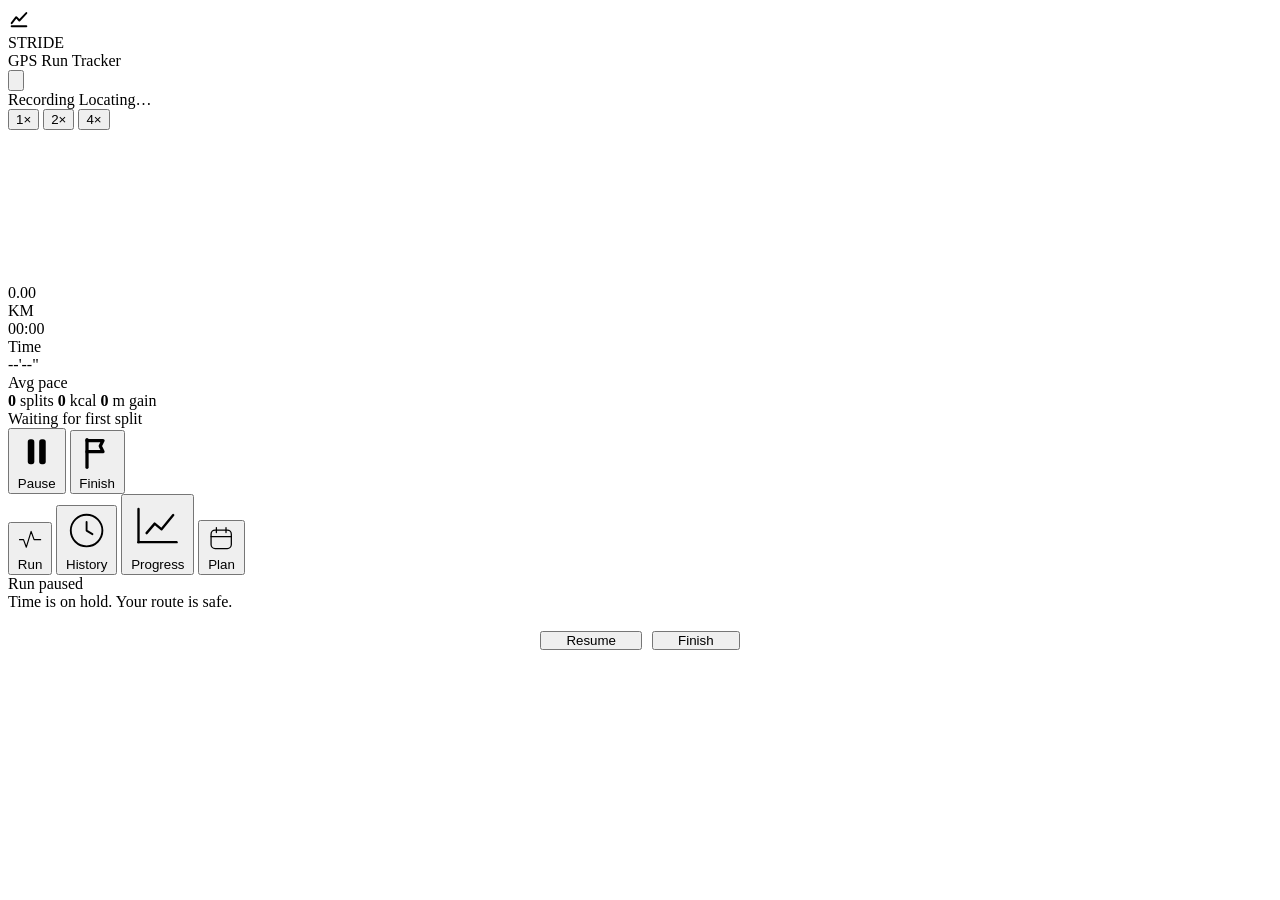
==== index.html @ 246b330b "Create index.html" ====
<!DOCTYPE html>
<html lang="en">
<head>
  <meta charset="UTF-8">
  <meta name="viewport" content="width=device-width, initial-scale=1, maximum-scale=1, viewport-fit=cover">
  <title>STRIDE — GPS Run Tracker</title>
  <meta name="description" content="STRIDE is a GPS run tracker with live route maps, splits, pace analysis, training plans and a built-in coach. Works offline, no account needed.">
  <meta name="theme-color" content="#06090E">
  <meta name="apple-mobile-web-app-capable" content="yes">
  <meta name="apple-mobile-web-app-status-bar-style" content="black-translucent">
  <meta name="apple-mobile-web-app-title" content="STRIDE">
  <link rel="manifest" href="manifest.json">
  <link rel="icon" href="icons/icon-192.png" sizes="192x192">
  <link rel="apple-touch-icon" href="icons/icon-192.png">
  <link rel="stylesheet" href="styles.css">
</head>
<body>

<div id="app">
  <!-- ======= Top bar ======= -->
  <header class="topbar" id="topbar">
    <div class="brand">
      <div class="brand-mark">
        <svg viewBox="0 0 24 24" fill="none" stroke="currentColor" stroke-width="2.1" stroke-linecap="round" stroke-linejoin="round" style="width:22px;height:22px">
          <path d="M4 16.5 9 10l3.4 3.6L20 5.5"/>
          <path d="M4 20h16"/>
        </svg>
      </div>
      <div>
        <div class="brand-name">STRIDE</div>
        <div class="brand-sub">GPS Run Tracker</div>
      </div>
    </div>
    <div class="top-actions">
      <div class="chip-streak zero" id="streakChip"></div>
      <button class="icon-btn" data-act="open-settings" aria-label="Settings">
        <svg viewBox="0 0 24 24" fill="none" stroke="currentColor" stroke-width="1.8" stroke-linecap="round" stroke-linejoin="round">
          <path d="M4 7.5h9"/><path d="M17.5 7.5H20"/><circle cx="15" cy="7.5" r="2.3"/>
          <path d="M4 16.5h3.5"/><path d="M12 16.5h8"/><circle cx="9.5" cy="16.5" r="2.3"/>
        </svg>
      </button>
    </div>
  </header>

  <!-- ======= Screens ======= -->
  <main id="main">
    <section class="screen active" id="screen-run">
      <div id="runIdle"></div>
    </section>

    <section class="screen" id="screen-history">
      <div id="historyBody"></div>
    </section>

    <section class="screen" id="screen-stats">
      <div id="statsBody"></div>
    </section>

    <section class="screen" id="screen-plan">
      <div id="planBody"></div>
    </section>

    <!-- Live running view -->
    <section class="screen" id="screen-live">
      <div class="run-live">
        <div class="live-head">
          <span class="live-dot" id="liveDot"></span>
          <span class="live-label">Recording</span>
          <span class="spacer"></span>
          <span class="badge badge-gps warn" id="liveModeBadge">Locating…</span>
          <div class="speed-switch" id="speedSwitch">
            <button data-mult="1" class="on">1×</button>
            <button data-mult="2">2×</button>
            <button data-mult="4">4×</button>
          </div>
        </div>

        <div class="live-target hidden" id="liveTarget"></div>

        <div class="map-wrap">
          <canvas id="liveMap"></canvas>
        </div>

        <div class="live-panel">
          <div class="live-main">
            <div class="live-dist num" id="liveDist">0.00</div>
            <span class="live-unit" id="liveUnit">KM</span>
          </div>
          <div class="live-substats">
            <div class="live-substat">
              <div class="v num" id="liveTime">00:00</div>
              <div class="l">Time</div>
            </div>
            <div class="live-substat">
              <div class="v num" id="livePace">--'--"</div>
              <div class="l">Avg pace</div>
            </div>
          </div>
          <div class="live-extras">
            <span><b id="liveSplits">0</b> splits</span>
            <span><b id="liveCal">0</b> kcal</span>
            <span><b id="liveGain">0</b> m gain</span>
          </div>
          <div class="last-split" id="lastSplit">Waiting for first split</div>
          <div class="next-cue" id="nextCue"></div>
        </div>

        <div class="live-controls">
          <button class="ctrl ctrl-pause" id="ctrlPause" data-act="toggle-pause">
            <svg viewBox="0 0 24 24" fill="none"><rect x="6.8" y="4.8" width="3.8" height="14.4" rx="1.5" fill="currentColor"/><rect x="13.4" y="4.8" width="3.8" height="14.4" rx="1.5" fill="currentColor"/></svg>
            <span>Pause</span>
          </button>
          <button class="ctrl ctrl-finish" data-act="finish-run">
            <svg viewBox="0 0 24 24" fill="none" stroke="currentColor" stroke-width="2" stroke-linecap="round" stroke-linejoin="round"><path d="M5.5 21V4"/><path d="M5.5 4.6h9.8l-1.7 3.4 1.7 3.4H5.5"/></svg>
            <span>Finish</span>
          </button>
        </div>
      </div>
    </section>
  </main>

  <!-- ======= Tab bar ======= -->
  <nav class="tabbar" id="tabbar">
    <button class="tab active" data-tab="run">
      <svg viewBox="0 0 24 24" fill="none" stroke="currentColor" stroke-linecap="round" stroke-linejoin="round"><path d="M3 12.5h3.4l2.4 6.4 4.1-13.4 2.5 7h5.6"/></svg>
      <span>Run</span>
    </button>
    <button class="tab" data-tab="history">
      <svg viewBox="0 0 24 24" fill="none" stroke="currentColor" stroke-linecap="round" stroke-linejoin="round"><circle cx="12" cy="12" r="8.4"/><path d="M12 7.4V12l3.1 1.9"/></svg>
      <span>History</span>
    </button>
    <button class="tab" data-tab="stats">
      <svg viewBox="0 0 24 24" fill="none" stroke="currentColor" stroke-linecap="round" stroke-linejoin="round"><path d="M4 19V5"/><path d="M4 19h16"/><path d="M7.4 15.2l3.4-4 2.9 2.4 4.9-6"/></svg>
      <span>Progress</span>
    </button>
    <button class="tab" data-tab="plan">
      <svg viewBox="0 0 24 24" fill="none" stroke="currentColor" stroke-linecap="round" stroke-linejoin="round"><rect x="4" y="5.6" width="16" height="14.6" rx="3.2"/><path d="M8.2 3.6v4M15.8 3.6v4M4 10.7h16"/></svg>
      <span>Plan</span>
    </button>
  </nav>
</div>

<!-- ======= Overlay, sheets, modals ======= -->
<div class="overlay" id="overlay"></div>

<div class="sheet" id="sheetDetail" role="dialog" aria-modal="true" aria-label="Run details">
  <div class="sheet-grab"><i></i></div>
  <div class="sheet-body" id="sheetDetailBody"></div>
</div>

<div class="sheet" id="sheetSummary" role="dialog" aria-modal="true" aria-label="Run saved">
  <div class="sheet-grab"><i></i></div>
  <div class="sheet-body" id="sheetSummaryBody"></div>
</div>

<div class="sheet" id="sheetPlan" role="dialog" aria-modal="true" aria-label="Training plan">
  <div class="sheet-grab"><i></i></div>
  <div class="sheet-body" id="sheetPlanBody"></div>
</div>

<div class="sheet" id="sheetSettings" role="dialog" aria-modal="true" aria-label="Settings">
  <div class="sheet-grab"><i></i></div>
  <div class="sheet-body" id="sheetSettingsBody"></div>
</div>

<div class="modal" id="modalDialog" role="dialog" aria-modal="true"></div>
<div class="modal onboard-modal" id="modalOnboard" role="dialog" aria-modal="true" aria-label="Welcome to STRIDE"></div>

<div class="paused-veil hidden" id="pausedVeil">
  <div class="inner">
    <div class="pt">Run paused</div>
    <div class="ps">Time is on hold. Your route is safe.</div>
    <div style="display:flex;gap:10px;margin-top:20px;justify-content:center">
      <button class="btn btn-primary" style="width:auto;padding:0 24px" data-act="resume-run">Resume</button>
      <button class="btn btn-ghost" style="width:auto;padding:0 24px" data-act="finish-run">Finish</button>
    </div>
  </div>
</div>

<div class="toast" id="toast"></div>

<script src="js/01-core.js"></script>
<script src="js/02-tracker.js"></script>
<script src="js/03-ui.js"></script>
<script src="js/04-app.js"></script>
</body>
</html>
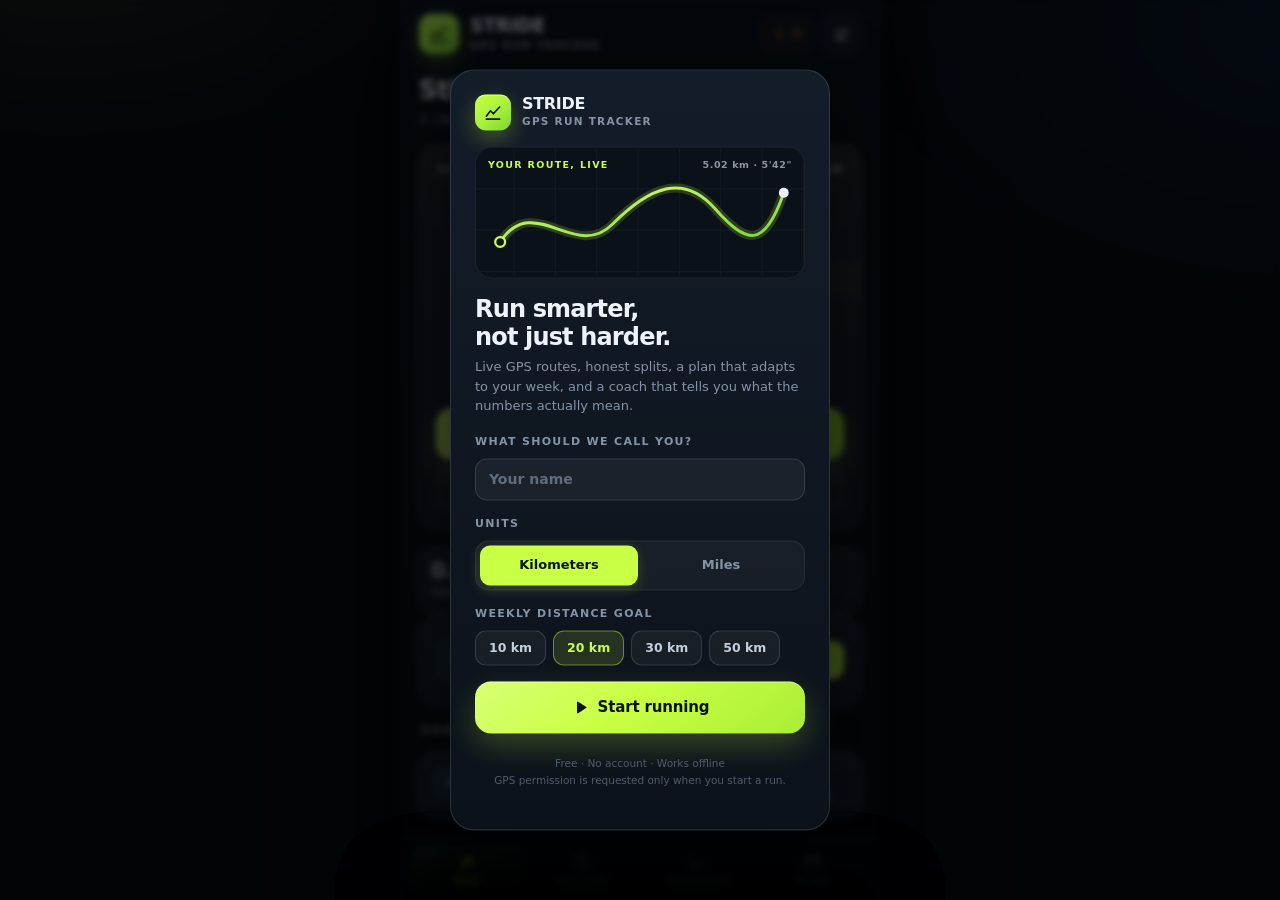
==== commit 00ede66c: "Create index.html" ====
--- a/index.html
+++ b/index.html
@@ -9,10 +9,1150 @@
   <meta name="apple-mobile-web-app-capable" content="yes">
   <meta name="apple-mobile-web-app-status-bar-style" content="black-translucent">
   <meta name="apple-mobile-web-app-title" content="STRIDE">
-  <link rel="manifest" href="manifest.json">
-  <link rel="icon" href="icons/icon-192.png" sizes="192x192">
-  <link rel="apple-touch-icon" href="icons/icon-192.png">
-  <link rel="stylesheet" href="styles.css">
+  <!-- single-file build: no external manifest; install via the hosted version -->
+  <link rel="icon" href="[data-uri]" sizes="192x192">
+  <link rel="apple-touch-icon" href="[data-uri]">
+  <style>
+/* ============================================================
+   STRIDE — GPS Run Tracker
+   Design system: dark "midnight runner" with volt accent
+   ============================================================ */
+
+*, *::before, *::after { box-sizing: border-box; }
+
+:root {
+  --bg: #06090E;
+  --bg-1: #0A0F16;
+  --card: #101823;
+  --card-2: #141E2B;
+  --line: rgba(255, 255, 255, 0.075);
+  --line-strong: rgba(255, 255, 255, 0.13);
+  --txt: #EEF3FA;
+  --txt-2: #C3CFDE;
+  --muted: #8493A6;
+  --volt: #C9FF44;
+  --volt-2: #A6F03B;
+  --volt-soft: rgba(201, 255, 68, 0.13);
+  --orange: #FF8A4C;
+  --blue: #63C8FF;
+  --pink: #FF6B9A;
+  --red: #FF6169;
+  --r-lg: 22px;
+  --r-md: 16px;
+  --r-sm: 12px;
+  --safe-b: env(safe-area-inset-bottom, 0px);
+  --safe-t: env(safe-area-inset-top, 0px);
+  --shadow: 0 18px 44px rgba(0, 0, 0, 0.45);
+  --font: "Inter", -apple-system, BlinkMacSystemFont, "Segoe UI", Roboto, "Helvetica Neue", system-ui, sans-serif;
+}
+
+html, body { height: 100%; }
+
+body {
+  margin: 0;
+  background: #04060A;
+  color: var(--txt);
+  font-family: var(--font);
+  font-size: 15px;
+  line-height: 1.45;
+  -webkit-font-smoothing: antialiased;
+  -moz-osx-font-smoothing: grayscale;
+  overflow: hidden;
+  overscroll-behavior: none;
+}
+
+body::before {
+  content: "";
+  position: fixed;
+  inset: -20%;
+  background:
+    radial-gradient(38% 30% at 18% 8%, rgba(201, 255, 68, 0.10), transparent 65%),
+    radial-gradient(42% 36% at 88% 16%, rgba(74, 144, 255, 0.11), transparent 62%),
+    radial-gradient(50% 40% at 50% 105%, rgba(255, 122, 69, 0.07), transparent 65%);
+  pointer-events: none;
+  z-index: 0;
+}
+
+button, input, select { font-family: inherit; color: inherit; }
+button { cursor: pointer; border: 0; background: none; padding: 0; -webkit-tap-highlight-color: transparent; }
+input, select { outline: none; }
+svg { display: block; }
+
+/* ---------- App shell ---------- */
+
+#app {
+  position: relative;
+  z-index: 1;
+  max-width: 480px;
+  height: 100dvh;
+  margin: 0 auto;
+  display: flex;
+  flex-direction: column;
+  overflow: hidden;
+  background: linear-gradient(180deg, #080D14 0%, #070B11 38%, #05080D 100%);
+}
+
+@media (min-width: 560px) {
+  #app {
+    border-left: 1px solid rgba(255, 255, 255, 0.05);
+    border-right: 1px solid rgba(255, 255, 255, 0.05);
+    box-shadow: 0 0 90px rgba(0, 0, 0, 0.7);
+  }
+}
+
+/* ---------- Top bar ---------- */
+
+.topbar {
+  flex: 0 0 auto;
+  display: flex;
+  align-items: center;
+  justify-content: space-between;
+  gap: 12px;
+  padding: calc(14px + var(--safe-t)) 18px 10px;
+  transition: opacity 0.25s ease, transform 0.25s ease;
+}
+
+.brand { display: flex; align-items: center; gap: 11px; min-width: 0; }
+
+.brand-mark {
+  width: 40px; height: 40px;
+  border-radius: 13px;
+  display: grid; place-items: center;
+  background: linear-gradient(140deg, var(--volt) 0%, var(--volt-2) 55%, #7BD52F 100%);
+  color: #08110A;
+  box-shadow: 0 8px 22px rgba(201, 255, 68, 0.28), inset 0 1px 0 rgba(255, 255, 255, 0.55);
+  flex: 0 0 auto;
+}
+
+.brand-name {
+  font-size: 19px;
+  font-weight: 800;
+  letter-spacing: -0.02em;
+  line-height: 1.1;
+}
+
+.brand-sub {
+  font-size: 10.5px;
+  letter-spacing: 0.12em;
+  text-transform: uppercase;
+  color: var(--muted);
+  font-weight: 600;
+  margin-top: 2px;
+}
+
+.top-actions { display: flex; align-items: center; gap: 8px; }
+
+.chip-streak {
+  display: flex; align-items: center; gap: 5px;
+  height: 34px; padding: 0 11px;
+  border-radius: 11px;
+  background: rgba(255, 138, 76, 0.10);
+  border: 1px solid rgba(255, 138, 76, 0.22);
+  color: var(--orange);
+  font-size: 13px;
+  font-weight: 700;
+  font-variant-numeric: tabular-nums;
+}
+
+.chip-streak svg { width: 15px; height: 15px; }
+.chip-streak.zero { opacity: 0.55; }
+
+.icon-btn {
+  width: 40px; height: 40px;
+  display: grid; place-items: center;
+  border-radius: 13px;
+  color: var(--txt-2);
+  background: rgba(255, 255, 255, 0.045);
+  border: 1px solid var(--line);
+  transition: background 0.18s ease, transform 0.1s ease;
+}
+.icon-btn:active { transform: scale(0.94); background: rgba(255, 255, 255, 0.09); }
+.icon-btn svg { width: 19px; height: 19px; }
+
+/* ---------- Main / screens ---------- */
+
+#main {
+  flex: 1 1 auto;
+  overflow-y: auto;
+  overflow-x: hidden;
+  padding: 4px 16px 28px;
+  scrollbar-width: none;
+  -webkit-overflow-scrolling: touch;
+  overscroll-behavior: contain;
+}
+#main::-webkit-scrollbar { display: none; }
+
+.screen { display: none; padding-bottom: 8px; }
+.screen.active { display: block; animation: screenIn 0.32s cubic-bezier(0.22, 0.61, 0.36, 1); }
+
+@keyframes screenIn {
+  from { opacity: 0; transform: translateY(10px); }
+  to { opacity: 1; transform: none; }
+}
+
+.screen-head { padding: 8px 2px 14px; }
+.screen-title {
+  font-size: 26px;
+  font-weight: 800;
+  letter-spacing: -0.03em;
+  line-height: 1.15;
+  margin: 0;
+}
+.screen-sub { margin: 4px 0 0; color: var(--muted); font-size: 13.5px; }
+
+/* ---------- Tab bar ---------- */
+
+.tabbar {
+  flex: 0 0 auto;
+  display: grid;
+  grid-template-columns: repeat(4, 1fr);
+  gap: 2px;
+  padding: 8px 10px calc(8px + var(--safe-b));
+  background: rgba(8, 12, 18, 0.86);
+  backdrop-filter: blur(18px);
+  -webkit-backdrop-filter: blur(18px);
+  border-top: 1px solid var(--line);
+  transition: transform 0.28s ease, opacity 0.2s ease;
+}
+
+.tab {
+  display: flex;
+  flex-direction: column;
+  align-items: center;
+  gap: 3px;
+  padding: 7px 0 5px;
+  border-radius: 13px;
+  color: #67768A;
+  font-size: 10px;
+  font-weight: 600;
+  letter-spacing: 0.045em;
+  text-transform: uppercase;
+  transition: color 0.18s ease, background 0.18s ease;
+}
+.tab svg { width: 21px; height: 21px; stroke-width: 1.9; }
+.tab.active { color: var(--volt); background: rgba(201, 255, 68, 0.07); }
+.tab:active { transform: scale(0.95); }
+
+/* ---------- Generic UI ---------- */
+
+.card {
+  background: linear-gradient(180deg, rgba(255, 255, 255, 0.045), rgba(255, 255, 255, 0.012)), var(--card);
+  border: 1px solid var(--line);
+  border-radius: var(--r-lg);
+  padding: 18px;
+  position: relative;
+}
+
+.card + .card, .card + .section, .section + .card, .section + .section { margin-top: 14px; }
+
+.section { margin-top: 18px; }
+.section-head {
+  display: flex; align-items: center; justify-content: space-between;
+  gap: 10px; padding: 0 4px 10px;
+}
+.section-title {
+  font-size: 12px;
+  font-weight: 700;
+  letter-spacing: 0.13em;
+  text-transform: uppercase;
+  color: var(--muted);
+  margin: 0;
+}
+
+.micro {
+  font-size: 10.5px;
+  font-weight: 700;
+  letter-spacing: 0.12em;
+  text-transform: uppercase;
+  color: var(--muted);
+}
+.muted { color: var(--muted); }
+.num { font-variant-numeric: tabular-nums; }
+.hidden { display: none !important; }
+
+.big-num {
+  font-size: 46px;
+  font-weight: 800;
+  letter-spacing: -0.035em;
+  line-height: 1;
+}
+
+.btn {
+  display: flex;
+  align-items: center;
+  justify-content: center;
+  gap: 9px;
+  width: 100%;
+  height: 52px;
+  border-radius: 16px;
+  font-size: 15px;
+  font-weight: 700;
+  letter-spacing: -0.01em;
+  transition: transform 0.1s ease, filter 0.18s ease, background 0.18s ease;
+}
+.btn:active { transform: scale(0.975); }
+.btn svg { width: 18px; height: 18px; }
+
+.btn-primary {
+  background: linear-gradient(140deg, #D9FF74 0%, var(--volt) 45%, #A9EF35 100%);
+  color: #0A1205;
+  box-shadow: 0 12px 30px rgba(201, 255, 68, 0.22), inset 0 1px 0 rgba(255, 255, 255, 0.5);
+}
+.btn-primary:active { filter: brightness(0.95); }
+
+.btn-ghost {
+  background: rgba(255, 255, 255, 0.045);
+  border: 1px solid var(--line-strong);
+  color: var(--txt);
+}
+.btn-ghost:active { background: rgba(255, 255, 255, 0.08); }
+
+.btn-danger {
+  background: rgba(255, 97, 105, 0.10);
+  border: 1px solid rgba(255, 97, 105, 0.26);
+  color: #FF8087;
+}
+
+.btn-sm { height: 42px; border-radius: 13px; font-size: 13.5px; }
+
+.link-btn {
+  color: var(--volt);
+  font-weight: 700;
+  font-size: 13px;
+  display: inline-flex; align-items: center; gap: 4px;
+  padding: 4px;
+}
+.link-btn svg { width: 14px; height: 14px; }
+
+/* ---------- Run tab (idle) ---------- */
+
+.hero-card {
+  overflow: hidden;
+  padding: 18px 18px 20px;
+  background:
+    radial-gradient(120% 90% at 50% -20%, rgba(201, 255, 68, 0.14), transparent 62%),
+    linear-gradient(180deg, rgba(255, 255, 255, 0.05), rgba(255, 255, 255, 0.012)),
+    var(--card);
+}
+.hero-card::after {
+  content: "";
+  position: absolute;
+  width: 240px; height: 240px;
+  right: -110px; top: -120px;
+  border-radius: 50%;
+  border: 1px solid rgba(201, 255, 68, 0.10);
+  box-shadow: 0 0 0 34px rgba(201, 255, 68, 0.035), 0 0 0 68px rgba(201, 255, 68, 0.02);
+  pointer-events: none;
+}
+
+.hero-top { display: flex; align-items: center; justify-content: space-between; position: relative; z-index: 1; }
+
+.ring-wrap {
+  position: relative;
+  width: 196px;
+  height: 196px;
+  margin: 18px auto 16px;
+  display: grid;
+  place-items: center;
+}
+.ring-wrap svg { width: 196px; height: 196px; transform: rotate(-90deg); }
+.ring-track { fill: none; stroke: rgba(255, 255, 255, 0.07); stroke-width: 11; }
+.ring-arc {
+  fill: none;
+  stroke: url(#ringGrad);
+  stroke-width: 11;
+  stroke-linecap: round;
+  transition: stroke-dashoffset 0.9s cubic-bezier(0.22, 0.61, 0.36, 1);
+  filter: drop-shadow(0 0 9px rgba(201, 255, 68, 0.45));
+}
+.ring-center {
+  position: absolute;
+  inset: 0;
+  display: flex;
+  flex-direction: column;
+  align-items: center;
+  justify-content: center;
+  gap: 3px;
+  text-align: center;
+}
+.ring-center .unit { font-size: 11px; font-weight: 700; letter-spacing: 0.1em; text-transform: uppercase; color: var(--muted); }
+.ring-center .big-num { font-size: 46px; }
+
+.start-cta { display: flex; flex-direction: column; gap: 9px; position: relative; z-index: 1; }
+
+.quick-grid {
+  display: grid;
+  grid-template-columns: repeat(3, 1fr);
+  gap: 10px;
+  margin-top: 14px;
+}
+.stat-tile {
+  background: linear-gradient(180deg, rgba(255, 255, 255, 0.04), rgba(255, 255, 255, 0.01)), var(--card);
+  border: 1px solid var(--line);
+  border-radius: var(--r-md);
+  padding: 13px 13px 12px;
+  min-width: 0;
+}
+.stat-tile .val {
+  font-size: 21px;
+  font-weight: 800;
+  letter-spacing: -0.03em;
+  line-height: 1.1;
+  white-space: nowrap;
+  overflow: hidden;
+  text-overflow: ellipsis;
+}
+.stat-tile .val small { font-size: 11px; font-weight: 700; color: var(--muted); letter-spacing: 0; margin-left: 2px; }
+.stat-tile .lab { margin-top: 3px; font-size: 9.5px; letter-spacing: 0.11em; text-transform: uppercase; color: var(--muted); font-weight: 600; }
+.stat-tile .val .accent { color: var(--volt); }
+
+.today-card { display: flex; align-items: center; gap: 14px; }
+.today-icon {
+  width: 48px; height: 48px; flex: 0 0 auto;
+  border-radius: 15px;
+  display: grid; place-items: center;
+  background: var(--volt-soft);
+  border: 1px solid rgba(201, 255, 68, 0.22);
+  color: var(--volt);
+}
+.today-icon svg { width: 22px; height: 22px; }
+.today-body { flex: 1 1 auto; min-width: 0; }
+.today-kicker { font-size: 10px; letter-spacing: 0.12em; text-transform: uppercase; color: var(--muted); font-weight: 700; }
+.today-title { font-size: 16px; font-weight: 700; letter-spacing: -0.015em; margin-top: 1px; }
+.today-meta { font-size: 12.5px; color: var(--muted); margin-top: 1px; }
+.today-go {
+  flex: 0 0 auto;
+  height: 38px;
+  padding: 0 15px;
+  border-radius: 12px;
+  background: var(--volt);
+  color: #0A1205;
+  font-weight: 800;
+  font-size: 13px;
+  display: flex; align-items: center; gap: 6px;
+}
+.today-go svg { width: 15px; height: 15px; }
+.today-go:active { transform: scale(0.95); }
+
+.insight-card {
+  display: flex;
+  gap: 12px;
+  align-items: flex-start;
+  padding: 15px 16px;
+}
+.insight-ico {
+  width: 34px; height: 34px; flex: 0 0 auto;
+  border-radius: 11px;
+  display: grid; place-items: center;
+  background: rgba(99, 200, 255, 0.11);
+  color: var(--blue);
+  border: 1px solid rgba(99, 200, 255, 0.2);
+}
+.insight-ico svg { width: 17px; height: 17px; }
+.insight-body { min-width: 0; }
+.insight-title { font-size: 13.5px; font-weight: 700; letter-spacing: -0.01em; }
+.insight-text { font-size: 12.5px; color: var(--muted); margin-top: 1px; }
+
+/* ---------- Live run ---------- */
+
+.is-running .topbar { display: none; }
+.is-running #main { padding: 0; overflow: hidden; }
+.is-running .tabbar { transform: translateY(110%); opacity: 0; pointer-events: none; position: absolute; bottom: 0; left: 0; right: 0; }
+
+#screen-live { height: 100%; }
+#screen-live.active { display: block; }
+.run-live {
+  height: 100dvh;
+  display: flex;
+  flex-direction: column;
+  background: radial-gradient(120% 60% at 50% 0%, rgba(201, 255, 68, 0.07), transparent 60%), #070B11;
+  animation: screenIn 0.3s ease;
+}
+
+.live-head {
+  flex: 0 0 auto;
+  display: flex;
+  align-items: center;
+  gap: 8px;
+  padding: calc(12px + var(--safe-t)) 16px 8px;
+}
+.live-dot {
+  width: 8px; height: 8px; border-radius: 50%;
+  background: var(--volt);
+  box-shadow: 0 0 0 0 rgba(201, 255, 68, 0.55);
+  animation: livePulse 1.8s ease-out infinite;
+}
+@keyframes livePulse {
+  0% { box-shadow: 0 0 0 0 rgba(201, 255, 68, 0.5); }
+  70% { box-shadow: 0 0 0 9px rgba(201, 255, 68, 0); }
+  100% { box-shadow: 0 0 0 0 rgba(201, 255, 68, 0); }
+}
+.live-label { font-size: 11px; font-weight: 800; letter-spacing: 0.16em; text-transform: uppercase; color: var(--volt); }
+.live-head .spacer { flex: 1; }
+
+.badge {
+  font-size: 10px;
+  font-weight: 800;
+  letter-spacing: 0.1em;
+  text-transform: uppercase;
+  padding: 5px 9px;
+  border-radius: 8px;
+  white-space: nowrap;
+}
+.badge-demo { background: rgba(255, 138, 76, 0.14); color: var(--orange); border: 1px solid rgba(255, 138, 76, 0.28); }
+.badge-gps { background: rgba(201, 255, 68, 0.1); color: var(--volt); border: 1px solid rgba(201, 255, 68, 0.22); }
+.badge-gps.warn { background: rgba(255, 138, 76, 0.1); color: var(--orange); border-color: rgba(255, 138, 76, 0.25); }
+
+.map-wrap {
+  position: relative;
+  flex: 1 1 auto;
+  min-height: 170px;
+  margin: 4px 14px 0;
+  border-radius: 20px;
+  overflow: hidden;
+  border: 1px solid var(--line);
+  background: #0A1017;
+}
+.map-wrap canvas { width: 100%; height: 100%; display: block; }
+.map-scale {
+  position: absolute;
+  right: 12px; bottom: 12px;
+  font-size: 10px;
+  font-weight: 700;
+  letter-spacing: 0.06em;
+  color: var(--txt-2);
+  background: rgba(8, 12, 18, 0.72);
+  border: 1px solid var(--line);
+  border-radius: 7px;
+  padding: 4px 7px;
+  backdrop-filter: blur(6px);
+}
+
+.live-panel { flex: 0 0 auto; padding: 14px 18px 0; }
+.live-main {
+  display: flex;
+  align-items: flex-end;
+  justify-content: center;
+  gap: 8px;
+}
+.live-dist {
+  font-size: 74px;
+  font-weight: 800;
+  letter-spacing: -0.05em;
+  line-height: 0.92;
+  background: linear-gradient(180deg, #FFFFFF 30%, #C7D4E4 100%);
+  -webkit-background-clip: text;
+  background-clip: text;
+  color: transparent;
+}
+.live-unit { font-size: 13px; font-weight: 800; letter-spacing: 0.1em; color: var(--muted); padding-bottom: 9px; }
+
+.live-substats {
+  display: grid;
+  grid-template-columns: 1fr 1fr;
+  gap: 10px;
+  margin-top: 12px;
+}
+.live-substat {
+  background: rgba(255, 255, 255, 0.035);
+  border: 1px solid var(--line);
+  border-radius: var(--r-md);
+  padding: 11px 4px 10px;
+  text-align: center;
+}
+.live-substat .v { font-size: 24px; font-weight: 800; letter-spacing: -0.03em; }
+.live-substat .l { font-size: 9.5px; letter-spacing: 0.12em; text-transform: uppercase; color: var(--muted); font-weight: 700; margin-top: 2px; }
+
+.live-extras {
+  display: flex;
+  align-items: center;
+  justify-content: center;
+  gap: 18px;
+  margin-top: 9px;
+  font-size: 12px;
+  color: var(--muted);
+  font-variant-numeric: tabular-nums;
+}
+.live-extras b { color: var(--txt-2); font-weight: 700; }
+
+.speed-switch {
+  display: flex;
+  gap: 2px;
+  padding: 2px;
+  border-radius: 9px;
+  background: rgba(255, 255, 255, 0.05);
+  border: 1px solid var(--line);
+}
+.speed-switch button {
+  font-size: 10px;
+  font-weight: 800;
+  letter-spacing: 0.03em;
+  color: var(--muted);
+  padding: 3px 7px;
+  border-radius: 7px;
+}
+.speed-switch button.on { background: var(--orange); color: #170A03; }
+
+.last-split {
+  text-align: center;
+  font-size: 11px;
+  font-weight: 700;
+  color: var(--volt);
+  margin-top: 10px;
+  letter-spacing: 0.01em;
+}
+
+.next-cue {
+  text-align: center;
+  font-size: 11.5px;
+  color: var(--muted);
+  margin-top: 9px;
+  min-height: 16px;
+}
+
+.live-controls {
+  flex: 0 0 auto;
+  display: grid;
+  grid-template-columns: 1fr 1.35fr;
+  gap: 10px;
+  padding: 12px 18px calc(18px + var(--safe-b));
+}
+.ctrl {
+  height: 62px;
+  border-radius: 19px;
+  display: flex;
+  flex-direction: column;
+  align-items: center;
+  justify-content: center;
+  gap: 2px;
+  font-size: 12px;
+  font-weight: 800;
+  letter-spacing: 0.04em;
+  text-transform: uppercase;
+}
+.ctrl svg { width: 20px; height: 20px; }
+.ctrl:active { transform: scale(0.97); }
+.ctrl-pause { background: rgba(255, 255, 255, 0.06); border: 1px solid var(--line-strong); color: var(--txt); }
+.ctrl-resume { background: var(--volt); color: #0A1205; box-shadow: 0 10px 26px rgba(201, 255, 68, 0.22); }
+.ctrl-finish { background: linear-gradient(140deg, #FF8A5C, #FF5C61); color: #1A0508; box-shadow: 0 10px 26px rgba(255, 97, 105, 0.22); }
+
+.paused-veil {
+  position: fixed;
+  inset: 0;
+  z-index: 40;
+  background: rgba(4, 7, 11, 0.78);
+  backdrop-filter: blur(4px);
+  display: grid;
+  place-items: center;
+  text-align: center;
+  padding: 30px;
+}
+.paused-veil .pt { font-size: 26px; font-weight: 800; letter-spacing: -0.02em; }
+.paused-veil .ps { color: var(--muted); font-size: 13px; margin-top: 4px; }
+
+/* ---------- History ---------- */
+
+.month-label {
+  font-size: 11px;
+  font-weight: 700;
+  letter-spacing: 0.13em;
+  text-transform: uppercase;
+  color: var(--muted);
+  padding: 16px 4px 8px;
+}
+
+.run-item {
+  display: flex;
+  align-items: center;
+  gap: 13px;
+  padding: 12px;
+  border-radius: var(--r-md);
+  background: linear-gradient(180deg, rgba(255, 255, 255, 0.035), rgba(255, 255, 255, 0.008)), var(--card);
+  border: 1px solid var(--line);
+  transition: background 0.16s ease, transform 0.1s ease;
+  width: 100%;
+  text-align: left;
+}
+.run-item + .run-item { margin-top: 9px; }
+.run-item:active { transform: scale(0.99); background: var(--card-2); }
+
+.run-thumb {
+  width: 58px; height: 58px;
+  flex: 0 0 auto;
+  border-radius: 13px;
+  overflow: hidden;
+  background: #0A1119;
+  border: 1px solid var(--line);
+}
+.run-thumb svg { width: 100%; height: 100%; }
+.run-mid { flex: 1 1 auto; min-width: 0; }
+.run-title { font-size: 14.5px; font-weight: 700; letter-spacing: -0.01em; white-space: nowrap; overflow: hidden; text-overflow: ellipsis; }
+.run-meta { font-size: 11.5px; color: var(--muted); margin-top: 2px; white-space: nowrap; overflow: hidden; text-overflow: ellipsis; }
+.run-right { flex: 0 0 auto; text-align: right; }
+.run-right .d { font-size: 17px; font-weight: 800; letter-spacing: -0.02em; }
+.run-right .d small { font-size: 10px; font-weight: 700; color: var(--muted); margin-left: 1px; }
+.run-right .p { font-size: 11px; color: var(--muted); margin-top: 1px; }
+
+.summary-strip {
+  display: grid;
+  grid-template-columns: repeat(3, 1fr);
+  gap: 10px;
+}
+
+/* ---------- Stats ---------- */
+
+.goal-card { display: flex; align-items: center; gap: 16px; }
+.goal-ring-sm { width: 92px; height: 92px; position: relative; flex: 0 0 auto; display: grid; place-items: center; }
+.goal-ring-sm svg { width: 92px; height: 92px; transform: rotate(-90deg); position: absolute; inset: 0; }
+.goal-ring-sm .ring-track { stroke-width: 8; }
+.goal-ring-sm .ring-arc { stroke-width: 8; }
+.goal-ring-sm .pct { font-size: 19px; font-weight: 800; letter-spacing: -0.03em; }
+.goal-info { flex: 1 1 auto; min-width: 0; }
+.goal-info .gt { font-size: 16px; font-weight: 700; letter-spacing: -0.015em; }
+.goal-info .gs { font-size: 12.5px; color: var(--muted); margin-top: 2px; }
+.goal-info .gs b { color: var(--txt-2); }
+
+.chart-card { padding: 16px 14px 10px; }
+.chart-head { display: flex; align-items: baseline; justify-content: space-between; padding: 0 4px 6px; }
+.chart-title { font-size: 13px; font-weight: 700; letter-spacing: -0.01em; }
+.chart-sub { font-size: 11px; color: var(--muted); }
+.chart-box { position: relative; height: 168px; }
+.chart-box canvas { width: 100%; height: 100%; display: block; }
+
+.pb-grid { display: grid; grid-template-columns: 1fr 1fr; gap: 10px; }
+.pb-card {
+  background: linear-gradient(180deg, rgba(255, 255, 255, 0.04), rgba(255, 255, 255, 0.01)), var(--card);
+  border: 1px solid var(--line);
+  border-radius: var(--r-md);
+  padding: 14px;
+}
+.pb-ico { width: 30px; height: 30px; border-radius: 9px; display: grid; place-items: center; margin-bottom: 9px; }
+.pb-ico svg { width: 15px; height: 15px; }
+.pb-val { font-size: 19px; font-weight: 800; letter-spacing: -0.03em; white-space: nowrap; }
+.pb-val small { font-size: 10.5px; font-weight: 700; color: var(--muted); margin-left: 2px; letter-spacing: 0; }
+.pb-lab { font-size: 10px; letter-spacing: 0.1em; text-transform: uppercase; color: var(--muted); font-weight: 600; margin-top: 3px; }
+.pb-date { font-size: 10px; color: #5F6E82; margin-top: 4px; }
+
+.insights-list { display: flex; flex-direction: column; gap: 9px; }
+
+/* ---------- Plan ---------- */
+
+.plan-hero {
+  background:
+    radial-gradient(110% 110% at 0% 0%, rgba(99, 200, 255, 0.13), transparent 55%),
+    linear-gradient(180deg, rgba(255, 255, 255, 0.05), rgba(255, 255, 255, 0.012)),
+    var(--card);
+  overflow: hidden;
+}
+.plan-race { display: flex; align-items: center; gap: 12px; }
+.plan-badge {
+  width: 52px; height: 52px;
+  border-radius: 16px;
+  display: grid; place-items: center;
+  background: rgba(99, 200, 255, 0.12);
+  border: 1px solid rgba(99, 200, 255, 0.24);
+  color: var(--blue);
+  font-size: 13px;
+  font-weight: 800;
+  letter-spacing: -0.02em;
+  flex: 0 0 auto;
+}
+.plan-race-t { font-size: 17px; font-weight: 800; letter-spacing: -0.02em; }
+.plan-race-s { font-size: 12.5px; color: var(--muted); margin-top: 1px; }
+
+.progress-bar {
+  height: 7px;
+  border-radius: 99px;
+  background: rgba(255, 255, 255, 0.07);
+  overflow: hidden;
+  margin-top: 14px;
+}
+.progress-fill {
+  height: 100%;
+  border-radius: 99px;
+  background: linear-gradient(90deg, var(--volt-2), var(--volt));
+  transition: width 0.6s cubic-bezier(0.22, 0.61, 0.36, 1);
+}
+.plan-progress-meta { display: flex; justify-content: space-between; margin-top: 7px; font-size: 11px; color: var(--muted); }
+
+.week-card { padding: 15px 16px; }
+.week-card.current { border-color: rgba(201, 255, 68, 0.28); box-shadow: 0 0 0 1px rgba(201, 255, 68, 0.08), 0 12px 30px rgba(0, 0, 0, 0.3); }
+.week-head { display: flex; align-items: center; justify-content: space-between; gap: 10px; margin-bottom: 10px; }
+.week-name { font-size: 14px; font-weight: 800; letter-spacing: -0.01em; }
+.week-tag { font-size: 10px; font-weight: 800; letter-spacing: 0.09em; text-transform: uppercase; color: var(--blue); background: rgba(99, 200, 255, 0.1); padding: 3px 7px; border-radius: 6px; }
+.week-tag.taper { color: var(--orange); background: rgba(255, 138, 76, 0.1); }
+.week-tag.race { color: var(--volt); background: var(--volt-soft); }
+.week-tag.now { color: #0A1205; background: var(--volt); }
+
+.workout-row {
+  display: flex;
+  align-items: center;
+  gap: 11px;
+  padding: 9px 2px;
+  border-top: 1px solid rgba(255, 255, 255, 0.05);
+}
+.workout-row:first-of-type { border-top: 0; }
+.w-check {
+  width: 26px; height: 26px;
+  flex: 0 0 auto;
+  border-radius: 9px;
+  border: 1.5px solid var(--line-strong);
+  display: grid; place-items: center;
+  color: transparent;
+  transition: all 0.16s ease;
+}
+.w-check svg { width: 14px; height: 14px; }
+.w-check.done { background: var(--volt); border-color: var(--volt); color: #0A1205; }
+.w-check.today { border-color: var(--volt); box-shadow: 0 0 0 3px rgba(201, 255, 68, 0.12); }
+.w-body { flex: 1 1 auto; min-width: 0; }
+.w-title { font-size: 13.5px; font-weight: 700; letter-spacing: -0.01em; }
+.w-title.done { color: var(--muted); text-decoration: line-through; text-decoration-color: rgba(132, 147, 166, 0.5); }
+.w-meta { font-size: 11px; color: var(--muted); margin-top: 1px; }
+.w-day { font-size: 10px; font-weight: 700; letter-spacing: 0.1em; text-transform: uppercase; color: #5F6E82; flex: 0 0 auto; }
+.w-km { font-size: 12px; font-weight: 800; color: var(--txt-2); flex: 0 0 auto; font-variant-numeric: tabular-nums; }
+
+.rest-row { opacity: 0.45; }
+
+/* Plan setup form */
+.field { margin-bottom: 16px; }
+.field-label { font-size: 11px; font-weight: 700; letter-spacing: 0.12em; text-transform: uppercase; color: var(--muted); margin-bottom: 8px; display: block; }
+
+.segmented {
+  display: grid;
+  grid-auto-flow: column;
+  grid-auto-columns: 1fr;
+  gap: 4px;
+  padding: 4px;
+  border-radius: 14px;
+  background: rgba(255, 255, 255, 0.04);
+  border: 1px solid var(--line);
+}
+.segmented button {
+  height: 40px;
+  border-radius: 10px;
+  font-size: 13px;
+  font-weight: 700;
+  color: var(--muted);
+  transition: all 0.16s ease;
+  white-space: nowrap;
+}
+.segmented button.on { background: var(--volt); color: #0A1205; box-shadow: 0 4px 14px rgba(201, 255, 68, 0.2); }
+.segmented button:not(.on):active { background: rgba(255, 255, 255, 0.06); }
+
+/* ---------- Sheet / modals ---------- */
+
+.overlay {
+  position: fixed;
+  inset: 0;
+  z-index: 50;
+  background: rgba(3, 5, 9, 0.66);
+  backdrop-filter: blur(3px);
+  -webkit-backdrop-filter: blur(3px);
+  opacity: 0;
+  pointer-events: none;
+  transition: opacity 0.25s ease;
+}
+.overlay.show { opacity: 1; pointer-events: auto; }
+
+.sheet {
+  position: fixed;
+  z-index: 60;
+  left: 50%;
+  bottom: 0;
+  width: 100%;
+  max-width: 480px;
+  max-height: 90dvh;
+  transform: translate(-50%, 102%);
+  transition: transform 0.34s cubic-bezier(0.22, 0.61, 0.36, 1);
+  background: linear-gradient(180deg, #101823 0%, #0B1119 100%);
+  border: 1px solid var(--line-strong);
+  border-bottom: 0;
+  border-radius: 26px 26px 0 0;
+  box-shadow: 0 -20px 60px rgba(0, 0, 0, 0.6);
+  display: flex;
+  flex-direction: column;
+  overflow: hidden;
+}
+.sheet.open { transform: translate(-50%, 0); }
+
+.sheet-grab { padding: 10px 0 4px; display: grid; place-items: center; flex: 0 0 auto; }
+.sheet-grab i { width: 38px; height: 4px; border-radius: 99px; background: rgba(255, 255, 255, 0.18); display: block; }
+.sheet-body { overflow-y: auto; padding: 6px 18px calc(22px + var(--safe-b)); scrollbar-width: none; }
+.sheet-body::-webkit-scrollbar { display: none; }
+
+.sheet-head { display: flex; align-items: flex-start; justify-content: space-between; gap: 12px; padding: 4px 2px 14px; }
+.sheet-title { font-size: 21px; font-weight: 800; letter-spacing: -0.025em; line-height: 1.2; }
+.sheet-sub { font-size: 12.5px; color: var(--muted); margin-top: 3px; }
+.sheet-close {
+  width: 34px; height: 34px; flex: 0 0 auto;
+  border-radius: 11px;
+  display: grid; place-items: center;
+  background: rgba(255, 255, 255, 0.05);
+  border: 1px solid var(--line);
+  color: var(--muted);
+}
+.sheet-close svg { width: 16px; height: 16px; }
+
+.modal {
+  position: fixed;
+  z-index: 70;
+  left: 50%;
+  top: 50%;
+  transform: translate(-50%, -46%) scale(0.97);
+  width: calc(100% - 40px);
+  max-width: 380px;
+  border-radius: 24px;
+  background: linear-gradient(180deg, #131C29 0%, #0C121A 100%);
+  border: 1px solid var(--line-strong);
+  box-shadow: 0 30px 80px rgba(0, 0, 0, 0.7);
+  padding: 22px;
+  opacity: 0;
+  pointer-events: none;
+  transition: opacity 0.22s ease, transform 0.28s cubic-bezier(0.22, 0.61, 0.36, 1);
+}
+.modal.open { opacity: 1; pointer-events: auto; transform: translate(-50%, -50%) scale(1); }
+.modal-title { font-size: 19px; font-weight: 800; letter-spacing: -0.025em; margin: 0 0 6px; }
+.modal-text { font-size: 13.5px; color: var(--muted); line-height: 1.5; margin: 0 0 18px; }
+.modal-actions { display: flex; gap: 9px; }
+.modal-actions .btn { height: 46px; font-size: 14px; }
+
+/* onboarding */
+.onboard-art {
+  height: 132px;
+  border-radius: 18px;
+  overflow: hidden;
+  margin-bottom: 18px;
+  border: 1px solid var(--line);
+  background: #0A1119;
+  position: relative;
+}
+.onboard-art canvas { width: 100%; height: 100%; display: block; }
+.onboard-art .oa-label {
+  position: absolute; left: 12px; top: 11px;
+  font-size: 9.5px; font-weight: 800; letter-spacing: 0.14em; text-transform: uppercase;
+  color: var(--volt);
+}
+.onboard-art .oa-dist {
+  position: absolute; right: 12px; top: 11px;
+  font-size: 9.5px; font-weight: 700; letter-spacing: 0.06em;
+  color: rgba(195, 207, 222, 0.7);
+  font-variant-numeric: tabular-nums;
+}
+
+/* ---------- Run detail ---------- */
+
+.detail-map {
+  height: 212px;
+  border-radius: var(--r-md);
+  overflow: hidden;
+  border: 1px solid var(--line);
+  background: #0A1119;
+  margin-bottom: 14px;
+}
+.detail-map canvas { width: 100%; height: 100%; display: block; }
+
+.detail-stats {
+  display: grid;
+  grid-template-columns: 1fr 1fr;
+  gap: 9px;
+  margin-bottom: 14px;
+}
+.dstat {
+  background: rgba(255, 255, 255, 0.035);
+  border: 1px solid var(--line);
+  border-radius: var(--r-sm);
+  padding: 11px 13px;
+}
+.dstat .v { font-size: 19px; font-weight: 800; letter-spacing: -0.02em; }
+.dstat .v small { font-size: 10.5px; color: var(--muted); font-weight: 700; margin-left: 2px; }
+.dstat .l { font-size: 9.5px; letter-spacing: 0.11em; text-transform: uppercase; color: var(--muted); font-weight: 700; margin-top: 2px; }
+
+.split-row { display: flex; align-items: center; gap: 10px; padding: 5px 0; }
+.split-row .si { width: 26px; font-size: 11px; font-weight: 800; color: var(--muted); text-align: right; flex: 0 0 auto; }
+.split-row .sbar { flex: 1 1 auto; height: 8px; border-radius: 99px; background: rgba(255, 255, 255, 0.055); overflow: hidden; }
+.split-row .sbar i { display: block; height: 100%; border-radius: 99px; background: linear-gradient(90deg, rgba(201, 255, 68, 0.55), var(--volt)); }
+.split-row .st { width: 54px; text-align: right; font-size: 11.5px; font-weight: 700; color: var(--txt-2); font-variant-numeric: tabular-nums; flex: 0 0 auto; }
+.split-row .sp { width: 58px; text-align: right; font-size: 10.5px; color: var(--muted); font-variant-numeric: tabular-nums; flex: 0 0 auto; }
+.splits-legend { font-size: 10px; color: #5F6E82; text-align: right; padding: 2px 2px 8px; letter-spacing: 0.04em; }
+.split-row.best .st { color: var(--volt); }
+
+/* settings */
+.setting-row {
+  display: flex;
+  align-items: center;
+  gap: 12px;
+  padding: 13px 0;
+  border-bottom: 1px solid rgba(255, 255, 255, 0.055);
+}
+.setting-row:last-child { border-bottom: 0; }
+.setting-info { flex: 1 1 auto; min-width: 0; }
+.setting-name { font-size: 14px; font-weight: 600; }
+.setting-desc { font-size: 11.5px; color: var(--muted); margin-top: 1px; }
+.setting-control { flex: 0 0 auto; display: flex; align-items: center; gap: 6px; }
+
+.text-input {
+  height: 42px;
+  border-radius: 12px;
+  background: rgba(255, 255, 255, 0.05);
+  border: 1px solid var(--line-strong);
+  padding: 0 13px;
+  color: var(--txt);
+  font-size: 14px;
+  font-weight: 600;
+  width: 100%;
+}
+.text-input:focus { border-color: rgba(201, 255, 68, 0.5); background: rgba(255, 255, 255, 0.07); }
+.text-input::placeholder { color: #5E6D80; }
+
+.stepper { display: flex; align-items: center; gap: 3px; background: rgba(255, 255, 255, 0.05); border: 1px solid var(--line); border-radius: 11px; padding: 3px; }
+.stepper button { width: 30px; height: 30px; border-radius: 8px; color: var(--txt-2); font-size: 16px; font-weight: 700; display: grid; place-items: center; }
+.stepper button:active { background: rgba(255, 255, 255, 0.1); }
+.stepper .val { min-width: 46px; text-align: center; font-size: 13px; font-weight: 800; font-variant-numeric: tabular-nums; }
+
+.switch {
+  width: 48px; height: 28px;
+  border-radius: 99px;
+  background: rgba(255, 255, 255, 0.11);
+  border: 1px solid var(--line);
+  position: relative;
+  transition: background 0.18s ease;
+  flex: 0 0 auto;
+}
+.switch i {
+  position: absolute;
+  top: 2px; left: 2px;
+  width: 22px; height: 22px;
+  border-radius: 50%;
+  background: #94A3B6;
+  transition: transform 0.2s cubic-bezier(0.22, 0.61, 0.36, 1), background 0.18s ease;
+}
+.switch.on { background: rgba(201, 255, 68, 0.85); }
+.switch.on i { transform: translateX(20px); background: #0A1205; }
+
+/* ---------- Onboarding ---------- */
+
+.onboard-modal { padding: 24px; }
+.onboard-brand { display: flex; align-items: center; gap: 11px; margin-bottom: 16px; }
+.onboard-title { font-size: 24px; font-weight: 800; letter-spacing: -0.035em; line-height: 1.15; margin: 0 0 6px; }
+.onboard-sub { font-size: 13px; color: var(--muted); margin: 0 0 18px; line-height: 1.5; }
+.chip-row { display: flex; gap: 7px; flex-wrap: wrap; }
+.choice-chip {
+  padding: 9px 13px;
+  border-radius: 11px;
+  background: rgba(255, 255, 255, 0.045);
+  border: 1px solid var(--line-strong);
+  font-size: 12.5px;
+  font-weight: 700;
+  color: var(--txt-2);
+}
+.choice-chip.on { background: var(--volt-soft); border-color: rgba(201, 255, 68, 0.42); color: var(--volt); }
+
+/* ---------- Toast ---------- */
+
+.toast {
+  position: fixed;
+  left: 50%;
+  bottom: calc(118px + var(--safe-b));
+  transform: translate(-50%, 16px);
+  z-index: 90;
+  background: #1B2532;
+  border: 1px solid var(--line-strong);
+  color: var(--txt);
+  font-size: 12.5px;
+  font-weight: 600;
+  padding: 10px 15px;
+  border-radius: 12px;
+  box-shadow: 0 14px 34px rgba(0, 0, 0, 0.5);
+  opacity: 0;
+  pointer-events: none;
+  transition: opacity 0.22s ease, transform 0.28s cubic-bezier(0.22, 0.61, 0.36, 1);
+  max-width: calc(100% - 44px);
+  text-align: center;
+  white-space: nowrap;
+  overflow: hidden;
+  text-overflow: ellipsis;
+}
+.toast.show { opacity: 1; transform: translate(-50%, 0); }
+
+/* ---------- Empty states ---------- */
+
+.empty {
+  text-align: center;
+  padding: 40px 24px;
+}
+.empty-art {
+  width: 84px; height: 84px;
+  margin: 0 auto 16px;
+  border-radius: 26px;
+  display: grid; place-items: center;
+  background: radial-gradient(80% 80% at 50% 20%, rgba(201, 255, 68, 0.16), rgba(201, 255, 68, 0.03));
+  border: 1px solid rgba(201, 255, 68, 0.16);
+  color: var(--volt);
+}
+.empty-art svg { width: 36px; height: 36px; }
+.empty-title { font-size: 17px; font-weight: 800; letter-spacing: -0.02em; margin: 0 0 5px; }
+.empty-text { font-size: 13px; color: var(--muted); margin: 0 auto 18px; max-width: 260px; line-height: 1.5; }
+
+/* ---------- Misc ---------- */
+
+.row-between { display: flex; align-items: center; justify-content: space-between; gap: 10px; }
+.gap-8 { gap: 8px; }
+.mt-10 { margin-top: 10px; }
+.mt-14 { margin-top: 14px; }
+.center { text-align: center; }
+.footer-note {
+  text-align: center;
+  font-size: 10.5px;
+  color: #4E5C6E;
+  padding: 22px 10px 6px;
+  line-height: 1.6;
+}
+.footer-note b { color: #6A7A8F; font-weight: 700; }
+
+@media (max-height: 700px) {
+  .ring-wrap { width: 168px; height: 168px; margin: 10px auto 12px; }
+  .ring-wrap svg { width: 168px; height: 168px; }
+  .ring-center .big-num { font-size: 40px; }
+  .live-dist { font-size: 60px; }
+  .live-controls .ctrl { height: 56px; }
+}
+
+@media (prefers-reduced-motion: reduce) {
+  *, *::before, *::after { animation-duration: 0.01ms !important; transition-duration: 0.01ms !important; }
+}
+
+
+/* ---------- live view additions ---------- */
+.live-target {
+  margin: 8px 16px 0;
+  font-size: 11.5px;
+  font-weight: 700;
+  color: var(--volt);
+  background: rgba(201, 255, 68, 0.09);
+  border: 1px solid rgba(201, 255, 68, 0.2);
+  padding: 7px 11px;
+  border-radius: 10px;
+  text-align: center;
+  letter-spacing: 0.01em;
+}
+
+.rot180 { transform: rotate(180deg); transition: transform 0.2s ease; }
+
+.paused-veil .inner { text-align: center; max-width: 320px; }
+.paused-veil {
+  position: fixed;
+  inset: 0;
+  z-index: 45;
+  background: rgba(4, 7, 11, 0.82);
+  backdrop-filter: blur(5px);
+  -webkit-backdrop-filter: blur(5px);
+  display: flex;
+  align-items: center;
+  justify-content: center;
+  padding: 30px;
+}
+
+</style>
 </head>
 <body>
 
@@ -179,9 +1319,3332 @@
 
 <div class="toast" id="toast"></div>
 
-<script src="js/01-core.js"></script>
-<script src="js/02-tracker.js"></script>
-<script src="js/03-ui.js"></script>
-<script src="js/04-app.js"></script>
+<script>
+/* ===== js/01-core.js ===== */
+/* ============================================================
+   STRIDE — 01 · CORE
+   state, storage, math, formatting, plan engine, insights, audio
+   ============================================================ */
+
+"use strict";
+
+const DAY_MS = 86400000;
+const STORE_KEY = "stride.state.v1";
+
+const DEFAULT_SETTINGS = {
+  name: "",
+  units: "km",          // 'km' | 'mi'
+  voice: true,
+  weightKg: 70,
+  weeklyGoalKm: 20,
+  demoSpeed: 6
+};
+
+let state = {
+  settings: { ...DEFAULT_SETTINGS },
+  runs: [],
+  plan: null,
+  onboarded: false
+};
+
+let ui = {
+  tab: "run",
+  detailRunId: null,
+  summaryRunId: null,
+  pendingTarget: null   // { km, title } when starting a planned workout
+};
+
+/* ---------- tiny DOM helpers ---------- */
+
+const $  = (sel, root = document) => root.querySelector(sel);
+const $$ = (sel, root = document) => Array.from(root.querySelectorAll(sel));
+
+function setHTML(node, html) { node.innerHTML = html; }
+function clamp(n, a, b) { return Math.min(b, Math.max(a, n)); }
+function round1(n) { return Math.round(n * 10) / 10; }
+
+/* ---------- storage (safe in sandboxed iframes) ---------- */
+
+const _memStore = {};
+const store = {
+  get(k) {
+    try {
+      const v = localStorage.getItem(k);
+      return v == null ? (_memStore[k] ?? null) : v;
+    } catch (e) { return _memStore[k] ?? null; }
+  },
+  set(k, v) {
+    _memStore[k] = v;
+    try { localStorage.setItem(k, v); } catch (e) { /* sandboxed / private mode */ }
+  },
+  del(k) {
+    delete _memStore[k];
+    try { localStorage.removeItem(k); } catch (e) {}
+  }
+};
+
+function loadState() {
+  let raw = null;
+  try { raw = store.get(STORE_KEY); } catch (e) {}
+  if (raw) {
+    try {
+      const parsed = JSON.parse(raw);
+      state = {
+        settings: { ...DEFAULT_SETTINGS, ...(parsed.settings || {}) },
+        runs: Array.isArray(parsed.runs) ? parsed.runs : [],
+        plan: parsed.plan || null,
+        onboarded: !!parsed.onboarded
+      };
+    } catch (e) { /* corrupt — keep defaults */ }
+  }
+}
+
+function saveState() {
+  try { store.set(STORE_KEY, JSON.stringify(state)); } catch (e) {}
+}
+
+/* ---------- formatting ---------- */
+
+function unitDef() {
+  return state.settings.units === "mi"
+    ? { m: 1609.344, label: "mi", pace: "/mi" }
+    : { m: 1000, label: "km", pace: "/km" };
+}
+
+function distVal(meters) { return meters / unitDef().m; }
+function fmtDist(meters, digits = 2) { return distVal(meters).toFixed(digits); }
+function fmtDist1(meters) { return distVal(meters).toFixed(1); }
+
+function pacePerUnit(meters, seconds) {
+  if (!meters || !seconds || meters < 1) return null;
+  return seconds / (meters / unitDef().m);
+}
+
+function fmtPace(secPerUnit) {
+  if (!isFinite(secPerUnit) || secPerUnit == null || secPerUnit <= 0) return "--'--\"";
+  let m = Math.floor(secPerUnit / 60);
+  let s = Math.round(secPerUnit % 60);
+  if (s === 60) { m += 1; s = 0; }
+  return `${m}'${String(s).padStart(2, "0")}"`;
+}
+
+function fmtTime(totalSeconds) {
+  const t = Math.max(0, Math.floor(totalSeconds || 0));
+  const h = Math.floor(t / 3600);
+  const m = Math.floor((t % 3600) / 60);
+  const s = t % 60;
+  if (h > 0) return `${h}:${String(m).padStart(2, "0")}:${String(s).padStart(2, "0")}`;
+  return `${String(m).padStart(2, "0")}:${String(s).padStart(2, "0")}`;
+}
+
+function fmtTimeSpeech(totalSeconds) {
+  const t = Math.max(0, Math.round(totalSeconds || 0));
+  const h = Math.floor(t / 3600);
+  const m = Math.floor((t % 3600) / 60);
+  const s = t % 60;
+  let out = "";
+  if (h) out += `${h} hour${h > 1 ? "s" : ""} `;
+  if (m) out += `${m} minute${m > 1 ? "s" : ""} `;
+  if (s || !out) out += `${s} second${s === 1 ? "" : "s"}`;
+  return out.trim();
+}
+
+function paceSpeech(secPerUnit) {
+  if (!isFinite(secPerUnit) || !secPerUnit) return "";
+  const m = Math.floor(secPerUnit / 60);
+  const s = Math.round(secPerUnit % 60);
+  const unitWord = state.settings.units === "mi" ? "mile" : "kilometer";
+  return `${m} minutes ${s} seconds per ${unitWord}`;
+}
+
+const MONTHS = ["Jan", "Feb", "Mar", "Apr", "May", "Jun", "Jul", "Aug", "Sep", "Oct", "Nov", "Dec"];
+const DAYS = ["Sun", "Mon", "Tue", "Wed", "Thu", "Fri", "Sat"];
+const DAYS_FULL = ["Sunday", "Monday", "Tuesday", "Wednesday", "Thursday", "Friday", "Saturday"];
+const MONTHS_FULL = ["January", "February", "March", "April", "May", "June", "July", "August", "September", "October", "November", "December"];
+
+function fmtDate(iso) {
+  const d = new Date(iso);
+  return `${DAYS[d.getDay()]}, ${d.getDate()} ${MONTHS[d.getMonth()]}`;
+}
+function fmtDateFull(iso) {
+  const d = new Date(iso);
+  return `${DAYS_FULL[d.getDay()]}, ${d.getDate()} ${MONTHS_FULL[d.getMonth()]} ${d.getFullYear()}`;
+}
+function fmtClock(iso) {
+  const d = new Date(iso);
+  return `${String(d.getHours()).padStart(2, "0")}:${String(d.getMinutes()).padStart(2, "0")}`;
+}
+function monthKey(iso) {
+  const d = new Date(iso);
+  return `${d.getFullYear()}-${d.getMonth()}`;
+}
+function monthLabel(iso) {
+  const d = new Date(iso);
+  const now = new Date();
+  const sameYear = d.getFullYear() === now.getFullYear();
+  return `${MONTHS_FULL[d.getMonth()]}${sameYear ? "" : " " + d.getFullYear()}`;
+}
+function timeOfDayName(iso) {
+  const h = new Date(iso).getHours();
+  if (h >= 5 && h < 12) return "Morning run";
+  if (h >= 12 && h < 17) return "Afternoon run";
+  if (h >= 17 && h < 21) return "Evening run";
+  return "Night run";
+}
+function isSameDay(a, b) {
+  const d1 = new Date(a), d2 = new Date(b);
+  return d1.getFullYear() === d2.getFullYear() && d1.getMonth() === d2.getMonth() && d1.getDate() === d2.getDate();
+}
+function mondayOf(date) {
+  const d = new Date(date);
+  d.setHours(0, 0, 0, 0);
+  const offset = (d.getDay() + 6) % 7; // Mon=0
+  d.setDate(d.getDate() - offset);
+  return d;
+}
+function dayIndexMon(date) { return (new Date(date).getDay() + 6) % 7; }
+function isoDay(date) {
+  const d = new Date(date);
+  return `${d.getFullYear()}-${String(d.getMonth() + 1).padStart(2, "0")}-${String(d.getDate()).padStart(2, "0")}`;
+}
+function escapeHtml(s) {
+  return String(s == null ? "" : s).replace(/[&<>"']/g, c => ({ "&": "&amp;", "<": "&lt;", ">": "&gt;", '"': "&quot;", "'": "&#39;" }[c]));
+}
+
+/* ---------- geo math ---------- */
+
+function haversine(a, b) {
+  const R = 6371000;
+  const toRad = Math.PI / 180;
+  const dLat = (b.lat - a.lat) * toRad;
+  const dLng = (b.lng - a.lng) * toRad;
+  const s = Math.sin(dLat / 2) ** 2 +
+            Math.cos(a.lat * toRad) * Math.cos(b.lat * toRad) * Math.sin(dLng / 2) ** 2;
+  return 2 * R * Math.asin(Math.min(1, Math.sqrt(s)));
+}
+
+/** distance between two consecutive fixes; 0 when the second fix is a GPS gap/anchor */
+function segDistM(a, b) {
+  if (!a || !b || b.g) return 0;
+  return haversine(a, b);
+}
+
+function pathDistance(points) {
+  let d = 0;
+  for (let i = 1; i < points.length; i++) d += segDistM(points[i - 1], points[i]);
+  return d;
+}
+
+/** run is split into continuous segments wherever the GPS jumped */
+function splitSegments(points) {
+  const segs = [];
+  let cur = [];
+  for (const p of points) {
+    if (p.g && cur.length) { segs.push(cur); cur = []; }
+    cur.push(p);
+  }
+  if (cur.length) segs.push(cur);
+  return segs.filter(s => s.length > 0);
+}
+
+/* ---------- splits / records ---------- */
+
+/** splits at every `unitMeters`, using real timestamps (ms) on points */
+function computeSplits(points, unitMeters = 1000) {
+  const splits = [];
+  if (!points || points.length < 2) return { splits, total: 0 };
+  let cum = 0;
+  let next = unitMeters;
+  let segStartT = points[0].t;
+  let idx = 1;
+
+  for (let i = 1; i < points.length; i++) {
+    const d = segDistM(points[i - 1], points[i]);
+    if (!isFinite(d) || d <= 0) continue;
+    cum += d;
+    while (cum >= next) {
+      const frac = clamp((next - (cum - d)) / d, 0, 1);
+      const crossT = points[i - 1].t + (points[i].t - points[i - 1].t) * frac;
+      splits.push({
+        index: idx,
+        meters: unitMeters,
+        seconds: Math.max(0, (crossT - segStartT) / 1000),
+        partial: false
+      });
+      segStartT = crossT;
+      next += unitMeters;
+      idx++;
+    }
+  }
+  const lastEnd = points[points.length - 1].t;
+  const doneMeters = splits.length * unitMeters;
+  const tail = cum - doneMeters;
+  if (tail > 60 && lastEnd - segStartT > 5) {
+    splits.push({ index: idx, meters: tail, seconds: (lastEnd - segStartT) / 1000, partial: true });
+  }
+  return { splits, total: cum };
+}
+
+/** best rolling segment of `targetMeters` (seconds), or null */
+function bestSegment(points, targetMeters) {
+  if (!points || points.length < 2) return null;
+  const cum = [0];
+  for (let i = 1; i < points.length; i++) {
+    cum[i] = cum[i - 1] + segDistM(points[i - 1], points[i]);
+  }
+  if (cum[cum.length - 1] < targetMeters) return null;
+  let best = Infinity;
+  let i = 0;
+  for (let j = 1; j < points.length; j++) {
+    while (i < j && cum[j] - cum[i] >= targetMeters) {
+      const need = cum[i] + targetMeters;
+      const segLen = cum[j] - cum[j - 1];
+      const frac = segLen > 0 ? clamp((need - cum[j - 1]) / segLen, 0, 1) : 1;
+      const tAt = points[j - 1].t + (points[j].t - points[j - 1].t) * frac;
+      const secs = (tAt - points[i].t) / 1000;
+      if (secs > 0 && secs < best) best = secs;
+      i++;
+    }
+  }
+  return isFinite(best) ? best : null;
+}
+
+function elevationGain(points) {
+  if (!points || points.length < 4) return 0;
+  let gain = 0;
+  let prev = null;
+  for (const p of points) {
+    if (p.g) { prev = null; continue; }
+    if (typeof p.alt !== "number" || !isFinite(p.alt)) continue;
+    if (prev == null) { prev = p.alt; continue; }
+    const delta = p.alt - prev;
+    if (Math.abs(delta) > 0.35) {
+      if (delta > 0) gain += delta;
+      prev = p.alt;
+    }
+  }
+  return gain;
+}
+
+function caloriesFor(meters, seconds) {
+  const km = meters / 1000;
+  const w = clamp(state.settings.weightKg || 70, 35, 180);
+  const hours = Math.max(seconds / 3600, km / 22);
+  const met = 9.8;
+  return Math.round((met * 3.5 * w / 200) * 60 * hours);
+}
+
+function runPace(run) { return pacePerUnit(run.distM, run.durS); }
+
+function personalBests() {
+  const out = { longest: null, fastest1k: null, fastest5k: null, bestWeek: null };
+  for (const r of state.runs) {
+    if (!out.longest || r.distM > out.longest.distM) out.longest = r;
+    const { splits } = computeSplits(r.points, 1000);
+    for (const s of splits) {
+      if (s.partial) continue;
+      if (!out.fastest1k || s.seconds < out.fastest1k.seconds) out.fastest1k = { seconds: s.seconds, runId: r.id, date: r.date };
+    }
+    const b5 = bestSegment(r.points, 5000);
+    if (b5 && (!out.fastest5k || b5 < out.fastest5k.seconds)) out.fastest5k = { seconds: b5, runId: r.id, date: r.date };
+  }
+  const weeks = weeklyBuckets(52);
+  const withRuns = weeks.filter(w => w.km > 0);
+  if (withRuns.length) out.bestWeek = withRuns.reduce((a, b) => (b.km > a.km ? b : a));
+  return out;
+}
+
+/* ---------- weekly stats / streaks ---------- */
+
+/** km covered between two timestamps (ms) */
+function kmInWindow(startMs, endMs) {
+  let km = 0;
+  for (const r of state.runs) {
+    const t = new Date(r.date).getTime();
+    if (t >= startMs && t < endMs) km += r.distM / 1000;
+  }
+  return km;
+}
+
+function weeklyBuckets(n = 8) {
+  const thisMon = mondayOf(new Date());
+  const buckets = [];
+  for (let i = n - 1; i >= 0; i--) {
+    const start = new Date(thisMon.getTime() - i * 7 * DAY_MS);
+    const end = start.getTime() + 7 * DAY_MS;
+    let km = 0, runs = 0;
+    for (const r of state.runs) {
+      const t = new Date(r.date).getTime();
+      if (t >= start.getTime() && t < end) { km += r.distM / 1000; runs += 1; }
+    }
+    buckets.push({ start, km, runs });
+  }
+  return buckets;
+}
+
+function weekStreak() {
+  const buckets = weeklyBuckets(52);
+  let streak = 0;
+  for (let i = buckets.length - 1; i >= 0; i--) {
+    if (buckets[i].runs > 0) streak++;
+    else if (i === buckets.length - 1) continue; // current week may still be empty
+    else break;
+  }
+  return streak;
+}
+
+function consecutiveRunDays() {
+  if (!state.runs.length) return 0;
+  const days = new Set(state.runs.map(r => isoDay(r.date)));
+  let count = 0;
+  const d = new Date();
+  d.setHours(12, 0, 0, 0);
+  if (!days.has(isoDay(d))) d.setDate(d.getDate() - 1);
+  while (days.has(isoDay(d))) {
+    count++;
+    d.setDate(d.getDate() - 1);
+  }
+  return count;
+}
+
+function runsSorted() {
+  return [...state.runs].sort((a, b) => new Date(b.date) - new Date(a.date));
+}
+
+/* ---------- training plan engine ---------- */
+
+const RACES = {
+  "5k":   { key: "5k",   label: "5K",            raceKm: 5,    longStart: 2.5, longPeak: 6 },
+  "10k":  { key: "10k",  label: "10K",           raceKm: 10,   longStart: 4,   longPeak: 9 },
+  "half": { key: "half", label: "Half Marathon", raceKm: 21.1, longStart: 8,   longPeak: 19 }
+};
+
+const LEVELS = {
+  beginner: {
+    label: "Beginner",
+    days: [
+      { d: 1, type: "easy" },
+      { d: 3, type: "walkrun" },
+      { d: 6, type: "long" }
+    ]
+  },
+  intermediate: {
+    label: "Intermediate",
+    days: [
+      { d: 0, type: "easy" },
+      { d: 2, type: "intervals" },
+      { d: 4, type: "tempo" },
+      { d: 6, type: "long" }
+    ]
+  },
+  advanced: {
+    label: "Advanced",
+    days: [
+      { d: 0, type: "easy" },
+      { d: 2, type: "intervals" },
+      { d: 4, type: "tempo" },
+      { d: 5, type: "easy2" },
+      { d: 6, type: "long" }
+    ]
+  }
+};
+
+const WORKOUT_META = {
+  easy:      { title: "Easy run",           icon: "run",     note: "Conversational effort — you can talk the whole way." },
+  easy2:     { title: "Shakeout run",       icon: "run",     note: "Very easy + 4 × 20 s strides to finish." },
+  walkrun:   { title: "Walk–run intervals", icon: "timer",   note: "4 min jog / 1 min walk × 5." },
+  intervals: { title: "Intervals",          icon: "bolt",    note: "6 × 400 m fast, 90 s walk between." },
+  tempo:     { title: "Tempo run",          icon: "trend",   note: "2 km comfortably hard, easy either side." },
+  long:      { title: "Long run",           icon: "route",   note: "Easy pace. Steady breathing throughout." },
+  race:      { title: "Race day",           icon: "medal",   note: "Start controlled, finish strong." }
+};
+
+function workoutKm(type, longKm) {
+  let km;
+  switch (type) {
+    case "easy": km = Math.max(2, longKm * 0.55); break;
+    case "easy2": km = Math.max(2, longKm * 0.45); break;
+    case "walkrun": km = Math.max(2, longKm * 0.5); break;
+    case "intervals": km = Math.max(3, longKm * 0.62); break;
+    case "tempo": km = Math.max(3, longKm * 0.7); break;
+    default: km = longKm;
+  }
+  return Math.round(km * 2) / 2;
+}
+
+function generatePlan(raceKey, levelKey, weeks, startDate = new Date(), opts = {}) {
+  const race = RACES[raceKey];
+  const lvl = LEVELS[levelKey];
+  const startMonday = mondayOf(startDate);
+  const workouts = [];
+
+  // adapt the starting long run to what the runner already does
+  let longStart = race.longStart;
+  let adaptedFrom = null;
+  if (opts.baseLongKm && isFinite(opts.baseLongKm) && opts.baseLongKm > 0.5) {
+    adaptedFrom = opts.baseLongKm;
+    longStart = clamp(opts.baseLongKm * 1.05, 1.5, race.longPeak * 0.9);
+  }
+
+  for (let w = 0; w < weeks; w++) {
+    const p = weeks > 1 ? w / (weeks - 1) : 1;
+    const isRaceWeek = w === weeks - 1;
+    const isTaper = w >= weeks - 2;
+    let longKm = longStart + (race.longPeak - longStart) * Math.min(1, p * 1.08);
+    if (isRaceWeek) longKm *= 0.55;
+    else if (isTaper) longKm *= 0.78;
+    longKm = Math.round(longKm * 2) / 2;
+
+    for (const t of lvl.days) {
+      if (isRaceWeek && t.type === "long") continue;
+      const km = workoutKm(t.type, longKm);
+      workouts.push({
+        week: w,
+        day: t.d,
+        type: t.type,
+        title: WORKOUT_META[t.type].title,
+        km,
+        note: WORKOUT_META[t.type].note
+      });
+    }
+    if (isRaceWeek) {
+      workouts.push({
+        week: w,
+        day: 6,
+        type: "race",
+        title: `Race day — ${race.label}`,
+        km: race.raceKm,
+        note: WORKOUT_META.race.note
+      });
+    }
+  }
+
+  workouts.sort((a, b) => a.week - b.week || a.day - b.day);
+  return {
+    id: "plan_" + Date.now().toString(36),
+    race: raceKey,
+    level: levelKey,
+    weeks,
+    startISO: startMonday.toISOString(),
+    workouts,
+    done: {},
+    adaptedFrom
+  };
+}
+
+function workoutKey(w) { return `${w.week}-${w.day}`; }
+
+function planWeekIndex(plan) {
+  if (!plan) return null;
+  const start = mondayOf(new Date(plan.startISO)).getTime();
+  const now = mondayOf(new Date()).getTime();
+  return Math.floor((now - start) / (7 * DAY_MS));
+}
+
+function planWeekMeta(plan, weekIdx) {
+  const isRaceWeek = weekIdx === plan.weeks - 1;
+  const isTaper = weekIdx >= plan.weeks - 2;
+  if (isRaceWeek) return { label: "Race week", cls: "race" };
+  if (isTaper) return { label: "Taper", cls: "taper" };
+  if (weekIdx < Math.floor(plan.weeks * 0.4)) return { label: "Base", cls: "" };
+  if (weekIdx < Math.floor(plan.weeks * 0.8)) return { label: "Build", cls: "" };
+  return { label: "Peak", cls: "" };
+}
+
+function todayWorkout() {
+  const plan = state.plan;
+  if (!plan) return null;
+  const wi = planWeekIndex(plan);
+  if (wi < 0 || wi >= plan.weeks) return null;
+  const di = dayIndexMon(new Date());
+  const w = plan.workouts.find(x => x.week === wi && x.day === di);
+  return w ? { workout: w, weekIndex: wi } : { workout: null, weekIndex: wi };
+}
+
+function planProgress(plan) {
+  const total = plan.workouts.length;
+  const done = plan.workouts.filter(w => plan.done[workoutKey(w)]).length;
+  return { total, done, pct: total ? Math.round((done / total) * 100) : 0 };
+}
+
+function markWorkoutDoneAuto(run) {
+  const plan = state.plan;
+  if (!plan) return null;
+  const wi = planWeekIndex(plan);
+  if (wi < 0 || wi >= plan.weeks) return null;
+  const di = dayIndexMon(run.date);
+  const w = plan.workouts.find(x => x.week === wi && x.day === di);
+  if (!w || w.type === "race") return null;
+  const key = workoutKey(w);
+  if (plan.done[key]) return null;
+  if (run.distM >= w.km * 1000 * 0.7) {
+    plan.done[key] = true;
+    saveState();
+    return w;
+  }
+  return null;
+}
+
+/* ---------- insights ---------- */
+
+function buildInsights(limit = 4) {
+  const out = [];
+  const buckets = weeklyBuckets(8);
+  const cur = buckets[buckets.length - 1];
+  const prev = buckets[buckets.length - 2];
+  const goalKm = state.settings.weeklyGoalKm;
+
+  if (state.runs.length === 0) {
+    return [{
+      icon: "sparkle",
+      title: "Your first run is the hardest",
+      text: "Start a run or try demo mode to see how tracking works."
+    }, {
+      icon: "target",
+      title: `Weekly goal: ${fmtDist1(goalKm * 1000)} ${unitDef().label}`,
+      text: "You can change this any time in settings."
+    }];
+  }
+
+  if (cur.km > 0 && prev.km > 0.1) {
+    // compare like for like: this week so far vs last week up to the same weekday
+    const dayOfWeek = dayIndexMon(new Date()) + 1;         // 1 = Monday
+    const prevPartial = kmInWindow(prev.start.getTime(), prev.start.getTime() + dayOfWeek * DAY_MS);
+    if (prevPartial > 0.1) {
+      const pct = Math.round(((cur.km - prevPartial) / prevPartial) * 100);
+      const title = Math.abs(pct) < 3
+        ? "On pace with last week"
+        : pct > 0 ? `${pct}% ahead of last week` : `${Math.abs(pct)}% behind last week`;
+      out.push({
+        icon: "trend",
+        title,
+        text: `${fmtDist1(cur.km * 1000)} ${unitDef().label} so far, vs ${fmtDist1(prevPartial * 1000)} ${unitDef().label} by this day last week.`
+      });
+    } else {
+      out.push({
+        icon: "trend",
+        title: "Week in motion",
+        text: `${fmtDist1(cur.km * 1000)} ${unitDef().label} logged across ${cur.runs} run${cur.runs === 1 ? "" : "s"} this week.`
+      });
+    }
+  } else if (cur.km > 0) {
+    out.push({
+      icon: "trend",
+      title: "Week in motion",
+      text: `${fmtDist1(cur.km * 1000)} ${unitDef().label} logged across ${cur.runs} run${cur.runs === 1 ? "" : "s"} this week.`
+    });
+  }
+
+  const sorted = runsSorted().filter(r => r.durS > 60 && r.distM > 400);
+  if (sorted.length >= 4) {
+    const recent = sorted.slice(0, 3);
+    const older = sorted.slice(3, 6);
+    if (older.length >= 2) {
+      const rp = avgPace(recent);
+      const op = avgPace(older);
+      if (rp && op) {
+        const diff = Math.round(op - rp);
+        if (Math.abs(diff) >= 3) {
+          out.push({
+            icon: "bolt",
+            title: diff > 0 ? `${diff}s faster per ${unitDef().label}` : `${Math.abs(diff)}s slower recently`,
+            text: diff > 0
+              ? "Your last 3 runs are quicker than the 3 before. Fitness is building — keep easy runs easy."
+              : "Recent runs are slower — that's fine. Check sleep, recovery and effort level."
+          });
+        }
+      }
+    }
+  }
+
+  const gap = goalKm - cur.km;
+  if (gap > 0.3) {
+    out.push({
+      icon: "target",
+      title: `${fmtDist1(gap * 1000)} ${unitDef().label} to your weekly goal`,
+      text: "One easy run closes the gap. Small and consistent beats one big day."
+    });
+  } else if (cur.km > 0) {
+    out.push({
+      icon: "medal",
+      title: "Weekly goal complete",
+      text: "Everything from here is a bonus. Keep the next run relaxed."
+    });
+  }
+
+  const cons = consecutiveRunDays();
+  if (cons >= 3) {
+    out.push({
+      icon: "heart",
+      title: `${cons} days in a row`,
+      text: "Recovery is where you get stronger. Consider an easy day or rest."
+    });
+  }
+
+  const tw = todayWorkout();
+  if (tw && tw.workout && tw.workout.type !== "race") {
+    out.push({
+      icon: "calendar",
+      title: `Today: ${tw.workout.title}`,
+      text: `${fmtDist1(tw.workout.km * 1000)} ${unitDef().label} planned. Tap Start to run it with target prompts.`
+    });
+  }
+
+  const seen = new Set();
+  return out.filter(i => {
+    if (seen.has(i.title)) return false;
+    seen.add(i.title);
+    return true;
+  }).slice(0, limit);
+}
+
+function avgPace(runs) {
+  let m = 0, s = 0;
+  for (const r of runs) { m += r.distM; s += r.durS; }
+  return m > 0 ? pacePerUnit(m, s) : null;
+}
+
+/* ---------- audio ---------- */
+
+let _audioCtx = null;
+function beep(freq = 880, dur = 0.09, gain = 0.045) {
+  try {
+    if (!_audioCtx) _audioCtx = new (window.AudioContext || window.webkitAudioContext)();
+    const t = _audioCtx.currentTime;
+    const o = _audioCtx.createOscillator();
+    const g = _audioCtx.createGain();
+    o.type = "sine";
+    o.frequency.setValueAtTime(freq, t);
+    g.gain.setValueAtTime(gain, t);
+    g.gain.exponentialRampToValueAtTime(0.0001, t + dur);
+    o.connect(g).connect(_audioCtx.destination);
+    o.start(t);
+    o.stop(t + dur + 0.02);
+  } catch (e) {}
+}
+
+function speak(text) {
+  if (!state.settings.voice) return;
+  try {
+    if (!("speechSynthesis" in window)) return;
+    const synth = window.speechSynthesis;
+    const u = new SpeechSynthesisUtterance(text);
+    u.rate = 1.03;
+    u.pitch = 1.0;
+    u.lang = "en-US";
+    const voices = synth.getVoices() || [];
+    const pick = voices.find(v => /^en[-_]/i.test(v.lang) && /google|samantha|aria|jenny|zira/i.test(v.name)) ||
+                 voices.find(v => /^en[-_]/i.test(v.lang));
+    if (pick) u.voice = pick;
+    synth.cancel();
+    synth.speak(u);
+  } catch (e) {}
+}
+
+/* ---------- toast & dialog ---------- */
+
+let _toastTimer = null;
+function toast(msg, ms = 2400) {
+  const el = $("#toast");
+  if (!el) return;
+  el.textContent = msg;
+  el.classList.add("show");
+  clearTimeout(_toastTimer);
+  _toastTimer = setTimeout(() => el.classList.remove("show"), ms);
+}
+
+function showDialog({ title, text, actions }) {
+  const root = $("#modalDialog");
+  root.innerHTML = `
+    <h3 class="modal-title">${escapeHtml(title)}</h3>
+    <p class="modal-text">${escapeHtml(text)}</p>
+    <div class="modal-actions">
+      ${actions.map((a, i) => `<button class="btn ${a.style || "btn-ghost"}" data-act="${i}">${escapeHtml(a.label)}</button>`).join("")}
+    </div>`;
+  actions.forEach((a, i) => {
+    root.querySelector(`[data-act="${i}"]`).addEventListener("click", () => {
+      closeDialog();
+      if (typeof a.onClick === "function") a.onClick();
+    });
+  });
+  $("#overlay").classList.add("show");
+  root.classList.add("open");
+}
+
+function closeDialog() {
+  const root = $("#modalDialog");
+  root.classList.remove("open");
+  if (!$("#modalOnboard").classList.contains("open") &&
+      !$$(".sheet.open").length) {
+    $("#overlay").classList.remove("show");
+  }
+}
+
+/* ---------- icons ---------- */
+
+const ICONS = {
+  play: '<path d="M8 5.2v13.6a1 1 0 0 0 1.53.85l10.5-6.8a1 1 0 0 0 0-1.7L9.53 4.35A1 1 0 0 0 8 5.2Z" fill="currentColor" stroke="none"/>',
+  pause: '<rect x="6.8" y="4.8" width="3.8" height="14.4" rx="1.5" fill="currentColor" stroke="none"/><rect x="13.4" y="4.8" width="3.8" height="14.4" rx="1.5" fill="currentColor" stroke="none"/>',
+  stop: '<rect x="6.2" y="6.2" width="11.6" height="11.6" rx="2.8" fill="currentColor" stroke="none"/>',
+  flag: '<path d="M5.5 21V4"/><path d="M5.5 4.6h9.8l-1.7 3.4 1.7 3.4H5.5"/>',
+  settings: '<path d="M4 7.5h9"/><path d="M17.5 7.5H20"/><circle cx="15" cy="7.5" r="2.3"/><path d="M4 16.5h3.5"/><path d="M12 16.5h8"/><circle cx="9.5" cy="16.5" r="2.3"/>',
+  run: '<path d="M3 12.5h3.4l2.4 6.4 4.1-13.4 2.5 7h5.6"/>',
+  clock: '<circle cx="12" cy="12" r="8.4"/><path d="M12 7.4V12l3.1 1.9"/>',
+  chart: '<path d="M4 19V5"/><path d="M4 19h16"/><path d="M7.4 15.2l3.4-4 2.9 2.4 4.9-6"/>',
+  calendar: '<rect x="4" y="5.6" width="16" height="14.6" rx="3.2"/><path d="M8.2 3.6v4M15.8 3.6v4M4 10.7h16"/>',
+  flame: '<path d="M12 3.2s5.2 4.3 5.2 9.2a5.2 5.2 0 0 1-10.4 0c0-2 .8-3.4 2-4.6.3 1.5 1 2.2 1.9 2.6C10.3 8.2 11 5.6 12 3.2Z"/>',
+  trend: '<path d="M3.6 16.6 9 11.2l3.4 3.4 7.9-8"/><path d="M15.4 6.6h5v5"/>',
+  target: '<circle cx="12" cy="12" r="8.4"/><circle cx="12" cy="12" r="4.4"/><circle cx="12" cy="12" r="1.1" fill="currentColor" stroke="none"/>',
+  sparkle: '<path d="M12 3.6l1.8 4.7 4.7 1.8-4.7 1.8L12 16.6l-1.8-4.7L5.5 10.1l4.7-1.8L12 3.6Z"/><path d="M18.3 16.2l.7 1.8 1.8.7-1.8.7-.7 1.8-.7-1.8-1.8-.7 1.8-.7.7-1.8Z"/>',
+  chev: '<path d="M9.5 6.2l5.8 5.8-5.8 5.8"/>',
+  chevDown: '<path d="M6.2 9.5 12 15.3l5.8-5.8"/>',
+  x: '<path d="M6.2 6.2l11.6 11.6M17.8 6.2 6.2 17.8"/>',
+  trash: '<path d="M4.2 7h15.6"/><path d="M9.4 7V5.4A1.4 1.4 0 0 1 10.8 4h2.4a1.4 1.4 0 0 1 1.4 1.4V7"/><path d="M6.6 7l.8 12.1a1.9 1.9 0 0 0 1.9 1.8h5.4a1.9 1.9 0 0 0 1.9-1.8L17.4 7"/><path d="M10.2 11v6M13.8 11v6"/>',
+  check: '<path d="M20 6.6 9.6 17 4 11.4"/>',
+  plus: '<path d="M12 5.2v13.6M5.2 12h13.6"/>',
+  route: '<circle cx="6" cy="18" r="2.3"/><circle cx="18" cy="6" r="2.3"/><path d="M8.3 18h6.2a3.5 3.5 0 0 0 0-7H9.5a3.5 3.5 0 0 1 0-7h6.2"/>',
+  bolt: '<path d="M13.2 2.8 5 13.4h6.1L10.8 21.2 19 10.6h-6.1l.3-7.8Z"/>',
+  heart: '<path d="M12 20s-7.6-4.7-7.6-9.8A4.4 4.4 0 0 1 12 7.1a4.4 4.4 0 0 1 7.6 3.1C19.6 15.3 12 20 12 20Z"/>',
+  medal: '<circle cx="12" cy="14.6" r="5.6"/><path d="M8.9 9.6 6.4 3.4h11.2l-2.5 6.2"/><path d="M12 12.2v4.8M9.9 17l2.1-3.2 2.1 3.2"/>',
+  info: '<circle cx="12" cy="12" r="8.4"/><path d="M12 11v5.2"/><circle cx="12" cy="7.9" r="1" fill="currentColor" stroke="none"/>',
+  download: '<path d="M12 4v10"/><path d="M8 11l4 4 4-4"/><path d="M4.6 19.4h14.8"/>',
+  shoe: '<path d="M3.4 15.8v-3.1c1.6 0 2.8-.7 3.6-2.1l1.2-2.1 2.3 1.1c.5.2.7.5.6 1l-.2 1c1.5.2 2.9.8 4.2 1.8l2.6 2c1 .8.9 1.8.9 2.5H4.5a1.1 1.1 0 0 1-1.1-1.1Z"/><path d="M8.1 9.2l2 1"/>',
+  wind: '<path d="M3.6 8.4h9.2a2.6 2.6 0 1 0-2.6-2.6"/><path d="M3.6 12.6h12.6a2.6 2.6 0 1 1-2.6 2.6"/><path d="M3.6 16.6h6.2"/>'
+};
+
+function icon(name, cls = "") {
+  return `<svg viewBox="0 0 24 24" fill="none" stroke="currentColor" stroke-width="1.8" stroke-linecap="round" stroke-linejoin="round" class="${cls}" aria-hidden="true">${ICONS[name] || ""}</svg>`;
+}
+
+/* ---------- settings helpers ---------- */
+
+function goalDisplay() {
+  const g = state.settings.weeklyGoalKm;
+  return state.settings.units === "mi" ? Math.round(g / 1.609344) : Math.round(g);
+}
+function setGoalDisplay(v) {
+  state.settings.weeklyGoalKm = state.settings.units === "mi"
+    ? Math.round(clamp(v, 3, 100) * 1.609344)
+    : Math.round(clamp(v, 5, 160));
+  saveState();
+}
+
+/* ---------- misc ---------- */
+
+function greeting() {
+  const h = new Date().getHours();
+  if (h < 5) return "Still up";
+  if (h < 12) return "Good morning";
+  if (h < 17) return "Good afternoon";
+  if (h < 21) return "Good evening";
+  return "Good night";
+}
+
+function firstName() {
+  const n = (state.settings.name || "").trim();
+  return n ? n.split(/\s+/)[0] : "";
+}
+
+
+/** longest run in the last N days, in km (for adapting plan difficulty) */
+function recentLongestKm(days = 28) {
+  const cutoff = Date.now() - days * DAY_MS;
+  const recent = state.runs.filter(r => new Date(r.date).getTime() >= cutoff);
+  if (!recent.length) return null;
+  return Math.max(...recent.map(r => r.distM)) / 1000;
+}
+
+
+/* ===== js/02-tracker.js ===== */
+/* ============================================================
+   STRIDE — 02 · TRACKER
+   GPS capture, demo simulation, live session, canvas maps
+   ============================================================ */
+
+"use strict";
+
+/* ---------------- map projection helpers ---------------- */
+
+const M_PER_DEG_LAT = 110540;
+const M_PER_DEG_LNG = 111320;
+
+function projectPoints(points, w, h, pad = 18) {
+  if (!points || !points.length) return { pts: [], metersPerPx: 1 };
+  let lat0 = 0, lng0 = 0;
+  for (const p of points) { lat0 += p.lat; lng0 += p.lng; }
+  lat0 /= points.length; lng0 /= points.length;
+
+  const cosLat = Math.cos((lat0 * Math.PI) / 180) || 1;
+  const raw = points.map(p => ({
+    x: (p.lng - lng0) * cosLat * M_PER_DEG_LNG,
+    y: -(p.lat - lat0) * M_PER_DEG_LAT,
+    g: !!p.g
+  }));
+
+  let minX = Infinity, maxX = -Infinity, minY = Infinity, maxY = -Infinity;
+  for (const r of raw) {
+    minX = Math.min(minX, r.x); maxX = Math.max(maxX, r.x);
+    minY = Math.min(minY, r.y); maxY = Math.max(maxY, r.y);
+  }
+  const spanX = Math.max(maxX - minX, 1);
+  const spanY = Math.max(maxY - minY, 1);
+  const availW = Math.max(w - pad * 2, 10);
+  const availH = Math.max(h - pad * 2, 10);
+  const scale = Math.min(availW / spanX, availH / spanY);
+  const cx = (minX + maxX) / 2;
+  const cy = (minY + maxY) / 2;
+
+  const pts = raw.map(r => ({
+    x: w / 2 + (r.x - cx) * scale,
+    y: h / 2 + (r.y - cy) * scale,
+    g: r.g
+  }));
+  return { pts, metersPerPx: 1 / scale };
+}
+
+function ensureCanvasSize(canvas) {
+  const dpr = Math.min(window.devicePixelRatio || 1, 2.5);
+  const w = Math.max(canvas.clientWidth || 300, 10);
+  const h = Math.max(canvas.clientHeight || 160, 10);
+  const tw = Math.round(w * dpr);
+  const th = Math.round(h * dpr);
+  if (canvas.width !== tw || canvas.height !== th) {
+    canvas.width = tw;
+    canvas.height = th;
+  }
+  const ctx = canvas.getContext("2d");
+  ctx.setTransform(dpr, 0, 0, dpr, 0, 0);
+  return { ctx, w, h };
+}
+
+function drawMapBase(ctx, w, h) {
+  const g = ctx.createLinearGradient(0, 0, 0, h);
+  g.addColorStop(0, "#0C131C");
+  g.addColorStop(1, "#080D14");
+  ctx.fillStyle = g;
+  ctx.fillRect(0, 0, w, h);
+
+  ctx.strokeStyle = "rgba(255,255,255,0.035)";
+  ctx.lineWidth = 1;
+  const grid = 34;
+  ctx.beginPath();
+  for (let x = grid; x < w; x += grid) { ctx.moveTo(x, 0); ctx.lineTo(x, h); }
+  for (let y = grid; y < h; y += grid) { ctx.moveTo(0, y); ctx.lineTo(w, y); }
+  ctx.stroke();
+
+  ctx.strokeStyle = "rgba(255,255,255,0.055)";
+  ctx.beginPath();
+  ctx.moveTo(0, h * 0.62);
+  ctx.lineTo(w, h * 0.38);
+  ctx.stroke();
+}
+
+function drawRoute(ctx, pts, opts = {}) {
+  if (!pts.length) return;
+  if (pts.length === 1) {
+    const p = pts[0];
+    ctx.beginPath();
+    ctx.arc(p.x, p.y, 6, 0, Math.PI * 2);
+    ctx.fillStyle = "#C9FF44";
+    ctx.fill();
+    return;
+  }
+
+  const segs = (() => {
+    const out = [];
+    let cur = [];
+    for (const p of pts) {
+      if (p.g && cur.length) { out.push(cur); cur = []; }
+      cur.push(p);
+    }
+    if (cur.length) out.push(cur);
+    return out.filter(sg => sg.length > 0);
+  })();
+
+  const trace = () => {
+    ctx.beginPath();
+    for (const seg of segs) {
+      if (seg.length === 1) {
+        ctx.moveTo(seg[0].x, seg[0].y);
+        ctx.lineTo(seg[0].x + 0.01, seg[0].y);
+        continue;
+      }
+      ctx.moveTo(seg[0].x, seg[0].y);
+      for (let i = 1; i < seg.length; i++) ctx.lineTo(seg[i].x, seg[i].y);
+    }
+  };
+
+  ctx.lineJoin = "round";
+  ctx.lineCap = "round";
+
+  trace();
+  ctx.strokeStyle = "rgba(201,255,68,0.16)";
+  ctx.lineWidth = 11;
+  ctx.stroke();
+
+  trace();
+  ctx.strokeStyle = opts.color || "#C9FF44";
+  ctx.lineWidth = 3.4;
+  ctx.shadowColor = "rgba(201,255,68,0.55)";
+  ctx.shadowBlur = 10;
+  ctx.stroke();
+  ctx.shadowBlur = 0;
+
+  // start marker
+  const s = pts[0];
+  ctx.beginPath();
+  ctx.arc(s.x, s.y, 5.4, 0, Math.PI * 2);
+  ctx.fillStyle = "#0B1206";
+  ctx.fill();
+  ctx.lineWidth = 2.6;
+  ctx.strokeStyle = "#C9FF44";
+  ctx.stroke();
+
+  // current / end marker
+  const e = pts[pts.length - 1];
+  if (opts.live) {
+    const t = (Date.now() % 1600) / 1600;
+    ctx.beginPath();
+    ctx.arc(e.x, e.y, 6 + t * 15, 0, Math.PI * 2);
+    ctx.strokeStyle = `rgba(255,255,255,${0.35 * (1 - t)})`;
+    ctx.lineWidth = 2;
+    ctx.stroke();
+  }
+  ctx.beginPath();
+  ctx.arc(e.x, e.y, 5.2, 0, Math.PI * 2);
+  ctx.fillStyle = opts.live ? "#FFFFFF" : "#EEF3FA";
+  ctx.fill();
+  ctx.lineWidth = 2.6;
+  ctx.strokeStyle = opts.live ? "#0B1206" : "rgba(201,255,68,0.9)";
+  ctx.stroke();
+}
+
+function drawMap(canvas, points, opts = {}) {
+  const { ctx, w, h } = ensureCanvasSize(canvas);
+  drawMapBase(ctx, w, h);
+  if (!points || points.length < 1) {
+    ctx.fillStyle = "rgba(132,147,166,0.5)";
+    ctx.font = "600 11px Inter, system-ui, sans-serif";
+    ctx.textAlign = "center";
+    ctx.fillText(opts.emptyText || "Waiting for GPS…", w / 2, h / 2 + 4);
+    return;
+  }
+  const { pts, metersPerPx } = projectPoints(points, w, h, 26);
+  drawRoute(ctx, pts, opts);
+  if (opts.scaleBar !== false && pts.length > 2) {
+    const nice = [50, 100, 200, 500, 1000, 2000, 5000];
+    let meters = nice[0];
+    for (const n of nice) { if (n / metersPerPx <= 76) meters = n; }
+    const px = meters / metersPerPx;
+    if (px > 16) {
+      const x2 = w - 16, y2 = h - 16;
+      ctx.strokeStyle = "rgba(238,243,250,0.55)";
+      ctx.lineWidth = 1.6;
+      ctx.beginPath();
+      ctx.moveTo(x2 - px, y2); ctx.lineTo(x2, y2);
+      ctx.moveTo(x2 - px, y2 - 3.5); ctx.lineTo(x2 - px, y2 + 3.5);
+      ctx.moveTo(x2, y2 - 3.5); ctx.lineTo(x2, y2 + 3.5);
+      ctx.stroke();
+      ctx.fillStyle = "rgba(238,243,250,0.7)";
+      ctx.font = "700 9.5px Inter, system-ui, sans-serif";
+      ctx.textAlign = "right";
+      ctx.fillText(meters >= 1000 ? `${meters / 1000} km` : `${meters} m`, x2, y2 - 7);
+    }
+  }
+}
+
+/** small inline SVG thumbnail for run list items */
+function routeThumbSVG(points, size = 58) {
+  if (!points || points.length < 2) {
+    return `<svg viewBox="0 0 ${size} ${size}"><rect width="${size}" height="${size}" fill="#0A1119"/><path d="M14 42c8-18 16-6 30-26" fill="none" stroke="rgba(201,255,68,0.35)" stroke-width="2.4" stroke-linecap="round" stroke-dasharray="3 4"/></svg>`;
+  }
+  const { pts } = projectPoints(points, size, size, 11);
+  let d = "";
+  pts.forEach((p, i) => {
+    const move = i === 0 || p.g;
+    d += `${move ? "M" : "L"}${p.x.toFixed(1)} ${p.y.toFixed(1)} `;
+  });
+  const s = pts[0], e = pts[pts.length - 1];
+  return `<svg viewBox="0 0 ${size} ${size}" preserveAspectRatio="xMidYMid meet">
+    <rect width="${size}" height="${size}" fill="#0C141D"/>
+    <path d="${d}" fill="none" stroke="rgba(201,255,68,0.20)" stroke-width="5.5" stroke-linecap="round" stroke-linejoin="round"/>
+    <path d="${d}" fill="none" stroke="#C9FF44" stroke-width="2.1" stroke-linecap="round" stroke-linejoin="round"/>
+    <circle cx="${s.x.toFixed(1)}" cy="${s.y.toFixed(1)}" r="2.5" fill="#0C141D" stroke="#C9FF44" stroke-width="1.5"/>
+    <circle cx="${e.x.toFixed(1)}" cy="${e.y.toFixed(1)}" r="2.3" fill="#EEF3FA"/>
+  </svg>`;
+}
+
+/* ---------------- demo route generator ---------------- */
+
+function makeDemoRoute(totalMeters = 5000, seed = 1, paceSecPerKm = 360) {
+  const startLat = 25.4484 + (Math.random() - 0.5) * 0.006;
+  const startLng = 81.8390 + (Math.random() - 0.5) * 0.006;
+  const r = totalMeters / (2 * Math.PI);
+  const cosLat = Math.cos((startLat * Math.PI) / 180) || 1;
+  const n = 320;
+  const angle0 = Math.random() * Math.PI * 2;
+  const pts = [];
+
+  for (let i = 0; i <= n; i++) {
+    const a = angle0 + (i / n) * Math.PI * 2;
+    const wobble = 1 + 0.16 * Math.sin(3 * a + seed) + 0.06 * Math.sin(7 * a + seed * 2.1);
+    const rad = r * wobble;
+    pts.push({
+      lat: startLat + (rad * Math.sin(a)) / M_PER_DEG_LAT,
+      lng: startLng + (rad * Math.cos(a)) / (M_PER_DEG_LAT * cosLat),
+      alt: 118 + 11 * Math.sin(2 * a + 0.7) + 4 * Math.sin(5 * a + 1.3)
+    });
+  }
+
+  // timestamps from real travelled distance — evenly paced with a natural drift
+  let t = Date.now();
+  let dist = 0;
+  pts[0].t = t;
+  for (let i = 1; i < pts.length; i++) {
+    dist += haversine(pts[i - 1], pts[i]);
+    const drift = 1 + 0.05 * Math.sin(i / 22 + seed);
+    t += (haversine(pts[i - 1], pts[i]) / 1000) * paceSecPerKm * 1000 * drift;
+    pts[i].t = Math.round(t);
+  }
+  return pts;
+}
+
+/* ---------------- helpers for live stats ---------------- */
+
+function pointsUpToTime(trackPts, targetT, t0) {
+  // returns array of points with t <= targetT, plus an interpolated head
+  const out = [];
+  for (let i = 0; i < trackPts.length; i++) {
+    const p = trackPts[i];
+    if (p.t <= targetT) { out.push(p); continue; }
+    if (out.length) {
+      const prev = trackPts[i - 1];
+      const span = Math.max(p.t - prev.t, 1);
+      const f = clamp((targetT - prev.t) / span, 0, 1);
+      out.push({
+        lat: prev.lat + (p.lat - prev.lat) * f,
+        lng: prev.lng + (p.lng - prev.lng) * f,
+        alt: (prev.alt ?? 0) + ((p.alt ?? 0) - (prev.alt ?? 0)) * f,
+        t: targetT,
+        g: !!p.g
+      });
+    }
+    break;
+  }
+  if (!out.length) out.push({ ...trackPts[0], t: t0 });
+  return out;
+}
+
+/* ---------------- session ---------------- */
+
+const ACTIVE_KEY = "stride.active.v1";
+
+class LiveSession {
+  constructor(mode, opts = {}) {
+    this.mode = mode;                 // 'gps' | 'demo'
+    this.target = opts.target || null; // { km, title }
+    this.status = "running";
+    this.points = [];
+    this.watchId = null;
+    this.wallStart = Date.now();
+    this.accMs = 0;
+    this.speedMult = 1;
+    this.track = null;
+    this.trackT0 = null;
+    this.gpsAccuracy = null;
+    this.gpsError = null;
+    this.gpsReady = false;
+    this.lastSplitMeter = 0;
+    this.cues = new Set();
+    this.finished = false;
+    this.startISO = new Date().toISOString();
+    this.timer = null;
+    this.wakeLock = null;
+    this.lastSave = 0;
+  }
+
+  elapsedMs() {
+    const base = this.accMs + (this.status === "running" ? Date.now() - this.wallStart : 0);
+    return base * (this.mode === "demo" ? this.speedMult : 1);
+  }
+
+  async start() {
+    $("#liveModeBadge").className = "badge " + (this.mode === "gps" ? "badge-gps warn" : "badge-demo");
+    $("#liveModeBadge").textContent = this.mode === "gps" ? "Locating…" : "Demo mode";
+    $("#liveDot").style.display = "";
+    $("#ctrlPause").className = "ctrl ctrl-pause";
+    $("#ctrlPause").innerHTML = icon("pause") + "<span>Pause</span>";
+    $("#pausedVeil").classList.add("hidden");
+    $("#nextCue").textContent = "";
+
+    if (this.target) {
+      $("#liveTarget").textContent = `Target · ${fmtDist1(this.target.km * 1000)} ${unitDef().label} · ${this.target.title}`;
+      $("#liveTarget").classList.remove("hidden");
+    } else {
+      $("#liveTarget").classList.add("hidden");
+    }
+
+    if (this.mode === "demo") {
+      const km = this.target ? clamp(this.target.km, 1, 12) : 5;
+      this.track = makeDemoRoute(km * 1000, Math.random() * 10, 360);
+      this.trackT0 = this.track[0].t;
+      this.points = [this.track[0]];
+      $("#liveModeBadge").className = "badge badge-demo";
+      $("#liveModeBadge").textContent = "Demo mode";
+      speak(this.target
+        ? `Demo run started. ${this.target.km} kilometers planned.`
+        : "Demo run started. Enjoy your run.");
+    } else {
+      this.bindWatch();
+      speak(this.target
+        ? `Run started. ${this.target.km} kilometers planned.`
+        : "Run started. Enjoy your run.");
+    }
+
+    requestWakeLock(this);
+    this.timer = setInterval(() => this.tick(), 250);
+    this.tick();
+  }
+
+  bindWatch() {
+    if (!("geolocation" in navigator)) {
+      this.gpsError = "unsupported";
+      this.onGpsProblem();
+      return;
+    }
+    try {
+      this.watchId = navigator.geolocation.watchPosition(
+        pos => this.onPosition(pos),
+        err => this.onGpsError(err),
+        { enableHighAccuracy: true, maximumAge: 2000, timeout: 20000 }
+      );
+    } catch (e) {
+      this.gpsError = "unsupported";
+      this.onGpsProblem();
+    }
+  }
+
+  onPosition(pos) {
+    const { latitude, longitude, accuracy, altitude } = pos.coords;
+    this.gpsAccuracy = accuracy;
+    const accurate = !accuracy || accuracy <= 35;
+    const badge = $("#liveModeBadge");
+
+    if (!this.gpsReady) {
+      if (accurate) {
+        this.gpsReady = true;
+        if (badge) { badge.className = "badge badge-gps"; badge.textContent = "GPS locked"; }
+        beep(880, 0.09);
+        speak("GPS locked. Your run is being recorded.");
+      } else if (badge) {
+        badge.className = "badge badge-gps warn";
+        badge.textContent = accuracy ? `Locating ±${Math.round(accuracy)} m` : "Locating…";
+      }
+    } else if (badge) {
+      badge.className = "badge " + (accurate ? "badge-gps" : "badge-gps warn");
+      badge.textContent = `GPS ±${Math.round(accuracy || 0)} m`;
+    }
+
+    if (!this.gpsReady || this.status !== "running") return;
+    if (accuracy && accuracy > 45) return;
+
+    const p = {
+      lat: latitude,
+      lng: longitude,
+      t: pos.simTime || Date.now(),
+      alt: typeof altitude === "number" ? altitude : null,
+      acc: accuracy
+    };
+    const last = this.points[this.points.length - 1];
+    if (last) {
+      const d = haversine(last, p);
+      const dt = Math.max((p.t - last.t) / 1000, 0.5);
+      if (d < 1.4) return;                        // jitter while standing still
+      if (d / dt > 12) p.g = true;                // impossible speed → don't connect the line
+    }
+    this.points.push(p);
+    this.tick();
+  }
+
+  /** used by the built-in GPS simulator for testing on desktop */
+  injectPoint(lat, lng, accuracy = 8, t = null) {
+    this.simulated = true;
+    this.onPosition({
+      coords: { latitude: lat, longitude: lng, accuracy, altitude: 120 + Math.sin(lat * 900) * 8 },
+      simTime: t
+    });
+  }
+
+  onGpsError(err) {
+    this.gpsError = err && err.code === 1 ? "denied" : "unavailable";
+    this.onGpsProblem();
+  }
+
+  onGpsProblem() {
+    if (this.finished) return;
+    this.pause();
+    const denied = this.gpsError === "denied";
+    showDialog({
+      title: denied ? "Location permission needed" : "GPS is taking too long",
+      text: denied
+        ? "STRIDE needs location access to record your route. Allow location for this site in your browser settings, or explore the app in demo mode."
+        : "We couldn't get a GPS fix. Move to an open area and try again, or explore the app in demo mode with a simulated route.",
+      actions: [
+        { label: "Try again", style: "btn-ghost", onClick: () => restartSession(this.mode, this.target, this) },
+        { label: "Demo mode", style: "btn-primary", onClick: () => restartSession("demo", this.target, this) }
+      ]
+    });
+  }
+
+  pause() {
+    if (this.status !== "running") return;
+    this.accMs += Date.now() - this.wallStart;
+    this.status = "paused";
+    this.updatePauseUI();
+    $("#pausedVeil").classList.remove("hidden");
+    beep(520, 0.08);
+    speak("Paused.");
+  }
+
+  resume() {
+    if (this.status !== "paused") return;
+    this.wallStart = Date.now();
+    this.status = "running";
+    this.updatePauseUI();
+    $("#pausedVeil").classList.add("hidden");
+    beep(760, 0.08);
+    speak("Resumed.");
+  }
+
+  togglePause() { this.status === "running" ? this.pause() : this.resume(); }
+
+  updatePauseUI() {
+    const btn = $("#ctrlPause");
+    if (this.status === "paused") {
+      btn.className = "ctrl ctrl-resume";
+      btn.innerHTML = icon("play") + "<span>Resume</span>";
+    } else {
+      btn.className = "ctrl ctrl-pause";
+      btn.innerHTML = icon("pause") + "<span>Pause</span>";
+    }
+  }
+
+  setSpeed(mult) {
+    this.speedMult = mult;
+    $$("#speedSwitch button").forEach(b => b.classList.toggle("on", Number(b.dataset.mult) === mult));
+  }
+
+  stats() {
+    const elapsed = this.elapsedMs() / 1000;
+    let points = this.points;
+    let distM = pathDistance(points);
+    let duration = elapsed;
+
+    if (this.mode === "demo" && this.track) {
+      const targetT = this.trackT0 + this.elapsedMs();
+      points = pointsUpToTime(this.track, targetT, this.trackT0);
+      this.points = points;
+      distM = pathDistance(points);
+      duration = Math.max(0, (points[points.length - 1].t - this.trackT0) / 1000);
+      if (points.length && points[points.length - 1].t >= this.track[this.track.length - 1].t) {
+        if (this.status === "running") {
+          this.pause();
+          toast("Demo route complete — tap Finish to save your run");
+        }
+      }
+    } else if (this.simulated && points.length > 1) {
+      duration = Math.max(0, (points[points.length - 1].t - points[0].t) / 1000);
+    }
+
+    const pace = distM > 20 ? pacePerUnit(distM, duration) : null;
+    const splits = computeSplits(points, unitDef().m);
+    const whole = splits.splits.filter(s => !s.partial);
+    const lastSplit = whole[whole.length - 1] || null;
+    const gain = elevationGain(points);
+    return { distM, duration, pace, splits: whole, lastSplit, gain, points };
+  }
+
+  tick() {
+    if (this.finished) return;
+    const s = this.stats();
+
+    $("#liveDist").textContent = fmtDist(s.distM, 2);
+    $("#liveTime").textContent = fmtTime(s.duration);
+    $("#livePace").textContent = fmtPace(s.pace);
+    $("#liveSplits").textContent = s.splits.length ? String(s.splits.length) : "—";
+    $("#liveCal").textContent = String(caloriesFor(s.distM, s.duration));
+    $("#liveGain").textContent = String(Math.round(s.gain));
+
+    drawMap($("#liveMap"), s.points, { live: this.status === "running" });
+
+    // ----- target / split progress line -----
+    const label = unitDef().label;
+    if (this.target) {
+      const left = this.target.km * 1000 - s.distM;
+      if (left <= 0) {
+        $("#nextCue").textContent = `Target complete — ${fmtDist1(s.distM)} ${label} done`;
+        if (!this.cues.has("target")) {
+          this.cues.add("target");
+          speak(`Target distance reached. Great running. ${fmtDist1(s.distM)} kilometers.`);
+          beep(980, 0.14);
+        }
+      } else {
+        const nextKm = (s.splits.length + 1) * unitDef().m;
+        const toSplit = nextKm - s.distM;
+        $("#nextCue").textContent = `${fmtDist1(left)} ${label} to target · next split in ${Math.max(0, Math.round(toSplit))} m`;
+      }
+    } else {
+      const nextKm = (s.splits.length + 1) * unitDef().m;
+      const toSplit = nextKm - s.distM;
+      $("#nextCue").textContent = s.distM < 15
+        ? (this.mode === "gps" ? "Waiting for GPS movement…" : "Simulating route…")
+        : `Next ${label} split in ${Math.max(0, Math.round(toSplit))} m`;
+    }
+
+    // ----- split announcements -----
+    if (s.lastSplit && s.lastSplit.index > this.lastSplitMeter) {
+      this.lastSplitMeter = s.lastSplit.index;
+      const paceTxt = fmtPace(pacePerUnit(s.lastSplit.meters, s.lastSplit.seconds));
+      const unitWord = state.settings.units === "mi" ? "mile" : "kilometer";
+      $("#lastSplit").textContent = `Last split · ${paceTxt}${unitDef().pace}`;
+      beep(880, 0.1);
+      speak(`${s.lastSplit.index} ${unitWord}. ${paceSpeech(pacePerUnit(s.lastSplit.meters, s.lastSplit.seconds))}.`);
+    }
+
+    if (Date.now() - this.lastSave > 5000) {
+      this.lastSave = Date.now();
+      this.persist();
+    }
+  }
+
+  persist() {
+    if (this.mode !== "gps") return;
+    try {
+      store.set(ACTIVE_KEY, JSON.stringify({
+        startISO: this.startISO,
+        target: this.target,
+        points: this.points,
+        accMs: this.accMs,
+        status: "paused"
+      }));
+    } catch (e) {}
+  }
+
+  stopWatch() {
+    if (this.watchId != null) {
+      try { navigator.geolocation.clearWatch(this.watchId); } catch (e) {}
+      this.watchId = null;
+    }
+  }
+
+  finish() {
+    this.finished = true;
+    this.stopWatch();
+    clearInterval(this.timer);
+    this.timer = null;
+    store.del(ACTIVE_KEY);
+    releaseWakeLock(this);
+    try { if ("speechSynthesis" in window) window.speechSynthesis.cancel(); } catch (e) {}
+
+    const s = this.stats();
+    const run = {
+      id: "run_" + Date.now().toString(36) + Math.random().toString(36).slice(2, 6),
+      date: this.startISO,
+      distM: Math.round(s.distM * 10) / 10,
+      durS: Math.round(s.duration),
+      points: s.points.map(p => {
+        const out = {
+          lat: +p.lat.toFixed(6),
+          lng: +p.lng.toFixed(6),
+          t: p.t,
+          alt: typeof p.alt === "number" ? +p.alt.toFixed(1) : null
+        };
+        if (p.g) out.g = 1;
+        return out;
+      }),
+      mode: this.mode,
+      target: this.target,
+      calories: caloriesFor(s.distM, s.duration)
+    };
+
+    if (run.distM < 30 || run.durS < 10) {
+      return { discarded: true };
+    }
+
+    state.runs.push(run);
+    const autoDone = markWorkoutDoneAuto(run);
+    saveState();
+    beep(1040, 0.16);
+    setTimeout(() => beep(1320, 0.18), 130);
+    speak(`Run complete. ${fmtDistSpeech(run.distM)} in ${fmtTimeSpeech(run.durS)}. Nice work.`);
+    return { run, autoDone };
+  }
+
+  discard() {
+    this.finished = true;
+    this.stopWatch();
+    clearInterval(this.timer);
+    this.timer = null;
+    store.del(ACTIVE_KEY);
+    releaseWakeLock(this);
+    try { if ("speechSynthesis" in window) window.speechSynthesis.cancel(); } catch (e) {}
+  }
+}
+
+function fmtDistSpeech(meters) {
+  return `${fmtDist1(meters)} kilometers`;
+}
+
+/* ---------------- wake lock ---------------- */
+
+async function requestWakeLock(session) {
+  try {
+    if ("wakeLock" in navigator && document.visibilityState === "visible") {
+      session.wakeLock = await navigator.wakeLock.request("screen");
+    }
+  } catch (e) {}
+}
+function releaseWakeLock(session) {
+  try { if (session.wakeLock) session.wakeLock.release(); } catch (e) {}
+  session.wakeLock = null;
+}
+
+/* ---------------- session controller (bridge to app.js) ---------------- */
+
+let liveSession = null;
+
+function openLiveScreen() {
+  document.body.classList.add("is-running");
+  $$(".screen").forEach(s => s.classList.remove("active"));
+  $("#screen-live").classList.add("active");
+}
+
+function closeLiveScreen() {
+  document.body.classList.remove("is-running");
+  $("#pausedVeil").classList.add("hidden");
+  switchTab("run");
+}
+
+async function beginSession(mode, target) {
+  if (liveSession) { try { liveSession.discard(); } catch (e) {} }
+  liveSession = new LiveSession(mode, { target });
+  ui.pendingTarget = target || null;
+  openLiveScreen();
+  $("#liveUnit").textContent = unitDef().label.toUpperCase();
+  $("#liveDist").textContent = "0.00";
+  $("#liveTime").textContent = "00:00";
+  $("#livePace").textContent = "--'--\"";
+  $("#liveSplits").textContent = "—";
+  $("#liveCal").textContent = "0";
+  $("#liveGain").textContent = "0 m";
+  $("#lastSplit").textContent = "Waiting for first split";
+  $$("#speedSwitch button").forEach(b => b.classList.toggle("on", Number(b.dataset.mult) === 1));
+  drawMap($("#liveMap"), [], { emptyText: mode === "gps" ? "Acquiring GPS…" : "Starting demo…" });
+  await liveSession.start();
+}
+
+function restartSession(mode, target, oldSession) {
+  if (oldSession) { try { oldSession.discard(); } catch (e) {} }
+  beginSession(mode, target || null);
+}
+
+function finishSession() {
+  if (!liveSession) return;
+  const s = liveSession.stats();
+  if (s.distM < 30 || s.duration < 10) {
+    showDialog({
+      title: "This run is very short",
+      text: "Save it anyway? Short runs under 30 m or 10 seconds are usually accidental starts.",
+      actions: [
+        { label: "Discard", style: "btn-danger", onClick: () => { liveSession.discard(); liveSession = null; closeLiveScreen(); } },
+        { label: "Save run", style: "btn-primary", onClick: () => doFinish() }
+      ]
+    });
+    return;
+  }
+  doFinish();
+}
+
+function doFinish() {
+  const result = liveSession.finish();
+  liveSession = null;
+  closeLiveScreen();
+  if (result && result.discarded) {
+    toast("Run discarded");
+    return;
+  }
+  if (result && result.run) {
+    if (result.autoDone) toast(`Training plan updated — ${result.autoDone.title} complete`);
+    renderHistory();
+    renderStats();
+    renderPlan();
+    renderRunTab();
+    openRunSummary(result.run.id);
+  }
+}
+
+/* ---------------- active-run recovery ---------------- */
+
+function checkUnfinishedRun() {
+  let raw = null;
+  try { raw = store.get(ACTIVE_KEY); } catch (e) {}
+  if (!raw) return;
+  let data = null;
+  try { data = JSON.parse(raw); } catch (e) { store.del(ACTIVE_KEY); return; }
+  if (!data || !Array.isArray(data.points) || data.points.length < 2) { store.del(ACTIVE_KEY); return; }
+  const distM = pathDistance(data.points);
+  if (distM < 30) { store.del(ACTIVE_KEY); return; }
+
+  showDialog({
+    title: "Unfinished run found",
+    text: `A run from ${fmtDate(data.startISO)} (${fmtDist1(distM)} ${unitDef().label}) wasn't saved. Finish and save it?`,
+    actions: [
+      { label: "Discard", style: "btn-danger", onClick: () => store.del(ACTIVE_KEY) },
+      {
+        label: "Save run", style: "btn-primary", onClick: () => {
+          const last = data.points[data.points.length - 1];
+          const first = data.points[0];
+          const dur = Math.max(1, (last.t - first.t) / 1000);
+          const run = {
+            id: "run_" + Date.now().toString(36),
+            date: data.startISO,
+            distM: Math.round(distM * 10) / 10,
+            durS: Math.round(dur),
+            points: data.points,
+            mode: "gps",
+            target: data.target || null,
+            calories: caloriesFor(distM, dur)
+          };
+          state.runs.push(run);
+          markWorkoutDoneAuto(run);
+          saveState();
+          store.del(ACTIVE_KEY);
+          renderAll();
+          openRunSummary(run.id);
+          toast("Recovered run saved");
+        }
+      }
+    ]
+  });
+}
+
+
+/* ---------------- built-in test harness (desktop QA) ---------------- */
+
+window.StrideTest = {
+  simulateGps(totalMeters = 2000, paceSecPerKm = 360) {
+    if (!liveSession || liveSession.mode !== "gps") {
+      beginSession("gps", null).then(() => {
+        setTimeout(() => window.StrideTest.simulateGps(totalMeters, paceSecPerKm), 500);
+      });
+      return;
+    }
+    // stop the real GPS watcher so simulated fixes don't mix with real ones
+    liveSession.stopWatch();
+    liveSession.simulated = true;
+    if (liveSession.points.length) liveSession.points = [];
+
+    const origin = { lat: 28.6139, lng: 77.209 };
+    const cosLat = Math.cos((origin.lat * Math.PI) / 180);
+    const r = totalMeters / (2 * Math.PI);
+    const total = 60;
+    const t0 = Date.now();
+    let i = 0;
+    let traveled = 0;
+    let prev = null;
+
+    const iv = setInterval(() => {
+      const a = (i / total) * Math.PI * 2;
+      const rad = r * (1 + 0.13 * Math.sin(3 * a) + 0.05 * Math.sin(7 * a));
+      const lat = origin.lat + (rad * Math.sin(a)) / M_PER_DEG_LAT;
+      const lng = origin.lng + (rad * Math.cos(a)) / (M_PER_DEG_LAT * cosLat);
+      if (prev) traveled += haversine(prev, { lat, lng });
+      const simT = t0 + (traveled / 1000) * paceSecPerKm * 1000;
+      if (liveSession) liveSession.injectPoint(lat, lng, 7, simT);
+      prev = { lat, lng };
+      i++;
+      if (i > total) clearInterval(iv);
+    }, 120);
+  }
+};
+
+
+/* ===== js/03-ui.js ===== */
+/* ============================================================
+   STRIDE — 03 · UI
+   screens, sheets, charts, settings, onboarding
+   ============================================================ */
+
+"use strict";
+
+/* ---------------- ring helper ---------------- */
+
+function ringMarkup(size, radius, stroke, pct, gradId) {
+  const c = 2 * Math.PI * radius;
+  const off = c * (1 - clamp(pct, 0, 1));
+  return `<svg viewBox="0 0 ${size} ${size}">
+    <defs>
+      <linearGradient id="${gradId}" x1="0" y1="0" x2="1" y2="1">
+        <stop offset="0" stop-color="#DCFF80"/>
+        <stop offset="0.55" stop-color="#C9FF44"/>
+        <stop offset="1" stop-color="#8FE22F"/>
+      </linearGradient>
+    </defs>
+    <circle class="ring-track" cx="${size / 2}" cy="${size / 2}" r="${radius}" stroke-width="${stroke}"/>
+    <circle class="ring-arc" cx="${size / 2}" cy="${size / 2}" r="${radius}"
+      stroke-width="${stroke}"
+      style="stroke:url(#${gradId})"
+      stroke-dasharray="${c.toFixed(1)}" stroke-dashoffset="${off.toFixed(1)}"/>
+  </svg>`;
+}
+
+function weekStats() {
+  const b = weeklyBuckets(1)[0];
+  return b;
+}
+
+/* ---------------- header ---------------- */
+
+function updateHeader() {
+  const chip = $("#streakChip");
+  const s = weekStreak();
+  chip.innerHTML = icon("flame") + `<span>${s}</span>`;
+  chip.className = "chip-streak" + (s === 0 ? " zero" : "");
+  chip.title = `${s} week streak`;
+}
+
+/* ---------------- run tab ---------------- */
+
+function renderRunTab() {
+  const name = firstName();
+  const goalKm = state.settings.weeklyGoalKm;
+  const week = weekStats();
+  const weekKm = week.km;
+  const pct = clamp(weekKm / goalKm, 0, 1);
+  const goalDisp = goalDisplay();
+  const weekDisp = state.settings.units === "mi" ? weekKm / 1.609344 : weekKm;
+  const u = unitDef().label;
+  const plan = state.plan;
+  const tw = todayWorkout();
+
+  let todayHtml = "";
+  if (plan && tw && tw.workout) {
+    const w = tw.workout;
+    todayHtml = `
+      <div class="card today-card">
+        <div class="today-icon">${icon(WORKOUT_META[w.type].icon)}</div>
+        <div class="today-body">
+          <div class="today-kicker">Today · Week ${tw.weekIndex + 1} of ${plan.weeks}</div>
+          <div class="today-title">${escapeHtml(w.title)}</div>
+          <div class="today-meta">${fmtDist1(w.km * 1000)} ${u} · ${w.type === "race" ? "Race day!" : "planned session"}</div>
+        </div>
+        <button class="today-go" data-act="start-workout" data-week="${w.week}" data-day="${w.day}">
+          ${icon("play")} Start
+        </button>
+      </div>`;
+  } else if (plan) {
+    const wi = planWeekIndex(plan);
+    const upcoming = plan.workouts.find(x => x.week === Math.max(wi, 0) && !plan.done[workoutKey(x)]);
+    todayHtml = `
+      <div class="card today-card">
+        <div class="today-icon" style="background:rgba(99,200,255,.1);border-color:rgba(99,200,255,.22);color:var(--blue)">${icon("wind")}</div>
+        <div class="today-body">
+          <div class="today-kicker">Rest day</div>
+          <div class="today-title">Recovery is training too</div>
+          <div class="today-meta">${upcoming ? `Next up: ${escapeHtml(upcoming.title)} · ${fmtDist1(upcoming.km * 1000)} ${u}` : "All sessions complete — nice work"}</div>
+        </div>
+      </div>`;
+  } else {
+    todayHtml = `
+      <div class="card today-card">
+        <div class="today-icon" style="background:rgba(99,200,255,.1);border-color:rgba(99,200,255,.22);color:var(--blue)">${icon("target")}</div>
+        <div class="today-body">
+          <div class="today-kicker">Get structured</div>
+          <div class="today-title">Build a training plan</div>
+          <div class="today-meta">5K, 10K or half marathon — 6 to 12 weeks</div>
+        </div>
+        <button class="today-go" data-act="tab" data-tab="plan">${icon("chev")}</button>
+      </div>`;
+  }
+
+  const insights = buildInsights(3);
+  const insightHtml = insights.length ? `
+    <div class="section">
+      <div class="section-head"><h2 class="section-title">Coach insight</h2></div>
+      <div class="insights-list">
+        ${insights.map(i => `
+          <div class="card insight-card">
+            <div class="insight-ico">${icon(i.icon)}</div>
+            <div class="insight-body">
+              <div class="insight-title">${escapeHtml(i.title)}</div>
+              <div class="insight-text">${escapeHtml(i.text)}</div>
+            </div>
+          </div>`).join("")}
+      </div>
+    </div>` : "";
+
+  const recent = runsSorted().slice(0, 2);
+  const recentHtml = recent.length ? `
+    <div class="section">
+      <div class="section-head">
+        <h2 class="section-title">Recent runs</h2>
+        <button class="link-btn" data-act="tab" data-tab="history">See all ${icon("chev")}</button>
+      </div>
+      ${recent.map(runItemMarkup).join("")}
+    </div>` : "";
+
+  $("#runIdle").innerHTML = `
+    <div class="screen-head">
+      <h1 class="screen-title">${greeting()}${name ? `, ${escapeHtml(name)}` : ""}</h1>
+      <p class="screen-sub">${
+        weekKm > 0
+          ? `${fmtDist1(weekKm * 1000)} ${u} covered this week · ${week.runs} run${week.runs === 1 ? "" : "s"}`
+          : "A clear route, a steady pace, and one goal. Let's move."
+      }</p>
+    </div>
+
+    <div class="card hero-card">
+      <div class="hero-top">
+        <span class="micro">Weekly goal</span>
+        <span class="micro" style="color:var(--txt-2)">${weekDisp.toFixed(1)} / ${goalDisp} ${u}</span>
+      </div>
+      <div class="ring-wrap">
+        ${ringMarkup(196, 86, 11, pct, "ringGradMain")}
+        <div class="ring-center">
+          ${goalDisp - weekDisp > 0.05
+            ? `<span class="unit">${u} left</span>
+               <div class="big-num">${(goalDisp - weekDisp).toFixed(goalDisp - weekDisp < 10 ? 1 : 0)}</div>
+               <span class="unit" style="color:var(--txt-2)">${Math.round(pct * 100)}% complete</span>`
+            : `<span class="unit">Goal</span>
+               <div class="big-num" style="color:var(--volt)">✓</div>
+               <span class="unit" style="color:var(--txt-2)">${weekDisp.toFixed(1)} ${u} this week</span>`}
+        </div>
+      </div>
+      <div class="start-cta">
+        <button class="btn btn-primary" data-act="start-run">${icon("play")} Start run</button>
+        <button class="btn btn-ghost btn-sm" data-act="start-demo">${icon("bolt")} Try demo mode — no GPS needed</button>
+      </div>
+    </div>
+
+    <div class="quick-grid">
+      <div class="stat-tile">
+        <div class="val num">${weekDisp.toFixed(1)}<small>${u}</small></div>
+        <div class="lab">This week</div>
+      </div>
+      <div class="stat-tile">
+        <div class="val num"><span class="accent">${weekStreak()}</span><small>wks</small></div>
+        <div class="lab">Streak</div>
+      </div>
+      <div class="stat-tile">
+        <div class="val num">${week.runs}<small>${week.runs === 1 ? "run" : "runs"}</small></div>
+        <div class="lab">Sessions</div>
+      </div>
+    </div>
+
+    ${todayHtml}
+
+    ${insightHtml}
+
+    ${recentHtml}
+
+    <p class="footer-note">
+      <b>STRIDE</b> keeps your data on this device.<br>
+      GPS accuracy depends on your phone and surroundings.
+    </p>
+  `;
+}
+
+function runItemMarkup(r) {
+  const pace = runPace(r);
+  const label = unitDef().label;
+  return `
+    <button class="run-item" data-act="open-detail" data-id="${r.id}">
+      <div class="run-thumb">${routeThumbSVG(r.points, 58)}</div>
+      <div class="run-mid">
+        <div class="run-title">${timeOfDayName(r.date)}${r.target ? ` · ${escapeHtml(r.target.title)}` : ""}</div>
+        <div class="run-meta">${fmtDate(r.date)} · ${fmtClock(r.date)} · ${fmtTime(r.durS)}</div>
+      </div>
+      <div class="run-right">
+        <div class="d num">${fmtDist1(r.distM)}<small>${label}</small></div>
+        <div class="p num">${fmtPace(pace)}${unitDef().pace}</div>
+      </div>
+    </button>`;
+}
+
+/* ---------------- history ---------------- */
+
+function renderHistory() {
+  const runs = runsSorted();
+  const totalM = runs.reduce((a, r) => a + r.distM, 0);
+  const totalS = runs.reduce((a, r) => a + r.durS, 0);
+
+  if (!runs.length) {
+    $("#historyBody").innerHTML = `
+      <div class="screen-head">
+        <h1 class="screen-title">History</h1>
+        <p class="screen-sub">Every run you record lives here — on your device only.</p>
+      </div>
+      <div class="card">
+        <div class="empty">
+          <div class="empty-art">${icon("route")}</div>
+          <h3 class="empty-title">No runs yet</h3>
+          <p class="empty-text">Record your first run with GPS, or take demo mode for a spin and see exactly how STRIDE analyses a run.</p>
+          <button class="btn btn-primary" data-act="start-run">${icon("play")} Start your first run</button>
+          <button class="btn btn-ghost btn-sm mt-10" data-act="start-demo">${icon("bolt")} Try demo mode</button>
+        </div>
+      </div>
+      <p class="footer-note">Tip: you can load a sample week of data from Settings to explore the charts.</p>
+    `;
+    return;
+  }
+
+  let html = `
+    <div class="screen-head">
+      <h1 class="screen-title">History</h1>
+      <p class="screen-sub">${runs.length} run${runs.length === 1 ? "" : "s"} · ${fmtDist1(totalM)} ${unitDef().label} total</p>
+    </div>
+    <div class="summary-strip" style="margin-bottom:6px">
+      <div class="stat-tile">
+        <div class="val num">${runs.length}</div>
+        <div class="lab">Runs</div>
+      </div>
+      <div class="stat-tile">
+        <div class="val num">${fmtDist1(totalM)}<small>${unitDef().label}</small></div>
+        <div class="lab">Distance</div>
+      </div>
+      <div class="stat-tile">
+        <div class="val num">${fmtTime(totalS)}</div>
+        <div class="lab">Time</div>
+      </div>
+    </div>
+  `;
+
+  let lastKey = null;
+  for (const r of runs) {
+    const k = monthKey(r.date);
+    if (k !== lastKey) {
+      lastKey = k;
+      const d = new Date(r.date);
+      const mDist = runs.filter(x => monthKey(x.date) === k).reduce((a, x) => a + x.distM, 0);
+      html += `<div class="month-label">${monthLabel(r.date)} · ${fmtDist1(mDist)} ${unitDef().label}</div>`;
+    }
+    html += runItemMarkup(r);
+  }
+
+  html += `<p class="footer-note">Tap any run for splits, pace analysis and the route map.</p>`;
+  $("#historyBody").innerHTML = html;
+}
+
+/* ---------------- charts ---------------- */
+
+function drawBarChart(canvas, values, labels, opts = {}) {
+  const { ctx, w, h } = ensureCanvasSize(canvas);
+  ctx.clearRect(0, 0, w, h);
+  const padT = 24, padB = 22, padL = 8, padR = 8;
+  const chartH = Math.max(h - padT - padB, 10);
+  const n = values.length;
+  const maxV = Math.max(...values, opts.minMax || 1) || 1;
+  const slot = (w - padL - padR) / Math.max(n, 1);
+  const barW = Math.min(30, slot * 0.52);
+
+  // baseline
+  ctx.strokeStyle = "rgba(255,255,255,0.09)";
+  ctx.lineWidth = 1;
+  ctx.beginPath();
+  ctx.moveTo(padL, h - padB + 0.5);
+  ctx.lineTo(w - padR, h - padB + 0.5);
+  ctx.stroke();
+
+  // guide line at max
+  ctx.setLineDash([3, 4]);
+  ctx.strokeStyle = "rgba(255,255,255,0.07)";
+  ctx.beginPath();
+  ctx.moveTo(padL, padT);
+  ctx.lineTo(w - padR, padT);
+  ctx.stroke();
+  ctx.setLineDash([]);
+
+  values.forEach((v, i) => {
+    const bh = Math.max((v / maxV) * chartH, v > 0 ? 3 : 1.5);
+    const x = padL + slot * i + (slot - barW) / 2;
+    const y = h - padB - bh;
+    const isLast = i === n - 1;
+    const isPeak = v === maxV && v > 0;
+
+    const g = ctx.createLinearGradient(0, y, 0, h - padB);
+    if (isLast) {
+      g.addColorStop(0, "#D9FF74");
+      g.addColorStop(1, "rgba(201,255,68,0.35)");
+    } else if (isPeak) {
+      g.addColorStop(0, "rgba(201,255,68,0.75)");
+      g.addColorStop(1, "rgba(201,255,68,0.14)");
+    } else {
+      g.addColorStop(0, "rgba(255,255,255,0.34)");
+      g.addColorStop(1, "rgba(255,255,255,0.07)");
+    }
+    ctx.fillStyle = g;
+    const r = Math.min(barW / 2, 6);
+    ctx.beginPath();
+    if (ctx.roundRect) {
+      ctx.roundRect(x, y, barW, bh, [r, r, 3, 3]);
+    } else {
+      ctx.rect(x, y, barW, bh);
+    }
+    ctx.fill();
+
+    if (v > 0) {
+      ctx.fillStyle = isLast ? "#E9FFB0" : "rgba(195,207,222,0.75)";
+      ctx.font = "800 9.5px Inter, system-ui, sans-serif";
+      ctx.textAlign = "center";
+      ctx.fillText(v.toFixed(1), x + barW / 2, y - 6);
+    }
+
+    ctx.fillStyle = isLast ? "#C9FF44" : "rgba(132,147,166,0.85)";
+    ctx.font = `${isLast ? "800" : "600"} 9px Inter, system-ui, sans-serif`;
+    ctx.textAlign = "center";
+    ctx.fillText(labels[i], x + barW / 2, h - 7);
+  });
+}
+
+function drawPaceLine(canvas, series, opts = {}) {
+  const { ctx, w, h } = ensureCanvasSize(canvas);
+  ctx.clearRect(0, 0, w, h);
+  if (series.length < 2) {
+    ctx.fillStyle = "rgba(132,147,166,0.55)";
+    ctx.font = "600 11.5px Inter, system-ui, sans-serif";
+    ctx.textAlign = "center";
+    ctx.fillText("Log two runs to see your pace trend", w / 2, h / 2);
+    return;
+  }
+
+  const padT = 18, padB = 20, padL = 44, padR = 12;
+  const values = series.map(s => s.value);
+  let minV = Math.min(...values);
+  let maxV = Math.max(...values);
+  const span = Math.max(maxV - minV, 20);
+  minV -= span * 0.25;
+  maxV += span * 0.25;
+
+  const xAt = i => padL + (i / (series.length - 1)) * (w - padL - padR);
+  const yAt = v => padT + ((v - minV) / (maxV - minV)) * (h - padT - padB);
+
+  // grid
+  ctx.font = "600 9px Inter, system-ui, sans-serif";
+  ctx.textAlign = "right";
+  for (let i = 0; i <= 2; i++) {
+    const v = minV + ((maxV - minV) / 2) * i;
+    const y = yAt(v);
+    ctx.strokeStyle = "rgba(255,255,255,0.06)";
+    ctx.lineWidth = 1;
+    ctx.setLineDash([3, 4]);
+    ctx.beginPath();
+    ctx.moveTo(padL, y);
+    ctx.lineTo(w - padR, y);
+    ctx.stroke();
+    ctx.setLineDash([]);
+    ctx.fillStyle = "rgba(132,147,166,0.75)";
+    ctx.fillText(fmtPace(v), padL - 7, y + 3);
+  }
+
+  const pts = series.map((s, i) => ({ x: xAt(i), y: yAt(s.value) }));
+
+  // area
+  const grad = ctx.createLinearGradient(0, padT, 0, h - padB);
+  grad.addColorStop(0, "rgba(201,255,68,0.22)");
+  grad.addColorStop(1, "rgba(201,255,68,0)");
+  ctx.beginPath();
+  ctx.moveTo(pts[0].x, h - padB);
+  pts.forEach(p => ctx.lineTo(p.x, p.y));
+  ctx.lineTo(pts[pts.length - 1].x, h - padB);
+  ctx.closePath();
+  ctx.fillStyle = grad;
+  ctx.fill();
+
+  // line
+  ctx.beginPath();
+  pts.forEach((p, i) => (i ? ctx.lineTo(p.x, p.y) : ctx.moveTo(p.x, p.y)));
+  ctx.strokeStyle = "#C9FF44";
+  ctx.lineWidth = 2.4;
+  ctx.lineJoin = "round";
+  ctx.lineCap = "round";
+  ctx.shadowColor = "rgba(201,255,68,0.5)";
+  ctx.shadowBlur = 9;
+  ctx.stroke();
+  ctx.shadowBlur = 0;
+
+  pts.forEach((p, i) => {
+    const last = i === pts.length - 1;
+    ctx.beginPath();
+    ctx.arc(p.x, p.y, last ? 4.4 : 2.8, 0, Math.PI * 2);
+    ctx.fillStyle = last ? "#FFFFFF" : "#0C131C";
+    ctx.fill();
+    ctx.strokeStyle = "#C9FF44";
+    ctx.lineWidth = last ? 2.4 : 1.8;
+    ctx.stroke();
+  });
+
+  ctx.textAlign = "left";
+  ctx.fillStyle = "rgba(132,147,166,0.75)";
+  ctx.font = "600 9px Inter, system-ui, sans-serif";
+  ctx.fillText(series[0].label, padL, h - 5);
+  ctx.textAlign = "right";
+  ctx.fillText(series[series.length - 1].label, w - padR, h - 5);
+  ctx.textAlign = "left";
+  ctx.fillStyle = "rgba(201,255,68,0.9)";
+  ctx.font = "800 9px Inter, system-ui, sans-serif";
+  ctx.fillText("faster ↑", padL, 11);
+}
+
+/* ---------------- stats ---------------- */
+
+function renderStats() {
+  const runs = runsSorted();
+  const goalKm = state.settings.weeklyGoalKm;
+  const week = weekStats();
+  const pct = clamp(week.km / goalKm, 0, 1);
+  const u = unitDef().label;
+  const goalDisp = goalDisplay();
+  const weekDisp = state.settings.units === "mi" ? week.km / 1.609344 : week.km;
+
+  const buckets = weeklyBuckets(8);
+  const values = buckets.map(b => state.settings.units === "mi" ? b.km / 1.609344 : b.km);
+  const labels = buckets.map(b => `${b.start.getDate()} ${MONTHS[b.start.getMonth()]}`);
+
+  const paceSeries = runs
+    .filter(r => r.distM > 400 && r.durS > 60)
+    .slice(0, 10)
+    .reverse()
+    .map(r => ({ value: runPace(r), label: `${new Date(r.date).getDate()} ${MONTHS[new Date(r.date).getMonth()]}` }));
+
+  const pbs = personalBests();
+
+  const pb = (iconName, color, value, unit, label, dateStr) => `
+    <div class="pb-card">
+      <div class="pb-ico" style="background:${color}1f;color:${color};border:1px solid ${color}33">${icon(iconName)}</div>
+      <div class="pb-val num">${value}${unit ? `<small>${unit}</small>` : ""}</div>
+      <div class="pb-lab">${label}</div>
+      ${dateStr ? `<div class="pb-date">${dateStr}</div>` : ""}
+    </div>`;
+
+  const insights = buildInsights(4);
+
+  $("#statsBody").innerHTML = `
+    <div class="screen-head">
+      <h1 class="screen-title">Progress</h1>
+      <p class="screen-sub">${runs.length ? `Analysed across ${runs.length} run${runs.length === 1 ? "" : "s"}` : "Your trends will appear here as you run"}</p>
+    </div>
+
+    <div class="card goal-card">
+      <div class="goal-ring-sm">
+        ${ringMarkup(92, 38, 8, pct, "ringGradGoal")}
+        <div class="pct">${Math.round(pct * 100)}%</div>
+      </div>
+      <div class="goal-info">
+        <div class="gt">Weekly goal</div>
+        <div class="gs">${weekDisp.toFixed(1)} of ${goalDisp} ${u} · <b>${Math.max(0, goalDisp - weekDisp).toFixed(1)} ${u} to go</b></div>
+        <div class="gs" style="margin-top:6px">${weekStreak() > 0 ? `${weekStreak()}-week streak — keep it alive` : "Start this week to open a new streak"}</div>
+      </div>
+    </div>
+
+    <div class="section">
+      <div class="section-head">
+        <h2 class="section-title">Weekly distance</h2>
+        <span class="chart-sub">last 8 weeks</span>
+      </div>
+      <div class="card chart-card">
+        <div class="chart-head">
+          <span class="chart-title">Volume · ${u}</span>
+          <span class="chart-sub num">avg ${(values.reduce((a, b) => a + b, 0) / Math.max(values.length, 1)).toFixed(1)} ${u}/wk</span>
+        </div>
+        <div class="chart-box"><canvas id="chartVolume"></canvas></div>
+      </div>
+    </div>
+
+    <div class="section">
+      <div class="section-head">
+        <h2 class="section-title">Pace trend</h2>
+        <span class="chart-sub">recent runs</span>
+      </div>
+      <div class="card chart-card">
+        <div class="chart-head">
+          <span class="chart-title">Avg pace${unitDef().pace}</span>
+          <span class="chart-sub">${paceSeries.length > 1 ? `${paceSeries.length} runs` : "needs 2+ runs"}</span>
+        </div>
+        <div class="chart-box"><canvas id="chartPace"></canvas></div>
+      </div>
+    </div>
+
+    <div class="section">
+      <div class="section-head"><h2 class="section-title">Personal bests</h2></div>
+      <div class="pb-grid">
+        ${pb("route", "#C9FF44", pbs.longest ? fmtDist1(pbs.longest.distM) : "—", pbs.longest ? u : "", "Longest run", pbs.longest ? fmtDate(pbs.longest.date) : "")}
+        ${pb("bolt", "#63C8FF", pbs.fastest1k ? fmtPace(pbs.fastest1k.seconds) : "—", "", `Fastest 1 ${state.settings.units === "mi" ? "mile" : "km"}`, pbs.fastest1k ? fmtDate(pbs.fastest1k.date) : "")}
+        ${pb("medal", "#FF8A4C", pbs.fastest5k ? fmtPace(pbs.fastest5k.seconds) : "—", "", "Fastest 5K", pbs.fastest5k ? fmtDate(pbs.fastest5k.date) : "")}
+        ${pb("calendar", "#FF6B9A", pbs.bestWeek ? (state.settings.units === "mi" ? fmtDist1(pbs.bestWeek.km * 1000) : pbs.bestWeek.km.toFixed(1)) : "—", pbs.bestWeek ? u : "", "Best week", pbs.bestWeek ? monthLabel(pbs.bestWeek.start) : "")}
+      </div>
+    </div>
+
+    <div class="section">
+      <div class="section-head"><h2 class="section-title">Coach insights</h2></div>
+      <div class="insights-list">
+        ${insights.map(i => `
+          <div class="card insight-card">
+            <div class="insight-ico">${icon(i.icon)}</div>
+            <div class="insight-body">
+              <div class="insight-title">${escapeHtml(i.title)}</div>
+              <div class="insight-text">${escapeHtml(i.text)}</div>
+            </div>
+          </div>`).join("")}
+      </div>
+    </div>
+
+    <p class="footer-note">Distance and pace are computed with a GPS noise filter.<br>Metrics are estimates — not medical advice.</p>
+  `;
+
+  requestAnimationFrame(() => {
+    const c1 = $("#chartVolume");
+    const c2 = $("#chartPace");
+    if (c1) drawBarChart(c1, values, labels);
+    if (c2) drawPaceLine(c2, paceSeries);
+  });
+}
+
+/* ---------------- plan ---------------- */
+
+function planRaceDate(plan) {
+  const start = mondayOf(new Date(plan.startISO));
+  return new Date(start.getTime() + (plan.weeks - 1) * 7 * DAY_MS + 6 * DAY_MS);
+}
+
+function weekDateRange(plan, weekIdx) {
+  const start = new Date(mondayOf(new Date(plan.startISO)).getTime() + weekIdx * 7 * DAY_MS);
+  const end = new Date(start.getTime() + 6 * DAY_MS);
+  return `${start.getDate()} ${MONTHS[start.getMonth()]} – ${end.getDate()} ${MONTHS[end.getMonth()]}`;
+}
+
+function renderPlan() {
+  const plan = state.plan;
+  const u = unitDef().label;
+
+  if (!plan) {
+    $("#planBody").innerHTML = `
+      <div class="screen-head">
+        <h1 class="screen-title">Training</h1>
+        <p class="screen-sub">A plan turns "I should run" into "I run today".</p>
+      </div>
+      <div class="card">
+        <div class="empty" style="padding:26px 12px 18px">
+          <div class="empty-art">${icon("target")}</div>
+          <h3 class="empty-title">Train for a real goal</h3>
+          <p class="empty-text">Pick a race and a level. STRIDE builds a week-by-week plan with easy runs, intervals, tempo and long runs — and ticks them off for you.</p>
+        </div>
+        <div class="insights-list">
+          <div class="insight-card" style="padding:11px 0;border:0;background:none">
+            <div class="insight-ico" style="background:rgba(201,255,68,.1);color:var(--volt);border-color:rgba(201,255,68,.2)">${icon("check")}</div>
+            <div class="insight-body">
+              <div class="insight-title">Beginner to advanced</div>
+              <div class="insight-text">3 to 5 sessions a week, built around your level.</div>
+            </div>
+          </div>
+          <div class="insight-card" style="padding:11px 0;border:0;background:none">
+            <div class="insight-ico" style="background:rgba(99,200,255,.1);color:var(--blue);border-color:rgba(99,200,255,.2)">${icon("calendar")}</div>
+            <div class="insight-body">
+              <div class="insight-title">Race-day ready</div>
+              <div class="insight-text">Progressive long runs plus a taper in the final weeks.</div>
+            </div>
+          </div>
+          <div class="insight-card" style="padding:11px 0;border:0;background:none">
+            <div class="insight-ico" style="background:rgba(255,138,76,.1);color:var(--orange);border-color:rgba(255,138,76,.2)">${icon("flame")}</div>
+            <div class="insight-body">
+              <div class="insight-title">Auto tracking</div>
+              <div class="insight-text">Finish a run and the matching session ticks itself off.</div>
+            </div>
+          </div>
+        </div>
+        <button class="btn btn-primary mt-14" data-act="open-plan-sheet">${icon("plus")} Create training plan</button>
+      </div>
+      <p class="footer-note">Plans are guidance, not medical advice.<br>Rest when your body asks for it.</p>
+    `;
+    return;
+  }
+
+  const race = RACES[plan.race];
+  const lvl = LEVELS[plan.level];
+  const prog = planProgress(plan);
+  const wi = planWeekIndex(plan);
+  const raceDate = planRaceDate(plan);
+  const daysToRace = Math.ceil((raceDate.getTime() - Date.now()) / DAY_MS);
+  const sessionsPerWeek = new Set(plan.workouts.map(w => w.day)).size;
+  const todayIdx = dayIndexMon(new Date());
+
+  const workoutRow = (w, isToday) => {
+    if (!w) {
+      return `<div class="workout-row rest-row">
+        <div class="w-check"></div>
+        <div class="w-body"><div class="w-title">Rest / mobility</div><div class="w-meta">Recovery day — walk, stretch, hydrate</div></div>
+      </div>`;
+    }
+    const key = workoutKey(w);
+    const done = !!plan.done[key];
+    const meta = WORKOUT_META[w.type];
+    return `<div class="workout-row" data-act="toggle-workout" data-week="${w.week}" data-day="${w.day}">
+      <div class="w-check ${done ? "done" : ""} ${isToday && !done ? "today" : ""}">${icon("check")}</div>
+      <div class="w-body">
+        <div class="w-title ${done ? "done" : ""}">${escapeHtml(w.title)}${isToday ? " · today" : ""}</div>
+        <div class="w-meta">${escapeHtml(w.note)}</div>
+      </div>
+      <div class="w-km num">${fmtDist1(w.km * 1000)} ${u}</div>
+    </div>`;
+  };
+
+  let thisWeekRows = "";
+  if (wi >= 0 && wi < plan.weeks) {
+    const wm = planWeekMeta(plan, wi);
+    thisWeekRows = `
+      <div class="section">
+        <div class="section-head">
+          <h2 class="section-title">This week</h2>
+          <span class="week-tag ${wm.cls === "race" ? "race" : wm.cls === "taper" ? "taper" : "now"}">${wi === plan.weeks - 1 ? "Race week" : wm.label}</span>
+        </div>
+        <div class="card week-card current" style="padding:10px 16px">
+          ${[0, 1, 2, 3, 4, 5, 6].map(d => {
+            const w = plan.workouts.find(x => x.week === wi && x.day === d);
+            return workoutRow(w, d === todayIdx);
+          }).join("")}
+        </div>
+      </div>`;
+  }
+
+  const weeksHtml = Array.from({ length: plan.weeks }, (_, wIdx) => {
+    const wm = planWeekMeta(plan, wIdx);
+    const list = plan.workouts.filter(x => x.week === wIdx);
+    const doneCount = list.filter(x => plan.done[workoutKey(x)]).length;
+    const isCurrent = wIdx === wi;
+    const isPast = wIdx < wi;
+    return `<div class="card week-card ${isCurrent ? "current" : ""}" style="padding:13px 15px">
+      <div class="row-between" style="cursor:pointer" data-act="toggle-week" data-week="${wIdx}">
+        <div>
+          <div class="week-name">Week ${wIdx + 1}${isCurrent ? " · now" : ""}${isPast ? "" : ""}</div>
+          <div class="chart-sub">${weekDateRange(plan, wIdx)} · ${doneCount}/${list.length} done</div>
+        </div>
+        <div class="row-between" style="gap:8px">
+          <span class="week-tag ${wm.cls}">${wm.label}</span>
+          ${icon("chevDown", ui.planOpenWeek === wIdx ? "rot180" : "")}
+        </div>
+      </div>
+      ${ui.planOpenWeek === wIdx ? `<div style="margin-top:8px">${[0,1,2,3,4,5,6].map(d => workoutRow(list.find(x => x.day === d), false)).join("")}</div>` : ""}
+    </div>`;
+  }).join("");
+
+  $("#planBody").innerHTML = `
+    <div class="screen-head">
+      <h1 class="screen-title">Training</h1>
+      <p class="screen-sub">${escapeHtml(race.label)} plan · ${lvl.label} · ${plan.weeks} weeks</p>
+    </div>
+
+    <div class="card plan-hero">
+      <div class="plan-race">
+        <div class="plan-badge">${race.label === "Half Marathon" ? "21.1" : race.label}</div>
+        <div style="flex:1;min-width:0">
+          <div class="plan-race-t">${escapeHtml(race.label)}${race.label === "Half Marathon" ? "" : " race"} · ${plan.weeks} weeks</div>
+          <div class="plan-race-s">${sessionsPerWeek} runs/week · Race on ${fmtDate(raceDate.toISOString())}</div>
+        </div>
+      </div>
+      <div class="progress-bar"><div class="progress-fill" style="width:${prog.pct}%"></div></div>
+      <div class="plan-progress-meta">
+        <span>${prog.done} of ${prog.total} sessions complete</span>
+        <span style="color:var(--volt);font-weight:700">${daysToRace > 0 ? `${daysToRace} days to go` : daysToRace === 0 ? "Race day!" : "Plan finished"}</span>
+      </div>
+    </div>
+
+    ${thisWeekRows}
+
+    <div class="section">
+      <div class="section-head"><h2 class="section-title">All weeks</h2></div>
+      ${weeksHtml}
+    </div>
+
+    <div class="row-between mt-14" style="gap:9px">
+      <button class="btn btn-ghost btn-sm" data-act="open-plan-sheet" style="flex:1">${icon("settings")} Adjust</button>
+      <button class="btn btn-danger btn-sm" data-act="delete-plan" style="flex:1">${icon("trash")} End plan</button>
+    </div>
+    <p class="footer-note">Tap a session to tick it off manually.<br>Runs also auto-complete matching sessions.</p>
+  `;
+}
+
+/* ---------------- run detail sheet ---------------- */
+
+function openRunDetail(runId) {
+  const run = state.runs.find(r => r.id === runId);
+  if (!run) return;
+  ui.detailRunId = runId;
+  const u = unitDef().label;
+  const pace = runPace(run);
+  const { splits } = computeSplits(run.points, unitDef().m);
+  const whole = splits.filter(s => !s.partial);
+  const gain = elevationGain(run.points);
+  const maxPace = whole.length ? Math.max(...whole.map(s => s.seconds)) : 0;
+  const bestPace = whole.length ? Math.min(...whole.map(s => s.seconds)) : 0;
+
+  const paces = splits.map(s => pacePerUnit(s.meters, s.seconds));
+  const minP = Math.min(...paces);
+  const maxP = Math.max(...paces);
+  const splitsHtml = splits.length ? splits.map(s => {
+    const pace = pacePerUnit(s.meters, s.seconds);
+    const w = maxP > minP ? 100 - ((pace - minP) / (maxP - minP)) * 48 : 100;
+    const isBest = !s.partial && s.seconds === bestPace && whole.length > 1;
+    return `<div class="split-row ${isBest ? "best" : ""}">
+      <span class="si">${s.index}</span>
+      <span class="sbar"><i style="width:${w}%"></i></span>
+      <span class="st">${fmtPace(pacePerUnit(s.meters, s.seconds))}</span>
+      <span class="sp">${s.partial ? `+${Math.round(s.meters)} m` : `${fmtDist1(s.meters)} ${u}`}</span>
+    </div>`;
+  }).join("") : `<div class="chart-sub">No splits — route too short.</div>`;
+
+  $("#sheetDetailBody").innerHTML = `
+    <div class="sheet-head">
+      <div>
+        <div class="sheet-title">${timeOfDayName(run.date)}</div>
+        <div class="sheet-sub">${fmtDateFull(run.date)} · ${fmtClock(run.date)}${run.mode === "demo" ? " · demo route" : ""}</div>
+      </div>
+      <button class="sheet-close" data-act="close-sheet">${icon("x")}</button>
+    </div>
+
+    <div class="detail-map"><canvas id="detailMap"></canvas></div>
+
+    <div class="detail-stats">
+      <div class="dstat"><div class="v num">${fmtDist(run.distM)}<small>${u}</small></div><div class="l">Distance</div></div>
+      <div class="dstat"><div class="v num">${fmtTime(run.durS)}</div><div class="l">Moving time</div></div>
+      <div class="dstat"><div class="v num">${fmtPace(pace)}<small>${unitDef().pace}</small></div><div class="l">Avg pace</div></div>
+      <div class="dstat"><div class="v num">${run.calories || caloriesFor(run.distM, run.durS)}<small>kcal</small></div><div class="l">Est. calories</div></div>
+    </div>
+
+    <div class="section" style="margin-top:2px">
+      <div class="section-head"><h2 class="section-title">Splits</h2><span class="chart-sub">per ${u}</span></div>
+      <div class="card" style="padding:10px 14px">
+        ${splitsHtml}
+      </div>
+    </div>
+
+    <div class="detail-stats" style="margin-top:14px">
+      <div class="dstat"><div class="v num">${Math.round(gain)}<small>m</small></div><div class="l">Elevation gain</div></div>
+      <div class="dstat"><div class="v num">${whole.length ? fmtPace(Math.min(...whole.map(s => pacePerUnit(s.meters, s.seconds)))) : "—"}${whole.length ? `<small>${unitDef().pace}</small>` : ""}</div><div class="l">Best split</div></div>
+    </div>
+
+    <button class="btn btn-danger mt-14" data-act="delete-run" data-id="${run.id}">${icon("trash")} Delete this run</button>
+    <p class="footer-note">GPS jitter is filtered before distance is calculated.</p>
+  `;
+  openSheet("#sheetDetail");
+  requestAnimationFrame(() => {
+    const c = $("#detailMap");
+    if (c) drawMap(c, run.points, { scaleBar: true });
+  });
+}
+
+/* ---------------- summary sheet ---------------- */
+
+function openRunSummary(runId) {
+  const run = state.runs.find(r => r.id === runId);
+  if (!run) return;
+  ui.summaryRunId = runId;
+  const u = unitDef().label;
+  const pace = runPace(run);
+  const { splits } = computeSplits(run.points, unitDef().m);
+  const whole = splits.filter(s => !s.partial);
+  const fastest = whole.length ? whole.reduce((a, b) => (b.seconds < a.seconds ? b : a)) : null;
+
+  const others = runsSorted().filter(r => r.id !== run.id).slice(0, 3);
+  const avgOther = others.length ? avgPace(others) : null;
+  let compareTxt = "";
+  if (avgOther && pace) {
+    const diff = Math.round(avgOther - pace);
+    if (Math.abs(diff) <= 2) compareTxt = `Right on your recent average pace of ${fmtPace(avgOther)}${unitDef().pace}.`;
+    else if (diff > 0) compareTxt = `${diff}s per ${u} faster than your recent average — strong session.`;
+    else compareTxt = `${Math.abs(diff)}s per ${u} slower than recent — that's fine, easy days build fitness.`;
+  } else {
+    compareTxt = "First run logged — the start of the story.";
+  }
+
+  $("#sheetSummaryBody").innerHTML = `
+    <div class="center" style="padding:6px 0 4px">
+      <div class="empty-art" style="width:64px;height:64px;border-radius:20px;margin-bottom:12px">
+        <svg viewBox="0 0 24 24" fill="none" stroke="currentColor" stroke-width="2.2" stroke-linecap="round" stroke-linejoin="round" style="width:28px;height:28px"><path d="M20 6.6 9.6 17 4 11.4"/></svg>
+      </div>
+      <div class="sheet-title">Run saved</div>
+      <div class="sheet-sub">${fmtDateFull(run.date)} · ${fmtClock(run.date)}${run.mode === "demo" ? " · demo" : ""}</div>
+    </div>
+
+    <div class="center" style="margin:14px 0 4px">
+      <div class="big-num"><span class="num">${fmtDist(run.distM)}</span> <span style="font-size:16px;color:var(--muted);letter-spacing:0">${u}</span></div>
+      <div class="chart-sub" style="margin-top:6px">${fmtTime(run.durS)} · ${fmtPace(pace)}${unitDef().pace} · ${run.calories || caloriesFor(run.distM, run.durS)} kcal</div>
+    </div>
+
+    <div class="detail-map" style="height:150px;margin-top:14px"><canvas id="summaryMap"></canvas></div>
+
+    <div class="card insight-card" style="margin-top:14px">
+      <div class="insight-ico">${icon("trend")}</div>
+      <div class="insight-body">
+        <div class="insight-title">${fastest ? `Fastest ${u}: ${fmtPace(pacePerUnit(fastest.meters, fastest.seconds))}${unitDef().pace}` : "Run analysis"}</div>
+        <div class="insight-text">${escapeHtml(compareTxt)}</div>
+      </div>
+    </div>
+
+    <button class="btn btn-primary mt-14" data-act="close-sheet">Done</button>
+    <button class="btn btn-ghost btn-sm mt-10" data-act="view-detail" data-id="${run.id}">View full breakdown</button>
+  `;
+  openSheet("#sheetSummary");
+  requestAnimationFrame(() => {
+    const c = $("#summaryMap");
+    if (c) drawMap(c, run.points, { scaleBar: false });
+  });
+}
+
+/* ---------------- plan creation sheet ---------------- */
+
+let planDraft = { race: "10k", level: "beginner", weeks: 8 };
+
+function openPlanSheet() {
+  if (state.plan) {
+    const p = state.plan;
+    planDraft = { race: p.race, level: p.level, weeks: p.weeks };
+  } else {
+    planDraft = { race: "10k", level: "beginner", weeks: 8 };
+  }
+  renderPlanSheet();
+  openSheet("#sheetPlan");
+}
+
+function renderPlanSheet() {
+  const d = planDraft;
+  const lvl = LEVELS[d.level];
+  const race = RACES[d.race];
+  const sessions = lvl.days.length;
+  const baseLong = recentLongestKm();
+  const preview = generatePlan(d.race, d.level, d.weeks, new Date(), { baseLongKm: baseLong });
+  const longest = Math.max(...preview.workouts.map(w => w.km));
+  const raceDate = planRaceDate(preview);
+
+  const seg = (name, options) => `
+    <div class="segmented" data-seg="${name}">
+      ${options.map(o => `<button data-val="${o.val}" class="${String(d[name]) === String(o.val) ? "on" : ""}">${o.label}</button>`).join("")}
+    </div>`;
+
+  $("#sheetPlanBody").innerHTML = `
+    <div class="sheet-head">
+      <div>
+        <div class="sheet-title">${state.plan ? "Adjust your plan" : "Build your plan"}</div>
+        <div class="sheet-sub">Race + level + duration — we do the weekly maths.</div>
+      </div>
+      <button class="sheet-close" data-act="close-sheet">${icon("x")}</button>
+    </div>
+
+    <div class="field">
+      <span class="field-label">Race goal</span>
+      ${seg("race", [
+        { val: "5k", label: "5K" },
+        { val: "10k", label: "10K" },
+        { val: "half", label: "Half · 21.1K" }
+      ])}
+    </div>
+
+    <div class="field">
+      <span class="field-label">Experience level</span>
+      ${seg("level", [
+        { val: "beginner", label: "Beginner" },
+        { val: "intermediate", label: "Intermediate" },
+        { val: "advanced", label: "Advanced" }
+      ])}
+    </div>
+
+    <div class="field">
+      <span class="field-label">Plan length</span>
+      ${seg("weeks", [
+        { val: 6, label: "6 weeks" },
+        { val: 8, label: "8 weeks" },
+        { val: 12, label: "12 weeks" }
+      ])}
+    </div>
+
+    <div class="card" style="background:rgba(201,255,68,.05);border-color:rgba(201,255,68,.18)">
+      <div class="micro" style="color:var(--volt)">Your plan at a glance</div>
+      <div style="display:grid;grid-template-columns:1fr 1fr;gap:10px;margin-top:10px">
+        <div><div style="font-size:19px;font-weight:800">${sessions}<span style="font-size:11px;color:var(--muted)"> /week</span></div><div class="chart-sub">Sessions</div></div>
+        <div><div style="font-size:19px;font-weight:800">${fmtDist1(longest * 1000)} <span style="font-size:11px;color:var(--muted)">${unitDef().label}</span></div><div class="chart-sub">Longest run</div></div>
+        <div><div style="font-size:19px;font-weight:800">${d.weeks}</div><div class="chart-sub">Weeks</div></div>
+        <div><div style="font-size:19px;font-weight:800">${fmtDist1(race.raceKm * 1000)} <span style="font-size:11px;color:var(--muted)">${unitDef().label}</span></div><div class="chart-sub">Race day</div></div>
+      </div>
+      <div class="chart-sub" style="margin-top:12px">Race day lands on <b style="color:var(--txt-2)">${fmtDate(raceDate.toISOString())}</b>. Plan finishes with a taper week.</div>
+      ${baseLong ? `<div class="chart-sub" style="margin-top:8px;color:var(--volt)">Adapted to your recent longest run (${fmtDist1(baseLong * 1000)} ${unitDef().label}).</div>` : ""}
+    </div>
+
+    <button class="btn btn-primary mt-14" data-act="create-plan">${icon("flag")} ${state.plan ? "Replace plan" : "Create plan"}</button>
+    <p class="footer-note">You can tick sessions manually or let runs complete them.</p>
+  `;
+}
+
+/* ---------------- settings sheet ---------------- */
+
+function renderSettings() {
+  const st = state.settings;
+  $("#sheetSettingsBody").innerHTML = `
+    <div class="sheet-head">
+      <div>
+        <div class="sheet-title">Settings</div>
+        <div class="sheet-sub">Everything stays on this device.</div>
+      </div>
+      <button class="sheet-close" data-act="close-sheet">${icon("x")}</button>
+    </div>
+
+    <div class="field">
+      <span class="field-label">Your name</span>
+      <input class="text-input" id="setName" placeholder="e.g. Aarav" value="${escapeHtml(st.name)}" maxlength="24" autocomplete="off">
+    </div>
+
+    <div class="field">
+      <span class="field-label">Units</span>
+      <div class="segmented" data-seg="units">
+        <button data-val="km" class="${st.units === "km" ? "on" : ""}">Kilometers</button>
+        <button data-val="mi" class="${st.units === "mi" ? "on" : ""}">Miles</button>
+      </div>
+    </div>
+
+    <div class="card" style="padding:4px 15px">
+      <div class="setting-row">
+        <div class="setting-info">
+          <div class="setting-name">Weekly goal</div>
+          <div class="setting-desc">Drives your progress ring and insights</div>
+        </div>
+        <div class="setting-control">
+          <div class="stepper" data-step="goal">
+            <button data-dir="-1">−</button>
+            <span class="val" id="goalVal">${goalDisplay()} ${unitDef().label}</span>
+            <button data-dir="1">+</button>
+          </div>
+        </div>
+      </div>
+
+      <div class="setting-row">
+        <div class="setting-info">
+          <div class="setting-name">Weight</div>
+          <div class="setting-desc">Used for calorie estimates</div>
+        </div>
+        <div class="setting-control">
+          <div class="stepper" data-step="weight">
+            <button data-dir="-1">−</button>
+            <span class="val" id="weightVal">${st.weightKg} kg</span>
+            <button data-dir="1">+</button>
+          </div>
+        </div>
+      </div>
+
+      <div class="setting-row">
+        <div class="setting-info">
+          <div class="setting-name">Voice coach</div>
+          <div class="setting-desc">Split announcements and live prompts</div>
+        </div>
+        <div class="setting-control">
+          <button class="switch ${st.voice ? "on" : ""}" data-act="toggle-voice" aria-label="Toggle voice coach"><i></i></button>
+        </div>
+      </div>
+    </div>
+
+    <div class="section">
+      <div class="section-head"><h2 class="section-title">App</h2></div>
+      <div class="card" style="padding:6px 15px">
+        <div class="setting-row">
+          <div class="setting-info">
+            <div class="setting-name">Install STRIDE</div>
+            <div class="setting-desc">Home-screen app · full-screen · offline</div>
+          </div>
+          <button class="btn btn-ghost btn-sm" style="width:auto;padding:0 14px" data-act="install-app">${icon("download")}</button>
+        </div>
+      </div>
+    </div>
+
+    <div class="section">
+      <div class="section-head"><h2 class="section-title">Data</h2></div>
+      <div class="card" style="padding:6px 15px">
+        <div class="setting-row">
+          <div class="setting-info">
+            <div class="setting-name">Export runs</div>
+            <div class="setting-desc">Download all your data as JSON</div>
+          </div>
+          <button class="btn btn-ghost btn-sm" style="width:auto;padding:0 14px" data-act="export-data">${icon("download")}</button>
+        </div>
+        <div class="setting-row">
+          <div class="setting-info">
+            <div class="setting-name">Load sample data</div>
+            <div class="setting-desc">See charts and plans with example runs</div>
+          </div>
+          <button class="btn btn-ghost btn-sm" style="width:auto;padding:0 14px" data-act="sample-data">Add</button>
+        </div>
+        <div class="setting-row">
+          <div class="setting-info">
+            <div class="setting-name" style="color:#FF8087">Reset everything</div>
+            <div class="setting-desc">Deletes all runs and settings from this device</div>
+          </div>
+          <button class="btn btn-danger btn-sm" style="width:auto;padding:0 14px" data-act="reset-data">Reset</button>
+        </div>
+      </div>
+    </div>
+
+    <p class="footer-note">
+      STRIDE · GPS Run Tracker · v1.0<br>
+      Works offline. No account. No tracking.<br>
+      Distance and calorie figures are estimates, not medical advice.
+    </p>
+  `;
+}
+
+/* ---------------- onboarding ---------------- */
+
+let ob = { units: "km", goalIdx: 1, name: "" };
+
+function openOnboarding() {
+  ob = { units: state.settings.units, goalIdx: 1, name: state.settings.name || "" };
+  renderOnboarding();
+  $("#overlay").classList.add("show");
+  $("#modalOnboard").classList.add("open");
+}
+
+function obGoalKm() {
+  const sets = { km: [10, 20, 30, 50], mi: [6, 12, 20, 30] };
+  const v = sets[ob.units][ob.goalIdx];
+  return ob.units === "mi" ? Math.round(v * 1.609344) : v;
+}
+
+function renderOnboarding() {
+  const sets = { km: [10, 20, 30, 50], mi: [6, 12, 20, 30] };
+  $("#modalOnboard").innerHTML = `
+    <div class="onboard-brand">
+      <div class="brand-mark" style="width:36px;height:36px;border-radius:11px">
+        <svg viewBox="0 0 24 24" fill="none" stroke="currentColor" stroke-width="2" stroke-linecap="round" stroke-linejoin="round" style="width:20px;height:20px">
+          <path d="M4 16.5 9 10l3.4 3.6L20 5.5"/><path d="M4 20h16"/>
+        </svg>
+      </div>
+      <div>
+        <div class="brand-name" style="font-size:16px">STRIDE</div>
+        <div class="brand-sub">GPS Run Tracker</div>
+      </div>
+    </div>
+
+    <div class="onboard-art">
+      <span class="oa-label">Your route, live</span>
+      <span class="oa-dist">5.02 km · 5'42"</span>
+      <svg viewBox="0 0 340 132" preserveAspectRatio="xMidYMid slice" style="width:100%;height:100%">
+        <defs>
+          <linearGradient id="obGrad" x1="0" y1="0" x2="1" y2="1">
+            <stop offset="0" stop-color="#DCFF80"/><stop offset="1" stop-color="#7BD52F"/>
+          </linearGradient>
+        </defs>
+        <rect width="340" height="132" fill="#0A1119"/>
+        <g stroke="rgba(255,255,255,0.045)" stroke-width="1">
+          ${Array.from({ length: 9 }, (_, i) => `<line x1="${i * 42}" y1="0" x2="${i * 42}" y2="132"/>`).join("")}
+          ${Array.from({ length: 4 }, (_, i) => `<line x1="0" y1="${i * 42}" x2="340" y2="${i * 42}"/>`).join("")}
+        </g>
+        <path d="M28 96 C 62 44, 104 116, 142 78 S 214 26, 246 62 S 296 104, 316 46" fill="none" stroke="rgba(201,255,68,0.18)" stroke-width="9" stroke-linecap="round"/>
+        <path d="M28 96 C 62 44, 104 116, 142 78 S 214 26, 246 62 S 296 104, 316 46" fill="none" stroke="url(#obGrad)" stroke-width="3" stroke-linecap="round"/>
+        <circle cx="28" cy="96" r="5" fill="#0A1119" stroke="#C9FF44" stroke-width="2.4"/>
+        <circle cx="316" cy="46" r="5" fill="#EEF3FA"/>
+      </svg>
+    </div>
+
+    <h2 class="onboard-title">Run smarter,<br>not just harder.</h2>
+    <p class="onboard-sub">Live GPS routes, honest splits, a plan that adapts to your week, and a coach that tells you what the numbers actually mean.</p>
+
+    <div class="field">
+      <span class="field-label">What should we call you?</span>
+      <input class="text-input" id="obName" placeholder="Your name" value="${escapeHtml(ob.name)}" maxlength="24" autocomplete="off">
+    </div>
+
+    <div class="field">
+      <span class="field-label">Units</span>
+      <div class="segmented" data-seg="obUnits">
+        <button data-val="km" class="${ob.units === "km" ? "on" : ""}">Kilometers</button>
+        <button data-val="mi" class="${ob.units === "mi" ? "on" : ""}">Miles</button>
+      </div>
+    </div>
+
+    <div class="field">
+      <span class="field-label">Weekly distance goal</span>
+      <div class="chip-row">
+        ${sets[ob.units].map((v, i) => `<button class="choice-chip ${i === ob.goalIdx ? "on" : ""}" data-obgoal="${i}">${v} ${ob.units}</button>`).join("")}
+      </div>
+    </div>
+
+    <button class="btn btn-primary" data-act="finish-onboarding">${icon("play")} Start running</button>
+    <p class="footer-note" style="padding-top:12px">Free · No account · Works offline<br>GPS permission is requested only when you start a run.</p>
+  `;
+}
+
+/* ---------------- sample data ---------------- */
+
+function makeRunAt(dateISO, km, paceSecPerKm, seed) {
+  const route = makeDemoRoute(km * 1000, seed, paceSecPerKm);
+  const shift = new Date(dateISO).getTime() - route[0].t;
+  const pts = route.map(p => ({
+    lat: +p.lat.toFixed(6),
+    lng: +p.lng.toFixed(6),
+    t: p.t + shift,
+    alt: typeof p.alt === "number" ? +p.alt.toFixed(1) : null
+  }));
+  const durS = Math.round((pts[pts.length - 1].t - pts[0].t) / 1000);
+  return {
+    id: "run_" + Math.floor(Math.random() * 1e9).toString(36),
+    date: new Date(pts[0].t).toISOString(),
+    distM: Math.round(pathDistance(pts) * 10) / 10,
+    durS,
+    points: pts,
+    mode: "demo",
+    sample: true,
+    target: null,
+    calories: caloriesFor(km * 1000, durS)
+  };
+}
+
+function loadSampleData() {
+  const today = new Date();
+  const thisMonday = mondayOf(today);
+  const todayIdx = dayIndexMon(today);           // 0 = Monday
+  const runs = [];
+
+  // 8 weeks of history. Current week is filled only up to today, so the
+  // progress ring and the week-over-week insight always have real data.
+  const weekDays = [0, 2, 4, 5];                 // Mon, Wed, Fri, Sat
+  const baseKm = [4, 5, 6.5, 3.5];
+  let seed = 1;
+
+  for (let w = 7; w >= 0; w--) {
+    const weekStart = new Date(thisMonday.getTime() - w * 7 * DAY_MS);
+    const progressIdx = 7 - w;                   // 1..8 — later weeks run a bit more
+    const growth = 0.72 + 0.06 * progressIdx;
+    const pace = 432 - progressIdx * 7;          // 7 s/km faster each week
+
+    weekDays.forEach((d, i) => {
+      if (w === 0 && d > todayIdx) return;       // don't log runs in the future
+      const km = Math.round(baseKm[i] * growth * 2) / 2;
+      const date = new Date(weekStart.getTime() + d * DAY_MS);
+      date.setHours(i % 2 === 0 ? 6 : 18, 10 + ((seed * 7) % 40), 0, 0);
+      runs.push(makeRunAt(date.toISOString(), km, pace + (i % 2 ? 6 : -4), seed++));
+    });
+  }
+
+  // if today is Monday, make sure the current week isn't empty
+  if (!runs.some(r => new Date(r.date) >= thisMonday)) {
+    const d = new Date();
+    d.setHours(6, 30, 0, 0);
+    runs.push(makeRunAt(d.toISOString(), 5, 378, 99));
+  }
+
+  state.runs = [...state.runs.filter(r => !r.sample), ...runs];
+  state.runs.sort((a, b) => new Date(a.date) - new Date(b.date));
+
+  // start a plan a few weeks ago so week 3–4 is "current"
+  if (!state.plan) {
+    const start = new Date(today.getTime() - 3 * 7 * DAY_MS);
+    const p = generatePlan("10k", "intermediate", 8, start, { baseLongKm: recentLongestKm() });
+    const curWeek = planWeekIndex(p);
+    for (const wk of p.workouts) {
+      if (wk.week < curWeek && wk.type !== "race" && Math.random() > 0.18) {
+        p.done[workoutKey(wk)] = true;
+      }
+    }
+    state.plan = p;
+  }
+
+  saveState();
+  renderAll();
+  toast("Sample data loaded");
+}
+
+/* ---------------- export / reset ---------------- */
+
+function exportData() {
+  try {
+    const blob = new Blob([JSON.stringify(state, null, 2)], { type: "application/json" });
+    const url = URL.createObjectURL(blob);
+    const a = document.createElement("a");
+    a.href = url;
+    a.download = `stride-data-${isoDay(new Date())}.json`;
+    document.body.appendChild(a);
+    a.click();
+    a.remove();
+    setTimeout(() => URL.revokeObjectURL(url), 3000);
+    toast("Export started");
+  } catch (e) {
+    toast("Export not available in this preview");
+  }
+}
+
+function resetAll() {
+  showDialog({
+    title: "Reset everything?",
+    text: "This permanently deletes all runs, your training plan and settings from this device. This cannot be undone.",
+    actions: [
+      { label: "Cancel", style: "btn-ghost" },
+      {
+        label: "Reset", style: "btn-danger",
+        onClick: () => {
+          store.del(STORE_KEY);
+          store.del(ACTIVE_KEY);
+          state = { settings: { ...DEFAULT_SETTINGS }, runs: [], plan: null, onboarded: false };
+          saveState();
+          closeSheets();
+          renderAll();
+          openOnboarding();
+          toast("Everything reset");
+        }
+      }
+    ]
+  });
+}
+
+
+/* ===== js/04-app.js ===== */
+/* ============================================================
+   STRIDE — 04 · APP
+   tab routing, sheets, events, bootstrap
+   ============================================================ */
+
+"use strict";
+
+/* ---------------- install prompt ---------------- */
+
+let deferredInstall = null;
+
+window.addEventListener("beforeinstallprompt", e => {
+  e.preventDefault();
+  deferredInstall = e;
+  const row = $("#installRow");
+  if (row) row.classList.remove("hidden");
+});
+
+async function installApp() {
+  if (deferredInstall) {
+    deferredInstall.prompt();
+    try {
+      const res = await deferredInstall.userChoice;
+      if (res && res.outcome === "accepted") toast("Installing STRIDE…");
+    } catch (e) {}
+    deferredInstall = null;
+    return;
+  }
+  const isIOS = /iphone|ipad|ipod/i.test(navigator.userAgent);
+  showDialog({
+    title: "Add STRIDE to your home screen",
+    text: isIOS
+      ? "Tap the Share button in Safari, then choose “Add to Home Screen”. STRIDE then opens full-screen and works offline."
+      : "Open your browser menu (⋮) and choose “Install app” or “Add to Home screen”. STRIDE then opens full-screen and works offline.",
+    actions: [{ label: "Got it", style: "btn-primary" }]
+  });
+}
+
+/* ---------------- tabs ---------------- */
+
+function switchTab(name) {
+  ui.tab = name;
+  $$("#tabbar .tab").forEach(b => b.classList.toggle("active", b.dataset.tab === name));
+  $$(".screen").forEach(s => s.classList.toggle("active", s.id === "screen-" + name));
+  const renderers = { run: renderRunTab, history: renderHistory, stats: renderStats, plan: renderPlan };
+  if (renderers[name]) renderers[name]();
+  updateHeader();
+  const main = $("#main");
+  if (main) main.scrollTop = 0;
+}
+
+function renderAll() {
+  updateHeader();
+  renderRunTab();
+  renderHistory();
+  renderStats();
+  renderPlan();
+  if (ui.tab) switchTab(ui.tab);
+}
+
+/* ---------------- sheets ---------------- */
+
+function openSheet(sel) {
+  $$(".sheet").forEach(s => s.classList.remove("open"));
+  const el = $(sel);
+  if (!el) return;
+  $("#overlay").classList.add("show");
+  requestAnimationFrame(() => el.classList.add("open"));
+}
+
+function closeSheets() {
+  $$(".sheet").forEach(s => s.classList.remove("open"));
+  if (!$("#modalOnboard").classList.contains("open") &&
+      !$("#modalDialog").classList.contains("open")) {
+    $("#overlay").classList.remove("show");
+  }
+}
+
+/* ---------------- plan actions ---------------- */
+
+function findWorkout(week, day) {
+  if (!state.plan) return null;
+  return state.plan.workouts.find(w => w.week === Number(week) && w.day === Number(day)) || null;
+}
+
+function toggleWorkout(week, day) {
+  const w = findWorkout(week, day);
+  if (!w) return;
+  const key = workoutKey(w);
+  const plan = state.plan;
+  plan.done[key] = !plan.done[key];
+  saveState();
+  renderPlan();
+  renderRunTab();
+  toast(plan.done[key] ? `Ticked off: ${w.title}` : `Unmarked: ${w.title}`);
+}
+
+function createPlanFromDraft() {
+  const build = () => {
+    state.plan = generatePlan(planDraft.race, planDraft.level, planDraft.weeks, new Date(), { baseLongKm: recentLongestKm() });
+    saveState();
+    closeSheets();
+    renderPlan();
+    renderRunTab();
+    updateHeader();
+    toast("Plan ready — week 1 starts Monday");
+  };
+  if (state.plan) {
+    showDialog({
+      title: "Replace your current plan?",
+      text: "Your progress on the existing plan will be cleared. Your recorded runs stay untouched.",
+      actions: [
+        { label: "Cancel", style: "btn-ghost" },
+        { label: "Replace plan", style: "btn-primary", onClick: build }
+      ]
+    });
+  } else {
+    build();
+  }
+}
+
+function deletePlan() {
+  showDialog({
+    title: "End this training plan?",
+    text: "The plan and its ticked sessions will be removed. Your runs are not affected.",
+    actions: [
+      { label: "Keep plan", style: "btn-ghost" },
+      {
+        label: "End plan", style: "btn-danger",
+        onClick: () => {
+          state.plan = null;
+          saveState();
+          renderPlan();
+          renderRunTab();
+          toast("Training plan ended");
+        }
+      }
+    ]
+  });
+}
+
+function deleteRun(id) {
+  const run = state.runs.find(r => r.id === id);
+  if (!run) return;
+  showDialog({
+    title: "Delete this run?",
+    text: `${fmtDist1(run.distM)} ${unitDef().label} on ${fmtDate(run.date)} will be permanently removed.`,
+    actions: [
+      { label: "Cancel", style: "btn-ghost" },
+      {
+        label: "Delete", style: "btn-danger",
+        onClick: () => {
+          state.runs = state.runs.filter(r => r.id !== id);
+          saveState();
+          closeSheets();
+          renderAll();
+          toast("Run deleted");
+        }
+      }
+    ]
+  });
+}
+
+/* ---------------- global click handling ---------------- */
+
+function handleAction(act, el) {
+  const id = el.dataset.id;
+  switch (act) {
+    case "tab":
+      switchTab(el.dataset.tab);
+      break;
+    case "start-run":
+      beginSession("gps", null);
+      break;
+    case "start-demo":
+      beginSession("demo", null);
+      break;
+    case "start-workout": {
+      const w = findWorkout(el.dataset.week, el.dataset.day);
+      if (!w) return;
+      beginSession("gps", { km: w.km, title: w.title });
+      break;
+    }
+    case "toggle-workout":
+      toggleWorkout(el.dataset.week, el.dataset.day);
+      break;
+    case "toggle-week":
+      ui.planOpenWeek = ui.planOpenWeek === Number(el.dataset.week) ? null : Number(el.dataset.week);
+      renderPlan();
+      break;
+    case "open-plan-sheet":
+      openPlanSheet();
+      break;
+    case "create-plan":
+      createPlanFromDraft();
+      break;
+    case "delete-plan":
+      deletePlan();
+      break;
+    case "open-detail":
+      openRunDetail(id);
+      break;
+    case "view-detail":
+      closeSheets();
+      setTimeout(() => openRunDetail(id), 260);
+      break;
+    case "delete-run":
+      deleteRun(id);
+      break;
+    case "close-sheet":
+      closeSheets();
+      break;
+    case "open-settings":
+      renderSettings();
+      openSheet("#sheetSettings");
+      break;
+    case "toggle-voice": {
+      state.settings.voice = !state.settings.voice;
+      saveState();
+      renderSettings();
+      toast(state.settings.voice ? "Voice coach on" : "Voice coach off");
+      break;
+    }
+    case "export-data":
+      exportData();
+      break;
+    case "sample-data":
+      loadSampleData();
+      break;
+    case "reset-data":
+      resetAll();
+      break;
+    case "install-app":
+      installApp();
+      break;
+    case "finish-onboarding":
+      finishOnboarding();
+      break;
+    case "toggle-pause":
+      if (liveSession) liveSession.togglePause();
+      break;
+    case "resume-run":
+      if (liveSession) liveSession.resume();
+      break;
+    case "finish-run":
+      finishSession();
+      break;
+    default:
+      break;
+  }
+}
+
+document.addEventListener("click", e => {
+  // tab bar
+  const tabBtn = e.target.closest("[data-tab]");
+  if (tabBtn && tabBtn.closest("#tabbar")) {
+    switchTab(tabBtn.dataset.tab);
+    return;
+  }
+  // speed switcher (live)
+  const speedBtn = e.target.closest("#speedSwitch button");
+  if (speedBtn && liveSession) {
+    liveSession.setSpeed(Number(speedBtn.dataset.mult));
+    return;
+  }
+  // onboarding goal chips
+  const goalChip = e.target.closest("[data-obgoal]");
+  if (goalChip) {
+    const nameInput = $("#obName");
+    if (nameInput) ob.name = nameInput.value;
+    ob.goalIdx = Number(goalChip.dataset.obgoal);
+    renderOnboarding();
+    return;
+  }
+  // stepper controls
+  const stepBtn = e.target.closest(".stepper[data-step] button");
+  if (stepBtn) {
+    const step = stepBtn.closest(".stepper").dataset.step;
+    const dir = Number(stepBtn.dataset.dir);
+    if (step === "goal") {
+      const unitStep = state.settings.units === "mi" ? 1 : 2;
+      setGoalDisplay(goalDisplay() + dir * unitStep);
+      renderSettings();
+      renderRunTab();
+      renderStats();
+    } else if (step === "weight") {
+      state.settings.weightKg = clamp(state.settings.weightKg + dir, 35, 180);
+      saveState();
+      renderSettings();
+    }
+    return;
+  }
+  // segmented pickers
+  const segBtn = e.target.closest(".segmented[data-seg] button");
+  if (segBtn) {
+    const seg = segBtn.closest(".segmented");
+    const name = seg.dataset.seg;
+    const val = segBtn.dataset.val;
+    if (name === "units") {
+      state.settings.units = val;
+      saveState();
+      renderSettings();
+      renderAll();
+    } else if (name === "obUnits") {
+      const nameInput = $("#obName");
+      if (nameInput) ob.name = nameInput.value;
+      ob.units = val;
+      ob.goalIdx = Math.min(ob.goalIdx, 2);
+      renderOnboarding();
+    } else if (name === "race" || name === "level" || name === "weeks") {
+      planDraft[name] = name === "weeks" ? Number(val) : val;
+      renderPlanSheet();
+    }
+    return;
+  }
+  // generic actions
+  const actEl = e.target.closest("[data-act]");
+  if (actEl) {
+    try {
+      handleAction(actEl.dataset.act, actEl);
+    } catch (err) {
+      console.error("Action failed:", actEl.dataset.act, err);
+      toast("Something went wrong — please try again");
+    }
+  }
+});
+
+/* ---------------- text inputs ---------------- */
+
+document.addEventListener("input", e => {
+  if (e.target.id === "setName") {
+    state.settings.name = e.target.value;
+    saveState();
+  }
+  if (e.target.id === "obName") {
+    ob.name = e.target.value;
+  }
+});
+
+document.addEventListener("change", e => {
+  if (e.target.id === "setName") {
+    renderRunTab();
+  }
+});
+
+/* ---------------- overlay / escape ---------------- */
+
+$("#overlay").addEventListener("click", () => {
+  if ($("#modalOnboard").classList.contains("open")) return;
+  closeSheets();
+  closeDialog();
+});
+
+document.addEventListener("keydown", e => {
+  if (e.key !== "Escape") return;
+  if ($("#modalOnboard").classList.contains("open")) return;
+  closeSheets();
+  closeDialog();
+});
+
+/* ---------------- onboarding completion ---------------- */
+
+function finishOnboarding() {
+  const nameInput = $("#obName");
+  if (nameInput) ob.name = nameInput.value.trim();
+  state.settings.name = ob.name;
+  state.settings.units = ob.units;
+  state.settings.weeklyGoalKm = obGoalKm();
+  state.onboarded = true;
+  saveState();
+  $("#modalOnboard").classList.remove("open");
+  $("#overlay").classList.remove("show");
+  renderAll();
+  toast(`Welcome${ob.name ? ", " + ob.name : ""} — ready when you are`);
+}
+
+/* ---------------- live-run housekeeping ---------------- */
+
+window.addEventListener("resize", () => {
+  clearTimeout(window.__strideResize);
+  window.__strideResize = setTimeout(() => {
+    if (liveSession && document.body.classList.contains("is-running")) {
+      liveSession.tick();
+    }
+    if (ui.tab === "stats") renderStats();
+    const dm = $("#detailMap");
+    if (dm && $("#sheetDetail").classList.contains("open")) {
+      const run = state.runs.find(r => r.id === ui.detailRunId);
+      if (run) drawMap(dm, run.points, { scaleBar: true });
+    }
+    const sm = $("#summaryMap");
+    if (sm && $("#sheetSummary").classList.contains("open")) {
+      const run = state.runs.find(r => r.id === ui.summaryRunId);
+      if (run) drawMap(sm, run.points, { scaleBar: false });
+    }
+  }, 260);
+});
+
+window.addEventListener("pagehide", () => {
+  if (liveSession && !liveSession.finished) liveSession.persist();
+});
+
+window.addEventListener("beforeunload", e => {
+  if (liveSession && !liveSession.finished && liveSession.status === "running") {
+    e.preventDefault();
+    e.returnValue = "";
+  }
+});
+
+document.addEventListener("visibilitychange", () => {
+  if (document.visibilityState === "hidden" && liveSession && !liveSession.finished) {
+    liveSession.persist();
+  }
+});
+
+/* ---------------- bootstrap ---------------- */
+
+function init() {
+  loadState();
+  ui.planOpenWeek = null;
+  renderAll();
+  switchTab("run");
+
+  // service worker (offline support) — fails silently in sandboxed previews
+  try {
+    if ("serviceWorker" in navigator && (location.protocol === "https:" || location.hostname === "localhost")) {
+      /* service worker unavailable in single-file build */
+    }
+  } catch (e) {}
+
+  // prime speech voices
+  try {
+    if ("speechSynthesis" in window) window.speechSynthesis.getVoices();
+  } catch (e) {}
+
+  if (!state.onboarded) {
+    setTimeout(openOnboarding, 260);
+  } else {
+    setTimeout(checkUnfinishedRun, 500);
+  }
+}
+
+init();
+
+</script>
 </body>
 </html>
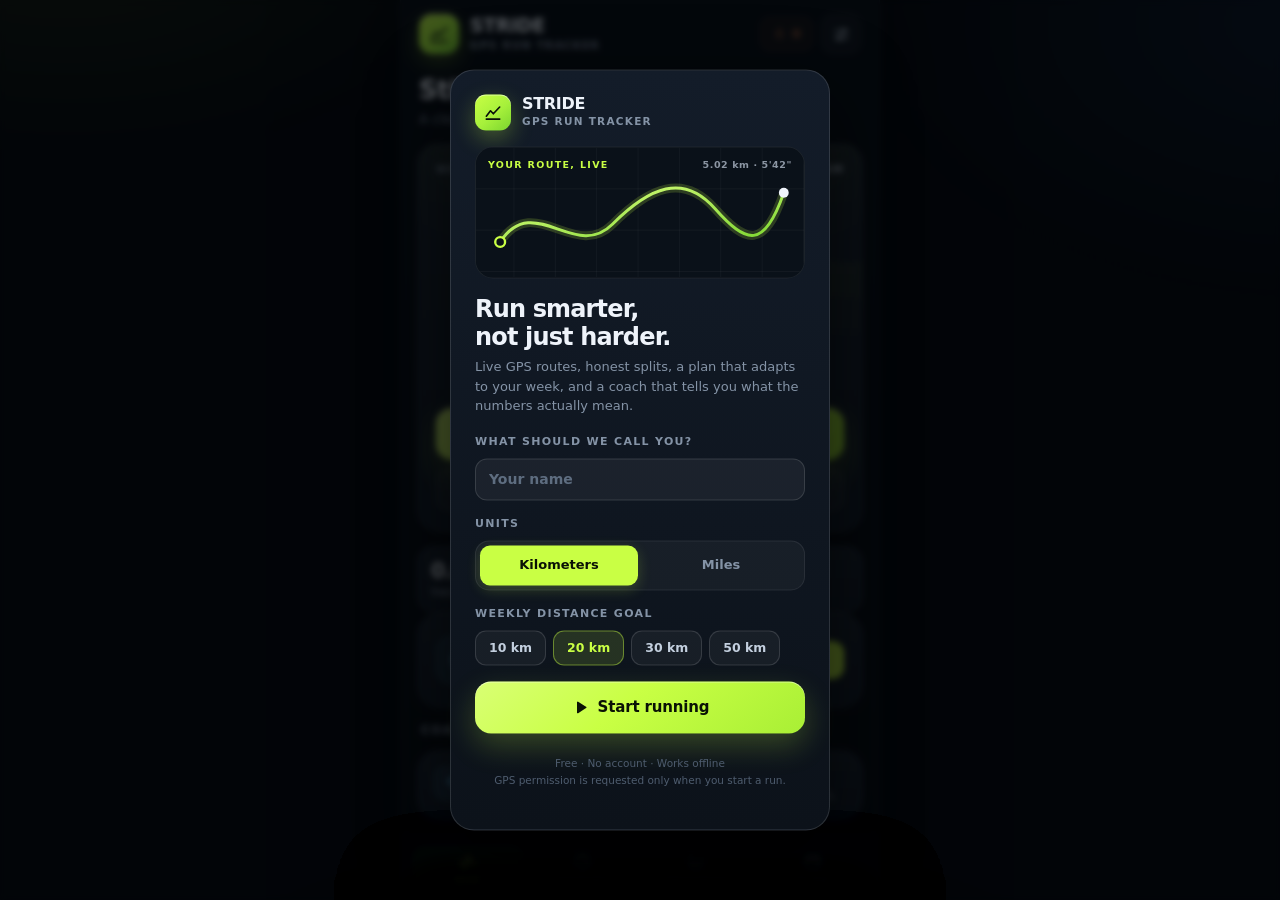
==== commit beb2107e: "Update index.html" ====
--- a/index.html
+++ b/index.html
@@ -1150,6 +1150,388 @@
   align-items: center;
   justify-content: center;
   padding: 30px;
+}
+
+/* ============================================================
+   v1.1 additions — sunlight theme, tags, safety, storage, a11y
+   ============================================================ */
+
+.sr-only {
+  position: absolute; width: 1px; height: 1px;
+  padding: 0; margin: -1px; overflow: hidden;
+  clip: rect(0, 0, 0, 0); white-space: nowrap; border: 0;
+}
+
+:focus-visible {
+  outline: 2px solid var(--volt);
+  outline-offset: 2px;
+  border-radius: 8px;
+}
+
+/* ---------- tags on run rows ---------- */
+.tag {
+  display: inline-block;
+  font-size: 8.5px;
+  font-weight: 800;
+  letter-spacing: 0.09em;
+  text-transform: uppercase;
+  padding: 2px 6px;
+  border-radius: 5px;
+  margin-left: 6px;
+  vertical-align: 1px;
+}
+.tag-demo { background: rgba(255, 138, 76, 0.16); color: var(--orange); }
+.tag-sample { background: rgba(99, 200, 255, 0.16); color: var(--blue); }
+.tag-manual { background: rgba(255, 255, 255, 0.1); color: var(--txt-2); }
+
+/* ---------- inline note banner ---------- */
+.note-banner {
+  margin-top: 12px;
+  padding: 12px 14px;
+  border-radius: 14px;
+  font-size: 12.5px;
+  line-height: 1.5;
+  color: var(--txt-2);
+  background: rgba(99, 200, 255, 0.08);
+  border: 1px solid rgba(99, 200, 255, 0.22);
+}
+.note-banner.warn {
+  background: rgba(255, 138, 76, 0.09);
+  border-color: rgba(255, 138, 76, 0.25);
+}
+.note-banner b { color: var(--txt); }
+
+/* ---------- safety sheet ---------- */
+.safety-grid {
+  display: grid;
+  grid-template-columns: 1fr 1fr;
+  gap: 10px;
+}
+.safety-btn {
+  display: flex;
+  flex-direction: column;
+  align-items: flex-start;
+  gap: 3px;
+  padding: 14px;
+  border-radius: 16px;
+  background: linear-gradient(180deg, rgba(255,255,255,.045), rgba(255,255,255,.012)), var(--card);
+  border: 1px solid var(--line);
+  text-align: left;
+}
+.safety-btn:active { transform: scale(0.98); }
+.safety-btn.danger { border-color: rgba(255, 97, 105, 0.25); }
+.sb-ico {
+  width: 32px; height: 32px; border-radius: 10px;
+  display: grid; place-items: center; margin-bottom: 5px;
+}
+.sb-ico svg { width: 16px; height: 16px; }
+.sb-t { font-size: 13px; font-weight: 700; letter-spacing: -0.01em; }
+.sb-s { font-size: 10.5px; color: var(--muted); }
+
+/* ---------- storage meter ---------- */
+.storage-meter { padding-top: 4px; }
+
+/* ---------- manual run placeholder ---------- */
+.detail-map.no-route {
+  display: grid;
+  place-items: center;
+  height: 140px;
+}
+.detail-map.no-route > div {
+  display: flex; flex-direction: column; align-items: center; gap: 8px;
+  color: var(--muted); font-size: 12px; font-weight: 600;
+}
+.detail-map.no-route svg { width: 26px; height: 26px; opacity: 0.6; }
+
+/* ---------- live screen: safety button + background note ---------- */
+.live-share {
+  height: 30px;
+  padding: 0 11px;
+  border-radius: 9px;
+  font-size: 10.5px;
+  font-weight: 800;
+  letter-spacing: 0.08em;
+  text-transform: uppercase;
+  color: var(--txt-2);
+  background: rgba(255, 255, 255, 0.07);
+  border: 1px solid var(--line);
+}
+.live-share:active { transform: scale(0.95); }
+
+.bg-note {
+  margin: 8px 14px 0;
+  padding: 9px 12px;
+  border-radius: 11px;
+  font-size: 11px;
+  line-height: 1.45;
+  color: #FFC9A3;
+  background: rgba(255, 138, 76, 0.12);
+  border: 1px solid rgba(255, 138, 76, 0.28);
+  display: flex;
+  align-items: center;
+  gap: 8px;
+}
+.bg-note b { color: #FFD9BE; }
+.bg-note button {
+  margin-left: auto;
+  color: #FFC9A3;
+  font-size: 15px;
+  line-height: 1;
+  padding: 2px 4px;
+  flex: 0 0 auto;
+}
+
+.live-dot.paused {
+  background: var(--orange);
+  animation: none;
+  box-shadow: 0 0 0 4px rgba(255, 138, 76, 0.18);
+}
+
+/* ============================================================
+   SUNLIGHT (LIGHT) THEME
+   The live run screen deliberately stays dark — high contrast is
+   better for the map and it saves battery on OLED. Everything
+   else flips so the phone is readable in direct sun.
+   ============================================================ */
+
+[data-theme="light"] {
+  --bg: #F4F6FA;
+  --bg-1: #EDF1F7;
+  --card: #FFFFFF;
+  --card-2: #F7F9FC;
+  --line: rgba(15, 23, 42, 0.09);
+  --line-strong: rgba(15, 23, 42, 0.16);
+  --txt: #0B1220;
+  --txt-2: #334155;
+  --muted: #64748B;
+  --volt: #4D7C0F;
+  --volt-2: #3F6212;
+  --volt-soft: rgba(77, 124, 15, 0.10);
+  --orange: #C2410C;
+  --blue: #0369A1;
+  --pink: #BE185D;
+  --red: #B91C1C;
+  --shadow: 0 12px 30px rgba(15, 23, 42, 0.10);
+}
+
+[data-theme="light"] body { background: #E7EDF5; color: var(--txt); }
+[data-theme="light"] body::before { opacity: 0.5; }
+
+[data-theme="light"] #app {
+  background: linear-gradient(180deg, #FAFBFD 0%, #F4F6FA 40%, #EEF2F8 100%);
+  box-shadow: 0 0 60px rgba(15, 23, 42, 0.08);
+}
+
+[data-theme="light"] .brand-mark {
+  background: linear-gradient(140deg, #84CC16 0%, #65A30D 55%, #4D7C0F 100%);
+  color: #FFFFFF;
+  box-shadow: 0 6px 16px rgba(77, 124, 15, 0.25), inset 0 1px 0 rgba(255, 255, 255, 0.4);
+}
+
+[data-theme="light"] .chip-streak {
+  background: rgba(194, 65, 12, 0.08);
+  border-color: rgba(194, 65, 12, 0.18);
+}
+
+[data-theme="light"] .card,
+[data-theme="light"] .stat-tile,
+[data-theme="light"] .run-item,
+[data-theme="light"] .week-card,
+[data-theme="light"] .pb-card,
+[data-theme="light"] .live-substat,
+[data-theme="light"] .safety-btn {
+  background: #FFFFFF;
+  border-color: rgba(15, 23, 42, 0.09);
+  box-shadow: 0 1px 2px rgba(15, 23, 42, 0.04);
+}
+
+[data-theme="light"] .icon-btn,
+[data-theme="light"] .segmented,
+[data-theme="light"] .stepper,
+[data-theme="light"] .speed-switch,
+[data-theme="light"] .text-input,
+[data-theme="light"] .choice-chip {
+  background: rgba(15, 23, 42, 0.04);
+  border-color: rgba(15, 23, 42, 0.10);
+  color: var(--txt);
+}
+
+[data-theme="light"] .text-input::placeholder { color: #94A3B8; }
+
+[data-theme="light"] .tabbar {
+  background: rgba(255, 255, 255, 0.92);
+  border-top-color: rgba(15, 23, 42, 0.08);
+}
+[data-theme="light"] .tab { color: #64748B; }
+[data-theme="light"] .tab.active { color: #3F6212; background: rgba(77, 124, 15, 0.09); }
+
+[data-theme="light"] .sheet {
+  background: linear-gradient(180deg, #FFFFFF 0%, #F7F9FC 100%);
+  border-color: rgba(15, 23, 42, 0.10);
+  box-shadow: 0 -16px 50px rgba(15, 23, 42, 0.18);
+}
+[data-theme="light"] .modal {
+  background: linear-gradient(180deg, #FFFFFF 0%, #F7F9FC 100%);
+  border-color: rgba(15, 23, 42, 0.10);
+  box-shadow: 0 24px 60px rgba(15, 23, 42, 0.20);
+}
+[data-theme="light"] .sheet-grab i { background: rgba(15, 23, 42, 0.20); }
+[data-theme="light"] .sheet-close { background: rgba(15, 23, 42, 0.05); color: var(--muted); }
+
+[data-theme="light"] .toast {
+  background: #0B1220;
+  color: #F8FAFC;
+  border-color: rgba(255, 255, 255, 0.12);
+}
+
+[data-theme="light"] .btn-ghost {
+  background: #FFFFFF;
+  border-color: rgba(15, 23, 42, 0.14);
+  color: var(--txt);
+}
+[data-theme="light"] .btn-primary {
+  background: linear-gradient(140deg, #A3E635 0%, #84CC16 45%, #65A30D 100%);
+  color: #1A2E05;
+  box-shadow: 0 10px 24px rgba(101, 163, 13, 0.25), inset 0 1px 0 rgba(255, 255, 255, 0.45);
+}
+
+[data-theme="light"] .hero-card {
+  background:
+    radial-gradient(120% 90% at 50% -20%, rgba(132, 204, 22, 0.18), transparent 62%),
+    #FFFFFF;
+}
+[data-theme="light"] .hero-card::after { border-color: rgba(101, 163, 13, 0.14); }
+
+[data-theme="light"] .big-num { color: #0B1220; }
+[data-theme="light"] .ring-center .big-num { color: #0B1220; }
+
+[data-theme="light"] .today-go { background: #65A30D; color: #FFFFFF; }
+[data-theme="light"] .switch { background: rgba(15, 23, 42, 0.14); }
+[data-theme="light"] .switch i { background: #94A3B8; }
+[data-theme="light"] .switch.on { background: #65A30D; }
+[data-theme="light"] .switch.on i { background: #FFFFFF; }
+
+[data-theme="light"] .progress-bar { background: rgba(15, 23, 42, 0.08); }
+[data-theme="light"] .split-row .sbar { background: rgba(15, 23, 42, 0.07); }
+[data-theme="light"] .w-check { border-color: rgba(15, 23, 42, 0.18); }
+[data-theme="light"] .tag-manual { background: rgba(15, 23, 42, 0.08); color: var(--txt-2); }
+
+[data-theme="light"] .footer-note { color: #94A3B8; }
+[data-theme="light"] .month-label { color: #64748B; }
+
+/* the run screen keeps its dark palette in both themes */
+[data-theme="light"] .run-live {
+  --txt: #EEF3FA;
+  --txt-2: #C3CFDE;
+  --muted: #8493A6;
+  --line: rgba(255, 255, 255, 0.10);
+  --line-strong: rgba(255, 255, 255, 0.18);
+  --volt: #C9FF44;
+  --volt-soft: rgba(201, 255, 68, 0.13);
+  --card: #101823;
+  --orange: #FF8A4C;
+  color: #EEF3FA;
+}
+[data-theme="light"] .paused-veil { color: #EEF3FA; }
+
+/* light-theme ring track contrast */
+[data-theme="light"] .ring-track { stroke: rgba(15, 23, 42, 0.09); }
+[data-theme="light"] .ring-arc { filter: drop-shadow(0 0 8px rgba(101, 163, 13, 0.35)); }
+[data-theme="light"] .goal-ring-sm .pct { color: #1A2E05; }
+
+/* ---------- live map overlays ---------- */
+.return-chip {
+  position: absolute;
+  left: 12px;
+  top: 12px;
+  display: flex;
+  align-items: center;
+  gap: 7px;
+  padding: 7px 11px;
+  border-radius: 11px;
+  background: rgba(8, 12, 18, 0.78);
+  border: 1px solid rgba(255, 255, 255, 0.12);
+  backdrop-filter: blur(8px);
+  -webkit-backdrop-filter: blur(8px);
+  font-size: 11.5px;
+  font-weight: 700;
+  color: #EEF3FA;
+  letter-spacing: 0.01em;
+}
+.rc-arrow {
+  display: inline-block;
+  font-size: 12px;
+  color: var(--volt);
+  transition: transform 0.35s ease;
+  transform-origin: 50% 55%;
+}
+.map-credit {
+  position: absolute;
+  left: 12px;
+  bottom: 10px;
+  font-size: 8.5px;
+  font-weight: 600;
+  letter-spacing: 0.04em;
+  color: rgba(238, 243, 250, 0.45);
+  pointer-events: none;
+}
+
+/* keep the live header inside the screen on small phones */
+.live-head { gap: 7px; flex-wrap: nowrap; }
+.live-label { font-size: 10px; letter-spacing: 0.13em; }
+.live-share { padding: 0 9px; font-size: 9.5px; letter-spacing: 0.07em; }
+.speed-switch button { padding: 3px 6px; }
+@media (max-width: 380px) {
+  .live-label { display: none; }
+  .live-share { padding: 0 8px; }
+}
+
+/* ---------- structured workout step card ---------- */
+.step-box {
+  margin: 10px 16px 0;
+  padding: 12px 14px;
+  border-radius: 14px;
+  background: rgba(255, 255, 255, 0.045);
+  border: 1px solid var(--line);
+}
+.step-head {
+  display: flex;
+  align-items: center;
+  justify-content: space-between;
+  margin-bottom: 5px;
+}
+.step-kind {
+  font-size: 9px;
+  font-weight: 800;
+  letter-spacing: 0.13em;
+  padding: 3px 7px;
+  border-radius: 6px;
+}
+.step-kind.fast { background: rgba(255, 138, 76, 0.16); color: #FF9A63; }
+.step-kind.recover { background: rgba(99, 200, 255, 0.14); color: #7DD3FC; }
+.step-kind.easy { background: rgba(201, 255, 68, 0.13); color: #C9FF44; }
+.step-count { font-size: 10px; font-weight: 700; letter-spacing: 0.08em; color: var(--muted); }
+.step-label { font-size: 14px; font-weight: 700; letter-spacing: -0.01em; color: #EEF3FA; }
+.step-remain { font-size: 10.5px; color: var(--muted); margin-top: 6px; }
+.step-box .progress-fill.fast { background: linear-gradient(90deg, #FFB37A, #FF8A4C); }
+.step-box .progress-fill.recover { background: linear-gradient(90deg, #9BDCFF, #63C8FF); }
+.step-done {
+  display: flex;
+  align-items: center;
+  gap: 8px;
+  font-size: 12.5px;
+  font-weight: 700;
+  color: #C9FF44;
+}
+.step-done svg { width: 16px; height: 16px; }
+
+/* live screen fits a step card on small phones */
+@media (max-height: 780px) {
+  .bg-note { font-size: 10px; padding: 7px 10px; }
+  .step-box { padding: 9px 12px; margin-top: 8px; }
+  .step-label { font-size: 13px; }
+  .live-panel { padding-top: 10px; }
+  .live-substats { margin-top: 8px; }
 }
 
 </style>
@@ -1205,8 +1587,9 @@
       <div class="run-live">
         <div class="live-head">
           <span class="live-dot" id="liveDot"></span>
-          <span class="live-label">Recording</span>
+          <span class="live-label" id="liveStatusText">Recording</span>
           <span class="spacer"></span>
+          <button class="live-share" data-act="open-safety" aria-label="Safety">Safety</button>
           <span class="badge badge-gps warn" id="liveModeBadge">Locating…</span>
           <div class="speed-switch" id="speedSwitch">
             <button data-mult="1" class="on">1×</button>
@@ -1215,15 +1598,27 @@
           </div>
         </div>
 
+        <div class="bg-note hidden" id="bgNote">
+          <span><b>Keep this screen on.</b> Browsers pause GPS when the screen locks — your route would stop.</span>
+          <button data-act="bg-note-close" aria-label="Dismiss">×</button>
+        </div>
+
         <div class="live-target hidden" id="liveTarget"></div>
 
         <div class="map-wrap">
           <canvas id="liveMap"></canvas>
+          <div class="return-chip hidden" id="returnChip">
+            <span class="rc-arrow" aria-hidden="true">▲</span>
+            <span class="rc-text">0.0 km to start</span>
+          </div>
+          <div class="map-credit">© OpenStreetMap</div>
         </div>
+
+        <div class="step-box hidden" id="stepBox"></div>
 
         <div class="live-panel">
           <div class="live-main">
-            <div class="live-dist num" id="liveDist">0.00</div>
+            <div class="live-dist num" id="liveDist" aria-live="off">0.00</div>
             <span class="live-unit" id="liveUnit">KM</span>
           </div>
           <div class="live-substats">
@@ -1243,6 +1638,7 @@
           </div>
           <div class="last-split" id="lastSplit">Waiting for first split</div>
           <div class="next-cue" id="nextCue"></div>
+          <div id="liveA11y" class="sr-only" aria-live="polite"></div>
         </div>
 
         <div class="live-controls">
@@ -1303,6 +1699,21 @@
   <div class="sheet-body" id="sheetSettingsBody"></div>
 </div>
 
+<div class="sheet" id="sheetManual" role="dialog" aria-modal="true" aria-label="Add run manually">
+  <div class="sheet-grab"><i></i></div>
+  <div class="sheet-body" id="sheetManualBody"></div>
+</div>
+
+<div class="sheet" id="sheetShare" role="dialog" aria-modal="true" aria-label="Share run">
+  <div class="sheet-grab"><i></i></div>
+  <div class="sheet-body" id="sheetShareBody"></div>
+</div>
+
+<div class="sheet" id="sheetSafety" role="dialog" aria-modal="true" aria-label="Safety">
+  <div class="sheet-grab"><i></i></div>
+  <div class="sheet-body" id="sheetSafetyBody"></div>
+</div>
+
 <div class="modal" id="modalDialog" role="dialog" aria-modal="true"></div>
 <div class="modal onboard-modal" id="modalOnboard" role="dialog" aria-modal="true" aria-label="Welcome to STRIDE"></div>
 
@@ -1317,7 +1728,7 @@
   </div>
 </div>
 
-<div class="toast" id="toast"></div>
+<div class="toast" id="toast" role="status" aria-live="polite"></div>
 
 <script>
 /* ===== js/01-core.js ===== */
@@ -1337,7 +1748,16 @@
   voice: true,
   weightKg: 70,
   weeklyGoalKm: 20,
-  demoSpeed: 6
+  demoSpeed: 6,
+  autoPause: true,      // pause automatically when standing still
+  theme: "dark",        // 'dark' | 'light' (sunlight mode)
+  showDemoRuns: false,  // demo runs are hidden from history by default
+  reminders: false,
+  reminderTime: "07:00",
+  safetyName: "",
+  safetyPhone: "",
+  autoSafetyShare: false,
+  mapTiles: true        // real street tiles when online
 };
 
 let state = {
@@ -1375,7 +1795,14 @@
   },
   set(k, v) {
     _memStore[k] = v;
-    try { localStorage.setItem(k, v); } catch (e) { /* sandboxed / private mode */ }
+    try {
+      localStorage.setItem(k, v);
+      return { ok: true };
+    } catch (e) {
+      // quota exceeded is the one error worth surfacing — data would be LOST
+      const quota = e && (e.name === "QuotaExceededError" || e.name === "NS_ERROR_DOM_QUOTA_REACHED" || e.code === 22);
+      return { ok: false, quota: !!quota, error: e };
+    }
   },
   del(k) {
     delete _memStore[k];
@@ -1388,7 +1815,7 @@
   try { raw = store.get(STORE_KEY); } catch (e) {}
   if (raw) {
     try {
-      const parsed = JSON.parse(raw);
+      const parsed = hydrateState(JSON.parse(raw));
       state = {
         settings: { ...DEFAULT_SETTINGS, ...(parsed.settings || {}) },
         runs: Array.isArray(parsed.runs) ? parsed.runs : [],
@@ -1399,8 +1826,92 @@
   }
 }
 
+/* ---------- compact run storage ----------
+   Points are stored as [latMicroDeg, lngMicroDeg, decisecondsFromStart, altDecimetres, gap?]
+   which is roughly half the size of the readable object form — it buys several
+   more long runs before the ~5 MB localStorage ceiling. Decoded transparently on load. */
+
+function encodePoints(points, t0) {
+  const out = [];
+  for (const p of points) {
+    const row = [
+      Math.round(p.lat * 1e6),
+      Math.round(p.lng * 1e6),
+      Math.round((p.t - t0) / 100),
+      typeof p.alt === "number" && isFinite(p.alt) ? Math.round(p.alt * 10) : null
+    ];
+    if (p.g) row[4] = 1;
+    out.push(row);
+  }
+  return out;
+}
+
+function decodePoints(rows, t0) {
+  if (!Array.isArray(rows)) return [];
+  return rows.map(r => {
+    const p = { lat: r[0] / 1e6, lng: r[1] / 1e6, t: t0 + r[2] * 100 };
+    if (r[3] != null) p.alt = r[3] / 10;
+    if (r[4]) p.g = 1;
+    return p;
+  });
+}
+
+function serializeState() {
+  return JSON.stringify({
+    ...state,
+    runs: state.runs.map(r => {
+      if (!r.points || !r.points.length) return { ...r, points: [] };
+      const t0 = r.points[0].t;
+      return { ...r, t0, points: encodePoints(r.points, t0) };
+    })
+  });
+}
+
+function hydrateState(parsed) {
+  const runs = (parsed.runs || []).map(r => {
+    if (Array.isArray(r.points) && r.points.length && Array.isArray(r.points[0])) {
+      return { ...r, points: decodePoints(r.points, r.t0 || Date.now()) };
+    }
+    return r;
+  });
+  return { ...parsed, runs };
+}
+
+let _storageErrorShown = false;
+
 function saveState() {
-  try { store.set(STORE_KEY, JSON.stringify(state)); } catch (e) {}
+  const payload = serializeState();
+  const res = store.set(STORE_KEY, payload);
+  if (!res || !res.ok) {
+    if (!_storageErrorShown) {
+      _storageErrorShown = true;
+      setTimeout(showStorageError, 60);
+    }
+    return false;
+  }
+  return true;
+}
+
+function storageUsage() {
+  let bytes = 0;
+  try {
+    const raw = store.get(STORE_KEY) || "";
+    bytes = new Blob([raw]).size;
+  } catch (e) {}
+  const limit = 5 * 1024 * 1024;
+  return { bytes, limit, pct: Math.min(1, bytes / limit) };
+}
+
+function showStorageError() {
+  const { bytes } = storageUsage();
+  showDialog({
+    title: "Storage is full — run not saved",
+    text: `Your browser storage is full (~${(bytes / 1048576).toFixed(1)} MB). Export your data (GPX or JSON) and delete some old runs to free space. Nothing new will be saved until then.`,
+    actions: [
+      { label: "Later", style: "btn-ghost" },
+      { label: "Export data", style: "btn-primary", onClick: () => { exportData(); } }
+    ]
+  });
 }
 
 /* ---------- formatting ---------- */
@@ -1609,18 +2120,35 @@
   return isFinite(best) ? best : null;
 }
 
+/* GPS altitude noise is ±10–20 m on phones. Raw summing invents tens of metres of
+   "climb" on a flat road. We smooth over a small window and only count a change
+   once it exceeds a real threshold — and the UI labels the result as approximate. */
+const ELEV_WINDOW = 7;
+const ELEV_THRESHOLD_M = 2.5;
+
+function smoothAltSample(buf, alt) {
+  buf.push(alt);
+  if (buf.length > ELEV_WINDOW) buf.shift();
+  let sum = 0;
+  for (const v of buf) sum += v;
+  return sum / buf.length;
+}
+
 function elevationGain(points) {
-  if (!points || points.length < 4) return 0;
+  if (!points || points.length < 6) return 0;
   let gain = 0;
-  let prev = null;
+  let baseline = null;
+  const buf = [];
   for (const p of points) {
-    if (p.g) { prev = null; continue; }
+    if (p.g) { buf.length = 0; baseline = null; continue; }
     if (typeof p.alt !== "number" || !isFinite(p.alt)) continue;
-    if (prev == null) { prev = p.alt; continue; }
-    const delta = p.alt - prev;
-    if (Math.abs(delta) > 0.35) {
+    const s = smoothAltSample(buf, p.alt);
+    if (buf.length < 3) continue;
+    if (baseline == null) { baseline = s; continue; }
+    const delta = s - baseline;
+    if (Math.abs(delta) >= ELEV_THRESHOLD_M) {
       if (delta > 0) gain += delta;
-      prev = p.alt;
+      baseline = s;
     }
   }
   return gain;
@@ -1636,9 +2164,41 @@
 
 function runPace(run) { return pacePerUnit(run.distM, run.durS); }
 
+/* ---------- real vs demo data ----------
+   Runs started from "demo mode" are simulations: they must never touch goals,
+   streaks, personal bests or training plans. Sample data is an explicit
+   "show me the charts" switch, so it does count — but it is clearly labelled. */
+
+function realRuns() {
+  return state.runs.filter(r => !r.demo);
+}
+
+function visibleRuns() {
+  const showDemo = !!state.settings.showDemoRuns;
+  return state.runs.filter(r => showDemo || !r.demo);
+}
+
+/* ---------- one source of truth for the weekly goal ---------- */
+
+function effectiveWeeklyGoal() {
+  const plan = state.plan;
+  if (plan) {
+    const wi = planWeekIndex(plan);
+    if (wi >= 0 && wi < plan.weeks) {
+      const total = plan.workouts.filter(w => w.week === wi).reduce((a, w) => a + w.km, 0);
+      if (total > 0) return { km: total, source: "plan", weekIndex: wi };
+    }
+  }
+  return { km: state.settings.weeklyGoalKm, source: "manual", weekIndex: null };
+}
+
 function personalBests() {
   const out = { longest: null, fastest1k: null, fastest5k: null, bestWeek: null };
-  for (const r of state.runs) {
+  for (const r of realRuns()) {
+    if (!r.points || r.points.length < 2) {
+      if (!out.longest || r.distM > out.longest.distM) out.longest = r;
+      continue;
+    }
     if (!out.longest || r.distM > out.longest.distM) out.longest = r;
     const { splits } = computeSplits(r.points, 1000);
     for (const s of splits) {
@@ -1659,7 +2219,7 @@
 /** km covered between two timestamps (ms) */
 function kmInWindow(startMs, endMs) {
   let km = 0;
-  for (const r of state.runs) {
+  for (const r of realRuns()) {
     const t = new Date(r.date).getTime();
     if (t >= startMs && t < endMs) km += r.distM / 1000;
   }
@@ -1673,7 +2233,7 @@
     const start = new Date(thisMon.getTime() - i * 7 * DAY_MS);
     const end = start.getTime() + 7 * DAY_MS;
     let km = 0, runs = 0;
-    for (const r of state.runs) {
+    for (const r of realRuns()) {
       const t = new Date(r.date).getTime();
       if (t >= start.getTime() && t < end) { km += r.distM / 1000; runs += 1; }
     }
@@ -1694,8 +2254,9 @@
 }
 
 function consecutiveRunDays() {
-  if (!state.runs.length) return 0;
-  const days = new Set(state.runs.map(r => isoDay(r.date)));
+  const runs = realRuns();
+  if (!runs.length) return 0;
+  const days = new Set(runs.map(r => isoDay(r.date)));
   let count = 0;
   const d = new Date();
   d.setHours(12, 0, 0, 0);
@@ -1834,6 +2395,40 @@
 
 function workoutKey(w) { return `${w.week}-${w.day}`; }
 
+/* ---------- structured workouts ----------
+   A plan row saying "6 × 400 m fast, 90 s walk" is only a checklist unless the
+   run itself guides you through it. These steps drive live cues. */
+
+function buildWorkoutSteps(type, totalKm) {
+  const steps = [];
+  const easy = (km, label) => steps.push({ kind: "easy", km, label });
+  const fast = (km, label) => steps.push({ kind: "fast", km, label });
+  const recover = (km, label) => steps.push({ kind: "recover", km, label });
+
+  if (type === "intervals") {
+    easy(1, "Warm up");
+    for (let i = 1; i <= 6; i++) {
+      fast(0.4, `Rep ${i} / 6 — fast`);
+      if (i < 6) recover(0.12, `Recover — walk 90 s`);
+    }
+    easy(1, "Cool down");
+  } else if (type === "tempo") {
+    easy(1, "Warm up");
+    fast(Math.max(1.5, totalKm * 0.45), "Tempo — comfortably hard");
+    easy(1, "Cool down");
+  } else if (type === "walkrun") {
+    for (let i = 1; i <= 5; i++) {
+      easy(0.55, `Jog ${i} / 5 — 4 min`);
+      if (i < 5) recover(0.09, `Walk 1 min`);
+    }
+  }
+  return steps.length ? steps : null;
+}
+
+function workoutStepsTotalKm(steps) {
+  return steps ? steps.reduce((a, s) => a + s.km, 0) : 0;
+}
+
 function planWeekIndex(plan) {
   if (!plan) return null;
   const start = mondayOf(new Date(plan.startISO)).getTime();
@@ -1861,6 +2456,29 @@
   return w ? { workout: w, weekIndex: wi } : { workout: null, weekIndex: wi };
 }
 
+/** sessions in weeks that are already over but were never completed */
+function missedSessions(plan) {
+  if (!plan) return [];
+  const wi = planWeekIndex(plan);
+  if (wi <= 0) return [];
+  const out = [];
+  for (const w of plan.workouts) {
+    if (w.week >= wi) continue;
+    if (w.type === "race") continue;
+    if (!plan.done[workoutKey(w)]) out.push(w);
+  }
+  return out;
+}
+
+/** push the whole plan forward so a bad week doesn't end the plan */
+function shiftPlanWeeks(plan, weeks) {
+  if (!plan) return null;
+  const start = mondayOf(new Date(plan.startISO));
+  plan.startISO = new Date(start.getTime() + weeks * 7 * DAY_MS).toISOString();
+  saveState();
+  return plan;
+}
+
 function planProgress(plan) {
   const total = plan.workouts.length;
   const done = plan.workouts.filter(w => plan.done[workoutKey(w)]).length;
@@ -1868,6 +2486,7 @@
 }
 
 function markWorkoutDoneAuto(run) {
+  if (run.demo) return null;          // simulated runs must not tick a plan
   const plan = state.plan;
   if (!plan) return null;
   const wi = planWeekIndex(plan);
@@ -1892,9 +2511,9 @@
   const buckets = weeklyBuckets(8);
   const cur = buckets[buckets.length - 1];
   const prev = buckets[buckets.length - 2];
-  const goalKm = state.settings.weeklyGoalKm;
-
-  if (state.runs.length === 0) {
+  const goalKm = effectiveWeeklyGoal().km;
+
+  if (realRuns().length === 0) {
     return [{
       icon: "sparkle",
       title: "Your first run is the hardest",
@@ -2023,22 +2642,41 @@
   } catch (e) {}
 }
 
-function speak(text) {
-  if (!state.settings.voice) return;
+/* Speech used to call cancel() on every cue, which cut the user's music and
+   clipped cues into each other. Now cues are queued and we never cancel audio
+   that isn't ours. */
+let _speechQueue = [];
+let _speechBusy = false;
+
+function _drainSpeech() {
+  if (_speechBusy || !_speechQueue.length) return;
+  const synth = window.speechSynthesis;
+  const text = _speechQueue.shift();
   try {
-    if (!("speechSynthesis" in window)) return;
-    const synth = window.speechSynthesis;
     const u = new SpeechSynthesisUtterance(text);
-    u.rate = 1.03;
+    u.rate = 1.02;
     u.pitch = 1.0;
     u.lang = "en-US";
+    u.volume = 1;
     const voices = synth.getVoices() || [];
     const pick = voices.find(v => /^en[-_]/i.test(v.lang) && /google|samantha|aria|jenny|zira/i.test(v.name)) ||
                  voices.find(v => /^en[-_]/i.test(v.lang));
     if (pick) u.voice = pick;
-    synth.cancel();
+    _speechBusy = true;
+    u.onend = () => { _speechBusy = false; _drainSpeech(); };
+    u.onerror = () => { _speechBusy = false; _drainSpeech(); };
     synth.speak(u);
-  } catch (e) {}
+  } catch (e) {
+    _speechBusy = false;
+  }
+}
+
+function speak(text) {
+  if (!state.settings.voice) return;
+  if (!("speechSynthesis" in window)) return;
+  if (_speechQueue.length > 2) _speechQueue = _speechQueue.slice(-1); // never lag behind
+  _speechQueue.push(text);
+  _drainSpeech();
 }
 
 /* ---------- toast & dialog ---------- */
@@ -2123,9 +2761,10 @@
   return state.settings.units === "mi" ? Math.round(g / 1.609344) : Math.round(g);
 }
 function setGoalDisplay(v) {
-  state.settings.weeklyGoalKm = state.settings.units === "mi"
-    ? Math.round(clamp(v, 3, 100) * 1.609344)
-    : Math.round(clamp(v, 5, 160));
+  const clamped = state.settings.units === "mi" ? clamp(v, 3, 100) : clamp(v, 5, 160);
+  // store the canonical value without rounding, so switching units back and
+  // forth does not slowly drift the goal
+  state.settings.weeklyGoalKm = state.settings.units === "mi" ? clamped * 1.609344 : clamped;
   saveState();
 }
 
@@ -2149,7 +2788,7 @@
 /** longest run in the last N days, in km (for adapting plan difficulty) */
 function recentLongestKm(days = 28) {
   const cutoff = Date.now() - days * DAY_MS;
-  const recent = state.runs.filter(r => new Date(r.date).getTime() >= cutoff);
+  const recent = realRuns().filter(r => new Date(r.date).getTime() >= cutoff);
   if (!recent.length) return null;
   return Math.max(...recent.map(r => r.distM)) / 1000;
 }
@@ -2215,6 +2854,122 @@
   const ctx = canvas.getContext("2d");
   ctx.setTransform(dpr, 0, 0, dpr, 0, 0);
   return { ctx, w, h };
+}
+
+/* ---------------- optional street tiles (online) ----------------
+   The route, distance and scale all work offline on the plain grid. When the
+   browser has network we lay real OpenStreetMap tiles underneath so the runner
+   can actually see streets and get their bearings. Tiles are cached in memory
+   and never block the draw. */
+
+const TILE_SIZE = 256;
+const TILE_URL = (z, x, y) => `https://tile.openstreetmap.org/${z}/${x}/${y}.png`;
+const _tileCache = new Map();     // "z/x/y" -> { img, ok }
+let _tilesEnabled = true;
+let _tileRepaint = null;          // debounce hook set by drawMap
+
+function lonToTileX(lon, z) { return ((lon + 180) / 360) * Math.pow(2, z); }
+function latToTileY(lat, z) {
+  const rad = (lat * Math.PI) / 180;
+  return ((1 - Math.log(Math.tan(rad) + 1 / Math.cos(rad)) / Math.PI) / 2) * Math.pow(2, z);
+}
+
+/** pick an integer zoom where the whole route fits comfortably */
+function zoomForPoints(points, w, h) {
+  let minLat = 90, maxLat = -90, minLng = 180, maxLng = -180;
+  for (const p of points) {
+    minLat = Math.min(minLat, p.lat); maxLat = Math.max(maxLat, p.lat);
+    minLng = Math.min(minLng, p.lng); maxLng = Math.max(maxLng, p.lng);
+  }
+  const lat0 = (minLat + maxLat) / 2;
+  const mPerPxLng = (haversine({ lat: lat0, lng: minLng }, { lat: lat0, lng: maxLng }) || 60) / Math.max(w - 60, 20);
+  const mPerPxLat = (haversine({ lat: minLat, lng: minLng }, { lat: maxLat, lng: minLng }) || 60) / Math.max(h - 60, 20);
+  const need = Math.max(mPerPxLng, mPerPxLat);       // metres per pixel required
+  const cosLat = Math.cos((lat0 * Math.PI) / 180) || 1;
+  const z = Math.log2((156543.03392 * cosLat) / Math.max(need, 0.01));
+  return clamp(Math.round(z) + 1, 3, 18);
+}
+
+function drawTileLayer(ctx, w, h, points, onLoad) {
+  if (!_tilesEnabled || !points || points.length < 1 || navigator.onLine === false) return false;
+
+  let cLat = 0, cLng = 0;
+  for (const p of points) { cLat += p.lat; cLng += p.lng; }
+  cLat /= points.length; cLng /= points.length;
+
+  const z = zoomForPoints(points, w, h);
+  const scale = Math.pow(2, z);
+  const worldPx = TILE_SIZE * scale;
+  const cx = lonToTileX(cLng, z) * TILE_SIZE;
+  const cy = latToTileY(cLat, z) * TILE_SIZE;
+
+  // top-left of the viewport in world pixels
+  const originX = cx - w / 2;
+  const originY = cy - h / 2;
+
+  const x0 = Math.floor(originX / TILE_SIZE);
+  const y0 = Math.floor(originY / TILE_SIZE);
+  const x1 = Math.floor((originX + w) / TILE_SIZE);
+  const y1 = Math.floor((originY + h) / TILE_SIZE);
+
+  const dark = document.documentElement.dataset.theme !== "light";
+  let pending = 0;
+  let drewAny = false;
+
+  ctx.save();
+  for (let tx = x0; tx <= x1; tx++) {
+    for (let ty = y0; ty <= y1; ty++) {
+      if (ty < 0 || ty >= scale) continue;
+      const wrapped = ((tx % scale) + scale) % scale;
+      const key = `${z}/${wrapped}/${ty}`;
+      let entry = _tileCache.get(key);
+
+      if (!entry) {
+        entry = { img: new Image(), ok: false, loading: true };
+        entry.img.crossOrigin = "anonymous";
+        entry.img.onload = () => {
+          entry.ok = true; entry.loading = false;
+          if (typeof _tileRepaint === "function") _tileRepaint();
+        };
+        entry.img.onerror = () => { entry.loading = false; };
+        entry.img.src = TILE_URL(z, wrapped, ty);
+        _tileCache.set(key, entry);
+        pending++;
+      }
+
+      const dx = Math.round(tx * TILE_SIZE - originX);
+      const dy = Math.round(ty * TILE_SIZE - originY);
+
+      if (entry.ok) {
+        try {
+          if (dark && "filter" in ctx) {
+            ctx.filter = "invert(0.92) hue-rotate(180deg) saturate(0.55) brightness(0.72) contrast(1.05)";
+          }
+          ctx.drawImage(entry.img, dx, dy, TILE_SIZE, TILE_SIZE);
+          if (dark && "filter" in ctx) ctx.filter = "none";
+          drewAny = true;
+        } catch (e) { /* tainted canvas — ignore */ }
+      }
+    }
+  }
+  ctx.restore();
+
+  // subtle dark wash so the volt route always reads clearly
+  if (drewAny) {
+    const wash = ctx.createLinearGradient(0, 0, 0, h);
+    if (dark) {
+      wash.addColorStop(0, "rgba(6,10,15,0.42)");
+      wash.addColorStop(1, "rgba(6,10,15,0.62)");
+    } else {
+      wash.addColorStop(0, "rgba(255,255,255,0.10)");
+      wash.addColorStop(1, "rgba(255,255,255,0.22)");
+    }
+    ctx.fillStyle = wash;
+    ctx.fillRect(0, 0, w, h);
+  }
+
+  if (pending && typeof onLoad === "function") setTimeout(onLoad, 900);
+  return drewAny;
 }
 
 function drawMapBase(ctx, w, h) {
@@ -2321,7 +3076,10 @@
 
 function drawMap(canvas, points, opts = {}) {
   const { ctx, w, h } = ensureCanvasSize(canvas);
-  drawMapBase(ctx, w, h);
+  _tileRepaint = () => drawMap(canvas, canvas.__lastPoints || points, opts);
+  const hadTiles = drawTileLayer(ctx, w, h, points);
+  if (!hadTiles) drawMapBase(ctx, w, h);
+  if (canvas) canvas.__lastPoints = points;
   if (!points || points.length < 1) {
     ctx.fillStyle = "rgba(132,147,166,0.5)";
     ctx.font = "600 11px Inter, system-ui, sans-serif";
@@ -2441,64 +3199,107 @@
 
 class LiveSession {
   constructor(mode, opts = {}) {
-    this.mode = mode;                 // 'gps' | 'demo'
-    this.target = opts.target || null; // { km, title }
-    this.status = "running";
+    this.mode = mode;                    // 'gps' | 'demo'
+    this.target = opts.target || null;   // { km, title }
     this.points = [];
     this.watchId = null;
-    this.wallStart = Date.now();
-    this.accMs = 0;
     this.speedMult = 1;
     this.track = null;
     this.trackT0 = null;
     this.gpsAccuracy = null;
     this.gpsError = null;
     this.gpsReady = false;
-    this.lastSplitMeter = 0;
-    this.cues = new Set();
+    this.simulated = false;
     this.finished = false;
     this.startISO = new Date().toISOString();
     this.timer = null;
     this.wakeLock = null;
     this.lastSave = 0;
-  }
-
-  elapsedMs() {
-    const base = this.accMs + (this.status === "running" ? Date.now() - this.wallStart : 0);
-    return base * (this.mode === "demo" ? this.speedMult : 1);
+
+    // pause state — 'manual' ignores movement, 'auto' resumes on movement
+    this.paused = false;
+    this.pauseReason = null;
+    this.lastMoveT = null;       // wall-clock ms of last real movement
+    this.lastFixT = null;
+
+    // running accumulators (kept incrementally: O(1) per fix, not O(n))
+    this.distM = 0;
+    this.gainM = 0;
+    this.splits = [];
+    this.splitStartDist = 0;
+    this.splitStartT = null;
+    this.elevBuf = [];
+    this.elevBaseline = null;
+
+    // demo clock only
+    this.wallAccMs = 0;
+    this.wallStartAt = Date.now();
+
+    this.cues = new Set();
+    this.lastSplitIndex = 0;
+    this.bgWarned = false;
+
+    // structured workout guidance
+    this.steps = opts.steps || null;
+    this.stepIndex = 0;
+    this.stepStartDist = 0;
+  }
+
+  /* ---- time ----
+     Moving time: from the first accepted fix to the last one. Because no points
+     are recorded while paused, this automatically excludes pause stops — and
+     the clock does not run while we are still hunting for a GPS lock. */
+  demoElapsedMs() {
+    const base = this.wallAccMs + (this.paused ? 0 : Date.now() - this.wallStartAt);
+    return base * this.speedMult;
+  }
+
+  movingMs() {
+    if (!this.points.length) return 0;
+    const first = this.points[0].t;
+    const last = this.points[this.points.length - 1].t;
+    const live = (!this.paused && !this.simulated) ? Math.max(0, Date.now() - last) : 0;
+    return Math.max(0, last - first) + live;
   }
 
   async start() {
-    $("#liveModeBadge").className = "badge " + (this.mode === "gps" ? "badge-gps warn" : "badge-demo");
-    $("#liveModeBadge").textContent = this.mode === "gps" ? "Locating…" : "Demo mode";
+    const badge = $("#liveModeBadge");
+    badge.className = "badge " + (this.mode === "gps" ? "badge-gps warn" : "badge-demo");
+    badge.textContent = this.mode === "gps" ? "Locating…" : "Demo mode";
     $("#liveDot").style.display = "";
-    $("#ctrlPause").className = "ctrl ctrl-pause";
-    $("#ctrlPause").innerHTML = icon("pause") + "<span>Pause</span>";
+    if ($("#liveStatusText")) $("#liveStatusText").textContent = this.mode === "gps" ? "Waiting for GPS" : "Recording";
+    this.updatePauseUI();
     $("#pausedVeil").classList.add("hidden");
     $("#nextCue").textContent = "";
 
     if (this.target) {
-      $("#liveTarget").textContent = `Target · ${fmtDist1(this.target.km * 1000)} ${unitDef().label} · ${this.target.title}`;
+      $("#liveTarget").textContent = this.steps
+        ? `${this.target.title} · ${this.steps.length} steps`
+        : `Target · ${fmtDist1(this.target.km * 1000)} ${unitDef().label} · ${this.target.title}`;
       $("#liveTarget").classList.remove("hidden");
     } else {
       $("#liveTarget").classList.add("hidden");
     }
+
+    const speedBox = $("#speedSwitch");
+    if (speedBox) speedBox.classList.toggle("hidden", this.mode !== "demo");
 
     if (this.mode === "demo") {
       const km = this.target ? clamp(this.target.km, 1, 12) : 5;
       this.track = makeDemoRoute(km * 1000, Math.random() * 10, 360);
       this.trackT0 = this.track[0].t;
       this.points = [this.track[0]];
-      $("#liveModeBadge").className = "badge badge-demo";
-      $("#liveModeBadge").textContent = "Demo mode";
+      badge.className = "badge badge-demo";
+      badge.textContent = "Demo mode";
       speak(this.target
         ? `Demo run started. ${this.target.km} kilometers planned.`
         : "Demo run started. Enjoy your run.");
+      this.lastMoveT = Date.now();
     } else {
       this.bindWatch();
-      speak(this.target
-        ? `Run started. ${this.target.km} kilometers planned.`
-        : "Run started. Enjoy your run.");
+      // be honest about the platform limit instead of silently losing the route
+      const note = $("#bgNote");
+      if (note) note.classList.toggle("hidden", !!store.get("stride.bgack"));
     }
 
     requestWakeLock(this);
@@ -2534,8 +3335,11 @@
       if (accurate) {
         this.gpsReady = true;
         if (badge) { badge.className = "badge badge-gps"; badge.textContent = "GPS locked"; }
+        if ($("#liveStatusText")) $("#liveStatusText").textContent = "Recording";
         beep(880, 0.09);
-        speak("GPS locked. Your run is being recorded.");
+        speak(this.target
+          ? `GPS locked. ${this.target.km} kilometers planned.`
+          : "GPS locked. Your run has started.");
       } else if (badge) {
         badge.className = "badge badge-gps warn";
         badge.textContent = accuracy ? `Locating ±${Math.round(accuracy)} m` : "Locating…";
@@ -2545,7 +3349,7 @@
       badge.textContent = `GPS ±${Math.round(accuracy || 0)} m`;
     }
 
-    if (!this.gpsReady || this.status !== "running") return;
+    if (!this.gpsReady) return;
     if (accuracy && accuracy > 45) return;
 
     const p = {
@@ -2555,15 +3359,89 @@
       alt: typeof altitude === "number" ? altitude : null,
       acc: accuracy
     };
+
     const last = this.points[this.points.length - 1];
+
+    // auto-paused: only wake up when the runner actually moves again
+    if (this.paused) {
+      if (this.pauseReason === "manual") return;
+      if (!last) { this.resume(true); }
+      else if (haversine(last, p) >= 10) {
+        this.resume(true);
+      } else {
+        return;
+      }
+    }
+
     if (last) {
       const d = haversine(last, p);
       const dt = Math.max((p.t - last.t) / 1000, 0.5);
-      if (d < 1.4) return;                        // jitter while standing still
-      if (d / dt > 12) p.g = true;                // impossible speed → don't connect the line
+      if (d < 1.4) return;                          // jitter while standing still
+      if (d / dt > 12) {
+        // impossible speed: keep the fix as an anchor but do not connect or count it
+        p.g = true;
+      } else if (!p.g) {
+        this.lastMoveT = Date.now();
+        this.lastFixT = Date.now();
+      }
+    } else {
+      this.lastMoveT = Date.now();
+      this.lastFixT = Date.now();
+      this.splitStartT = p.t;
     }
+
+    this.addPoint(p);
+    this.tick();
+  }
+
+  /** incremental accumulation — avoids re-walking 10k points four times a second */
+  addPoint(p) {
+    const last = this.points[this.points.length - 1];
+    const unitM = unitDef().m;
+
+    if (last) {
+      const d = p.g ? 0 : haversine(last, p);
+      const dtMs = Math.max(p.t - last.t, 1);
+
+      if (d > 0) {
+        // splits: find every unit boundary crossed inside this segment
+        while (this.splitStartDist + unitM <= this.distM + d) {
+          const need = this.splitStartDist + unitM - this.distM;
+          const frac = clamp(need / d, 0, 1);
+          const crossT = last.t + dtMs * frac;
+          this.splits.push({
+            index: this.splits.length + 1,
+            meters: unitM,
+            seconds: Math.max(0, (crossT - (this.splitStartT || last.t)) / 1000),
+            partial: false
+          });
+          this.splitStartT = crossT;
+          this.splitStartDist += unitM;
+        }
+        this.distM += d;
+
+        // elevation, smoothed so GPS noise does not invent climbs
+        if (typeof p.alt === "number" && isFinite(p.alt)) {
+          const smoothed = smoothAltSample(this.elevBuf, p.alt);
+          if (this.elevBuf.length >= 3) {
+            if (this.elevBaseline == null) this.elevBaseline = smoothed;
+            else {
+              const delta = smoothed - this.elevBaseline;
+              if (Math.abs(delta) >= ELEV_THRESHOLD_M) {
+                if (delta > 0) this.gainM += delta;
+                this.elevBaseline = smoothed;
+              }
+            }
+          }
+        }
+      } else if (p.g) {
+        this.elevBuf.length = 0;
+        this.elevBaseline = null;
+        this.splitStartT = p.t;
+      }
+    }
+
     this.points.push(p);
-    this.tick();
   }
 
   /** used by the built-in GPS simulator for testing on desktop */
@@ -2596,37 +3474,53 @@
     });
   }
 
-  pause() {
-    if (this.status !== "running") return;
-    this.accMs += Date.now() - this.wallStart;
-    this.status = "paused";
+  pause(auto = false) {
+    if (this.paused) return;
+    this.paused = true;
+    this.pauseReason = auto ? "auto" : "manual";
+    if (this.mode === "demo") this.wallAccMs += Date.now() - this.wallStartAt;
     this.updatePauseUI();
-    $("#pausedVeil").classList.remove("hidden");
-    beep(520, 0.08);
-    speak("Paused.");
-  }
-
-  resume() {
-    if (this.status !== "paused") return;
-    this.wallStart = Date.now();
-    this.status = "running";
+    if (!auto) $("#pausedVeil").classList.remove("hidden");
+    beep(auto ? 560 : 520, 0.08);
+    if (!auto) speak("Paused.");
+    else toast("Auto-paused — you stopped moving");
+  }
+
+  resume(auto = false) {
+    if (!this.paused) return;
+    this.paused = false;
+    this.pauseReason = null;
+    if (this.mode === "demo") this.wallStartAt = Date.now();
+    this.lastMoveT = Date.now();
+    this.lastFixT = Date.now();
     this.updatePauseUI();
     $("#pausedVeil").classList.add("hidden");
     beep(760, 0.08);
-    speak("Resumed.");
-  }
-
-  togglePause() { this.status === "running" ? this.pause() : this.resume(); }
+    if (!auto) speak("Resumed.");
+    else toast("Moving again — resumed");
+  }
+
+  togglePause() {
+    if (this.paused) this.resume(false);
+    else this.pause(false);
+  }
 
   updatePauseUI() {
     const btn = $("#ctrlPause");
-    if (this.status === "paused") {
+    if (!btn) return;
+    if (this.paused) {
       btn.className = "ctrl ctrl-resume";
       btn.innerHTML = icon("play") + "<span>Resume</span>";
     } else {
       btn.className = "ctrl ctrl-pause";
       btn.innerHTML = icon("pause") + "<span>Pause</span>";
     }
+    const dot = $("#liveDot");
+    if (dot) dot.classList.toggle("paused", this.paused);
+    const st = $("#liveStatusText");
+    if (st) st.textContent = this.paused
+      ? (this.pauseReason === "auto" ? "Auto-paused" : "Paused")
+      : (this.gpsReady || this.mode === "demo" ? "Recording" : "Waiting for GPS");
   }
 
   setSpeed(mult) {
@@ -2635,38 +3529,50 @@
   }
 
   stats() {
-    const elapsed = this.elapsedMs() / 1000;
-    let points = this.points;
-    let distM = pathDistance(points);
-    let duration = elapsed;
-
     if (this.mode === "demo" && this.track) {
-      const targetT = this.trackT0 + this.elapsedMs();
-      points = pointsUpToTime(this.track, targetT, this.trackT0);
+      const targetT = this.trackT0 + this.demoElapsedMs();
+      const points = pointsUpToTime(this.track, targetT, this.trackT0);
       this.points = points;
-      distM = pathDistance(points);
-      duration = Math.max(0, (points[points.length - 1].t - this.trackT0) / 1000);
-      if (points.length && points[points.length - 1].t >= this.track[this.track.length - 1].t) {
-        if (this.status === "running") {
-          this.pause();
-          toast("Demo route complete — tap Finish to save your run");
-        }
+      const distM = pathDistance(points);
+      const duration = Math.max(0, (points[points.length - 1].t - this.trackT0) / 1000);
+      const splitRes = computeSplits(points, unitDef().m);
+      const whole = splitRes.splits.filter(s => !s.partial);
+      const pace = distM > 20 ? pacePerUnit(distM, duration) : null;
+      if (points[points.length - 1].t >= this.track[this.track.length - 1].t && !this.paused) {
+        this.pause();
+        toast("Demo route complete — tap Finish to save your run");
       }
-    } else if (this.simulated && points.length > 1) {
-      duration = Math.max(0, (points[points.length - 1].t - points[0].t) / 1000);
+      return {
+        distM, duration, pace, splits: whole,
+        lastSplit: whole[whole.length - 1] || null,
+        gain: elevationGain(points), points
+      };
     }
 
-    const pace = distM > 20 ? pacePerUnit(distM, duration) : null;
-    const splits = computeSplits(points, unitDef().m);
-    const whole = splits.splits.filter(s => !s.partial);
-    const lastSplit = whole[whole.length - 1] || null;
-    const gain = elevationGain(points);
-    return { distM, duration, pace, splits: whole, lastSplit, gain, points };
+    const duration = this.movingMs() / 1000;
+    const pace = this.distM > 20 ? pacePerUnit(this.distM, duration) : null;
+    return {
+      distM: this.distM,
+      duration,
+      pace,
+      splits: this.splits,
+      lastSplit: this.splits[this.splits.length - 1] || null,
+      gain: this.gainM,
+      points: this.points
+    };
   }
 
   tick() {
     if (this.finished) return;
+
+    // auto-pause when the runner has not moved for a while
+    if (state.settings.autoPause && !this.paused && this.mode !== "demo" &&
+        this.distM > 60 && this.lastMoveT && Date.now() - this.lastMoveT > 12000) {
+      this.pause(true);
+    }
+
     const s = this.stats();
+    const label = unitDef().label;
 
     $("#liveDist").textContent = fmtDist(s.distM, 2);
     $("#liveTime").textContent = fmtTime(s.duration);
@@ -2675,40 +3581,46 @@
     $("#liveCal").textContent = String(caloriesFor(s.distM, s.duration));
     $("#liveGain").textContent = String(Math.round(s.gain));
 
-    drawMap($("#liveMap"), s.points, { live: this.status === "running" });
-
-    // ----- target / split progress line -----
-    const label = unitDef().label;
+    // screen-reader friendly summary
+    const live = $("#liveA11y");
+    if (live) {
+      live.textContent = `${fmtDist(s.distM, 2)} ${label}, ${fmtTime(s.duration)}, pace ${fmtPace(s.pace)} per ${label}`;
+    }
+
+    drawMap($("#liveMap"), s.points, { live: !this.paused });
+    this.updateReturnToStart(s.points);
+
     if (this.target) {
       const left = this.target.km * 1000 - s.distM;
       if (left <= 0) {
         $("#nextCue").textContent = `Target complete — ${fmtDist1(s.distM)} ${label} done`;
         if (!this.cues.has("target")) {
           this.cues.add("target");
-          speak(`Target distance reached. Great running. ${fmtDist1(s.distM)} kilometers.`);
+          speak(`Target distance reached. ${fmtDist1(s.distM)} kilometers. Great running.`);
           beep(980, 0.14);
         }
       } else {
         const nextKm = (s.splits.length + 1) * unitDef().m;
-        const toSplit = nextKm - s.distM;
-        $("#nextCue").textContent = `${fmtDist1(left)} ${label} to target · next split in ${Math.max(0, Math.round(toSplit))} m`;
+        $("#nextCue").textContent = `${fmtDist1(left)} ${label} to target · next split in ${Math.max(0, Math.round(nextKm - s.distM))} m`;
       }
     } else {
       const nextKm = (s.splits.length + 1) * unitDef().m;
       const toSplit = nextKm - s.distM;
-      $("#nextCue").textContent = s.distM < 15
-        ? (this.mode === "gps" ? "Waiting for GPS movement…" : "Simulating route…")
-        : `Next ${label} split in ${Math.max(0, Math.round(toSplit))} m`;
+      $("#nextCue").textContent = !this.gpsReady && this.mode === "gps"
+        ? "Waiting for GPS — timer starts when you do"
+        : s.distM < 15
+          ? "Start moving to begin tracking"
+          : `Next ${label} split in ${Math.max(0, Math.round(toSplit))} m`;
     }
 
-    // ----- split announcements -----
-    if (s.lastSplit && s.lastSplit.index > this.lastSplitMeter) {
-      this.lastSplitMeter = s.lastSplit.index;
+    this.updateWorkoutStep(s);
+
+    if (s.lastSplit && s.lastSplit.index > this.lastSplitIndex) {
+      this.lastSplitIndex = s.lastSplit.index;
       const paceTxt = fmtPace(pacePerUnit(s.lastSplit.meters, s.lastSplit.seconds));
-      const unitWord = state.settings.units === "mi" ? "mile" : "kilometer";
       $("#lastSplit").textContent = `Last split · ${paceTxt}${unitDef().pace}`;
       beep(880, 0.1);
-      speak(`${s.lastSplit.index} ${unitWord}. ${paceSpeech(pacePerUnit(s.lastSplit.meters, s.lastSplit.seconds))}.`);
+      speak(`${s.lastSplit.index} ${unitDef().label === "mi" ? "mile" : "kilometer"}. ${paceSpeech(pacePerUnit(s.lastSplit.meters, s.lastSplit.seconds))}.`);
     }
 
     if (Date.now() - this.lastSave > 5000) {
@@ -2717,17 +3629,89 @@
     }
   }
 
+  updateWorkoutStep(s) {
+    const box = $("#stepBox");
+    if (!box) return;
+    if (!this.steps || !this.steps.length) { box.classList.add("hidden"); return; }
+
+    box.classList.remove("hidden");
+    let step = this.steps[this.stepIndex];
+    const stepKm = step ? step.km : 0;
+    let into = (s.distM - this.stepStartDist) / 1000;
+
+    while (step && into >= stepKm) {
+      this.stepStartDist += stepKm * 1000;
+      this.stepIndex++;
+      into = (s.distM - this.stepStartDist) / 1000;
+      step = this.steps[this.stepIndex];
+      if (step) {
+        const msg = step.kind === "fast"
+          ? `${step.label}. Go!`
+          : step.kind === "recover"
+            ? `${step.label}.`
+            : `${step.label}. Easy pace.`;
+        beep(step.kind === "fast" ? 1180 : 660, 0.13);
+        setTimeout(() => beep(step.kind === "fast" ? 1180 : 660, 0.1), 190);
+        speak(msg);
+      }
+    }
+
+    if (!step) {
+      box.innerHTML = `<div class="step-done">${icon("check")} Workout complete — cool down and finish</div>`;
+      if (!this.cues.has("steps")) {
+        this.cues.add("steps");
+        speak("All reps done. Great session.");
+      }
+      return;
+    }
+
+    const remaining = Math.max(0, stepKm - into);
+    const pct = stepKm ? clamp(into / stepKm, 0, 1) : 0;
+    const kindClass = step.kind === "fast" ? "fast" : step.kind === "recover" ? "recover" : "easy";
+    box.innerHTML = `
+      <div class="step-head">
+        <span class="step-kind ${kindClass}">${step.kind === "fast" ? "FAST" : step.kind === "recover" ? "RECOVER" : "EASY"}</span>
+        <span class="step-count">Step ${this.stepIndex + 1} / ${this.steps.length}</span>
+      </div>
+      <div class="step-label">${escapeHtml(step.label)}</div>
+      <div class="progress-bar" style="margin-top:8px"><div class="progress-fill ${kindClass}" style="width:${pct * 100}%"></div></div>
+      <div class="step-remain">${fmtDist1(remaining * 1000)} ${unitDef().label} to go in this step</div>
+    `;
+  }
+
+  /** distance + bearing back to where the run started */
+  updateReturnToStart(points) {
+    const el = $("#returnChip");
+    if (!el) return;
+    if (!points || points.length < 3) { el.classList.add("hidden"); return; }
+    const start = points[0];
+    const here = points[points.length - 1];
+    const d = haversine(start, here);
+    if (d < 80) { el.classList.add("hidden"); return; }
+
+    const toRad = Math.PI / 180;
+    const y = Math.sin((start.lng - here.lng) * toRad) * Math.cos(start.lat * toRad);
+    const x = Math.cos(here.lat * toRad) * Math.sin(start.lat * toRad) -
+              Math.sin(here.lat * toRad) * Math.cos(start.lat * toRad) * Math.cos((start.lng - here.lng) * toRad);
+    const bearing = (Math.atan2(y, x) / toRad + 360) % 360;
+
+    el.classList.remove("hidden");
+    el.querySelector(".rc-arrow").style.transform = `rotate(${bearing}deg)`;
+    el.querySelector(".rc-text").textContent = `${fmtDist1(d)} ${unitDef().label} to start`;
+  }
+
   persist() {
     if (this.mode !== "gps") return;
-    try {
-      store.set(ACTIVE_KEY, JSON.stringify({
-        startISO: this.startISO,
-        target: this.target,
-        points: this.points,
-        accMs: this.accMs,
-        status: "paused"
-      }));
-    } catch (e) {}
+    store.set(ACTIVE_KEY, JSON.stringify({
+      startISO: this.startISO,
+      target: this.target,
+      points: this.points.map(p => ({
+        lat: +p.lat.toFixed(6), lng: +p.lng.toFixed(6), t: p.t,
+        alt: typeof p.alt === "number" ? +p.alt.toFixed(1) : null, g: p.g ? 1 : undefined
+      })),
+      movingMs: this.movingMs(),
+      paused: true
+    }));
   }
 
   stopWatch() {
@@ -2763,21 +3747,20 @@
         return out;
       }),
       mode: this.mode,
+      demo: this.mode === "demo",   // simulated runs never enter real stats
       target: this.target,
       calories: caloriesFor(s.distM, s.duration)
     };
 
-    if (run.distM < 30 || run.durS < 10) {
-      return { discarded: true };
-    }
+    if (run.distM < 30 || run.durS < 10) return { discarded: true };
 
     state.runs.push(run);
     const autoDone = markWorkoutDoneAuto(run);
-    saveState();
+    const saved = saveState();
     beep(1040, 0.16);
     setTimeout(() => beep(1320, 0.18), 130);
     speak(`Run complete. ${fmtDistSpeech(run.distM)} in ${fmtTimeSpeech(run.durS)}. Nice work.`);
-    return { run, autoDone };
+    return { run, autoDone, saved };
   }
 
   discard() {
@@ -2827,7 +3810,7 @@
 
 async function beginSession(mode, target) {
   if (liveSession) { try { liveSession.discard(); } catch (e) {} }
-  liveSession = new LiveSession(mode, { target });
+  liveSession = new LiveSession(mode, { target, steps: (target && target.steps) || null });
   ui.pendingTarget = target || null;
   openLiveScreen();
   $("#liveUnit").textContent = unitDef().label.toUpperCase();
@@ -2851,6 +3834,8 @@
 function finishSession() {
   if (!liveSession) return;
   const s = liveSession.stats();
+  const label = unitDef().label;
+
   if (s.distM < 30 || s.duration < 10) {
     showDialog({
       title: "This run is very short",
@@ -2862,7 +3847,17 @@
     });
     return;
   }
-  doFinish();
+
+  // never end a run by accident — a stray tap used to destroy the session
+  showDialog({
+    title: "Finish this run?",
+    text: `${fmtDist(s.distM, 2)} ${label} · ${fmtTime(s.duration)} · ${fmtPace(s.pace)}${unitDef().pace}. You can keep running if this was a mis-tap.`,
+    actions: [
+      { label: "Keep running", style: "btn-ghost", onClick: () => { if (liveSession) liveSession.resume(false); } },
+      { label: "Finish & save", style: "btn-primary", onClick: () => doFinish() }
+    ]
+  });
+  if (liveSession) liveSession.pause();
 }
 
 function doFinish() {
@@ -2872,6 +3867,9 @@
   if (result && result.discarded) {
     toast("Run discarded");
     return;
+  }
+  if (result && result.saved === false) {
+    toast("Run kept in memory — storage is full");
   }
   if (result && result.run) {
     if (result.autoDone) toast(`Training plan updated — ${result.autoDone.title} complete`);
@@ -2902,9 +3900,10 @@
       { label: "Discard", style: "btn-danger", onClick: () => store.del(ACTIVE_KEY) },
       {
         label: "Save run", style: "btn-primary", onClick: () => {
+          const first = data.points[0];
           const last = data.points[data.points.length - 1];
-          const first = data.points[0];
-          const dur = Math.max(1, (last.t - first.t) / 1000);
+          // prefer the moving time we stored; falls back to point span
+          const dur = Math.max(1, (data.movingMs ? data.movingMs / 1000 : (last.t - first.t) / 1000));
           const run = {
             id: "run_" + Date.now().toString(36),
             date: data.startISO,
@@ -2912,6 +3911,8 @@
             durS: Math.round(dur),
             points: data.points,
             mode: "gps",
+            demo: false,
+            recovered: true,
             target: data.target || null,
             calories: caloriesFor(distM, dur)
           };
@@ -2982,12 +3983,16 @@
 function ringMarkup(size, radius, stroke, pct, gradId) {
   const c = 2 * Math.PI * radius;
   const off = c * (1 - clamp(pct, 0, 1));
+  const light = document.documentElement.dataset.theme === "light";
+  const stops = light
+    ? ["#84CC16", "#65A30D", "#4D7C0F"]
+    : ["#DCFF80", "#C9FF44", "#8FE22F"];
   return `<svg viewBox="0 0 ${size} ${size}">
     <defs>
       <linearGradient id="${gradId}" x1="0" y1="0" x2="1" y2="1">
-        <stop offset="0" stop-color="#DCFF80"/>
-        <stop offset="0.55" stop-color="#C9FF44"/>
-        <stop offset="1" stop-color="#8FE22F"/>
+        <stop offset="0" stop-color="${stops[0]}"/>
+        <stop offset="0.55" stop-color="${stops[1]}"/>
+        <stop offset="1" stop-color="${stops[2]}"/>
       </linearGradient>
     </defs>
     <circle class="ring-track" cx="${size / 2}" cy="${size / 2}" r="${radius}" stroke-width="${stroke}"/>
@@ -3017,7 +4022,8 @@
 
 function renderRunTab() {
   const name = firstName();
-  const goalKm = state.settings.weeklyGoalKm;
+  const goal = effectiveWeeklyGoal();
+  const goalKm = goal.km;
   const week = weekStats();
   const weekKm = week.km;
   const pct = clamp(weekKm / goalKm, 0, 1);
@@ -3083,7 +4089,7 @@
       </div>
     </div>` : "";
 
-  const recent = runsSorted().slice(0, 2);
+  const recent = runsSorted().filter(r => !r.demo).slice(0, 2);
   const recentHtml = recent.length ? `
     <div class="section">
       <div class="section-head">
@@ -3105,7 +4111,7 @@
 
     <div class="card hero-card">
       <div class="hero-top">
-        <span class="micro">Weekly goal</span>
+        <span class="micro">Weekly goal${goal.source === "plan" ? " · from plan" : ""}</span>
         <span class="micro" style="color:var(--txt-2)">${weekDisp.toFixed(1)} / ${goalDisp} ${u}</span>
       </div>
       <div class="ring-wrap">
@@ -3157,11 +4163,15 @@
 function runItemMarkup(r) {
   const pace = runPace(r);
   const label = unitDef().label;
+  const tag = r.demo ? `<span class="tag tag-demo">Demo</span>`
+            : r.sample ? `<span class="tag tag-sample">Sample</span>`
+            : r.manual ? `<span class="tag tag-manual">Manual</span>`
+            : "";
   return `
     <button class="run-item" data-act="open-detail" data-id="${r.id}">
       <div class="run-thumb">${routeThumbSVG(r.points, 58)}</div>
       <div class="run-mid">
-        <div class="run-title">${timeOfDayName(r.date)}${r.target ? ` · ${escapeHtml(r.target.title)}` : ""}</div>
+        <div class="run-title">${timeOfDayName(r.date)}${r.target ? ` · ${escapeHtml(r.target.title)}` : ""}${tag}</div>
         <div class="run-meta">${fmtDate(r.date)} · ${fmtClock(r.date)} · ${fmtTime(r.durS)}</div>
       </div>
       <div class="run-right">
@@ -3174,9 +4184,10 @@
 /* ---------------- history ---------------- */
 
 function renderHistory() {
-  const runs = runsSorted();
-  const totalM = runs.reduce((a, r) => a + r.distM, 0);
-  const totalS = runs.reduce((a, r) => a + r.durS, 0);
+  const runs = runsSorted().filter(r => state.settings.showDemoRuns || !r.demo);
+  const real = realRuns();
+  const totalM = real.reduce((a, r) => a + r.distM, 0);
+  const totalS = real.reduce((a, r) => a + r.durS, 0);
 
   if (!runs.length) {
     $("#historyBody").innerHTML = `
@@ -3188,8 +4199,9 @@
         <div class="empty">
           <div class="empty-art">${icon("route")}</div>
           <h3 class="empty-title">No runs yet</h3>
-          <p class="empty-text">Record your first run with GPS, or take demo mode for a spin and see exactly how STRIDE analyses a run.</p>
+          <p class="empty-text">Record your first run with GPS, add a treadmill session by hand, or explore demo mode.</p>
           <button class="btn btn-primary" data-act="start-run">${icon("play")} Start your first run</button>
+          <button class="btn btn-ghost btn-sm mt-10" data-act="open-manual">${icon("plus")} Add run manually</button>
           <button class="btn btn-ghost btn-sm mt-10" data-act="start-demo">${icon("bolt")} Try demo mode</button>
         </div>
       </div>
@@ -3201,11 +4213,17 @@
   let html = `
     <div class="screen-head">
       <h1 class="screen-title">History</h1>
-      <p class="screen-sub">${runs.length} run${runs.length === 1 ? "" : "s"} · ${fmtDist1(totalM)} ${unitDef().label} total</p>
+      <p class="screen-sub">${real.length} run${real.length === 1 ? "" : "s"} · ${fmtDist1(totalM)} ${unitDef().label} total${runs.length !== real.length ? ` · ${runs.length - real.length} demo` : ""}</p>
+    </div>
+    <div class="row-between" style="gap:8px;margin-bottom:10px">
+      <button class="btn btn-ghost btn-sm" style="width:auto;padding:0 14px" data-act="open-manual">${icon("plus")} Add manually</button>
+      <button class="btn btn-ghost btn-sm" style="width:auto;padding:0 14px" data-act="toggle-demo-view">
+        ${state.settings.showDemoRuns ? "Hide demos" : "Show demos"}
+      </button>
     </div>
     <div class="summary-strip" style="margin-bottom:6px">
       <div class="stat-tile">
-        <div class="val num">${runs.length}</div>
+        <div class="val num">${real.length}</div>
         <div class="lab">Runs</div>
       </div>
       <div class="stat-tile">
@@ -3217,6 +4235,7 @@
         <div class="lab">Time</div>
       </div>
     </div>
+    ${runs.some(r => r.sample) ? `<div class="note-banner">Sample data is loaded — it appears in charts so you can explore. <button class="link-btn" data-act="purge-sample">Remove</button></div>` : ""}
   `;
 
   let lastKey = null;
@@ -3239,6 +4258,7 @@
 
 function drawBarChart(canvas, values, labels, opts = {}) {
   const { ctx, w, h } = ensureCanvasSize(canvas);
+  const pal = chartPalette();
   ctx.clearRect(0, 0, w, h);
   const padT = 24, padB = 22, padL = 8, padR = 8;
   const chartH = Math.max(h - padT - padB, 10);
@@ -3248,7 +4268,7 @@
   const barW = Math.min(30, slot * 0.52);
 
   // baseline
-  ctx.strokeStyle = "rgba(255,255,255,0.09)";
+  ctx.strokeStyle = pal.grid;
   ctx.lineWidth = 1;
   ctx.beginPath();
   ctx.moveTo(padL, h - padB + 0.5);
@@ -3257,7 +4277,7 @@
 
   // guide line at max
   ctx.setLineDash([3, 4]);
-  ctx.strokeStyle = "rgba(255,255,255,0.07)";
+  ctx.strokeStyle = pal.gridSoft;
   ctx.beginPath();
   ctx.moveTo(padL, padT);
   ctx.lineTo(w - padR, padT);
@@ -3272,16 +4292,9 @@
     const isPeak = v === maxV && v > 0;
 
     const g = ctx.createLinearGradient(0, y, 0, h - padB);
-    if (isLast) {
-      g.addColorStop(0, "#D9FF74");
-      g.addColorStop(1, "rgba(201,255,68,0.35)");
-    } else if (isPeak) {
-      g.addColorStop(0, "rgba(201,255,68,0.75)");
-      g.addColorStop(1, "rgba(201,255,68,0.14)");
-    } else {
-      g.addColorStop(0, "rgba(255,255,255,0.34)");
-      g.addColorStop(1, "rgba(255,255,255,0.07)");
-    }
+    const stops = isLast ? pal.barLast : isPeak ? pal.barPeak : pal.barOther;
+    g.addColorStop(0, stops[0]);
+    g.addColorStop(1, stops[1]);
     ctx.fillStyle = g;
     const r = Math.min(barW / 2, 6);
     ctx.beginPath();
@@ -3293,13 +4306,13 @@
     ctx.fill();
 
     if (v > 0) {
-      ctx.fillStyle = isLast ? "#E9FFB0" : "rgba(195,207,222,0.75)";
+      ctx.fillStyle = isLast ? pal.labelLast : pal.value;
       ctx.font = "800 9.5px Inter, system-ui, sans-serif";
       ctx.textAlign = "center";
       ctx.fillText(v.toFixed(1), x + barW / 2, y - 6);
     }
 
-    ctx.fillStyle = isLast ? "#C9FF44" : "rgba(132,147,166,0.85)";
+    ctx.fillStyle = isLast ? pal.labelLast : pal.label;
     ctx.font = `${isLast ? "800" : "600"} 9px Inter, system-ui, sans-serif`;
     ctx.textAlign = "center";
     ctx.fillText(labels[i], x + barW / 2, h - 7);
@@ -3308,9 +4321,10 @@
 
 function drawPaceLine(canvas, series, opts = {}) {
   const { ctx, w, h } = ensureCanvasSize(canvas);
+  const pal = chartPalette();
   ctx.clearRect(0, 0, w, h);
   if (series.length < 2) {
-    ctx.fillStyle = "rgba(132,147,166,0.55)";
+    ctx.fillStyle = pal.placeholder;
     ctx.font = "600 11.5px Inter, system-ui, sans-serif";
     ctx.textAlign = "center";
     ctx.fillText("Log two runs to see your pace trend", w / 2, h / 2);
@@ -3334,7 +4348,7 @@
   for (let i = 0; i <= 2; i++) {
     const v = minV + ((maxV - minV) / 2) * i;
     const y = yAt(v);
-    ctx.strokeStyle = "rgba(255,255,255,0.06)";
+    ctx.strokeStyle = pal.gridSoft;
     ctx.lineWidth = 1;
     ctx.setLineDash([3, 4]);
     ctx.beginPath();
@@ -3342,7 +4356,7 @@
     ctx.lineTo(w - padR, y);
     ctx.stroke();
     ctx.setLineDash([]);
-    ctx.fillStyle = "rgba(132,147,166,0.75)";
+    ctx.fillStyle = pal.label;
     ctx.fillText(fmtPace(v), padL - 7, y + 3);
   }
 
@@ -3350,7 +4364,7 @@
 
   // area
   const grad = ctx.createLinearGradient(0, padT, 0, h - padB);
-  grad.addColorStop(0, "rgba(201,255,68,0.22)");
+  grad.addColorStop(0, pal.lineSoft);
   grad.addColorStop(1, "rgba(201,255,68,0)");
   ctx.beginPath();
   ctx.moveTo(pts[0].x, h - padB);
@@ -3363,11 +4377,11 @@
   // line
   ctx.beginPath();
   pts.forEach((p, i) => (i ? ctx.lineTo(p.x, p.y) : ctx.moveTo(p.x, p.y)));
-  ctx.strokeStyle = "#C9FF44";
+  ctx.strokeStyle = pal.line;
   ctx.lineWidth = 2.4;
   ctx.lineJoin = "round";
   ctx.lineCap = "round";
-  ctx.shadowColor = "rgba(201,255,68,0.5)";
+  ctx.shadowColor = pal.lineSoft;
   ctx.shadowBlur = 9;
   ctx.stroke();
   ctx.shadowBlur = 0;
@@ -3376,21 +4390,21 @@
     const last = i === pts.length - 1;
     ctx.beginPath();
     ctx.arc(p.x, p.y, last ? 4.4 : 2.8, 0, Math.PI * 2);
-    ctx.fillStyle = last ? "#FFFFFF" : "#0C131C";
+    ctx.fillStyle = last ? pal.dotFill : pal.dotFill;
     ctx.fill();
-    ctx.strokeStyle = "#C9FF44";
+    ctx.strokeStyle = pal.dotStroke;
     ctx.lineWidth = last ? 2.4 : 1.8;
     ctx.stroke();
   });
 
   ctx.textAlign = "left";
-  ctx.fillStyle = "rgba(132,147,166,0.75)";
+  ctx.fillStyle = pal.label;
   ctx.font = "600 9px Inter, system-ui, sans-serif";
   ctx.fillText(series[0].label, padL, h - 5);
   ctx.textAlign = "right";
   ctx.fillText(series[series.length - 1].label, w - padR, h - 5);
   ctx.textAlign = "left";
-  ctx.fillStyle = "rgba(201,255,68,0.9)";
+  ctx.fillStyle = pal.voltText;
   ctx.font = "800 9px Inter, system-ui, sans-serif";
   ctx.fillText("faster ↑", padL, 11);
 }
@@ -3398,8 +4412,9 @@
 /* ---------------- stats ---------------- */
 
 function renderStats() {
-  const runs = runsSorted();
-  const goalKm = state.settings.weeklyGoalKm;
+  const runs = runsSorted().filter(r => !r.demo);
+  const goalInfo = effectiveWeeklyGoal();
+  const goalKm = goalInfo.km;
   const week = weekStats();
   const pct = clamp(week.km / goalKm, 0, 1);
   const u = unitDef().label;
@@ -3440,7 +4455,7 @@
         <div class="pct">${Math.round(pct * 100)}%</div>
       </div>
       <div class="goal-info">
-        <div class="gt">Weekly goal</div>
+        <div class="gt">Weekly goal${goalInfo.source === "plan" ? " · from your plan" : ""}</div>
         <div class="gs">${weekDisp.toFixed(1)} of ${goalDisp} ${u} · <b>${Math.max(0, goalDisp - weekDisp).toFixed(1)} ${u} to go</b></div>
         <div class="gs" style="margin-top:6px">${weekStreak() > 0 ? `${weekStreak()}-week streak — keep it alive` : "Start this week to open a new streak"}</div>
       </div>
@@ -3571,6 +4586,7 @@
   const race = RACES[plan.race];
   const lvl = LEVELS[plan.level];
   const prog = planProgress(plan);
+  const missed = missedSessions(plan);
   const wi = planWeekIndex(plan);
   const raceDate = planRaceDate(plan);
   const daysToRace = Math.ceil((raceDate.getTime() - Date.now()) / DAY_MS);
@@ -3657,6 +4673,12 @@
       </div>
     </div>
 
+    ${missed.length ? `
+      <div class="note-banner warn mt-14">
+        <b>${missed.length} session${missed.length === 1 ? "" : "s"} slipped</b> — life happens. Shift the plan forward instead of starting over.
+        <button class="btn btn-ghost btn-sm mt-10" data-act="shift-plan">${icon("calendar")} Shift plan 1 week</button>
+      </div>` : ""}
+
     ${thisWeekRows}
 
     <div class="section">
@@ -3710,7 +4732,9 @@
       <button class="sheet-close" data-act="close-sheet">${icon("x")}</button>
     </div>
 
-    <div class="detail-map"><canvas id="detailMap"></canvas></div>
+    ${run.points && run.points.length > 1
+      ? `<div class="detail-map"><canvas id="detailMap"></canvas></div>`
+      : `<div class="detail-map no-route"><div>${icon("route")}<span>Manual entry — no route recorded</span></div></div>`}
 
     <div class="detail-stats">
       <div class="dstat"><div class="v num">${fmtDist(run.distM)}<small>${u}</small></div><div class="l">Distance</div></div>
@@ -3727,17 +4751,18 @@
     </div>
 
     <div class="detail-stats" style="margin-top:14px">
-      <div class="dstat"><div class="v num">${Math.round(gain)}<small>m</small></div><div class="l">Elevation gain</div></div>
+      <div class="dstat"><div class="v num">${Math.round(gain)}<small>m</small></div><div class="l">Elevation · approx</div></div>
       <div class="dstat"><div class="v num">${whole.length ? fmtPace(Math.min(...whole.map(s => pacePerUnit(s.meters, s.seconds)))) : "—"}${whole.length ? `<small>${unitDef().pace}</small>` : ""}</div><div class="l">Best split</div></div>
     </div>
 
-    <button class="btn btn-danger mt-14" data-act="delete-run" data-id="${run.id}">${icon("trash")} Delete this run</button>
+    <button class="btn btn-primary mt-14" data-act="open-share" data-id="${run.id}">${icon("download")} Share card & GPX</button>
+    <button class="btn btn-danger btn-sm mt-10" data-act="delete-run" data-id="${run.id}">${icon("trash")} Delete this run</button>
     <p class="footer-note">GPS jitter is filtered before distance is calculated.</p>
   `;
   openSheet("#sheetDetail");
   requestAnimationFrame(() => {
     const c = $("#detailMap");
-    if (c) drawMap(c, run.points, { scaleBar: true });
+    if (c && run.points && run.points.length) drawMap(c, run.points, { scaleBar: true });
   });
 }
 
@@ -3779,23 +4804,26 @@
       <div class="chart-sub" style="margin-top:6px">${fmtTime(run.durS)} · ${fmtPace(pace)}${unitDef().pace} · ${run.calories || caloriesFor(run.distM, run.durS)} kcal</div>
     </div>
 
-    <div class="detail-map" style="height:150px;margin-top:14px"><canvas id="summaryMap"></canvas></div>
+    ${run.points && run.points.length > 1
+      ? `<div class="detail-map" style="height:150px;margin-top:14px"><canvas id="summaryMap"></canvas></div>`
+      : ""}
 
     <div class="card insight-card" style="margin-top:14px">
       <div class="insight-ico">${icon("trend")}</div>
       <div class="insight-body">
-        <div class="insight-title">${fastest ? `Fastest ${u}: ${fmtPace(pacePerUnit(fastest.meters, fastest.seconds))}${unitDef().pace}` : "Run analysis"}</div>
+        <div class="insight-title">${fastest ? `Fastest ${u}: ${fmtPace(pacePerUnit(fastest.meters, fastest.seconds))}${unitDef().pace}` : (run.manual ? "Logged by hand" : "Run analysis")}</div>
         <div class="insight-text">${escapeHtml(compareTxt)}</div>
       </div>
     </div>
 
-    <button class="btn btn-primary mt-14" data-act="close-sheet">Done</button>
+    <button class="btn btn-primary mt-14" data-act="open-share" data-id="${run.id}">${icon("download")} Share this run</button>
     <button class="btn btn-ghost btn-sm mt-10" data-act="view-detail" data-id="${run.id}">View full breakdown</button>
+    <button class="btn btn-ghost btn-sm mt-10" data-act="close-sheet">Done</button>
   `;
   openSheet("#sheetSummary");
   requestAnimationFrame(() => {
     const c = $("#summaryMap");
-    if (c) drawMap(c, run.points, { scaleBar: false });
+    if (c && run.points && run.points.length) drawMap(c, run.points, { scaleBar: false });
   });
 }
 
@@ -3946,8 +4974,75 @@
           <button class="switch ${st.voice ? "on" : ""}" data-act="toggle-voice" aria-label="Toggle voice coach"><i></i></button>
         </div>
       </div>
+
+      <div class="setting-row">
+        <div class="setting-info">
+          <div class="setting-name">Auto-pause</div>
+          <div class="setting-desc">Stops the clock when you stop moving</div>
+        </div>
+        <div class="setting-control">
+          <button class="switch ${st.autoPause ? "on" : ""}" data-act="toggle-autopause" aria-label="Toggle auto pause"><i></i></button>
+        </div>
+      </div>
+
+      <div class="setting-row">
+        <div class="setting-info">
+          <div class="setting-name">Street map</div>
+          <div class="setting-desc">${st.mapTiles === false ? "Off — offline grid only" : "On — OpenStreetMap tiles when online"}</div>
+        </div>
+        <div class="setting-control">
+          <button class="switch ${st.mapTiles !== false ? "on" : ""}" data-act="toggle-map" aria-label="Toggle street map"><i></i></button>
+        </div>
+      </div>
+
+      <div class="setting-row">
+        <div class="setting-info">
+          <div class="setting-name">Sunlight mode</div>
+          <div class="setting-desc">High-contrast light theme for daytime runs</div>
+        </div>
+        <div class="setting-control">
+          <button class="switch ${st.theme === "light" ? "on" : ""}" data-act="toggle-theme" aria-label="Toggle sunlight mode"><i></i></button>
+        </div>
+      </div>
     </div>
 
+    <div class="section">
+      <div class="section-head"><h2 class="section-title">Reminders</h2></div>
+      <div class="card" style="padding:6px 15px">
+        <div class="setting-row">
+          <div class="setting-info">
+            <div class="setting-name">Daily run reminder</div>
+            <div class="setting-desc">${st.reminders ? "On — we'll nudge you if you haven't run" : "A nudge if you haven't run by this time"}</div>
+          </div>
+          <div class="setting-control">
+            <button class="switch ${st.reminders ? "on" : ""}" data-act="toggle-reminders" aria-label="Toggle reminders"><i></i></button>
+          </div>
+        </div>
+        <div class="setting-row">
+          <div class="setting-info">
+            <div class="setting-name">Reminder time</div>
+            <div class="setting-desc">Uses this device's local time</div>
+          </div>
+          <div class="setting-control">
+            <input class="text-input" id="reminderTime" type="time" value="${escapeHtml(st.reminderTime)}" style="width:118px;height:38px">
+          </div>
+        </div>
+      </div>
+      <p class="chart-sub" style="padding:8px 4px 0;line-height:1.5">Reminders fire while STRIDE is open or installed to your home screen. Browsers cannot wake a closed tab.</p>
+    </div>
+
+    <div class="section">
+      <div class="section-head"><h2 class="section-title">Safety</h2></div>
+      <div class="card" style="padding:6px 15px">
+        <div class="setting-row">
+          <div class="setting-info">
+            <div class="setting-name">${st.safetyName ? escapeHtml(st.safetyName) : "Safety contact"}</div>
+            <div class="setting-desc">${st.safetyPhone ? escapeHtml(st.safetyPhone) : "Share your location in one tap"}</div>
+          </div>
+          <button class="btn btn-ghost btn-sm" style="width:auto;padding:0 14px" data-act="open-safety">${icon("heart")} Open</button>
+        </div>
+      </div>
+    </div>
     <div class="section">
       <div class="section-head"><h2 class="section-title">App</h2></div>
       <div class="card" style="padding:6px 15px">
@@ -3966,17 +5061,38 @@
       <div class="card" style="padding:6px 15px">
         <div class="setting-row">
           <div class="setting-info">
-            <div class="setting-name">Export runs</div>
-            <div class="setting-desc">Download all your data as JSON</div>
+            <div class="setting-name">Export GPX</div>
+            <div class="setting-desc">Import your routes into Strava, Garmin, Apple Health</div>
+          </div>
+          <button class="btn btn-ghost btn-sm" style="width:auto;padding:0 14px" data-act="export-gpx">${icon("download")}</button>
+        </div>
+        <div class="setting-row">
+          <div class="setting-info">
+            <div class="setting-name">Export JSON</div>
+            <div class="setting-desc">Full backup of runs, plan and settings</div>
           </div>
           <button class="btn btn-ghost btn-sm" style="width:auto;padding:0 14px" data-act="export-data">${icon("download")}</button>
         </div>
         <div class="setting-row">
           <div class="setting-info">
-            <div class="setting-name">Load sample data</div>
-            <div class="setting-desc">See charts and plans with example runs</div>
+            <div class="setting-name">Demo runs in history</div>
+            <div class="setting-desc">Show simulated runs (never counted in stats)</div>
           </div>
-          <button class="btn btn-ghost btn-sm" style="width:auto;padding:0 14px" data-act="sample-data">Add</button>
+          <button class="switch ${st.showDemoRuns ? "on" : ""}" data-act="toggle-demo-view" aria-label="Show demo runs"><i></i></button>
+        </div>
+        <div class="setting-row">
+          <div class="setting-info">
+            <div class="setting-name">${state.runs.some(r => r.sample) ? "Remove sample data" : "Load sample data"}</div>
+            <div class="setting-desc">${state.runs.some(r => r.sample) ? "Sample runs are currently loaded" : "See charts and plans with example runs"}</div>
+          </div>
+          <button class="btn btn-ghost btn-sm" style="width:auto;padding:0 14px" data-act="${state.runs.some(r => r.sample) ? "purge-sample" : "sample-data"}">${state.runs.some(r => r.sample) ? "Remove" : "Add"}</button>
+        </div>
+        <div class="setting-row">
+          <div class="setting-info">
+            <div class="setting-name">Remove demo runs</div>
+            <div class="setting-desc">${state.runs.filter(r => r.demo).length} simulated run${state.runs.filter(r => r.demo).length === 1 ? "" : "s"} in history</div>
+          </div>
+          <button class="btn btn-ghost btn-sm" style="width:auto;padding:0 14px" data-act="purge-demo">Clean</button>
         </div>
         <div class="setting-row">
           <div class="setting-info">
@@ -3986,10 +5102,11 @@
           <button class="btn btn-danger btn-sm" style="width:auto;padding:0 14px" data-act="reset-data">Reset</button>
         </div>
       </div>
+      <div style="padding:14px 0 12px">${storageMeterHtml()}</div>
     </div>
 
     <p class="footer-note">
-      STRIDE · GPS Run Tracker · v1.0<br>
+      STRIDE · GPS Run Tracker · v1.1<br>
       Works offline. No account. No tracking.<br>
       Distance and calorie figures are estimates, not medical advice.
     </p>
@@ -4200,7 +5317,759 @@
 }
 
 
-/* ===== js/04-app.js ===== */
+/* ===== js/04-extras.js ===== */
+/* ============================================================
+   STRIDE — 04 · EXTRAS
+   Things a real runner needs that the tracker alone can't give:
+   manual/treadmill entry, GPX export, share cards, safety sharing,
+   reminders, sunlight (light) theme and storage health.
+   ============================================================ */
+
+"use strict";
+
+/* ---------------- theme ---------------- */
+
+function applyTheme() {
+  const theme = state.settings.theme === "light" ? "light" : "dark";
+  document.documentElement.dataset.theme = theme;
+  const meta = document.querySelector('meta[name="theme-color"]');
+  if (meta) meta.setAttribute("content", theme === "light" ? "#F4F6FA" : "#06090E");
+}
+
+function toggleTheme() {
+  state.settings.theme = state.settings.theme === "light" ? "dark" : "light";
+  saveState();
+  applyTheme();
+  renderAll();
+  if ($("#sheetSettings").classList.contains("open")) renderSettings();
+  toast(state.settings.theme === "light" ? "Sunlight mode on" : "Night mode on");
+}
+
+/* ---------------- duration parsing ---------------- */
+
+/** accepts "32:15", "1:02:15", "32" (minutes) → seconds */
+function parseDurationInput(raw) {
+  const t = String(raw || "").trim();
+  if (!t) return null;
+  const parts = t.split(":").map(p => p.trim());
+  if (parts.some(p => p === "" || isNaN(Number(p)))) return null;
+  const nums = parts.map(Number);
+  if (nums.some(n => n < 0)) return null;
+  if (nums.length === 1) return Math.round(nums[0] * 60);
+  if (nums.length === 2) return Math.round(nums[0] * 60 + nums[1]);
+  if (nums.length === 3) return Math.round(nums[0] * 3600 + nums[1] * 60 + nums[2]);
+  return null;
+}
+
+/* ---------------- GPX export ---------------- */
+
+function buildGpx(run) {
+  const iso = new Date(run.date).toISOString();
+  const name = `${timeOfDayName(run.date)} · ${fmtDist1(run.distM)} ${unitDef().label}`;
+  const pts = (run.points || []).map(p => {
+    const ele = typeof p.alt === "number" ? `<ele>${p.alt.toFixed(1)}</ele>` : "";
+    return `      <trkpt lat="${p.lat.toFixed(6)}" lon="${p.lng.toFixed(6)}">${ele}<time>${new Date(p.t).toISOString()}</time></trkpt>`;
+  }).join("\n");
+
+  return `<?xml version="1.0" encoding="UTF-8"?>
+<gpx version="1.1" creator="STRIDE" xmlns="http://www.topografix.com/GPX/1/1">
+  <metadata><name>${escapeHtml(name)}</name><time>${iso}</time></metadata>
+  <trk>
+    <name>${escapeHtml(name)}</name>
+    <type>running</type>
+    <trkseg>
+${pts}
+    </trkseg>
+  </trk>
+</gpx>`;
+}
+
+function downloadFile(filename, content, mime) {
+  try {
+    const blob = new Blob([content], { type: mime });
+    const url = URL.createObjectURL(blob);
+    const a = document.createElement("a");
+    a.href = url;
+    a.download = filename;
+    document.body.appendChild(a);
+    a.click();
+    a.remove();
+    setTimeout(() => URL.revokeObjectURL(url), 4000);
+    return true;
+  } catch (e) {
+    toast("Download not available in this preview");
+    return false;
+  }
+}
+
+function exportGpx(runId) {
+  const runs = runId ? state.runs.filter(r => r.id === runId) : realRuns().filter(r => r.points && r.points.length > 1);
+  if (!runs.length) { toast("No GPS runs to export"); return; }
+  if (runs.length === 1) {
+    const f = `stride-${isoDay(runs[0].date)}.gpx`;
+    if (downloadFile(f, buildGpx(runs[0]), "application/gpx+xml")) toast("GPX exported — import it into Strava");
+    return;
+  }
+  const all = `<?xml version="1.0" encoding="UTF-8"?>
+<gpx version="1.1" creator="STRIDE" xmlns="http://www.topografix.com/GPX/1/1">
+${runs.map(r => {
+    const pts = r.points.map(p => `      <trkpt lat="${p.lat.toFixed(6)}" lon="${p.lng.toFixed(6)}"><time>${new Date(p.t).toISOString()}</time></trkpt>`).join("\n");
+    return `  <trk><name>${escapeHtml(fmtDateFull(r.date))}</name><trkseg>\n${pts}\n  </trkseg></trk>`;
+  }).join("\n")}
+</gpx>`;
+  if (downloadFile(`stride-all-${isoDay(new Date())}.gpx`, all, "application/gpx+xml")) toast(`${runs.length} runs exported as GPX`);
+}
+
+/* ---------------- manual / treadmill entry ---------------- */
+
+function openManualEntry() {
+  const now = new Date();
+  const dateVal = `${isoDay(now)}T${String(now.getHours()).padStart(2, "0")}:${String(now.getMinutes()).padStart(2, "0")}`;
+  $("#sheetManualBody").innerHTML = `
+    <div class="sheet-head">
+      <div>
+        <div class="sheet-title">Add a run manually</div>
+        <div class="sheet-sub">Treadmill, indoor track, or a run where GPS failed.</div>
+      </div>
+      <button class="sheet-close" data-act="close-sheet">${icon("x")}</button>
+    </div>
+
+    <div class="field">
+      <span class="field-label">Distance (${unitDef().label})</span>
+      <input class="text-input" id="manDist" type="number" inputmode="decimal" step="0.01" min="0" placeholder="5.0">
+    </div>
+
+    <div class="field">
+      <span class="field-label">Duration · mm:ss or h:mm:ss</span>
+      <input class="text-input" id="manDur" type="text" inputmode="numeric" placeholder="32:15">
+    </div>
+
+    <div class="field">
+      <span class="field-label">When</span>
+      <input class="text-input" id="manWhen" type="datetime-local" value="${dateVal}">
+    </div>
+
+    <div class="field">
+      <span class="field-label">Note (optional)</span>
+      <input class="text-input" id="manNote" type="text" maxlength="40" placeholder="Treadmill · 1% incline">
+    </div>
+
+    <div class="card" style="background:rgba(201,255,68,.05);border-color:rgba(201,255,68,.18);padding:13px 15px">
+      <div class="chart-sub" style="font-size:12px">Manual runs count towards your weekly goal, streaks and training plan — but there is no route or split data for them.</div>
+    </div>
+
+    <button class="btn btn-primary mt-14" data-act="save-manual">${icon("check")} Save run</button>
+  `;
+  openSheet("#sheetManual");
+  setTimeout(() => { const el = $("#manDist"); if (el) el.focus(); }, 350);
+}
+
+function saveManualRun() {
+  const distEl = $("#manDist"), durEl = $("#manDur"), whenEl = $("#manWhen"), noteEl = $("#manNote");
+  const distVal = parseFloat(distEl.value);
+  const durS = parseDurationInput(durEl.value);
+
+  if (!isFinite(distVal) || distVal <= 0) {
+    toast("Enter a distance"); distEl.focus(); return;
+  }
+  if (!durS || durS < 30) {
+    toast("Enter a duration like 32:15"); durEl.focus(); return;
+  }
+
+  const distM = distVal * unitDef().m;
+  if (distM / durS > 12) {
+    toast("That pace looks impossible — check distance/time"); return;
+  }
+
+  const when = whenEl.value ? new Date(whenEl.value) : new Date();
+  const run = {
+    id: "run_" + Date.now().toString(36) + Math.random().toString(36).slice(2, 5),
+    date: (isNaN(when.getTime()) ? new Date() : when).toISOString(),
+    distM: Math.round(distM * 10) / 10,
+    durS: Math.round(durS),
+    points: [],
+    mode: "manual",
+    demo: false,
+    manual: true,
+    note: (noteEl.value || "").trim(),
+    calories: caloriesFor(distM, durS)
+  };
+
+  state.runs.push(run);
+  const autoDone = markWorkoutDoneAuto(run);
+  saveState();
+  closeSheets();
+  renderAll();
+  if (autoDone) toast(`Saved · ${autoDone.title} ticked off`);
+  else toast("Manual run saved");
+  openRunSummary(run.id);
+}
+
+/* ---------------- share card ---------------- */
+
+function drawShareCard(canvas, run) {
+  const W = 1080, H = 1350;
+  canvas.width = W;
+  canvas.height = H;
+  const ctx = canvas.getContext("2d");
+  const u = unitDef().label;
+  const pace = runPace(run);
+
+  // background
+  const g = ctx.createLinearGradient(0, 0, W, H);
+  g.addColorStop(0, "#0A0F16");
+  g.addColorStop(0.55, "#070B11");
+  g.addColorStop(1, "#05080D");
+  ctx.fillStyle = g;
+  ctx.fillRect(0, 0, W, H);
+
+  const glow = ctx.createRadialGradient(W * 0.18, H * 0.1, 0, W * 0.18, H * 0.1, W * 0.85);
+  glow.addColorStop(0, "rgba(201,255,68,0.16)");
+  glow.addColorStop(1, "rgba(201,255,68,0)");
+  ctx.fillStyle = glow;
+  ctx.fillRect(0, 0, W, H);
+
+  // header
+  ctx.fillStyle = "#C9FF44";
+  ctx.font = "800 44px Inter, system-ui, sans-serif";
+  ctx.fillText("STRIDE", 72, 108);
+  ctx.fillStyle = "rgba(238,243,250,0.55)";
+  ctx.font = "700 24px Inter, system-ui, sans-serif";
+  ctx.fillText("GPS RUN TRACKER", 72, 144);
+
+  // route panel
+  const px = 72, py = 190, pw = W - 144, ph = 520;
+  ctx.fillStyle = "rgba(255,255,255,0.035)";
+  roundRect(ctx, px, py, pw, ph, 36);
+  ctx.fill();
+  ctx.strokeStyle = "rgba(255,255,255,0.08)";
+  ctx.lineWidth = 2;
+  roundRect(ctx, px, py, pw, ph, 36);
+  ctx.stroke();
+
+  if (run.points && run.points.length > 1) {
+    const { pts } = projectPoints(run.points, pw, ph, 56);
+    ctx.save();
+    ctx.translate(px, py);
+    ctx.lineJoin = "round";
+    ctx.lineCap = "round";
+    for (const pass of [0, 1]) {
+      ctx.beginPath();
+      let started = false;
+      for (const p of pts) {
+        if (!started || p.g) { ctx.moveTo(p.x, p.y); started = true; }
+        else ctx.lineTo(p.x, p.y);
+      }
+      if (pass === 0) {
+        ctx.strokeStyle = "rgba(201,255,68,0.18)";
+        ctx.lineWidth = 22;
+      } else {
+        ctx.strokeStyle = "#C9FF44";
+        ctx.lineWidth = 7;
+        ctx.shadowColor = "rgba(201,255,68,0.6)";
+        ctx.shadowBlur = 26;
+      }
+      ctx.stroke();
+      ctx.shadowBlur = 0;
+    }
+    const s = pts[0], e = pts[pts.length - 1];
+    ctx.beginPath(); ctx.arc(s.x, s.y, 11, 0, Math.PI * 2);
+    ctx.fillStyle = "#0A0F16"; ctx.fill();
+    ctx.lineWidth = 5; ctx.strokeStyle = "#C9FF44"; ctx.stroke();
+    ctx.beginPath(); ctx.arc(e.x, e.y, 11, 0, Math.PI * 2);
+    ctx.fillStyle = "#EEF3FA"; ctx.fill();
+    ctx.restore();
+  } else {
+    ctx.fillStyle = "rgba(132,147,166,0.65)";
+    ctx.font = "600 30px Inter, system-ui, sans-serif";
+    ctx.textAlign = "center";
+    ctx.fillText("Manual entry — no route recorded", W / 2, py + ph / 2);
+    ctx.textAlign = "left";
+  }
+
+  // big distance + unit, centred as one group
+  const distTxt = fmtDist(run.distM, 2);
+  ctx.textAlign = "left";
+  ctx.font = "800 168px Inter, system-ui, sans-serif";
+  const distW = ctx.measureText(distTxt).width;
+  ctx.font = "800 52px Inter, system-ui, sans-serif";
+  const unitW = ctx.measureText(u.toUpperCase()).width;
+  const groupW = distW + 22 + unitW;
+  const startX = (W - groupW) / 2;
+  ctx.fillStyle = "#FFFFFF";
+  ctx.font = "800 168px Inter, system-ui, sans-serif";
+  ctx.fillText(distTxt, startX, 900);
+  ctx.fillStyle = "rgba(132,147,166,0.9)";
+  ctx.font = "800 52px Inter, system-ui, sans-serif";
+  ctx.fillText(u.toUpperCase(), startX + distW + 22, 900);
+
+  // stat row
+  const stats = [
+    ["TIME", fmtTime(run.durS)],
+    ["PACE", `${fmtPace(pace)}`],
+    ["CAL", `${run.calories || caloriesFor(run.distM, run.durS)}`]
+  ];
+  const colW = (W - 144) / 3;
+  stats.forEach(([lab, val], i) => {
+    const cx = 72 + colW * i + colW / 2;
+    ctx.fillStyle = "#EEF3FA";
+    ctx.font = "800 46px Inter, system-ui, sans-serif";
+    ctx.textAlign = "center";
+    ctx.fillText(val, cx, 1010);
+    ctx.fillStyle = "rgba(132,147,166,0.8)";
+    ctx.font = "700 24px Inter, system-ui, sans-serif";
+    ctx.fillText(lab, cx, 1050);
+  });
+
+  // footer
+  ctx.textAlign = "center";
+  ctx.fillStyle = "rgba(238,243,250,0.6)";
+  ctx.font = "600 28px Inter, system-ui, sans-serif";
+  ctx.fillText(fmtDateFull(run.date), W / 2, 1160);
+  if (state.settings.name) {
+    ctx.fillStyle = "#C9FF44";
+    ctx.font = "800 30px Inter, system-ui, sans-serif";
+    ctx.fillText(state.settings.name, W / 2, 1214);
+  }
+  ctx.fillStyle = "rgba(132,147,166,0.55)";
+  ctx.font = "600 22px Inter, system-ui, sans-serif";
+  ctx.fillText("made with STRIDE", W / 2, 1280);
+  ctx.textAlign = "left";
+}
+
+function roundRect(ctx, x, y, w, h, r) {
+  if (ctx.roundRect) { ctx.beginPath(); ctx.roundRect(x, y, w, h, r); return; }
+  ctx.beginPath();
+  ctx.moveTo(x + r, y);
+  ctx.arcTo(x + w, y, x + w, y + h, r);
+  ctx.arcTo(x + w, y + h, x, y + h, r);
+  ctx.arcTo(x, y + h, x, y, r);
+  ctx.arcTo(x, y, x + w, y, r);
+  ctx.closePath();
+}
+
+function openShareSheet(runId) {
+  const run = state.runs.find(r => r.id === runId);
+  if (!run) return;
+  $("#sheetShareBody").innerHTML = `
+    <div class="sheet-head">
+      <div>
+        <div class="sheet-title">Share this run</div>
+        <div class="sheet-sub">A ready-made card for WhatsApp or Instagram.</div>
+      </div>
+      <button class="sheet-close" data-act="close-sheet">${icon("x")}</button>
+    </div>
+    <div style="border-radius:18px;overflow:hidden;border:1px solid var(--line)">
+      <canvas id="shareCanvas" style="width:100%;display:block"></canvas>
+    </div>
+    <button class="btn btn-primary mt-14" data-act="share-image" data-id="${run.id}">${icon("download")} Share / save image</button>
+    <button class="btn btn-ghost btn-sm mt-10" data-act="share-gpx" data-id="${run.id}">${icon("route")} Export this run as GPX</button>
+    <p class="footer-note">GPX works with Strava, Garmin, Apple Health and most running apps.</p>
+  `;
+  openSheet("#sheetShare");
+  requestAnimationFrame(() => {
+    const c = $("#shareCanvas");
+    if (c) drawShareCard(c, run);
+  });
+}
+
+async function shareRunImage(runId) {
+  const run = state.runs.find(r => r.id === runId);
+  if (!run) return;
+  const canvas = document.createElement("canvas");
+  drawShareCard(canvas, run);
+
+  const blob = await new Promise(res => {
+    try { canvas.toBlob(res, "image/png", 0.95); } catch (e) { res(null); }
+  });
+
+  if (!blob) { toast("Could not create the image"); return; }
+
+  const file = new File([blob], `stride-${isoDay(run.date)}.png`, { type: "image/png" });
+
+  try {
+    if (navigator.canShare && navigator.canShare({ files: [file] })) {
+      await navigator.share({
+        files: [file],
+        title: "My run on STRIDE",
+        text: `${fmtDist(run.distM, 2)} ${unitDef().label} · ${fmtPace(runPace(run))}${unitDef().pace}`
+      });
+      return;
+    }
+  } catch (e) { /* user cancelled or unsupported → fall through to download */ }
+
+  const url = URL.createObjectURL(blob);
+  const a = document.createElement("a");
+  a.href = url;
+  a.download = file.name;
+  document.body.appendChild(a);
+  a.click();
+  a.remove();
+  setTimeout(() => URL.revokeObjectURL(url), 4000);
+  toast("Image saved — share it anywhere");
+}
+
+/* ---------------- safety (no backend needed) ---------------- */
+
+function normalisePhone(raw) {
+  const digits = String(raw || "").replace(/[^\d]/g, "");
+  if (!digits) return "";
+  if (digits.length === 10) return "91" + digits;      // India default
+  return digits;
+}
+
+function safetyContactReady() {
+  return (state.settings.safetyName || "").trim() && normalisePhone(state.settings.safetyPhone).length >= 10;
+}
+
+function currentPositionForShare() {
+  return new Promise(resolve => {
+    if (!("geolocation" in navigator)) return resolve(null);
+    let done = false;
+    const finish = v => { if (!done) { done = true; resolve(v); } };
+    navigator.geolocation.getCurrentPosition(
+      pos => finish({ lat: pos.coords.latitude, lng: pos.coords.longitude }),
+      () => finish(null),
+      { enableHighAccuracy: true, timeout: 8000, maximumAge: 15000 }
+    );
+    setTimeout(() => finish(null), 8500);
+  });
+}
+
+function buildSafetyText(kind, pos) {
+  const name = state.settings.name ? state.settings.name : "I";
+  const where = pos
+    ? `https://maps.google.com/?q=${pos.lat.toFixed(5)},${pos.lng.toFixed(5)}`
+    : "location unavailable right now";
+  if (kind === "start") {
+    return `${name} starting a run now. Live location: ${where} — I'll message when I'm back. (sent via STRIDE)`;
+  }
+  if (kind === "home") {
+    return `${name} is back from the run, safe and sound. (sent via STRIDE)`;
+  }
+  if (kind === "sos") {
+    return `SOS — ${name} needs help on a run. Last known location: ${where} (sent via STRIDE)`;
+  }
+  return `${name} — location: ${where} (sent via STRIDE)`;
+}
+
+async function sendSafetyMessage(kind) {
+  if (!safetyContactReady()) {
+    toast("Add a safety contact in Settings first");
+    openSafetySheet();
+    return;
+  }
+  const pos = await currentPositionForShare();
+  const text = buildSafetyText(kind, pos);
+  const phone = normalisePhone(state.settings.safetyPhone);
+  const wa = `https://wa.me/${phone}?text=${encodeURIComponent(text)}`;
+
+  // prefer the native share sheet (lets the user pick WhatsApp / SMS / etc.)
+  if (navigator.share) {
+    try {
+      await navigator.share({ text, title: "STRIDE safety" });
+      toast("Safety message shared");
+      return;
+    } catch (e) { /* cancelled → open WhatsApp in a new tab */ }
+  }
+  window.open(wa, "_blank", "noopener");
+}
+
+function openSafetySheet() {
+  const ready = safetyContactReady();
+  const name = state.settings.safetyName || "";
+  const phone = state.settings.safetyPhone || "";
+  $("#sheetSafetyBody").innerHTML = `
+    <div class="sheet-head">
+      <div>
+        <div class="sheet-title">Safety</div>
+        <div class="sheet-sub">Let someone know where you are — no account needed.</div>
+      </div>
+      <button class="sheet-close" data-act="close-sheet">${icon("x")}</button>
+    </div>
+
+    ${ready ? `
+      <div class="card" style="padding:14px 16px">
+        <div class="row-between">
+          <div>
+            <div class="setting-name">${escapeHtml(name)}</div>
+            <div class="setting-desc">${escapeHtml(phone)}</div>
+          </div>
+          <span class="badge badge-gps" style="position:static">Ready</span>
+        </div>
+      </div>
+
+      <div class="safety-grid mt-14">
+        <button class="safety-btn" data-act="safety-send" data-kind="start">
+          <span class="sb-ico" style="color:var(--volt);background:var(--volt-soft)">${icon("route")}</span>
+          <span class="sb-t">I'm starting a run</span>
+          <span class="sb-s">Sends your location</span>
+        </button>
+        <button class="safety-btn" data-act="safety-send" data-kind="home">
+          <span class="sb-ico" style="color:var(--blue);background:rgba(99,200,255,.12)">${icon("check")}</span>
+          <span class="sb-t">I'm home safe</span>
+          <span class="sb-s">Reassure your contact</span>
+        </button>
+        <button class="safety-btn" data-act="safety-send" data-kind="pin">
+          <span class="sb-ico" style="color:var(--orange);background:rgba(255,138,76,.12)">${icon("target")}</span>
+          <span class="sb-t">Share my location</span>
+          <span class="sb-s">One-time pin</span>
+        </button>
+        <button class="safety-btn danger" data-act="safety-send" data-kind="sos">
+          <span class="sb-ico" style="color:#FF8087;background:rgba(255,97,105,.14)">${icon("bolt")}</span>
+          <span class="sb-t">SOS</span>
+          <span class="sb-s">Urgent help message</span>
+        </button>
+      </div>
+
+      <button class="btn btn-ghost btn-sm mt-14" data-act="safety-call">${icon("heart")} Call ${escapeHtml(name.split(" ")[0])}</button>
+    ` : `
+      <div class="card">
+        <div class="empty" style="padding:22px 10px">
+          <div class="empty-art">${icon("heart")}</div>
+          <h3 class="empty-title">Add a safety contact</h3>
+          <p class="empty-text">Someone who should know when you head out and when you're back. Nothing leaves your device unless you tap share.</p>
+        </div>
+      </div>
+    `}
+
+    <div class="field mt-14">
+      <span class="field-label">Contact name</span>
+      <input class="text-input" id="safetyName" placeholder="e.g. Mummy" value="${escapeHtml(name)}" maxlength="24">
+    </div>
+    <div class="field">
+      <span class="field-label">WhatsApp / phone number</span>
+      <input class="text-input" id="safetyPhone" inputmode="tel" placeholder="+91 98765 43210" value="${escapeHtml(phone)}" maxlength="20">
+    </div>
+    <button class="btn btn-ghost btn-sm" data-act="safety-save">${icon("check")} Save contact</button>
+    <p class="footer-note">Runs entirely in your browser — messages open WhatsApp with a Google Maps pin.</p>
+  `;
+  openSheet("#sheetSafety");
+}
+
+function saveSafetyContact() {
+  const n = $("#safetyName"), ph = $("#safetyPhone");
+  state.settings.safetyName = (n.value || "").trim();
+  state.settings.safetyPhone = (ph.value || "").trim();
+  saveState();
+  openSafetySheet();
+  toast(state.settings.safetyName ? "Safety contact saved" : "Contact cleared");
+}
+
+function callSafetyContact() {
+  const phone = normalisePhone(state.settings.safetyPhone);
+  if (!phone) { toast("No number saved"); return; }
+  window.location.href = `tel:+${phone}`;
+}
+
+/* ---------------- reminders ---------------- */
+
+async function toggleReminders() {
+  const want = !state.settings.reminders;
+  if (want) {
+    if (!("Notification" in window)) {
+      toast("This browser has no notification support");
+      return;
+    }
+    let perm = Notification.permission;
+    if (perm === "default") {
+      try { perm = await Notification.requestPermission(); } catch (e) { perm = "denied"; }
+    }
+    if (perm !== "granted") {
+      state.settings.reminders = false;
+      saveState();
+      renderSettings();
+      showDialog({
+        title: "Notifications are blocked",
+        text: "Allow notifications for this site in your browser settings to get run reminders. On iPhone, add STRIDE to your Home Screen first — Safari only allows notifications for installed web apps.",
+        actions: [{ label: "Got it", style: "btn-primary" }]
+      });
+      return;
+    }
+    state.settings.reminders = true;
+    saveState();
+    renderSettings();
+    toast("Daily reminder set for " + state.settings.reminderTime);
+    showTestReminder();
+    return;
+  }
+  state.settings.reminders = false;
+  saveState();
+  renderSettings();
+  toast("Reminders off");
+}
+
+function reminderBody() {
+  const tw = todayWorkout();
+  if (tw && tw.workout && tw.workout.type !== "race") {
+    return `${tw.workout.title} · ${fmtDist1(tw.workout.km * 1000)} ${unitDef().label} is on the plan today.`;
+  }
+  const gap = effectiveWeeklyGoal().km - weeklyBuckets(1)[0].km;
+  if (gap > 0.3) return `${fmtDist1(gap * 1000)} ${unitDef().label} left to hit this week's goal.`;
+  return "A short easy run still counts. Lace up and go.";
+}
+
+async function showNotification(title, body) {
+  try {
+    if ("serviceWorker" in navigator) {
+      const reg = await navigator.serviceWorker.getRegistration();
+      if (reg && reg.showNotification) {
+        await reg.showNotification(title, {
+          body,
+          icon: "icons/icon-192.png",
+          badge: "icons/icon-192.png",
+          tag: "stride-reminder",
+          data: { url: "./" }
+        });
+        return true;
+      }
+    }
+    new Notification(title, { body, icon: "icons/icon-192.png" });
+    return true;
+  } catch (e) {
+    return false;
+  }
+}
+
+function showTestReminder() {
+  showNotification("STRIDE reminder is on", reminderBody());
+}
+
+/** called on open / on visibility change — no server needed for a daily nudge */
+function maybeRunReminder() {
+  const s = state.settings;
+  if (!s.reminders) return;
+  if (!("Notification" in window) || Notification.permission !== "granted") return;
+
+  const now = new Date();
+  const [hh, mm] = String(s.reminderTime || "07:00").split(":").map(Number);
+  const due = new Date();
+  due.setHours(hh || 7, mm || 0, 0, 0);
+  if (now < due) return;
+
+  const key = "stride.reminded." + isoDay(now);
+  if (store.get(key)) return;
+
+  const ranToday = realRuns().some(r => isSameDay(r.date, now));
+  if (ranToday) { store.set(key, "ran"); return; }
+
+  store.set(key, "sent");
+  const missed = missedSessions(state.plan);
+  const body = missed.length
+    ? `${missed.length} session${missed.length === 1 ? "" : "s"} slipped this plan — shift it forward and keep going.`
+    : reminderBody();
+  showNotification("Time for your run", body);
+}
+
+/* ---------------- demo data controls ---------------- */
+
+function purgeDemoRuns() {
+  const n = state.runs.filter(r => r.demo).length;
+  if (!n) { toast("No demo runs to remove"); return; }
+  showDialog({
+    title: `Remove ${n} demo run${n === 1 ? "" : "s"}?`,
+    text: "Demo runs are simulations. They are already excluded from your goals, streaks and personal bests — removing them just cleans up history.",
+    actions: [
+      { label: "Cancel", style: "btn-ghost" },
+      {
+        label: "Remove", style: "btn-danger", onClick: () => {
+          state.runs = state.runs.filter(r => !r.demo);
+          saveState();
+          renderAll();
+          toast("Demo runs removed");
+        }
+      }
+    ]
+  });
+}
+
+function purgeSampleRuns() {
+  const n = state.runs.filter(r => r.sample).length;
+  if (!n) { toast("No sample data loaded"); return; }
+  state.runs = state.runs.filter(r => !r.sample);
+  saveState();
+  renderAll();
+  toast("Sample data removed");
+}
+
+/* ---------------- storage health ---------------- */
+
+function storageMeterHtml() {
+  const { bytes, limit, pct } = storageUsage();
+  const mb = (bytes / 1048576).toFixed(2);
+  const limitMb = (limit / 1048576).toFixed(0);
+  const level = pct > 0.85 ? "high" : pct > 0.6 ? "mid" : "low";
+  const colour = level === "high" ? "#FF8087" : level === "mid" ? "#FF8A4C" : "var(--volt)";
+  return `
+    <div class="storage-meter">
+      <div class="row-between" style="margin-bottom:7px">
+        <span class="chart-sub">Storage used</span>
+        <span class="chart-sub num" style="color:${colour};font-weight:700">${mb} / ${limitMb} MB</span>
+      </div>
+      <div class="progress-bar" style="margin:0"><div class="progress-fill" style="width:${Math.max(2, pct * 100)}%;background:${colour}"></div></div>
+      ${pct > 0.75 ? `<div class="chart-sub" style="margin-top:8px;color:#FF8A4C">Storage is filling up — export a GPX backup and remove old runs so nothing gets lost.</div>` : ""}
+    </div>`;
+}
+
+
+/* ---------------- theme-aware chart colours ---------------- */
+
+function chartPalette() {
+  const light = document.documentElement.dataset.theme === "light";
+  if (light) {
+    return {
+      grid: "rgba(15,23,42,0.10)",
+      gridSoft: "rgba(15,23,42,0.07)",
+      value: "rgba(51,65,85,0.95)",
+      label: "rgba(100,116,139,0.95)",
+      labelLast: "#3F6212",
+      barOther: ["rgba(15,23,42,0.26)", "rgba(15,23,42,0.05)"],
+      barPeak: ["rgba(101,163,13,0.55)", "rgba(101,163,13,0.08)"],
+      barLast: ["#84CC16", "rgba(132,204,22,0.25)"],
+      line: "#4D7C0F",
+      lineSoft: "rgba(77,124,15,0.18)",
+      dotFill: "#FFFFFF",
+      dotStroke: "#4D7C0F",
+      placeholder: "rgba(100,116,139,0.85)",
+      voltText: "#3F6212"
+    };
+  }
+  return {
+    grid: "rgba(255,255,255,0.09)",
+    gridSoft: "rgba(255,255,255,0.07)",
+    value: "rgba(195,207,222,0.82)",
+    label: "rgba(132,147,166,0.85)",
+    labelLast: "#C9FF44",
+    barOther: ["rgba(255,255,255,0.34)", "rgba(255,255,255,0.07)"],
+    barPeak: ["rgba(201,255,68,0.75)", "rgba(201,255,68,0.14)"],
+    barLast: ["#D9FF74", "rgba(201,255,68,0.35)"],
+    line: "#C9FF44",
+    lineSoft: "rgba(201,255,68,0.22)",
+    dotFill: "#0C131C",
+    dotStroke: "#C9FF44",
+    placeholder: "rgba(132,147,166,0.55)",
+    voltText: "rgba(201,255,68,0.9)"
+  };
+}
+
+
+/* ---------------- map tiles toggle ---------------- */
+
+function toggleMapTiles() {
+  _tilesEnabled = !_tilesEnabled;
+  state.settings.mapTiles = _tilesEnabled;
+  saveState();
+  renderSettings();
+  toast(_tilesEnabled ? "Street map on — needs internet" : "Street map off — offline grid only");
+  if (ui.tab === "run") renderRunTab();
+}
+
+function applyMapTileSetting() {
+  _tilesEnabled = state.settings.mapTiles !== false;
+}
+
+
+/* ===== js/05-app.js ===== */
 /* ============================================================
    STRIDE — 04 · APP
    tab routing, sheets, events, bootstrap
@@ -4322,6 +6191,27 @@
   }
 }
 
+function shiftPlan() {
+  const plan = state.plan;
+  if (!plan) return;
+  const missed = missedSessions(plan);
+  showDialog({
+    title: "Shift the plan forward?",
+    text: `${missed.length} missed session${missed.length === 1 ? "" : "s"} will move with the plan — your race date moves out by one week and today becomes the start of the next week. Nothing is deleted.`,
+    actions: [
+      { label: "Cancel", style: "btn-ghost" },
+      {
+        label: "Shift 1 week", style: "btn-primary",
+        onClick: () => {
+          shiftPlanWeeks(plan, 1);
+          renderAll();
+          toast("Plan shifted — pick up from this week");
+        }
+      }
+    ]
+  });
+}
+
 function deletePlan() {
   showDialog({
     title: "End this training plan?",
@@ -4381,7 +6271,8 @@
     case "start-workout": {
       const w = findWorkout(el.dataset.week, el.dataset.day);
       if (!w) return;
-      beginSession("gps", { km: w.km, title: w.title });
+      const steps = buildWorkoutSteps(w.type, w.km);
+      beginSession("gps", { km: w.km, title: w.title, type: w.type, steps });
       break;
     }
     case "toggle-workout":
@@ -4436,6 +6327,72 @@
     case "install-app":
       installApp();
       break;
+    case "bg-note-close": {
+      const note = $("#bgNote");
+      if (note) note.classList.add("hidden");
+      store.set("stride.bgack", "1");
+      break;
+    }
+    case "open-manual":
+      openManualEntry();
+      break;
+    case "save-manual":
+      saveManualRun();
+      break;
+    case "open-share":
+      openShareSheet(id);
+      break;
+    case "share-image":
+      shareRunImage(id);
+      break;
+    case "share-gpx":
+      exportGpx(id);
+      break;
+    case "export-gpx":
+      exportGpx();
+      break;
+    case "open-safety":
+      openSafetySheet();
+      break;
+    case "safety-save":
+      saveSafetyContact();
+      break;
+    case "safety-call":
+      callSafetyContact();
+      break;
+    case "safety-send":
+      sendSafetyMessage(el.dataset.kind || "pin");
+      break;
+    case "toggle-theme":
+      toggleTheme();
+      break;
+    case "toggle-map":
+      toggleMapTiles();
+      break;
+    case "toggle-autopause":
+      state.settings.autoPause = !state.settings.autoPause;
+      saveState();
+      renderSettings();
+      toast(state.settings.autoPause ? "Auto-pause on" : "Auto-pause off");
+      break;
+    case "toggle-reminders":
+      toggleReminders();
+      break;
+    case "toggle-demo-view":
+      state.settings.showDemoRuns = !state.settings.showDemoRuns;
+      saveState();
+      renderAll();
+      if ($("#sheetSettings").classList.contains("open")) renderSettings();
+      break;
+    case "purge-demo":
+      purgeDemoRuns();
+      break;
+    case "purge-sample":
+      purgeSampleRuns();
+      break;
+    case "shift-plan":
+      shiftPlan();
+      break;
     case "finish-onboarding":
       finishOnboarding();
       break;
@@ -4535,6 +6492,10 @@
     state.settings.name = e.target.value;
     saveState();
   }
+  if (e.target.id === "reminderTime") {
+    state.settings.reminderTime = e.target.value || "07:00";
+    saveState();
+  }
   if (e.target.id === "obName") {
     ob.name = e.target.value;
   }
@@ -4611,8 +6572,19 @@
 });
 
 document.addEventListener("visibilitychange", () => {
-  if (document.visibilityState === "hidden" && liveSession && !liveSession.finished) {
+  if (!liveSession || liveSession.finished) return;
+
+  if (document.visibilityState === "hidden") {
     liveSession.persist();
+    // browsers stop delivering GPS once the tab is hidden / screen locked.
+    // Say it plainly once instead of silently losing the route.
+    if (!liveSession.bgWarned && liveSession.mode === "gps") {
+      liveSession.bgWarned = true;
+      store.set("stride.bgwarned", "1");
+    }
+  } else {
+    liveSession.persist();
+    maybeRunReminder();
   }
 });
 
@@ -4620,6 +6592,8 @@
 
 function init() {
   loadState();
+  applyTheme();
+  applyMapTileSetting();
   ui.planOpenWeek = null;
   renderAll();
   switchTab("run");
@@ -4640,6 +6614,7 @@
     setTimeout(openOnboarding, 260);
   } else {
     setTimeout(checkUnfinishedRun, 500);
+    setTimeout(maybeRunReminder, 1500);
   }
 }
 
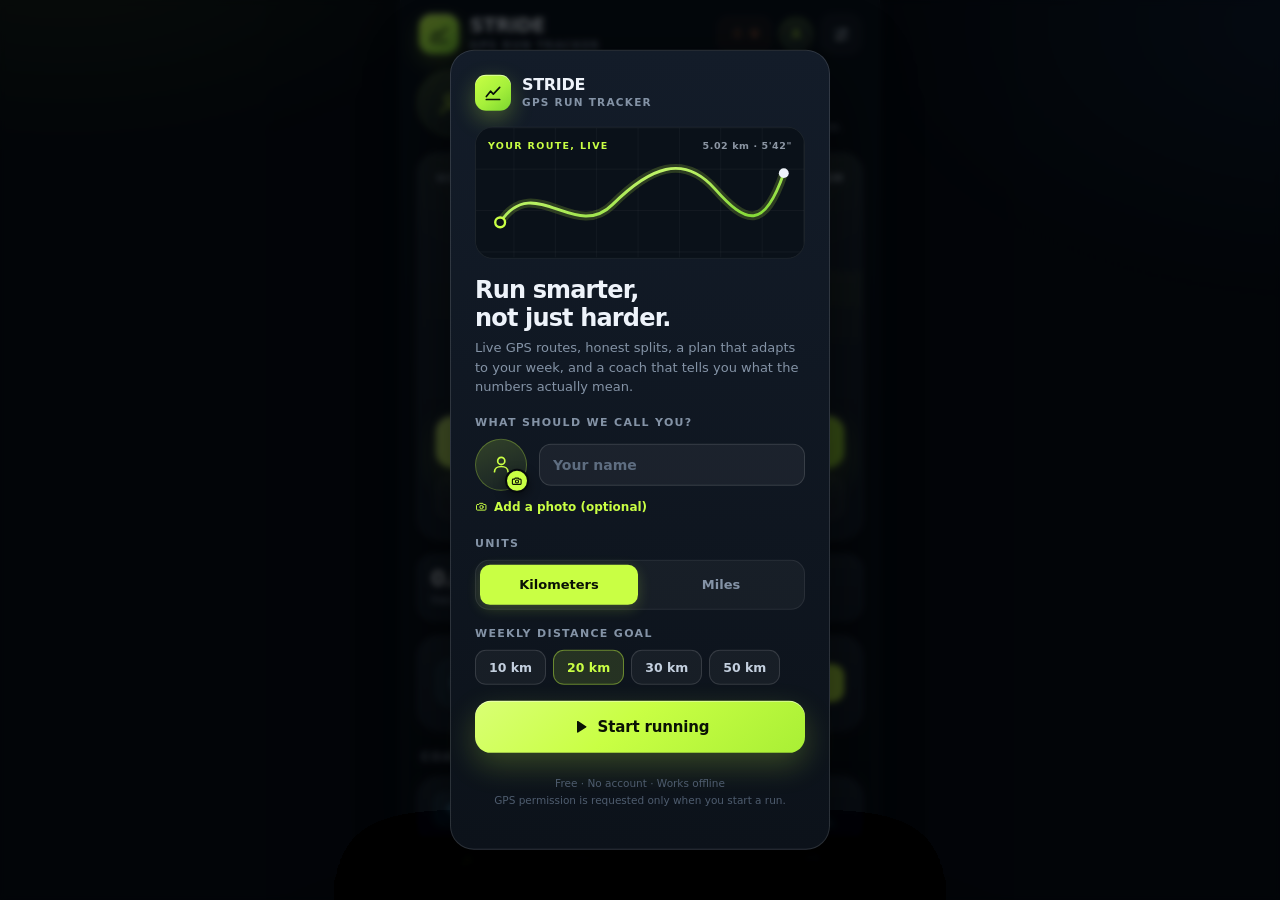
==== commit c58a8d70: "Update fmt.Println message from 'Hello' to 'Goodbye'" ====
--- a/index.html
+++ b/index.html
@@ -1534,6 +1534,333 @@
   .live-substats { margin-top: 8px; }
 }
 
+/* ---------- armed (not yet recording) state ---------- */
+.armed-card {
+  display: flex;
+  align-items: center;
+  gap: 10px;
+  margin: 10px 16px 0;
+  padding: 11px 13px;
+  border-radius: 14px;
+  background: rgba(201, 255, 68, 0.07);
+  border: 1px solid rgba(201, 255, 68, 0.22);
+}
+.armed-dot {
+  width: 8px; height: 8px; border-radius: 50%;
+  background: var(--volt);
+  flex: 0 0 auto;
+  animation: armedPulse 1.6s ease-in-out infinite;
+}
+@keyframes armedPulse {
+  0%, 100% { opacity: 0.35; transform: scale(0.85); }
+  50% { opacity: 1; transform: scale(1.15); }
+}
+.armed-body { flex: 1 1 auto; min-width: 0; }
+.armed-title { font-size: 12.5px; font-weight: 800; letter-spacing: -0.01em; color: #EEF3FA; }
+.armed-sub { font-size: 10.5px; color: var(--muted); margin-top: 1px; line-height: 1.35; }
+.armed-btn {
+  flex: 0 0 auto;
+  height: 30px;
+  padding: 0 11px;
+  border-radius: 9px;
+  font-size: 10.5px;
+  font-weight: 800;
+  letter-spacing: 0.05em;
+  text-transform: uppercase;
+  background: var(--volt);
+  color: #0A1205;
+}
+.armed-btn:active { transform: scale(0.95); }
+
+.live-substat.dim { opacity: 0.42; }
+.ctrl.hidden { display: none; }
+.live-dot.recording { background: var(--volt); }
+
+/* ============================================================
+   SOCIAL LAYER — confetti, celebration, badges, milestones
+   ============================================================ */
+
+.confetti-layer {
+  position: fixed;
+  inset: 0;
+  z-index: 95;
+  pointer-events: none;
+  display: none;
+}
+.confetti-layer:not([width="0"]) { display: block; }
+
+.milestone-toast {
+  position: fixed;
+  left: 50%;
+  top: calc(18% + var(--safe-t));
+  transform: translate(-50%, -14px) scale(0.94);
+  z-index: 92;
+  padding: 11px 20px;
+  border-radius: 14px;
+  background: linear-gradient(140deg, rgba(201,255,68,0.96), rgba(150,220,40,0.96));
+  color: #0A1205;
+  font-size: 14px;
+  font-weight: 800;
+  letter-spacing: 0.02em;
+  box-shadow: 0 16px 40px rgba(201,255,68,0.35);
+  opacity: 0;
+  pointer-events: none;
+  transition: opacity 0.25s ease, transform 0.3s cubic-bezier(0.22, 0.61, 0.36, 1);
+  white-space: nowrap;
+}
+.milestone-toast.show { opacity: 1; transform: translate(-50%, 0) scale(1); }
+
+.celebration {
+  position: fixed;
+  inset: 0;
+  z-index: 96;
+  display: grid;
+  place-items: center;
+  padding: 28px;
+  background: rgba(4, 7, 11, 0.78);
+  backdrop-filter: blur(6px);
+  -webkit-backdrop-filter: blur(6px);
+}
+.celeb-inner {
+  width: 100%;
+  max-width: 330px;
+  text-align: center;
+  padding: 26px 22px 20px;
+  border-radius: 26px;
+  background: linear-gradient(180deg, #131C29 0%, #0B1119 100%);
+  border: 1px solid rgba(201, 255, 68, 0.28);
+  box-shadow: 0 30px 80px rgba(0, 0, 0, 0.65), 0 0 0 1px rgba(255,255,255,0.03) inset;
+  animation: celebPop 0.42s cubic-bezier(0.22, 1.2, 0.36, 1);
+}
+@keyframes celebPop {
+  from { opacity: 0; transform: scale(0.9) translateY(14px); }
+  to { opacity: 1; transform: none; }
+}
+.celeb-ring {
+  width: 74px; height: 74px;
+  margin: 0 auto 14px;
+  border-radius: 50%;
+  display: grid; place-items: center;
+  background: radial-gradient(circle at 50% 30%, rgba(201,255,68,0.32), rgba(201,255,68,0.06));
+  border: 2px solid rgba(201, 255, 68, 0.5);
+  color: var(--volt);
+  box-shadow: 0 0 40px rgba(201, 255, 68, 0.28);
+}
+.celeb-ring svg { width: 34px; height: 34px; }
+.celeb-title { font-size: 21px; font-weight: 800; letter-spacing: -0.025em; color: #EEF3FA; }
+.celeb-sub { font-size: 13px; color: #8493A6; margin-top: 6px; line-height: 1.45; }
+
+/* ---------- badges ---------- */
+.badge-grid {
+  display: grid;
+  grid-template-columns: repeat(2, 1fr);
+  gap: 9px;
+}
+.badge-item {
+  padding: 12px;
+  border-radius: 14px;
+  background: rgba(255, 255, 255, 0.03);
+  border: 1px solid var(--line);
+  opacity: 0.55;
+}
+.badge-item.on { opacity: 1; background: linear-gradient(180deg, rgba(201,255,68,0.10), rgba(201,255,68,0.02)); border-color: rgba(201,255,68,0.28); }
+.badge-ico {
+  width: 30px; height: 30px;
+  border-radius: 9px;
+  display: grid; place-items: center;
+  background: rgba(255,255,255,0.05);
+  color: #66768A;
+  margin-bottom: 7px;
+}
+.badge-ico svg { width: 15px; height: 15px; }
+.badge-item.on .badge-ico { background: rgba(201,255,68,0.16); color: var(--volt); }
+.badge-item.tier-silver.on .badge-ico { background: rgba(99,200,255,0.16); color: var(--blue); }
+.badge-item.tier-gold.on .badge-ico { background: rgba(255,180,60,0.18); color: #FFB43C; }
+.badge-name { font-size: 12px; font-weight: 800; letter-spacing: -0.01em; color: var(--txt); }
+.badge-desc { font-size: 10.5px; color: var(--muted); margin-top: 2px; line-height: 1.35; }
+
+[data-theme="light"] .badge-item { background: #FFFFFF; }
+[data-theme="light"] .badge-item.on { background: linear-gradient(180deg, rgba(101,163,13,0.10), rgba(101,163,13,0.02)); border-color: rgba(101,163,13,0.3); }
+[data-theme="light"] .celeb-inner { background: #FFFFFF; border-color: rgba(101,163,13,0.3); }
+[data-theme="light"] .celeb-title { color: #0B1220; }
+[data-theme="light"] .celeb-sub { color: #64748B; }
+
+/* while waiting for the runner to move, a lone Finish button should not stretch */
+.live-controls:has(#ctrlPause.hidden) {
+  grid-template-columns: minmax(0, 240px);
+  justify-content: center;
+}
+
+/* ============================================================
+   PROFILE — name + photo at the very front
+   ============================================================ */
+
+/* the plan/today card used to sit flush against the stat tiles */
+.quick-grid + .card,
+.quick-grid + .section,
+.quick-grid + .today-card { margin-top: 14px; }
+.today-card + .section { margin-top: 18px; }
+
+.profile-hero {
+  display: flex;
+  align-items: center;
+  gap: 14px;
+  padding: 2px 0 16px;
+}
+.profile-id { flex: 1 1 auto; min-width: 0; }
+.profile-kicker {
+  font-size: 10.5px;
+  letter-spacing: 0.14em;
+  text-transform: uppercase;
+  color: var(--muted);
+  font-weight: 700;
+}
+.profile-name {
+  display: flex;
+  align-items: center;
+  gap: 7px;
+  max-width: 100%;
+  margin: 1px 0 0;
+  padding: 0;
+  background: none;
+  border: 0;
+  text-align: left;
+  color: var(--txt);
+  font: inherit;
+}
+.profile-name-txt {
+  font-size: 25px;
+  font-weight: 800;
+  letter-spacing: -0.03em;
+  line-height: 1.15;
+  overflow: hidden;
+  text-overflow: ellipsis;
+  white-space: nowrap;
+}
+.profile-pencil {
+  display: grid;
+  place-items: center;
+  width: 22px; height: 22px;
+  flex: 0 0 auto;
+  border-radius: 7px;
+  background: rgba(255, 255, 255, 0.06);
+  color: var(--muted);
+}
+.profile-pencil svg { width: 12px; height: 12px; }
+.profile-sub {
+  margin: 3px 0 0;
+  font-size: 12.5px;
+  color: var(--muted);
+  line-height: 1.4;
+}
+
+/* ---------- avatar ---------- */
+.avatar {
+  position: relative;
+  flex: 0 0 auto;
+  display: grid;
+  place-items: center;
+  border-radius: 50%;
+  overflow: visible;              /* the camera badge hangs off the edge */
+  background: linear-gradient(160deg, rgba(201, 255, 68, 0.18), rgba(201, 255, 68, 0.04)), var(--card);
+  border: 1px solid rgba(201, 255, 68, 0.28);
+  color: var(--volt);
+  padding: 0;
+  cursor: pointer;
+  -webkit-tap-highlight-color: transparent;
+}
+.avatar img {
+  width: 100%; height: 100%;
+  object-fit: cover;
+  border-radius: 50%;
+  display: block;
+}
+.avatar.has-photo,
+.avatar:has(img) { border-color: rgba(255, 255, 255, 0.16); }
+.avatar-ini {
+  font-weight: 800;
+  letter-spacing: -0.02em;
+  line-height: 1;
+  color: var(--volt);
+}
+.avatar-glyph svg { width: 45%; height: 45%; }
+.avatar-glyph { display: grid; place-items: center; width: 100%; height: 100%; }
+
+.avatar-sm { width: 34px; height: 34px; font-size: 12px; border-radius: 50%; }
+.avatar-md { width: 52px; height: 52px; font-size: 17px; }
+.avatar-lg { width: 66px; height: 66px; font-size: 22px; }
+.avatar-xl { width: 96px; height: 96px; font-size: 30px; }
+
+.avatar-cam {
+  position: absolute;
+  right: -3px; bottom: -3px;
+  width: 24px; height: 24px;
+  border-radius: 50%;
+  display: grid; place-items: center;
+  background: var(--volt);
+  color: #0A1205;
+  border: 2.5px solid var(--bg, #06090E);
+  box-shadow: 0 4px 12px rgba(0, 0, 0, 0.45);
+}
+.avatar-cam svg { width: 12px; height: 12px; stroke-width: 2.2; }
+.avatar-sm .avatar-cam { width: 0; height: 0; display: none; }   /* header stays clean */
+
+/* ---------- profile sheet ---------- */
+.profile-edit-top {
+  display: flex;
+  align-items: center;
+  gap: 16px;
+  padding: 4px 0 18px;
+}
+.profile-edit-actions {
+  display: flex;
+  flex-direction: column;
+  align-items: flex-start;
+  gap: 8px;
+  min-width: 0;
+}
+.profile-edit-actions .btn { width: auto; }
+.hint-sm { font-size: 11.5px; color: var(--muted); line-height: 1.4; }
+.profile-stats {
+  display: grid;
+  grid-template-columns: 1fr 1fr;
+  gap: 10px;
+  margin: 4px 0 18px;
+}
+.profile-stats > div {
+  background: rgba(255, 255, 255, 0.03);
+  border: 1px solid var(--line);
+  border-radius: var(--r-md);
+  padding: 11px 13px;
+}
+.profile-stats b { display: block; font-size: 19px; font-weight: 800; letter-spacing: -0.02em; }
+.profile-stats span { font-size: 10px; letter-spacing: 0.1em; text-transform: uppercase; color: var(--muted); font-weight: 700; }
+
+/* ---------- onboarding identity row ---------- */
+.ob-identity { display: flex; align-items: center; gap: 12px; }
+.ob-identity .text-input { flex: 1 1 auto; min-width: 0; }
+.ob-photo-link {
+  display: inline-flex;
+  align-items: center;
+  gap: 6px;
+  margin-top: 9px;
+  padding: 0;
+  background: none;
+  border: 0;
+  color: var(--volt);
+  font-size: 12px;
+  font-weight: 700;
+  cursor: pointer;
+}
+.ob-photo-link svg { width: 13px; height: 13px; }
+
+/* light theme */
+[data-theme="light"] .avatar { background: #FFFFFF; border-color: rgba(101, 163, 13, 0.35); }
+[data-theme="light"] .avatar-ini { color: #4D7C0F; }
+[data-theme="light"] .avatar-cam { border-color: #F4F7FB; }
+[data-theme="light"] .profile-pencil { background: rgba(15, 23, 42, 0.06); }
+[data-theme="light"] .profile-stats > div { background: #FFFFFF; }
+
 </style>
 </head>
 <body>
@@ -1555,6 +1882,7 @@
     </div>
     <div class="top-actions">
       <div class="chip-streak zero" id="streakChip"></div>
+      <button class="avatar avatar-sm" id="topAvatar" data-act="open-profile" aria-label="Your profile"></button>
       <button class="icon-btn" data-act="open-settings" aria-label="Settings">
         <svg viewBox="0 0 24 24" fill="none" stroke="currentColor" stroke-width="1.8" stroke-linecap="round" stroke-linejoin="round">
           <path d="M4 7.5h9"/><path d="M17.5 7.5H20"/><circle cx="15" cy="7.5" r="2.3"/>
@@ -1604,6 +1932,15 @@
         </div>
 
         <div class="live-target hidden" id="liveTarget"></div>
+
+        <div class="armed-card hidden" id="armedCard">
+          <div class="armed-dot"></div>
+          <div class="armed-body">
+            <div class="armed-title">Ready when you are</div>
+            <div class="armed-sub">Recording starts the moment you move.</div>
+          </div>
+          <button class="armed-btn hidden" data-act="force-start">Start anyway</button>
+        </div>
 
         <div class="map-wrap">
           <canvas id="liveMap"></canvas>
@@ -1646,7 +1983,7 @@
             <svg viewBox="0 0 24 24" fill="none"><rect x="6.8" y="4.8" width="3.8" height="14.4" rx="1.5" fill="currentColor"/><rect x="13.4" y="4.8" width="3.8" height="14.4" rx="1.5" fill="currentColor"/></svg>
             <span>Pause</span>
           </button>
-          <button class="ctrl ctrl-finish" data-act="finish-run">
+          <button class="ctrl ctrl-finish" id="ctrlFinish" data-act="finish-run">
             <svg viewBox="0 0 24 24" fill="none" stroke="currentColor" stroke-width="2" stroke-linecap="round" stroke-linejoin="round"><path d="M5.5 21V4"/><path d="M5.5 4.6h9.8l-1.7 3.4 1.7 3.4H5.5"/></svg>
             <span>Finish</span>
           </button>
@@ -1714,6 +2051,28 @@
   <div class="sheet-body" id="sheetSafetyBody"></div>
 </div>
 
+<div class="sheet" id="sheetBadges" role="dialog" aria-modal="true" aria-label="Badges">
+  <div class="sheet-grab"><i></i></div>
+  <div class="sheet-body" id="sheetBadgesBody"></div>
+</div>
+
+<div class="sheet" id="sheetRecap" role="dialog" aria-modal="true" aria-label="Weekly recap">
+  <div class="sheet-grab"><i></i></div>
+  <div class="sheet-body" id="sheetRecapBody"></div>
+</div>
+
+<div class="sheet" id="sheetShared" role="dialog" aria-modal="true" aria-label="Shared run">
+  <div class="sheet-grab"><i></i></div>
+  <div class="sheet-body" id="sheetSharedBody"></div>
+</div>
+
+<div class="sheet" id="sheetProfile" role="dialog" aria-modal="true" aria-label="Your profile">
+  <div class="sheet-grab"><i></i></div>
+  <div class="sheet-body" id="sheetProfileBody"></div>
+</div>
+
+<input type="file" id="photoInput" accept="image/*" hidden>
+
 <div class="modal" id="modalDialog" role="dialog" aria-modal="true"></div>
 <div class="modal onboard-modal" id="modalOnboard" role="dialog" aria-modal="true" aria-label="Welcome to STRIDE"></div>
 
@@ -1729,6 +2088,9 @@
 </div>
 
 <div class="toast" id="toast" role="status" aria-live="polite"></div>
+<div class="milestone-toast" id="milestoneToast"></div>
+<canvas id="confetti" class="confetti-layer" aria-hidden="true"></canvas>
+<div class="celebration hidden" id="celebration" role="dialog" aria-modal="true"></div>
 
 <script>
 /* ===== js/01-core.js ===== */
@@ -1744,6 +2106,7 @@
 
 const DEFAULT_SETTINGS = {
   name: "",
+  photo: null,          // data URL of the runner's photo (downscaled, ~20 KB)
   units: "km",          // 'km' | 'mi'
   voice: true,
   weightKg: 70,
@@ -2747,6 +3110,8 @@
   info: '<circle cx="12" cy="12" r="8.4"/><path d="M12 11v5.2"/><circle cx="12" cy="7.9" r="1" fill="currentColor" stroke="none"/>',
   download: '<path d="M12 4v10"/><path d="M8 11l4 4 4-4"/><path d="M4.6 19.4h14.8"/>',
   shoe: '<path d="M3.4 15.8v-3.1c1.6 0 2.8-.7 3.6-2.1l1.2-2.1 2.3 1.1c.5.2.7.5.6 1l-.2 1c1.5.2 2.9.8 4.2 1.8l2.6 2c1 .8.9 1.8.9 2.5H4.5a1.1 1.1 0 0 1-1.1-1.1Z"/><path d="M8.1 9.2l2 1"/>',
+  camera: '<path d="M4.4 8.6h2.7l1.3-2.1h6.2l1.3 2.1h2.7a1.6 1.6 0 0 1 1.6 1.6v7.2a1.6 1.6 0 0 1-1.6 1.6H4.4a1.6 1.6 0 0 1-1.6-1.6v-7.2a1.6 1.6 0 0 1 1.6-1.6Z"/><circle cx="12" cy="13.3" r="3.1"/>',
+  user: '<circle cx="12" cy="8.6" r="3.8"/><path d="M4.8 20.2c0-3.5 3.2-5.6 7.2-5.6s7.2 2.1 7.2 5.6"/>',
   wind: '<path d="M3.6 8.4h9.2a2.6 2.6 0 1 0-2.6-2.6"/><path d="M3.6 12.6h12.6a2.6 2.6 0 1 1-2.6 2.6"/><path d="M3.6 16.6h6.2"/>'
 };
 
@@ -3209,6 +3574,17 @@
     this.gpsAccuracy = null;
     this.gpsError = null;
     this.gpsReady = false;
+    this.armed = mode === "gps";
+    this.head = null;
+    this.anchor = null;
+    this.forced = false;               // user asked to start regardless of GPS
+    this.fixCount = 0;
+    this.armBuf = [];            // first fixes, averaged to beat GPS wander
+    this.movedFixes = 0;         // consecutive fixes that confirm real movement
+    this.armAnchor = null;       // fixed starting point while waiting for movement
+    this.armSigma = null;        // smoothed GPS noise estimate while arming
+    this.accPoint = null;        // last accepted (filtered) point
+    this._kf = null;             // constant-velocity Kalman filter state
     this.simulated = false;
     this.finished = false;
     this.startISO = new Date().toISOString();
@@ -3284,6 +3660,7 @@
     const speedBox = $("#speedSwitch");
     if (speedBox) speedBox.classList.toggle("hidden", this.mode !== "demo");
 
+    $("#armedCard")?.classList.add("hidden");
     if (this.mode === "demo") {
       const km = this.target ? clamp(this.target.km, 1, 12) : 5;
       this.track = makeDemoRoute(km * 1000, Math.random() * 10, 360);
@@ -3325,73 +3702,290 @@
     }
   }
 
+  /* ---------- GPS acquisition ----------
+     Real phones (especially indoors, or on the first fix after a cold start)
+     report ±60–150 m for a while. The old code simply refused to start, so the
+     app sat at "Locating…" forever. Now:
+
+       1. the very first fix is drawn on the map so you can see where you are,
+       2. recording starts as soon as the fix is good — or as soon as you have
+          actually moved, even on a mediocre fix,
+       3. a "Start anyway" button appears after 10 s so nothing blocks a run,
+       4. the GPS jitter threshold scales with the reported accuracy. */
+
+  startGate(acc) {
+    if (!acc) return "good";
+    if (acc <= 30) return "good";
+    if (acc <= 90) return "ok";
+    return "bad";
+  }
+
+  /** metres you must genuinely travel before an auto-start is believable */
+  startDistance(acc) {
+    const gate = this.startGate(acc);
+    if (gate === "good") return 12;
+    if (gate === "ok") return clamp((acc || 45) * 0.75, 22, 65);
+    return Infinity;              // ±100 m noise can never prove that you moved
+  }
+
+  /** accuracy-weighted average of a few fixes — kills GPS wander */
+  meanFix(list) {
+    if (!list || !list.length) return null;
+    let wsum = 0, lat = 0, lng = 0;
+    for (const f of list) {
+      const a = Math.max(f.acc || 15, 3);
+      const w = 1 / (a * a);
+      wsum += w; lat += f.lat * w; lng += f.lng * w;
+    }
+    return wsum ? { lat: lat / wsum, lng: lng / wsum } : null;
+  }
+
   onPosition(pos) {
     const { latitude, longitude, accuracy, altitude } = pos.coords;
-    this.gpsAccuracy = accuracy;
-    const accurate = !accuracy || accuracy <= 35;
+    const acc = typeof accuracy === "number" ? accuracy : null;
+    this.gpsAccuracy = acc;
+    this.fixCount = (this.fixCount || 0) + 1;
+
     const badge = $("#liveModeBadge");
-
+    const now = Date.now();
+    this.lastFixAt = now;
+
+    // ---------- not started yet ----------
     if (!this.gpsReady) {
-      if (accurate) {
-        this.gpsReady = true;
-        if (badge) { badge.className = "badge badge-gps"; badge.textContent = "GPS locked"; }
-        if ($("#liveStatusText")) $("#liveStatusText").textContent = "Recording";
-        beep(880, 0.09);
-        speak(this.target
-          ? `GPS locked. ${this.target.km} kilometers planned.`
-          : "GPS locked. Your run has started.");
-      } else if (badge) {
+      if (!this.firstFixAt) this.firstFixAt = now;
+      const fix = { lat: latitude, lng: longitude, t: pos.simTime || now, alt: altitude, acc };
+      this.head = fix;
+
+      // show the runner on the map immediately — orientation beats a blank grid
+      drawMap($("#liveMap"), [fix], { live: true, fix: this.head });
+
+      this.armBuf.push(fix);
+      if (this.armBuf.length > 12) this.armBuf.shift();
+
+      // anchor = average of the first fixes (fixed once, so it cannot drift with us),
+      // recent = average of the last fixes. Averaging stops a jittery ±60 m fix
+      // from looking like a 40 m sprint.
+      if (!this.armAnchor && this.armBuf.length >= 5) this.armAnchor = this.meanFix(this.armBuf.slice(0, 5));
+      const anchor = this.armAnchor || this.meanFix(this.armBuf);
+      const recent = this.meanFix(this.armBuf.slice(-Math.min(4, this.armBuf.length)));
+      this.anchor = anchor;
+
+      // how much do fixes at this accuracy actually wander? measure it, don't trust the number
+      let sigma = 0;
+      if (this.armBuf.length > 1) {
+        let sum = 0;
+        for (let i = 1; i < this.armBuf.length; i++) sum += haversine(this.armBuf[i - 1], this.armBuf[i]);
+        sigma = (sum / (this.armBuf.length - 1)) / Math.SQRT2;      // step noise → 1σ position noise
+      }
+      // smooth the noise estimate — a single noisy second should not flip the decision
+      this.armSigma = this.armSigma ? this.armSigma * 0.75 + sigma * 0.25 : sigma;
+      sigma = this.armSigma;
+      const n1 = Math.min(5, this.armBuf.length), n2 = Math.min(4, this.armBuf.length);
+      const se = sigma * Math.sqrt(1 / n1 + 1 / n2);
+
+      const moved = anchor && recent ? haversine(anchor, recent) : 0;
+
+      // Auto-start only on evidence we can defend: a genuinely good fix AND
+      // a measured noise level to match. Otherwise the runner taps "Start anyway"
+      // — we never invent a run out of GPS wander.
+      // auto-start when the fix is decent and its noise matches what the phone claims
+      const noisy = (acc && acc > 30) || sigma > Math.max(12, (acc || 20) * 1.6);
+      const need = clamp(3 * se, 15, 60);
+      const settled = this.armBuf.length >= 8;         // ~8 s of fixes before deciding
+      const weak = noisy || this.startGate(acc) === "bad";
+
+      if (settled && !noisy && moved >= need) this.movedFixes = (this.movedFixes || 0) + 1;
+      else this.movedFixes = 0;
+
+      const ready = settled && !noisy && moved >= need && this.movedFixes >= 2;
+
+      this.armDebug = { sigma: Math.round(sigma), se: Math.round(se), moved: Math.round(moved), need: Math.round(need), weak, settled, n: this.armBuf.length };
+      if ((ready || this.forced) && this.status !== "paused") {
+        const at = recent && !this.forced ? recent : fix;
+        this.beginRecording({ lat: at.lat, lng: at.lng, t: fix.t, alt: altitude, acc });
+        return;
+      }
+
+      if (badge) {
         badge.className = "badge badge-gps warn";
-        badge.textContent = accuracy ? `Locating ±${Math.round(accuracy)} m` : "Locating…";
+        badge.textContent = acc ? `GPS ±${Math.round(acc)} m` : "Locating…";
       }
-    } else if (badge) {
-      badge.className = "badge " + (accurate ? "badge-gps" : "badge-gps warn");
-      badge.textContent = `GPS ±${Math.round(accuracy || 0)} m`;
+      this.updateArmedUI(now - this.firstFixAt, acc, moved, need, weak);
+      return;
     }
 
-    if (!this.gpsReady) return;
-    if (accuracy && accuracy > 45) return;
-
+    // ---------- already recording ----------
+    if (badge) {
+      const good = !acc || acc <= 35;
+      badge.className = "badge " + (good ? "badge-gps" : "badge-gps warn");
+      badge.textContent = `GPS ±${Math.round(acc || 0)} m`;
+    }
+
+    // very poor fixes are used for the map only, never for distance
+    if (acc && acc > 60) {
+      this.head = { lat: latitude, lng: longitude, t: pos.simTime || now, alt: altitude, acc };
+      return;
+    }
+
+    // smooth the raw fix so a stationary phone does not "run" 500 m
+    const fused = this.fuseFix({ lat: latitude, lng: longitude, t: pos.simTime || now, acc });
     const p = {
-      lat: latitude,
-      lng: longitude,
-      t: pos.simTime || Date.now(),
+      lat: fused.lat,
+      lng: fused.lng,
+      t: pos.simTime || now,
       alt: typeof altitude === "number" ? altitude : null,
-      acc: accuracy
+      acc
     };
-
-    const last = this.points[this.points.length - 1];
-
-    // auto-paused: only wake up when the runner actually moves again
+    this.head = p;
+
+    const lastAcc = this.accPoint || this.points[this.points.length - 1];
+
+    // auto-paused: wake up once the runner actually moves again
     if (this.paused) {
       if (this.pauseReason === "manual") return;
-      if (!last) { this.resume(true); }
-      else if (haversine(last, p) >= 10) {
-        this.resume(true);
-      } else {
+      if (!lastAcc) this.resume(true);
+      else if (haversine(lastAcc, p) >= Math.max(12, (acc || 10) * 0.7)) this.resume(true);
+      else return;
+    }
+
+    if (lastAcc) {
+      const d = haversine(lastAcc, p);
+      const dt = Math.max((p.t - lastAcc.t) / 1000, 0.5);
+      const minStep = clamp((acc || 10) * 0.9, 6, 30);   // a step, not a wander
+
+      if (d < minStep) return;                       // wander, not a step
+      if (d / dt > 9) {                              // impossible speed → break the line
+        p.g = true;
+        this.addPoint(p);
+        this.accPoint = p;
         return;
       }
-    }
-
-    if (last) {
-      const d = haversine(last, p);
-      const dt = Math.max((p.t - last.t) / 1000, 0.5);
-      if (d < 1.4) return;                          // jitter while standing still
-      if (d / dt > 12) {
-        // impossible speed: keep the fix as an anchor but do not connect or count it
-        p.g = true;
-      } else if (!p.g) {
-        this.lastMoveT = Date.now();
-        this.lastFixT = Date.now();
-      }
+      p.moved = d;
+      this.accPoint = p;
+      // only count this as movement if the filter says we are actually moving —
+      // otherwise GPS wander keeps auto-pause from ever firing
+      if (this.filterSpeed() >= 0.55) this.lastMoveT = now;
+      this.lastFixT = now;
     } else {
-      this.lastMoveT = Date.now();
-      this.lastFixT = Date.now();
+      this.accPoint = p;
+      this.lastMoveT = now;
+      this.lastFixT = now;
       this.splitStartT = p.t;
+      if (this.points.length === 0) this.points = [p];
     }
 
     this.addPoint(p);
     this.tick();
+  }
+
+  /** constant-velocity Kalman filter — smooths GPS wander without lagging real movement */
+  fuseFix(raw) {
+    const acc = Math.max(raw.acc || 10, 5);
+    if (!this._kf) {
+      this._kf = {
+        lat0: raw.lat, lng0: raw.lng, t: raw.t,
+        x: { p: 0, v: 0, P00: 100, P01: 0, P11: 4 },
+        y: { p: 0, v: 0, P00: 100, P01: 0, P11: 4 }
+      };
+    }
+    const K = this._kf;
+    const mPerLng = 111320 * Math.cos(K.lat0 * Math.PI / 180);
+    const dt = clamp((raw.t - K.t) / 1000, 0.2, 10);
+    K.t = raw.t;
+    const sig = acc * 0.8;
+    this.kfStep(K.x, (raw.lng - K.lng0) * mPerLng, dt, sig);
+    this.kfStep(K.y, (raw.lat - K.lat0) * 111320, dt, sig);
+    return { lat: K.lat0 + K.y.p / 111320, lng: K.lng0 + K.x.p / mPerLng };
+  }
+
+  /** current smoothed speed in m/s (0 when the filter is cold) */
+  filterSpeed() {
+    if (!this._kf) return 0;
+    return Math.hypot(this._kf.x.v, this._kf.y.v);
+  }
+
+  kfStep(s, z, dt, sig) {
+    const R = Math.max(sig * sig, 16), q = 0.03;
+    s.p += s.v * dt;
+    s.P00 += 2 * dt * s.P01 + dt * dt * s.P11 + q * dt;
+    s.P01 += dt * s.P11;
+    s.P11 += q * dt;
+    const S = s.P00 + R, K0 = s.P00 / S, K1 = s.P01 / S, y = z - s.p;
+    s.p += K0 * y; s.v += K1 * y;
+    const n00 = s.P00 - K0 * s.P00, n01 = s.P01 - K0 * s.P01, n11 = s.P11 - K1 * s.P01;
+    s.P00 = n00; s.P01 = n01; s.P11 = n11;
+  }
+
+  /** flip from "armed" to actually recording */
+  beginRecording(head) {
+    this.gpsReady = true;
+    this.armed = false;
+    const p = {
+      lat: head.lat, lng: head.lng, t: head.t,
+      alt: typeof head.alt === "number" ? head.alt : null,
+      acc: head.acc
+    };
+    this.points = [p];
+    this.distM = 0;
+    this.accPoint = p;
+    this._kf = null;
+    this.armBuf = [];
+    this.movedFixes = 0;
+    this.armAnchor = null;
+    this.armSigma = null;
+    this.splitStartT = p.t;
+    this.lastMoveT = Date.now();
+    this.lastFixT = Date.now();
+
+    const badge = $("#liveModeBadge");
+    if (badge) { badge.className = "badge badge-gps"; badge.textContent = "GPS locked"; }
+    $("#armedCard")?.classList.add("hidden");
+    $("#liveDot")?.classList.add("recording");
+    const st = $("#liveStatusText");
+    if (st) st.textContent = "Recording";
+
+    beep(920, 0.1);
+    setTimeout(() => beep(1240, 0.12), 120);
+    speak(this.target
+      ? `Recording started. ${this.target.km} kilometers planned.`
+      : "Recording started. Have a good run.");
+    this.tick();
+  }
+
+  /** visible "waiting / ready" card so a stationary phone never looks like a run */
+  updateArmedUI(waited, acc, moved, need, weak) {
+    const card = $("#armedCard");
+    if (!card) return;
+    card.classList.remove("hidden");
+
+    const title = card.querySelector(".armed-title");
+    const sub = card.querySelector(".armed-sub");
+    const btn = card.querySelector("[data-act='force-start']");
+    if (!title || !sub) return;
+
+    const n = Math.round(moved || 0);
+    const goal = Math.round(need || 0);
+
+    if (weak) {
+      title.textContent = "Your call — start anyway";
+      sub.textContent = "GPS is at ±" + Math.round(acc || 0) + " m, so we won't guess. Tap start and the timer runs; your line and distance firm up as the fix improves.";
+    } else if (n >= Math.max(10, goal * 0.75)) {
+      title.textContent = "Keep going — almost live";
+      sub.textContent = n + " m of " + goal + " m. Recording begins by itself once you pass that.";
+    } else {
+      title.textContent = "Ready when you are";
+      sub.textContent = "Start walking — the timer begins on its own after a few steps. It never runs while you stand still.";
+    }
+
+    if (btn) btn.classList.remove("hidden");   // never leave the runner with no way to start
+  }
+
+  /** user tapped "Start anyway" */
+  forceStart() {
+    this.forced = true;
+    const head = this.head;
+    if (head) this.beginRecording({ ...head, t: head.t || Date.now() });
+    else toast("No fix yet — we start the second one arrives");
   }
 
   /** incremental accumulation — avoids re-walking 10k points four times a second */
@@ -3566,13 +4160,35 @@
     if (this.finished) return;
 
     // auto-pause when the runner has not moved for a while
-    if (state.settings.autoPause && !this.paused && this.mode !== "demo" &&
-        this.distM > 60 && this.lastMoveT && Date.now() - this.lastMoveT > 12000) {
+    if (state.settings.autoPause && !this.paused && !this.armed && this.mode !== "demo" &&
+        this.lastMoveT && Date.now() - this.lastMoveT > 12000 &&
+        (this.distM > 60 || this.filterSpeed() < 0.55)) {
       this.pause(true);
     }
 
     const s = this.stats();
     const label = unitDef().label;
+
+    // armed (no recording yet): keep the panel calm and honest
+    const armedNow = this.mode === "gps" && !this.gpsReady;
+    $("#liveTime").parentElement.classList.toggle("dim", armedNow);
+    $("#livePace").parentElement.classList.toggle("dim", armedNow);
+    if (armedNow) {
+      $("#liveStatusText").textContent = "Not started";
+      $("#ctrlPause").classList.add("hidden");
+      $("#ctrlFinish").classList.remove("hidden");
+      // keep the runner on the map instead of the "Waiting for GPS…" placeholder
+      if (this.head) drawMap($("#liveMap"), [this.head], { live: true, fix: this.head });
+      $("#bgNote")?.classList.add("hidden");
+      $("#lastSplit")?.classList.add("hidden");
+    } else {
+      if (this.mode === "gps") {
+        const note = $("#bgNote");
+        if (note) note.classList.toggle("hidden", !!store.get("stride.bgack"));
+      }
+      $("#lastSplit")?.classList.remove("hidden");
+      $("#ctrlPause").classList.remove("hidden");
+    }
 
     $("#liveDist").textContent = fmtDist(s.distM, 2);
     $("#liveTime").textContent = fmtTime(s.duration);
@@ -3587,7 +4203,9 @@
       live.textContent = `${fmtDist(s.distM, 2)} ${label}, ${fmtTime(s.duration)}, pace ${fmtPace(s.pace)} per ${label}`;
     }
 
-    drawMap($("#liveMap"), s.points, { live: !this.paused });
+    // while armed, show the live position instead of an empty "waiting" map
+    if (armedNow && this.head) drawMap($("#liveMap"), [this.head], { live: true, fix: this.head });
+    else drawMap($("#liveMap"), s.points, { live: !this.paused });
     this.updateReturnToStart(s.points);
 
     if (this.target) {
@@ -3606,14 +4224,18 @@
     } else {
       const nextKm = (s.splits.length + 1) * unitDef().m;
       const toSplit = nextKm - s.distM;
-      $("#nextCue").textContent = !this.gpsReady && this.mode === "gps"
-        ? "Waiting for GPS — timer starts when you do"
+      const armedNow2 = !this.gpsReady && this.mode === "gps";
+      $("#nextCue").textContent = armedNow2
+        ? (this.gpsAccuracy && this.gpsAccuracy > 30
+            ? "Tap start when you're ready — or wait for a better fix"
+            : "Start walking — recording begins by itself")
         : s.distM < 15
-          ? "Start moving to begin tracking"
+          ? "Tracking — distance starts with your first steps"
           : `Next ${label} split in ${Math.max(0, Math.round(toSplit))} m`;
     }
 
     this.updateWorkoutStep(s);
+    if (!this.paused && s.distM > 100) checkLiveMilestone(this, s);
 
     if (s.lastSplit && s.lastSplit.index > this.lastSplitIndex) {
       this.lastSplitIndex = s.lastSplit.index;
@@ -3836,6 +4458,19 @@
   const s = liveSession.stats();
   const label = unitDef().label;
 
+  if (!liveSession.gpsReady && liveSession.mode === "gps") {
+    showDialog({
+      title: "Cancel this run?",
+      text: "Recording hasn't started yet — no GPS movement was detected, so there is nothing to save.",
+      actions: [
+        { label: "Keep waiting", style: "btn-ghost" },
+        { label: "Yes, cancel", style: "btn-danger", onClick: () => {
+            liveSession.discard(); liveSession = null; closeLiveScreen();
+        } }
+      ]
+    });
+    return;
+  }
   if (s.distM < 30 || s.duration < 10) {
     showDialog({
       title: "This run is very short",
@@ -3878,6 +4513,10 @@
     renderPlan();
     renderRunTab();
     openRunSummary(result.run.id);
+    // the payoff moment: badge or personal best, a beat after the summary lands
+    if (typeof celebrateRun === "function") {
+      setTimeout(() => { try { celebrateRun(result.run, result.autoDone); } catch (e) {} }, 900);
+    }
   }
 }
 
@@ -4099,14 +4738,27 @@
       ${recent.map(runItemMarkup).join("")}
     </div>` : "";
 
+  const fullName = (state.settings.name || "").trim();
+  const hasPhoto = !!state.settings.photo;
+  const weekLine = weekKm > 0
+    ? `${fmtDist1(weekKm * 1000)} ${u} covered this week · ${week.runs} run${week.runs === 1 ? "" : "s"}`
+    : "A clear route, a steady pace, and one goal. Let's move.";
+
   $("#runIdle").innerHTML = `
-    <div class="screen-head">
-      <h1 class="screen-title">${greeting()}${name ? `, ${escapeHtml(name)}` : ""}</h1>
-      <p class="screen-sub">${
-        weekKm > 0
-          ? `${fmtDist1(weekKm * 1000)} ${u} covered this week · ${week.runs} run${week.runs === 1 ? "" : "s"}`
-          : "A clear route, a steady pace, and one goal. Let's move."
-      }</p>
+    <div class="profile-hero">
+      <button class="avatar avatar-lg" data-avatar="camera" data-act="open-profile"
+              aria-label="${hasPhoto ? "Change your photo" : "Upload a photo"}">
+        ${avatarFaceHTML()}
+        <span class="avatar-cam">${icon("camera")}</span>
+      </button>
+      <div class="profile-id">
+        <div class="profile-kicker">${greeting()}</div>
+        <button class="profile-name" data-act="open-profile">
+          <span class="profile-name-txt"${fullName ? "" : ' style="color:var(--muted)"'}>${fullName ? escapeHtml(fullName) : "Add your name"}</span>
+          <span class="profile-pencil">${icon("settings")}</span>
+        </button>
+        <p class="profile-sub">${weekLine}</p>
+      </div>
     </div>
 
     <div class="card hero-card">
@@ -4487,6 +5139,30 @@
         </div>
         <div class="chart-box"><canvas id="chartPace"></canvas></div>
       </div>
+    </div>
+
+    <div class="section">
+      <div class="section-head">
+        <h2 class="section-title">This week</h2>
+        <button class="link-btn" data-act="open-recap">Recap card ${icon("chev")}</button>
+      </div>
+      <div class="card" style="padding:15px 16px">
+        <div class="row-between">
+          <div>
+            <div style="font-size:26px;font-weight:800;letter-spacing:-0.03em" class="num">${weekDisp.toFixed(1)} <span style="font-size:12px;color:var(--muted)">${u}</span></div>
+            <div class="chart-sub">${week.runs} run${week.runs === 1 ? "" : "s"} · ${weekStreak()}-week streak</div>
+          </div>
+          <button class="btn btn-ghost btn-sm" style="width:auto;padding:0 14px" data-act="open-recap">${icon("download")} Share</button>
+        </div>
+      </div>
+    </div>
+
+    <div class="section">
+      <div class="section-head">
+        <h2 class="section-title">Badges</h2>
+        <button class="link-btn" data-act="open-badges">All ${icon("chev")}</button>
+      </div>
+      ${badgeListMarkup(true)}
     </div>
 
     <div class="section">
@@ -5115,10 +5791,10 @@
 
 /* ---------------- onboarding ---------------- */
 
-let ob = { units: "km", goalIdx: 1, name: "" };
+let ob = { units: "km", goalIdx: 1, name: "", photo: null };
 
 function openOnboarding() {
-  ob = { units: state.settings.units, goalIdx: 1, name: state.settings.name || "" };
+  ob = { units: state.settings.units, goalIdx: 1, name: state.settings.name || "", photo: state.settings.photo || null };
   renderOnboarding();
   $("#overlay").classList.add("show");
   $("#modalOnboard").classList.add("open");
@@ -5171,7 +5847,17 @@
 
     <div class="field">
       <span class="field-label">What should we call you?</span>
-      <input class="text-input" id="obName" placeholder="Your name" value="${escapeHtml(ob.name)}" maxlength="24" autocomplete="off">
+      <div class="ob-identity">
+        <button class="avatar avatar-md" data-avatar="camera" data-act="profile-photo"
+                aria-label="Add a photo">
+          ${avatarFaceHTML(ob.photo, ob.name)}
+          <span class="avatar-cam">${icon("camera")}</span>
+        </button>
+        <input class="text-input" id="obName" placeholder="Your name" value="${escapeHtml(ob.name)}" maxlength="24" autocomplete="off">
+      </div>
+      <button class="ob-photo-link" data-act="profile-photo">
+        ${icon("camera")} ${ob.photo ? "Change photo" : "Add a photo (optional)"}
+      </button>
     </div>
 
     <div class="field">
@@ -5626,15 +6312,71 @@
   ctx.fillStyle = "rgba(238,243,250,0.6)";
   ctx.font = "600 28px Inter, system-ui, sans-serif";
   ctx.fillText(fmtDateFull(run.date), W / 2, 1160);
-  if (state.settings.name) {
+  if (state.settings.name || state.settings.photo) {
+    const nm = state.settings.name || "Runner";
+    ctx.font = "800 30px Inter, system-ui, sans-serif";
+    const nameW = ctx.measureText(nm).width;
+    const avR = 26, gap = 12;
+    const totalW = avR * 2 + gap + nameW;
+    const startX = W / 2 - totalW / 2;
+    ctx.save();
+    drawAvatarCircle(ctx, startX + avR, 1204, avR, { ringWidth: 3 });
     ctx.fillStyle = "#C9FF44";
     ctx.font = "800 30px Inter, system-ui, sans-serif";
-    ctx.fillText(state.settings.name, W / 2, 1214);
+    ctx.textAlign = "left";
+    ctx.fillText(nm, startX + avR * 2 + gap, 1214);
+    ctx.restore();
+    ctx.textAlign = "center";
   }
   ctx.fillStyle = "rgba(132,147,166,0.55)";
   ctx.font = "600 22px Inter, system-ui, sans-serif";
   ctx.fillText("made with STRIDE", W / 2, 1280);
   ctx.textAlign = "left";
+}
+
+/** draw the profile photo / initials into a canvas circle — share cards use this */
+let _photoCache = { src: null, img: null };
+function photoImage() {
+  const src = state.settings.photo;
+  if (!src) return null;
+  if (_photoCache.src === src && _photoCache.img && _photoCache.img.complete) return _photoCache.img;
+  const img = new Image();
+  img.src = src;
+  _photoCache = { src, img };
+  return img.complete ? img : null;
+}
+
+function drawAvatarCircle(ctx, cx, cy, r, opts = {}) {
+  ctx.save();
+  ctx.beginPath();
+  ctx.arc(cx, cy, r, 0, Math.PI * 2);
+  ctx.closePath();
+  ctx.clip();
+  const img = photoImage();
+  if (img && img.naturalWidth) {
+    const side = Math.min(img.naturalWidth, img.naturalHeight);
+    const sx = (img.naturalWidth - side) / 2;
+    const sy = (img.naturalHeight - side) / 2;
+    ctx.drawImage(img, sx, sy, side, side, cx - r, cy - r, r * 2, r * 2);
+  } else {
+    ctx.fillStyle = opts.fallbackBg || "rgba(201,255,68,0.14)";
+    ctx.fillRect(cx - r, cy - r, r * 2, r * 2);
+    const ini = initialsOf(state.settings.name);
+    if (ini) {
+      ctx.fillStyle = opts.fallbackColor || "#C9FF44";
+      ctx.font = `800 ${Math.round(r * 0.86)}px Inter, system-ui, sans-serif`;
+      ctx.textAlign = "center";
+      ctx.textBaseline = "middle";
+      ctx.fillText(ini, cx, cy + r * 0.04);
+      ctx.textBaseline = "alphabetic";
+    }
+  }
+  ctx.restore();
+  ctx.beginPath();
+  ctx.arc(cx, cy, r, 0, Math.PI * 2);
+  ctx.lineWidth = opts.ringWidth || 4;
+  ctx.strokeStyle = opts.ring || "rgba(201,255,68,0.42)";
+  ctx.stroke();
 }
 
 function roundRect(ctx, x, y, w, h, r) {
@@ -6069,7 +6811,923 @@
 }
 
 
-/* ===== js/05-app.js ===== */
+/* ---------------- profile: name + photo ----------------
+   The runner's identity sits at the very top of the home screen and on every
+   share card. Photos are cropped square, downscaled to 384 px and stored as a
+   JPEG data URL (~20–30 KB) inside the same local state as everything else —
+   nothing ever leaves the device. */
+
+function initialsOf(name) {
+  const parts = String(name || "").trim().split(/\s+/).filter(Boolean);
+  if (!parts.length) return "";
+  return (parts[0][0] + (parts[1] ? parts[1][0] : "")).toUpperCase();
+}
+
+/** the inside of an avatar: photo, initials, or a neutral person glyph */
+function avatarFaceHTML(photo, name) {
+  const p = photo === undefined ? state.settings.photo : photo;
+  const n = name === undefined ? state.settings.name : name;
+  if (p) return `<img src="${p}" alt="">`;
+  const ini = initialsOf(n);
+  return ini
+    ? `<span class="avatar-ini">${escapeHtml(ini)}</span>`
+    : `<span class="avatar-glyph">${icon("user")}</span>`;
+}
+
+function refreshAvatarNodes() {
+  document.querySelectorAll("[data-avatar]").forEach(el => {
+    el.innerHTML = avatarFaceHTML() +
+      (el.dataset.avatar === "camera"
+        ? `<span class="avatar-cam">${icon("camera")}</span>`
+        : "");
+  });
+  const top = $("#topAvatar");
+  if (top) {
+    top.innerHTML = avatarFaceHTML();
+    top.classList.toggle("has-photo", !!state.settings.photo);
+    top.setAttribute("aria-label",
+      state.settings.name ? `${state.settings.name} — open profile` : "Open your profile");
+  }
+}
+
+function pickPhoto() {
+  const input = $("#photoInput");
+  if (!input) return;
+  input.value = "";           // so picking the same file twice still fires
+  input.click();
+}
+
+/** square-crop + downscale a picked file into a small JPEG data URL */
+function resizePhoto(file, maxPx = 384, quality = 0.86) {
+  return new Promise((resolve, reject) => {
+    const url = URL.createObjectURL(file);
+    const img = new Image();
+    img.onload = () => {
+      try {
+        const side = Math.min(img.naturalWidth || img.width, img.naturalHeight || img.height);
+        if (!side) throw new Error("empty");
+        const sx = ((img.naturalWidth || img.width) - side) / 2;
+        const sy = ((img.naturalHeight || img.height) - side) / 2;
+        const out = Math.max(64, Math.min(maxPx, side));
+        const c = document.createElement("canvas");
+        c.width = c.height = out;
+        const ctx = c.getContext("2d");
+        ctx.imageSmoothingEnabled = true;
+        ctx.imageSmoothingQuality = "high";
+        ctx.drawImage(img, sx, sy, side, side, 0, 0, out, out);
+        URL.revokeObjectURL(url);
+        resolve(c.toDataURL("image/jpeg", quality));
+      } catch (err) {
+        URL.revokeObjectURL(url);
+        reject(err);
+      }
+    };
+    img.onerror = () => { URL.revokeObjectURL(url); reject(new Error("decode")); };
+    img.src = url;
+  });
+}
+
+async function handlePhotoFile(file) {
+  if (!file) return;
+  if (file.type && !/^image\//.test(file.type)) {
+    toast("That file is not an image");
+    return;
+  }
+  try {
+    const data = await resizePhoto(file);
+    if (data.length > 400 * 1024) {          // keep localStorage healthy
+      const smaller = await resizePhoto(file, 256, 0.78);
+      if (smaller.length >= data.length) { toast("Photo too large — try a smaller one"); return; }
+      state.settings.photo = smaller;
+    } else {
+      state.settings.photo = data;
+    }
+    // onboarding has its own draft copy
+    if ($("#modalOnboard") && $("#modalOnboard").classList.contains("open")) {
+      ob.photo = state.settings.photo;
+      renderOnboarding();
+    } else {
+      saveState();
+      refreshAvatarNodes();
+      if ($("#sheetProfile") && !$("#sheetProfile").classList.contains("hidden")) renderProfileSheet();
+      renderRunTab();
+    }
+    toast("Photo updated");
+  } catch (e) {
+    toast("Could not read that photo — a JPG or PNG works best");
+  }
+}
+
+function removePhoto() {
+  state.settings.photo = null;
+  if ($("#modalOnboard") && $("#modalOnboard").classList.contains("open")) {
+    ob.photo = null;
+    renderOnboarding();
+    return;
+  }
+  saveState();
+  refreshAvatarNodes();
+  renderProfileSheet();
+  renderRunTab();
+  toast("Photo removed");
+}
+
+function profileLifetime() {
+  const runs = realRuns();
+  const km = runs.reduce((a, r) => a + r.distM, 0) / 1000;
+  return { runs: runs.length, km };
+}
+
+function renderProfileSheet() {
+  const st = state.settings;
+  const life = profileLifetime();
+  const u = unitDef();
+  const dist = u.label === "mi" ? life.km / 1.609344 : life.km;
+  $("#sheetProfileBody").innerHTML = `
+    <div class="sheet-head">
+      <div>
+        <div class="sheet-title">Your profile</div>
+        <div class="sheet-sub">Your name and photo appear on the home screen and on every share card.</div>
+      </div>
+      <button class="sheet-close" data-act="close-sheet">${icon("x")}</button>
+    </div>
+
+    <div class="profile-edit-top">
+      <button class="avatar avatar-xl" data-avatar="camera" data-act="profile-photo"
+              aria-label="${st.photo ? "Change photo" : "Upload a photo"}">
+        ${avatarFaceHTML()}
+        <span class="avatar-cam">${icon("camera")}</span>
+      </button>
+      <div class="profile-edit-actions">
+        <button class="btn btn-primary btn-sm" data-act="profile-photo">
+          ${icon("camera")} ${st.photo ? "Change photo" : "Upload photo"}
+        </button>
+        ${st.photo
+          ? `<button class="btn btn-ghost btn-sm" data-act="profile-photo-remove">${icon("trash")} Remove photo</button>`
+          : `<span class="hint-sm">Optional. A photo makes your recap card personal.</span>`}
+      </div>
+    </div>
+
+    <div class="field">
+      <span class="field-label">Your name</span>
+      <input class="text-input" id="profileName" placeholder="e.g. Aarav Sharma"
+             value="${escapeHtml(st.name)}" maxlength="24" autocomplete="off">
+    </div>
+
+    <div class="profile-stats">
+      <div><b>${fmtDist1(life.km * 1000)}</b><span>${u.label} lifetime</span></div>
+      <div><b>${life.runs}</b><span>${life.runs === 1 ? "run" : "runs"}</span></div>
+    </div>
+
+    <button class="btn btn-primary" data-act="save-profile">Save profile</button>
+    <p class="footer-note">Stored only in this browser — nothing is uploaded anywhere.</p>
+  `;
+}
+
+function openProfileSheet() {
+  renderProfileSheet();
+  openSheet("#sheetProfile");
+}
+
+function saveProfile() {
+  const input = $("#profileName");
+  if (input) state.settings.name = input.value.trim().slice(0, 24);
+  saveState();
+  closeSheets();
+  refreshAvatarNodes();
+  renderRunTab();
+  if (typeof renderStats === "function") renderStats();
+  haptic(10);
+  toast(state.settings.name ? `Saved — looking good, ${firstName() || "runner"}` : "Profile saved");
+}
+
+
+/* ===== js/05-social.js ===== */
+/* ============================================================
+   STRIDE — 05 · SOCIAL
+   The parts that make people come back and send it to a friend:
+   milestones, confetti, achievements, shareable run links and a
+   weekly recap card. No backend — runs travel inside the URL.
+   ============================================================ */
+
+"use strict";
+
+/* ---------------- confetti ---------------- */
+
+let _confettiRaf = null;
+
+function celebrateConfetti(duration = 2000) {
+  const canvas = $("#confetti");
+  if (!canvas) return;
+  const dpr = Math.min(window.devicePixelRatio || 1, 2);
+  canvas.width = window.innerWidth * dpr;
+  canvas.height = window.innerHeight * dpr;
+  canvas.style.width = "100%";
+  canvas.style.height = "100%";
+  const ctx = canvas.getContext("2d");
+  ctx.setTransform(dpr, 0, 0, dpr, 0, 0);
+
+  const W = window.innerWidth, H = window.innerHeight;
+  const colours = ["#C9FF44", "#FFFFFF", "#63C8FF", "#FF8A4C", "#FF6B9A"];
+  const parts = [];
+  const start = performance.now();
+
+  for (let i = 0; i < 110; i++) {
+    parts.push({
+      x: W / 2 + (Math.random() - 0.5) * W * 0.6,
+      y: H * 0.42 + (Math.random() - 0.5) * 60,
+      vx: (Math.random() - 0.5) * 9,
+      vy: -6 - Math.random() * 9,
+      size: 3 + Math.random() * 5,
+      rot: Math.random() * Math.PI,
+      vr: (Math.random() - 0.5) * 0.3,
+      colour: colours[Math.floor(Math.random() * colours.length)],
+      life: 1
+    });
+  }
+
+  cancelAnimationFrame(_confettiRaf);
+  const frame = now => {
+    const t = now - start;
+    ctx.clearRect(0, 0, W, H);
+    for (const p of parts) {
+      p.vy += 0.32;
+      p.vx *= 0.995;
+      p.x += p.vx;
+      p.y += p.vy;
+      p.rot += p.vr;
+      p.life = Math.max(0, 1 - t / duration);
+      ctx.save();
+      ctx.globalAlpha = p.life;
+      ctx.translate(p.x, p.y);
+      ctx.rotate(p.rot);
+      ctx.fillStyle = p.colour;
+      ctx.fillRect(-p.size / 2, -p.size / 2, p.size, p.size * 1.6);
+      ctx.restore();
+    }
+    if (t < duration) _confettiRaf = requestAnimationFrame(frame);
+    else ctx.clearRect(0, 0, W, H);
+  };
+  _confettiRaf = requestAnimationFrame(frame);
+}
+
+function haptic(pattern = 18) {
+  try { if (navigator.vibrate) navigator.vibrate(pattern); } catch (e) {}
+}
+
+/* ---------------- achievements ---------------- */
+
+const BADGES = [
+  { id: "first",   name: "First Steps",   desc: "Log your first run",              icon: "run",     tier: "bronze", test: x => x.runs >= 1 },
+  { id: "five",    name: "5K Club",       desc: "Cover 5 km in one run",           icon: "route",   tier: "bronze", test: x => x.longest >= 5 },
+  { id: "ten",     name: "10K Club",      desc: "Cover 10 km in one run",          icon: "route",   tier: "silver", test: x => x.longest >= 10 },
+  { id: "half",    name: "Half Marathon", desc: "Cover 21.1 km in one run",        icon: "medal",   tier: "gold",   test: x => x.longest >= 21.1 },
+  { id: "century", name: "Centurion",     desc: "Run 100 km in total",             icon: "trend",   tier: "silver", test: x => x.totalKm >= 100 },
+  { id: "thousand", name: "Road Warrior", desc: "Run 1000 km in total",            icon: "bolt",    tier: "gold",   test: x => x.totalKm >= 1000 },
+  { id: "tenruns", name: "Habit Forming", desc: "Complete 10 runs",                icon: "calendar", tier: "bronze", test: x => x.runs >= 10 },
+  { id: "streak7", name: "Week Warrior",  desc: "Run 7 days in a row",             icon: "flame",   tier: "silver", test: x => x.dayStreak >= 7 },
+  { id: "early",   name: "Early Bird",    desc: "Start a run before 6 AM",         icon: "wind",    tier: "bronze", test: x => x.earlyBird },
+  { id: "night",   name: "Night Owl",     desc: "Start a run after 9 PM",          icon: "sparkle", tier: "bronze", test: x => x.nightOwl },
+  { id: "goal",    name: "Goal Getter",   desc: "Hit a weekly distance goal",      icon: "target",  tier: "silver", test: x => x.goalHit },
+  { id: "pace",    name: "Speedster",     desc: "A kilometre under 5:00",          icon: "bolt",    tier: "gold",   test: x => x.fastestKm != null && x.fastestKm < 300 },
+  { id: "comeback", name: "Comeback",     desc: "Run again after two weeks off",   icon: "heart",   tier: "silver", test: x => x.comeback },
+  { id: "plan",    name: "Plan Finisher", desc: "Complete a training plan",        icon: "flag",    tier: "gold",   test: x => x.planDone }
+];
+
+function achievementStats() {
+  const runs = realRuns().filter(r => !r.manual || r.manual);
+  const sorted = [...runs].sort((a, b) => new Date(a.date) - new Date(b.date));
+  const totalKm = runs.reduce((a, r) => a + r.distM, 0) / 1000;
+  const longest = runs.reduce((a, r) => Math.max(a, r.distM), 0) / 1000;
+
+  let dayStreak = 0;
+  const days = new Set(runs.map(r => isoDay(r.date)));
+  const cursor = new Date();
+  cursor.setHours(12, 0, 0, 0);
+  if (!days.has(isoDay(cursor))) cursor.setDate(cursor.getDate() - 1);
+  while (days.has(isoDay(cursor))) { dayStreak++; cursor.setDate(cursor.getDate() - 1); }
+
+  let earlyBird = false, nightOwl = false;
+  for (const r of runs) {
+    const h = new Date(r.date).getHours();
+    if (h < 6) earlyBird = true;
+    if (h >= 21) nightOwl = true;
+  }
+
+  const goalHit = weeklyBuckets(26).some(w => w.km >= effectiveWeeklyGoal().km && w.km > 0);
+
+  let fastestKm = null;
+  for (const r of runs) {
+    if (!r.points || r.points.length < 2) continue;
+    const { splits } = computeSplits(r.points, 1000);
+    for (const s of splits) if (!s.partial && (fastestKm == null || s.seconds < fastestKm)) fastestKm = s.seconds;
+  }
+
+  let comeback = false;
+  for (let i = 1; i < sorted.length; i++) {
+    const gap = (new Date(sorted[i].date) - new Date(sorted[i - 1].date)) / DAY_MS;
+    if (gap >= 14) { comeback = true; break; }
+  }
+
+  const planDone = !!(state.plan && planProgress(state.plan).pct >= 100);
+
+  return { runs: runs.length, totalKm, longest, dayStreak, earlyBird, nightOwl, goalHit, fastestKm, comeback, planDone };
+}
+
+function unlockedBadges() {
+  if (!state.achievements) state.achievements = {};
+  const stats = achievementStats();
+  const newly = [];
+  for (const b of BADGES) {
+    let ok = false;
+    try { ok = !!b.test(stats); } catch (e) { ok = false; }
+    if (ok && !state.achievements[b.id]) {
+      state.achievements[b.id] = new Date().toISOString();
+      newly.push(b);
+    }
+  }
+  if (newly.length) saveState();
+  return newly;
+}
+
+function badgeListMarkup(compact = false) {
+  if (!state.achievements) state.achievements = {};
+  const stats = achievementStats();
+  const earned = BADGES.filter(b => state.achievements[b.id]).length;
+  const items = BADGES.map(b => {
+    const on = !!state.achievements[b.id];
+    const label = b.id === "first" && stats.runs === 0 ? "Log a run to unlock" : b.desc;
+    return `
+      <div class="badge-item ${on ? "on tier-" + b.tier : ""}">
+        <div class="badge-ico">${icon(on ? "medal" : "lock")}</div>
+        <div class="badge-name">${escapeHtml(b.name)}</div>
+        <div class="badge-desc">${escapeHtml(on ? b.desc : label)}</div>
+      </div>`;
+  }).join("");
+
+  return `
+    <div class="row-between" style="margin-bottom:10px">
+      <span class="chart-sub">${earned} of ${BADGES.length} unlocked</span>
+      <button class="link-btn" data-act="open-badges">See all ${icon("chev")}</button>
+    </div>
+    <div class="badge-grid">${compact ? BADGES.slice(0, 4).map(b => {
+      const on = !!state.achievements[b.id];
+      return `<div class="badge-item ${on ? "on tier-" + b.tier : ""}">
+        <div class="badge-ico">${icon(on ? "medal" : "lock")}</div>
+        <div class="badge-name">${escapeHtml(b.name)}</div>
+      </div>`;
+    }).join("") : items}</div>
+  `;
+}
+
+function openBadgesSheet() {
+  const stats = achievementStats();
+  $("#sheetBadgesBody").innerHTML = `
+    <div class="sheet-head">
+      <div>
+        <div class="sheet-title">Badges</div>
+        <div class="sheet-sub">${BADGES.filter(b => state.achievements && state.achievements[b.id]).length} of ${BADGES.length} unlocked · ${stats.totalKm.toFixed(1)} km lifetime</div>
+      </div>
+      <button class="sheet-close" data-act="close-sheet">${icon("x")}</button>
+    </div>
+    <div class="badge-grid">${BADGES.map(b => {
+      const on = !!(state.achievements && state.achievements[b.id]);
+      return `<div class="badge-item ${on ? "on tier-" + b.tier : ""}">
+        <div class="badge-ico">${icon(on ? "medal" : "lock")}</div>
+        <div class="badge-name">${escapeHtml(b.name)}</div>
+        <div class="badge-desc">${escapeHtml(b.desc)}</div>
+      </div>`;
+    }).join("")}</div>
+    <button class="btn btn-primary mt-14" data-act="share-badges">${icon("download")} Share my badges</button>
+  `;
+  openSheet("#sheetBadges");
+}
+
+/* ---------------- celebration ---------------- */
+
+function showCelebration({ title, sub, badge, actionLabel, action }) {
+  const host = $("#celebration");
+  if (!host) return;
+  host.innerHTML = `
+    <div class="celeb-inner">
+      <div class="celeb-ring">${icon("medal")}</div>
+      <div class="celeb-title">${escapeHtml(title)}</div>
+      <div class="celeb-sub">${escapeHtml(sub || "")}</div>
+      ${actionLabel ? `<button class="btn btn-primary mt-14" id="celebAction">${escapeHtml(actionLabel)}</button>` : ""}
+      <button class="btn btn-ghost btn-sm mt-10" data-act="close-celebration">Close</button>
+    </div>`;
+  host.classList.remove("hidden");
+  celebrateConfetti(2200);
+  haptic([12, 40, 18]);
+  if (actionLabel && typeof action === "function") {
+    const b = $("#celebAction");
+    if (b) b.addEventListener("click", () => { closeCelebration(); action(); });
+  }
+}
+
+function closeCelebration() {
+  const host = $("#celebration");
+  if (host) { host.classList.add("hidden"); host.innerHTML = ""; }
+}
+
+/* ---------------- live milestones ---------------- */
+
+function checkLiveMilestone(session, stats) {
+  const km = stats.distM / 1000;
+  const marks = [
+    { at: 1, label: "1 KM" },
+    { at: 2, label: "2 KM" },
+    { at: 3, label: "3 KM" },
+    { at: 5, label: "5K CLUB" },
+    { at: 7.5, label: "7.5 KM" },
+    { at: 10, label: "10K CLUB" },
+    { at: 15, label: "15 KM" },
+    { at: 21.1, label: "HALF MARATHON" }
+  ];
+  const next = marks.find(m => km >= m.at && !session.cues.has("km" + m.at));
+  if (!next) return;
+  session.cues.add("km" + next.at);
+
+  haptic([10, 30, 10]);
+  beep(1180, 0.12);
+  setTimeout(() => beep(1480, 0.14), 130);
+  speak(`${next.at} kilometers.` + (next.at === 5 ? " Five K club. Nice." : ""));
+  celebrateConfetti(1300);
+
+  const el = $("#milestoneToast");
+  if (el) {
+    el.textContent = `${next.label} · ${fmtPace(stats.pace || 0)}${unitDef().pace}`;
+    el.classList.add("show");
+    clearTimeout(el._t);
+    el._t = setTimeout(() => el.classList.remove("show"), 3200);
+  }
+}
+
+/* ---------------- shareable run links ----------------
+   The whole run travels inside the URL hash, so anyone can open the link
+   with no server at all — perfect for WhatsApp groups. */
+
+const B64U = "ABCDEFGHIJKLMNOPQRSTUVWXYZabcdefghijklmnopqrstuvwxyz0123456789-_";
+
+function _putNum(n) {
+  let v = n < 0 ? (-n * 2 - 1) : (n * 2);
+  let out = "";
+  do {
+    let chunk = v & 31;
+    v = Math.floor(v / 32);
+    if (v) chunk |= 32;
+    out += B64U[chunk];
+  } while (v);
+  return out;
+}
+
+function _getNums(str) {
+  const out = [];
+  let v = 0, shift = 0;
+  for (const ch of str) {
+    const c = B64U.indexOf(ch);
+    if (c < 0) return out;
+    v += (c & 31) * Math.pow(2, shift);
+    if (c & 32) { shift += 5; }
+    else {
+      out.push(v % 2 ? -((v + 1) / 2) : v / 2);
+      v = 0; shift = 0;
+    }
+  }
+  return out;
+}
+
+function encodePolyline(points) {
+  let out = "";
+  let pLat = 0, pLng = 0, pT = 0;
+  for (const p of points) {
+    const lat = Math.round(p.lat * 1e5);
+    const lng = Math.round(p.lng * 1e5);
+    const t = Math.round(p.t / 1000);
+    out += _putNum(lat - pLat) + _putNum(lng - pLng) + _putNum(t - pT);
+    pLat = lat; pLng = lng; pT = t;
+  }
+  return out;
+}
+
+function decodePolyline(str) {
+  const nums = _getNums(str);
+  const pts = [];
+  let lat = 0, lng = 0, t = 0;
+  for (let i = 0; i + 2 < nums.length; i += 3) {
+    lat += nums[i]; lng += nums[i + 1]; t += nums[i + 2];
+    pts.push({ lat: lat / 1e5, lng: lng / 1e5, t: t * 1000 });
+  }
+  return pts;
+}
+
+function encodeRunForLink(run) {
+  const pitch = Math.max(1, Math.ceil((run.points || []).length / 260)); // keep URLs sane
+  const pts = (run.points || []).filter((_, i) => i % pitch === 0);
+  if (pts.length && run.points.length) pts.push(run.points[run.points.length - 1]);
+  const body = [
+    "1",
+    Math.round(new Date(run.date).getTime() / 1000),
+    Math.round(run.distM),
+    Math.round(run.durS),
+    encodePolyline(pts)
+  ].join(".");
+  return body;
+}
+
+function shareUrlForRun(run) {
+  const base = location.origin + location.pathname;
+  return `${base}#run=${encodeRunForLink(run)}`;
+}
+
+function parseSharedRun(hash) {
+  const m = /^#run=(.+)$/.exec(hash || "");
+  if (!m) return null;
+  const parts = decodeURIComponent(m[1]).split(".");
+  if (parts.length < 4 || parts[0] !== "1") return null;
+  const date = new Date(Number(parts[1]) * 1000).toISOString();
+  const distM = Number(parts[2]);
+  const durS = Number(parts[3]);
+  const points = parts[4] ? decodePolyline(parts[4]) : [];
+  if (!isFinite(distM) || !isFinite(durS)) return null;
+  return {
+    id: "shared_" + Date.now().toString(36),
+    date, distM, durS, points,
+    mode: "shared",
+    demo: false,
+    shared: true,
+    calories: caloriesFor(distM, durS)
+  };
+}
+
+async function shareRunLink(runId) {
+  const run = state.runs.find(r => r.id === runId);
+  if (!run) return;
+  const url = shareUrlForRun(run);
+  const label = unitDef().label;
+  const text = `${fmtDist(run.distM, 2)} ${label} · ${fmtTime(run.durS)} · ${fmtPace(runPace(run))}${unitDef().pace} — view it in STRIDE`;
+
+  if (navigator.share) {
+    try { await navigator.share({ title: "My run on STRIDE", text, url }); return; }
+    catch (e) { /* cancelled */ }
+  }
+  try {
+    await navigator.clipboard.writeText(`${text}\n${url}`);
+    toast("Link copied — paste it anywhere");
+  } catch (e) {
+    showDialog({ title: "Copy this link", text: url, actions: [{ label: "Done", style: "btn-primary" }] });
+  }
+}
+
+function openSharedRun(payload) {
+  const label = unitDef().label;
+  const pace = pacePerUnit(payload.distM, payload.durS);
+  $("#sheetSharedBody").innerHTML = `
+    <div class="sheet-head">
+      <div>
+        <div class="sheet-title">A shared run</div>
+        <div class="sheet-sub">${fmtDateFull(payload.date)} · ${fmtClock(payload.date)}</div>
+      </div>
+      <button class="sheet-close" data-act="close-sheet">${icon("x")}</button>
+    </div>
+    <div class="detail-map"><canvas id="sharedMap"></canvas></div>
+    <div class="detail-stats">
+      <div class="dstat"><div class="v num">${fmtDist(payload.distM)}<small>${label}</small></div><div class="l">Distance</div></div>
+      <div class="dstat"><div class="v num">${fmtTime(payload.durS)}</div><div class="l">Time</div></div>
+      <div class="dstat"><div class="v num">${fmtPace(pace)}<small>${unitDef().pace}</small></div><div class="l">Avg pace</div></div>
+      <div class="dstat"><div class="v num">${payload.calories}<small>kcal</small></div><div class="l">Est. calories</div></div>
+    </div>
+    <div class="card insight-card">
+      <div class="insight-ico">${icon("sparkle")}</div>
+      <div class="insight-body">
+        <div class="insight-title">Sent with STRIDE</div>
+        <div class="insight-text">This link carries the whole route — nothing is stored on a server.</div>
+      </div>
+    </div>
+    <button class="btn btn-primary mt-14" data-act="save-shared">${icon("plus")} Save to my runs</button>
+    <button class="btn btn-ghost btn-sm mt-10" data-act="close-sheet">Close</button>
+  `;
+  openSheet("#sheetShared");
+  ui.sharedRun = payload;
+  requestAnimationFrame(() => {
+    const c = $("#sharedMap");
+    if (c && payload.points && payload.points.length) drawMap(c, payload.points, { scaleBar: true });
+  });
+}
+
+function saveSharedRun() {
+  const p = ui.sharedRun;
+  if (!p) return;
+  if (state.runs.some(r => r.sharedLink === p.id)) { toast("Already saved"); return; }
+  const copy = { ...p, id: "run_" + Date.now().toString(36), shared: false, sharedLink: p.id };
+  state.runs.push(copy);
+  saveState();
+  closeSheets();
+  renderAll();
+  toast("Saved to your history");
+}
+
+/* ---------------- weekly recap card ---------------- */
+
+function weekRecapData() {
+  const b = weeklyBuckets(2);
+  const cur = b[b.length - 1];
+  const prev = b[b.length - 2];
+  const runs = realRuns().filter(r => new Date(r.date) >= cur.start);
+  const best = runs.reduce((a, r) => (!a || r.distM > a.distM ? r : a), null);
+  return {
+    km: cur.km,
+    runs: cur.runs,
+    prevKm: prev ? prev.km : 0,
+    timeS: runs.reduce((a, r) => a + r.durS, 0),
+    streak: weekStreak(),
+    best,
+    goal: effectiveWeeklyGoal().km
+  };
+}
+
+function drawRecapCard(canvas) {
+  const W = 1080, H = 1350;
+  canvas.width = W;
+  canvas.height = H;
+  const ctx = canvas.getContext("2d");
+  const d = weekRecapData();
+  const u = unitDef().label;
+
+  const g = ctx.createLinearGradient(0, 0, W, H);
+  g.addColorStop(0, "#0B1017");
+  g.addColorStop(0.5, "#070B11");
+  g.addColorStop(1, "#05080D");
+  ctx.fillStyle = g;
+  ctx.fillRect(0, 0, W, H);
+
+  const glow = ctx.createRadialGradient(W * 0.2, H * 0.12, 0, W * 0.2, H * 0.12, W);
+  glow.addColorStop(0, "rgba(201,255,68,0.18)");
+  glow.addColorStop(1, "rgba(201,255,68,0)");
+  ctx.fillStyle = glow;
+  ctx.fillRect(0, 0, W, H);
+
+  ctx.fillStyle = "#C9FF44";
+  ctx.font = "800 44px Inter, system-ui, sans-serif";
+  ctx.fillText("STRIDE", 72, 104);
+  ctx.fillStyle = "rgba(238,243,250,0.55)";
+  ctx.font = "700 24px Inter, system-ui, sans-serif";
+  ctx.fillText("WEEKLY RECAP", 72, 140);
+
+  // headline
+  ctx.fillStyle = "#FFFFFF";
+  ctx.font = "800 150px Inter, system-ui, sans-serif";
+  const kmTxt = d.km.toFixed(1);
+  ctx.fillText(kmTxt, 72, 330);
+  const kmW = ctx.measureText(kmTxt).width;
+  ctx.fillStyle = "rgba(132,147,166,0.9)";
+  ctx.font = "800 52px Inter, system-ui, sans-serif";
+  ctx.fillText(u.toUpperCase(), 72 + kmW + 18, 330);
+
+  ctx.fillStyle = d.km >= d.prevKm ? "#C9FF44" : "rgba(238,243,250,0.6)";
+  ctx.font = "700 34px Inter, system-ui, sans-serif";
+  const diff = d.km - d.prevKm;
+  ctx.fillText(
+    Math.abs(diff) < 0.3 ? "on pace with last week" :
+      diff > 0 ? `▲ ${diff.toFixed(1)} ${u} more than last week` : `▼ ${Math.abs(diff).toFixed(1)} ${u} less than last week`,
+    72, 392
+  );
+
+  // route art of the best run
+  if (d.best && d.best.points && d.best.points.length > 2) {
+    const px = 72, py = 440, pw = W - 144, ph = 470;
+    ctx.fillStyle = "rgba(255,255,255,0.04)";
+    roundRect(ctx, px, py, pw, ph, 34); ctx.fill();
+    const { pts } = projectPoints(d.best.points, pw, ph, 60);
+    ctx.save();
+    ctx.translate(px, py);
+    ctx.lineJoin = "round"; ctx.lineCap = "round";
+    for (const pass of [0, 1]) {
+      ctx.beginPath();
+      let started = false;
+      for (const p of pts) {
+        if (!started || p.g) { ctx.moveTo(p.x, p.y); started = true; } else ctx.lineTo(p.x, p.y);
+      }
+      if (pass === 0) { ctx.strokeStyle = "rgba(201,255,68,0.16)"; ctx.lineWidth = 20; }
+      else { ctx.strokeStyle = "#C9FF44"; ctx.lineWidth = 6; ctx.shadowColor = "rgba(201,255,68,0.55)"; ctx.shadowBlur = 22; }
+      ctx.stroke();
+      ctx.shadowBlur = 0;
+    }
+    ctx.restore();
+  }
+
+  // stat row
+  const stats = [
+    ["RUNS", String(d.runs)],
+    ["TIME", fmtTime(d.timeS)],
+    ["STREAK", `${d.streak}w`]
+  ];
+  const colW = (W - 144) / 3;
+  stats.forEach(([lab, val], i) => {
+    const cx = 72 + colW * i;
+    ctx.textAlign = "left";
+    ctx.fillStyle = "#EEF3FA";
+    ctx.font = "800 58px Inter, system-ui, sans-serif";
+    ctx.fillText(val, cx, 1040);
+    ctx.fillStyle = "rgba(132,147,166,0.8)";
+    ctx.font = "700 24px Inter, system-ui, sans-serif";
+    ctx.fillText(lab, cx, 1082);
+  });
+
+  // goal ring
+  const pct = clamp(d.km / Math.max(d.goal, 1), 0, 1);
+  ctx.beginPath();
+  ctx.arc(W - 170, 1010, 66, -Math.PI / 2, -Math.PI / 2 + Math.PI * 2 * pct);
+  ctx.strokeStyle = "#C9FF44";
+  ctx.lineWidth = 14;
+  ctx.lineCap = "round";
+  ctx.stroke();
+  ctx.beginPath();
+  ctx.arc(W - 170, 1010, 66, 0, Math.PI * 2);
+  ctx.strokeStyle = "rgba(255,255,255,0.10)";
+  ctx.lineWidth = 14;
+  ctx.stroke();
+  ctx.fillStyle = "#EEF3FA";
+  ctx.font = "800 34px Inter, system-ui, sans-serif";
+  ctx.textAlign = "center";
+  ctx.fillText(`${Math.round(pct * 100)}%`, W - 170, 1022);
+
+  ctx.textAlign = "center";
+  const who = state.settings.name ? state.settings.name : "my week";
+  if (state.settings.name || state.settings.photo) {
+    ctx.font = "800 30px Inter, system-ui, sans-serif";
+    const nameW = ctx.measureText(who).width;
+    const avR = 28, gap = 14;
+    const startX = W / 2 - (avR * 2 + gap + nameW) / 2;
+    drawAvatarCircle(ctx, startX + avR, 1170, avR, { ringWidth: 3, fallbackBg: "rgba(201,255,68,0.16)" });
+    ctx.fillStyle = "#EEF3FA";
+    ctx.font = "800 30px Inter, system-ui, sans-serif";
+    ctx.textAlign = "left";
+    ctx.fillText(who, startX + avR * 2 + gap, 1180);
+    ctx.textAlign = "center";
+  } else {
+    ctx.fillStyle = "rgba(238,243,250,0.62)";
+    ctx.font = "600 28px Inter, system-ui, sans-serif";
+    ctx.fillText(who, W / 2, 1180);
+  }
+  ctx.fillStyle = "rgba(132,147,166,0.55)";
+  ctx.font = "600 22px Inter, system-ui, sans-serif";
+  ctx.fillText("made with STRIDE", W / 2, 1240);
+  ctx.textAlign = "left";
+}
+
+function openRecapSheet() {
+  const d = weekRecapData();
+  $("#sheetRecapBody").innerHTML = `
+    <div class="sheet-head">
+      <div>
+        <div class="sheet-title">Weekly recap</div>
+        <div class="sheet-sub">${d.runs} run${d.runs === 1 ? "" : "s"} · ${d.km.toFixed(1)} ${unitDef().label} this week</div>
+      </div>
+      <button class="sheet-close" data-act="close-sheet">${icon("x")}</button>
+    </div>
+    <div style="border-radius:18px;overflow:hidden;border:1px solid var(--line)">
+      <canvas id="recapCanvas" style="width:100%;display:block"></canvas>
+    </div>
+    <button class="btn btn-primary mt-14" data-act="share-recap">${icon("download")} Share recap</button>
+    <p class="footer-note">Post it on WhatsApp or Instagram — no account needed.</p>
+  `;
+  openSheet("#sheetRecap");
+  requestAnimationFrame(() => {
+    const c = $("#recapCanvas");
+    if (c) drawRecapCard(c);
+  });
+}
+
+async function shareRecapImage() {
+  const canvas = document.createElement("canvas");
+  drawRecapCard(canvas);
+  const blob = await new Promise(res => { try { canvas.toBlob(res, "image/png", 0.95); } catch (e) { res(null); } });
+  if (!blob) { toast("Could not create the image"); return; }
+  const file = new File([blob], "stride-week.png", { type: "image/png" });
+  if (navigator.canShare && navigator.canShare({ files: [file] })) {
+    try { await navigator.share({ files: [file], title: "My week on STRIDE" }); return; } catch (e) {}
+  }
+  const url = URL.createObjectURL(blob);
+  const a = document.createElement("a");
+  a.href = url; a.download = "stride-week.png";
+  document.body.appendChild(a); a.click(); a.remove();
+  setTimeout(() => URL.revokeObjectURL(url), 4000);
+  toast("Recap image saved");
+}
+
+/* ---------------- badges share image ---------------- */
+
+async function shareBadgesImage() {
+  const W = 1080, H = 1350;
+  const canvas = document.createElement("canvas");
+  canvas.width = W; canvas.height = H;
+  const ctx = canvas.getContext("2d");
+  const g = ctx.createLinearGradient(0, 0, W, H);
+  g.addColorStop(0, "#0B1017"); g.addColorStop(1, "#05080D");
+  ctx.fillStyle = g; ctx.fillRect(0, 0, W, H);
+  const glow = ctx.createRadialGradient(W * 0.5, 0, 0, W * 0.5, 0, W);
+  glow.addColorStop(0, "rgba(201,255,68,0.16)"); glow.addColorStop(1, "rgba(201,255,68,0)");
+  ctx.fillStyle = glow; ctx.fillRect(0, 0, W, H);
+
+  ctx.fillStyle = "#C9FF44";
+  ctx.font = "800 44px Inter, system-ui, sans-serif";
+  ctx.fillText("STRIDE", 72, 108);
+  ctx.fillStyle = "#FFFFFF";
+  ctx.font = "800 72px Inter, system-ui, sans-serif";
+  ctx.fillText(state.settings.name ? `${state.settings.name.split(/\s+/)[0]}'s badges` : "My badges", 72, 200);
+
+  const stats = achievementStats();
+  ctx.fillStyle = "rgba(238,243,250,0.65)";
+  ctx.font = "600 30px Inter, system-ui, sans-serif";
+  ctx.fillText(`${stats.totalKm.toFixed(0)} km run · ${stats.runs} runs`, 72, 250);
+
+  const cols = 3, cw = 280, ch = 190;
+  BADGES.forEach((b, i) => {
+    const on = !!(state.achievements && state.achievements[b.id]);
+    const x = 72 + (i % cols) * (cw + 30);
+    const y = 320 + Math.floor(i / cols) * (ch + 24);
+    ctx.fillStyle = on ? "rgba(201,255,68,0.12)" : "rgba(255,255,255,0.04)";
+    roundRect(ctx, x, y, cw, ch, 26); ctx.fill();
+    ctx.strokeStyle = on ? "rgba(201,255,68,0.35)" : "rgba(255,255,255,0.08)";
+    ctx.lineWidth = 2; roundRect(ctx, x, y, cw, ch, 26); ctx.stroke();
+
+    ctx.beginPath();
+    ctx.arc(x + 52, y + 62, 26, 0, Math.PI * 2);
+    ctx.fillStyle = on ? "#C9FF44" : "rgba(255,255,255,0.12)";
+    ctx.fill();
+
+    ctx.fillStyle = on ? "#EEF3FA" : "rgba(238,243,250,0.4)";
+    ctx.font = "800 26px Inter, system-ui, sans-serif";
+    ctx.fillText(b.name.length > 14 ? b.name.slice(0, 13) + "…" : b.name, x + 24, y + 128);
+    ctx.fillStyle = on ? "rgba(201,255,68,0.85)" : "rgba(132,147,166,0.6)";
+    ctx.font = "700 20px Inter, system-ui, sans-serif";
+    ctx.fillText(on ? "UNLOCKED" : "LOCKED", x + 24, y + 160);
+  });
+
+  ctx.fillStyle = "rgba(132,147,166,0.55)";
+  ctx.font = "600 22px Inter, system-ui, sans-serif";
+  ctx.textAlign = "center";
+  ctx.fillText("made with STRIDE", W / 2, H - 60);
+  ctx.textAlign = "left";
+
+  const blob = await new Promise(res => { try { canvas.toBlob(res, "image/png", 0.95); } catch (e) { res(null); } });
+  if (!blob) { toast("Could not create the image"); return; }
+  const file = new File([blob], "stride-badges.png", { type: "image/png" });
+  if (navigator.canShare && navigator.canShare({ files: [file] })) {
+    try { await navigator.share({ files: [file], title: "My STRIDE badges" }); return; } catch (e) {}
+  }
+  const url = URL.createObjectURL(blob);
+  const a = document.createElement("a");
+  a.href = url; a.download = "stride-badges.png";
+  document.body.appendChild(a); a.click(); a.remove();
+  setTimeout(() => URL.revokeObjectURL(url), 4000);
+  toast("Badges image saved");
+}
+
+/* ---------------- post-run celebration ---------------- */
+
+function celebrateRun(run, autoDone) {
+  const newly = unlockedBadges();
+  const km = run.distM / 1000;
+  const pb = personalBests();
+  const isLongest = pb.longest && pb.longest.id === run.id && realRuns().length > 1;
+
+  if (newly.length) {
+    const b = newly[0];
+    showCelebration({
+      title: `${b.name} unlocked!`,
+      sub: b.desc,
+      actionLabel: "Share my badge",
+      action: () => openBadgesSheet()
+    });
+    return;
+  }
+  if (isLongest) {
+    showCelebration({
+      title: "Longest run yet!",
+      sub: `${fmtDist1(run.distM)} ${unitDef().label} — your previous best was ${fmtDist1(pb.longest.distM)} ${unitDef().label}.`,
+      actionLabel: "Share this run",
+      action: () => openShareSheet(run.id)
+    });
+    return;
+  }
+  if (km >= 5 && Math.floor(km) % 5 === 0) {
+    showCelebration({
+      title: `${Math.floor(km)}K done!`,
+      sub: `${fmtPace(runPace(run))}${unitDef().pace} average. Send it to someone who needs the nudge.`,
+      actionLabel: "Share this run",
+      action: () => openShareSheet(run.id)
+    });
+    return;
+  }
+  if (autoDone) {
+    toast(`${autoDone.title} ticked off in your plan`);
+  }
+}
+
+
+/* ===== js/06-app.js ===== */
 /* ============================================================
    STRIDE — 04 · APP
    tab routing, sheets, events, bootstrap
@@ -6123,6 +7781,7 @@
 
 function renderAll() {
   updateHeader();
+  refreshAvatarNodes();
   renderRunTab();
   renderHistory();
   renderStats();
@@ -6326,6 +7985,42 @@
       break;
     case "install-app":
       installApp();
+      break;
+    case "open-profile":
+      openProfileSheet();
+      break;
+    case "profile-photo":
+      pickPhoto();
+      break;
+    case "profile-photo-remove":
+      removePhoto();
+      break;
+    case "save-profile":
+      saveProfile();
+      break;
+    case "force-start":
+      if (liveSession) liveSession.forceStart();
+      break;
+    case "close-celebration":
+      closeCelebration();
+      break;
+    case "open-badges":
+      openBadgesSheet();
+      break;
+    case "share-badges":
+      shareBadgesImage();
+      break;
+    case "open-recap":
+      openRecapSheet();
+      break;
+    case "share-recap":
+      shareRecapImage();
+      break;
+    case "share-link":
+      shareRunLink(id);
+      break;
+    case "save-shared":
+      saveSharedRun();
       break;
     case "bg-note-close": {
       const note = $("#bgNote");
@@ -6498,12 +8193,25 @@
   }
   if (e.target.id === "obName") {
     ob.name = e.target.value;
+    // live-update the initials in the onboarding avatar
+    const av = document.querySelector("#modalOnboard .avatar");
+    if (av) av.innerHTML = avatarFaceHTML(ob.photo, ob.name) + `<span class="avatar-cam">${icon("camera")}</span>`;
   }
 });
 
 document.addEventListener("change", e => {
   if (e.target.id === "setName") {
     renderRunTab();
+    refreshAvatarNodes();
+  }
+  if (e.target.id === "photoInput") {
+    const file = e.target.files && e.target.files[0];
+    if (file) handlePhotoFile(file);
+  }
+  if (e.target.id === "profileName") {
+    state.settings.name = e.target.value.trim().slice(0, 24);
+    saveState();
+    refreshAvatarNodes();
   }
 });
 
@@ -6528,6 +8236,7 @@
   const nameInput = $("#obName");
   if (nameInput) ob.name = nameInput.value.trim();
   state.settings.name = ob.name;
+  state.settings.photo = ob.photo || null;
   state.settings.units = ob.units;
   state.settings.weeklyGoalKm = obGoalKm();
   state.onboarded = true;
@@ -6536,6 +8245,9 @@
   $("#overlay").classList.remove("show");
   renderAll();
   toast(`Welcome${ob.name ? ", " + ob.name : ""} — ready when you are`);
+  if (!state.settings.photo) {
+    setTimeout(() => toast("Tip: tap your avatar to add a photo"), 2600);
+  }
 }
 
 /* ---------------- live-run housekeeping ---------------- */
@@ -6590,6 +8302,14 @@
 
 /* ---------------- bootstrap ---------------- */
 
+function handleShareLink() {
+  const payload = parseSharedRun(location.hash);
+  if (!payload) return false;
+  openSharedRun(payload);
+  // keep the app usable underneath, but don't leave the hash around forever
+  return true;
+}
+
 function init() {
   loadState();
   applyTheme();
@@ -6610,7 +8330,9 @@
     if ("speechSynthesis" in window) window.speechSynthesis.getVoices();
   } catch (e) {}
 
-  if (!state.onboarded) {
+  const shareOpened = handleShareLink();
+
+  if (!state.onboarded && !shareOpened) {
     setTimeout(openOnboarding, 260);
   } else {
     setTimeout(checkUnfinishedRun, 500);
@@ -6621,5 +8343,5 @@
 init();
 
 </script>
-</body>
+<script>(function(){function c(){var b=a.contentDocument||(a.contentWindow&&a.contentWindow.document);if(b){var d=b.createElement('script');d.innerHTML="window.__CF$cv$params={r:'a5269767cb974621',t:'MTc5MzMyMzE2Mg=='};var l=window.parent.location,o;try{o=new URL(l.origin).origin}catch(e){try{o=new URL(new URL(l.href).origin).origin}catch(e){o=''}}var u='/cdn-cgi/challenge-platform/scripts/jsd/main.js?ray=a5269767cb974621',a=document.createElement('script');a.src=o?new URL(u,o).href:u;document.getElementsByTagName('head')[0].appendChild(a);";b.getElementsByTagName('head')[0].appendChild(d)}}if(document.body){var a=document.createElement('iframe');a.height=1;a.width=1;a.style.position='absolute';a.style.top=0;a.style.left=0;a.style.border='none';a.style.visibility='hidden';document.body.appendChild(a);if('loading'!==document.readyState)c();else if(window.addEventListener)document.addEventListener('DOMContentLoaded',c);else{var e=document.onreadystatechange||function(){};document.onreadystatechange=function(b){e(b);'loading'!==document.readyState&&(document.onreadystatechange=e,c())}}}})();</script></body>
 </html>
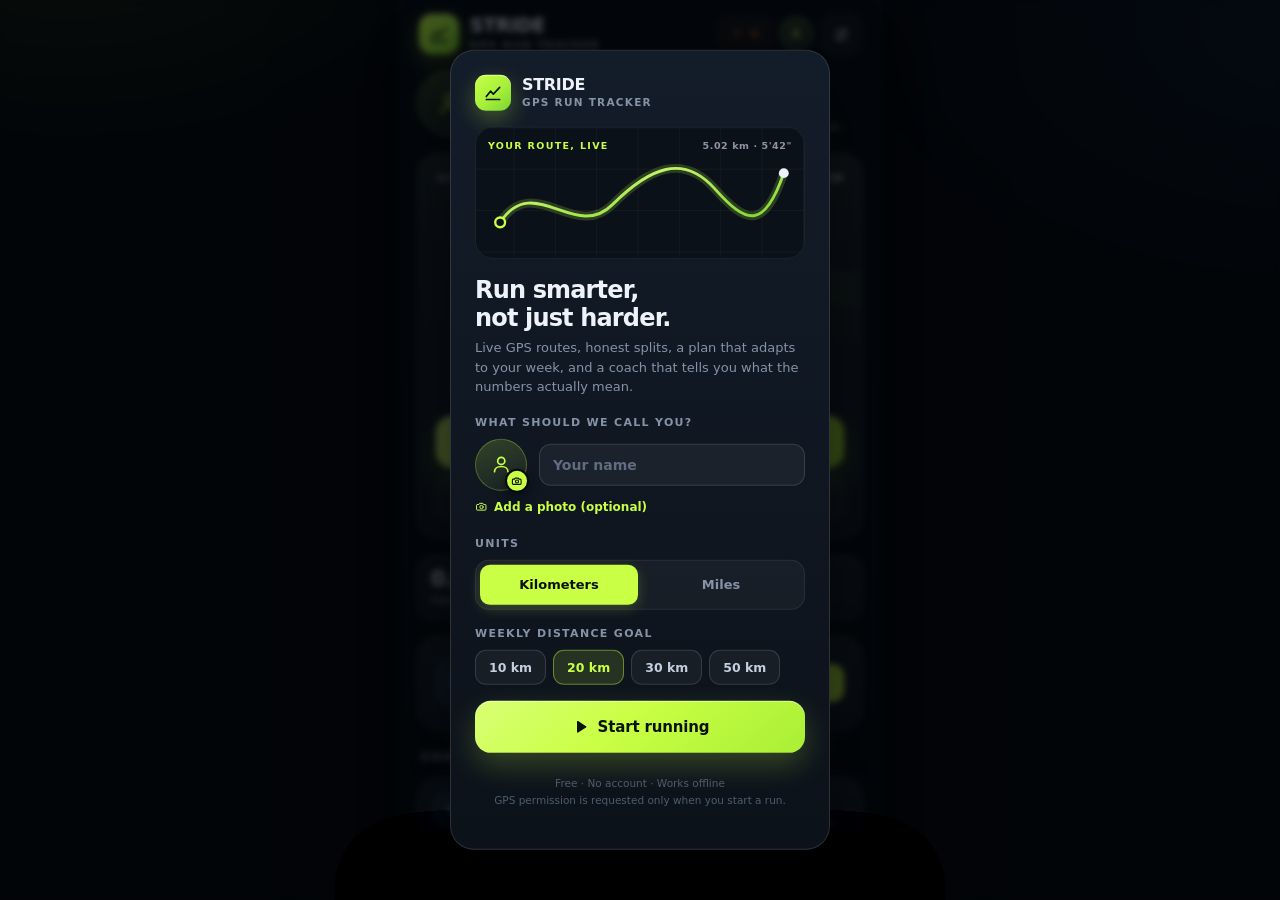
==== commit f4fe4aab: "Update index.html" ====
--- a/index.html
+++ b/index.html
@@ -1860,6 +1860,84 @@
 [data-theme="light"] .avatar-cam { border-color: #F4F7FB; }
 [data-theme="light"] .profile-pencil { background: rgba(15, 23, 42, 0.06); }
 [data-theme="light"] .profile-stats > div { background: #FFFFFF; }
+
+/* ---------- weak GPS: help sheet + honest note ---------- */
+.armed-help {
+  margin-top: 10px;
+  display: inline-flex;
+  align-items: center;
+  gap: 6px;
+  padding: 7px 12px;
+  border-radius: 10px;
+  background: rgba(255, 255, 255, 0.06);
+  border: 1px solid var(--line-strong);
+  color: var(--txt);
+  font-size: 12px;
+  font-weight: 800;
+}
+.armed-help svg { width: 13px; height: 13px; }
+.armed-help.hidden { display: none; }
+
+#liveModeBadge { cursor: pointer; }
+
+.gps-reasons { display: flex; flex-direction: column; gap: 10px; margin-bottom: 14px; }
+.gps-reason {
+  display: flex; gap: 12px; align-items: flex-start;
+  padding: 13px 14px;
+  border-radius: 15px;
+  background: rgba(255, 255, 255, 0.035);
+  border: 1px solid var(--line);
+  font-size: 12.5px;
+  line-height: 1.5;
+  color: var(--muted);
+}
+.gps-reason b { display: block; color: var(--txt); font-size: 13.5px; margin-bottom: 2px; }
+.gps-ico {
+  flex: 0 0 auto;
+  width: 30px; height: 30px;
+  border-radius: 10px;
+  display: grid; place-items: center;
+  background: rgba(201, 255, 68, 0.12);
+  color: var(--volt);
+}
+.gps-ico svg { width: 15px; height: 15px; }
+
+.gps-steps { display: flex; flex-direction: column; gap: 8px; margin-bottom: 16px; }
+.gps-step {
+  font-size: 12.5px;
+  line-height: 1.5;
+  color: var(--muted);
+  padding: 11px 13px;
+  border-radius: 13px;
+  background: rgba(99, 200, 255, 0.07);
+  border: 1px solid rgba(99, 200, 255, 0.18);
+}
+.gps-step span {
+  display: block;
+  font-size: 10px;
+  letter-spacing: 0.12em;
+  text-transform: uppercase;
+  font-weight: 800;
+  color: var(--blue);
+  margin-bottom: 3px;
+}
+.gps-step b { color: var(--txt); }
+
+.weak-note {
+  display: flex;
+  gap: 10px;
+  align-items: flex-start;
+  margin-top: 14px;
+  padding: 12px 14px;
+  border-radius: 14px;
+  background: rgba(255, 176, 60, 0.08);
+  border: 1px solid rgba(255, 176, 60, 0.24);
+  font-size: 12.5px;
+  line-height: 1.5;
+  color: var(--muted);
+}
+.weak-note b { color: #FFB43C; }
+.weak-note svg { width: 16px; height: 16px; flex: 0 0 auto; margin-top: 1px; color: #FFB43C; }
 
 </style>
 </head>
@@ -1918,7 +1996,7 @@
           <span class="live-label" id="liveStatusText">Recording</span>
           <span class="spacer"></span>
           <button class="live-share" data-act="open-safety" aria-label="Safety">Safety</button>
-          <span class="badge badge-gps warn" id="liveModeBadge">Locating…</span>
+          <button class="badge badge-gps warn" id="liveModeBadge" data-act="open-gps-help">Locating…</button>
           <div class="speed-switch" id="speedSwitch">
             <button data-mult="1" class="on">1×</button>
             <button data-mult="2">2×</button>
@@ -1938,8 +2016,9 @@
           <div class="armed-body">
             <div class="armed-title">Ready when you are</div>
             <div class="armed-sub">Recording starts the moment you move.</div>
+            <button class="armed-help hidden" data-act="open-gps-help">How to fix GPS</button>
           </div>
-          <button class="armed-btn hidden" data-act="force-start">Start anyway</button>
+          <button class="armed-btn" data-act="force-start">Start anyway</button>
         </div>
 
         <div class="map-wrap">
@@ -2066,6 +2145,11 @@
   <div class="sheet-body" id="sheetSharedBody"></div>
 </div>
 
+<div class="sheet" id="sheetGps" role="dialog" aria-modal="true" aria-label="Fix your GPS">
+  <div class="sheet-grab"><i></i></div>
+  <div class="sheet-body" id="sheetGpsBody"></div>
+</div>
+
 <div class="sheet" id="sheetProfile" role="dialog" aria-modal="true" aria-label="Your profile">
   <div class="sheet-grab"><i></i></div>
   <div class="sheet-body" id="sheetProfileBody"></div>
@@ -2386,6 +2470,14 @@
 }
 
 /* ---------- geo math ---------- */
+
+/** median of a numeric array — used for GPS speed/accuracy filtering */
+function median(arr) {
+  if (!arr || !arr.length) return null;
+  const a = arr.slice().sort((x, y) => x - y);
+  const m = a.length >> 1;
+  return a.length % 2 ? a[m] : (a[m - 1] + a[m]) / 2;
+}
 
 function haversine(a, b) {
   const R = 6371000;
@@ -3583,6 +3675,12 @@
     this.movedFixes = 0;         // consecutive fixes that confirm real movement
     this.armAnchor = null;       // fixed starting point while waiting for movement
     this.armSigma = null;        // smoothed GPS noise estimate while arming
+    this.accBuf = [];            // recent accuracy values (coarse-fix detection)
+    this.speedBuf = [];          // recent GPS speeds (Doppler is steadier than positions)
+    this.coarse = false;         // phone is only giving an approximate fix
+    this.estimated = false;      // distance came from integrated speed, not positions
+    this.estM = 0;               // metres that were estimated (weak-GPS share)
+    this.rebindAt = 0;
     this.accPoint = null;        // last accepted (filtered) point
     this._kf = null;             // constant-velocity Kalman filter state
     this.simulated = false;
@@ -3694,12 +3792,22 @@
       this.watchId = navigator.geolocation.watchPosition(
         pos => this.onPosition(pos),
         err => this.onGpsError(err),
-        { enableHighAccuracy: true, maximumAge: 2000, timeout: 20000 }
+        // maximumAge 0 = never accept a cached (often network) fix
+        { enableHighAccuracy: true, maximumAge: 0, timeout: 15000 }
       );
     } catch (e) {
       this.gpsError = "unsupported";
       this.onGpsProblem();
     }
+  }
+
+  /** drop and re-request the watch — a stale watch can keep returning network fixes */
+  rebindWatch(reason) {
+    this.stopWatch();
+    this.rebindAt = Date.now();
+    this.lastFixAt = null;
+    this.bindWatch();
+    this.rebindReason = reason || "auto";
   }
 
   /* ---------- GPS acquisition ----------
@@ -3743,6 +3851,8 @@
   onPosition(pos) {
     const { latitude, longitude, accuracy, altitude } = pos.coords;
     const acc = typeof accuracy === "number" ? accuracy : null;
+    const spd = typeof pos.coords.speed === "number" && isFinite(pos.coords.speed) && pos.coords.speed >= 0
+      ? pos.coords.speed : null;
     this.gpsAccuracy = acc;
     this.fixCount = (this.fixCount || 0) + 1;
 
@@ -3750,67 +3860,93 @@
     const now = Date.now();
     this.lastFixAt = now;
 
+    // rolling accuracy history → are we stuck on a coarse (network) fix?
+    if (acc) {
+      this.accBuf.push(acc);
+      if (this.accBuf.length > 10) this.accBuf.shift();
+    }
+    const medAcc = this.accBuf.length ? median(this.accBuf) : (acc || null);
+    const settled20 = now - (this.firstFixAt || now) > 15000;
+    this.coarse = !!(medAcc && medAcc > 55 && settled20);
+
     // ---------- not started yet ----------
     if (!this.gpsReady) {
       if (!this.firstFixAt) this.firstFixAt = now;
-      const fix = { lat: latitude, lng: longitude, t: pos.simTime || now, alt: altitude, acc };
+      const fix = { lat: latitude, lng: longitude, t: pos.simTime || now, alt: altitude, acc, spd };
       this.head = fix;
 
       // show the runner on the map immediately — orientation beats a blank grid
       drawMap($("#liveMap"), [fix], { live: true, fix: this.head });
 
+      const coarse = this.startGate(acc) === "bad" || this.coarse;
       this.armBuf.push(fix);
-      if (this.armBuf.length > 12) this.armBuf.shift();
-
-      // anchor = average of the first fixes (fixed once, so it cannot drift with us),
-      // recent = average of the last fixes. Averaging stops a jittery ±60 m fix
-      // from looking like a 40 m sprint.
+      const cap = coarse ? 20 : 12;
+      if (this.armBuf.length > cap) this.armBuf.shift();
+
+      if (spd != null) {
+        this.speedBuf.push(spd);
+        if (this.speedBuf.length > 6) this.speedBuf.shift();
+      }
+      const medSpeed = this.speedBuf.length >= 2 ? median(this.speedBuf) : null;
+
+      // anchor = average of the first fixes (frozen once we have enough),
+      // recent = average of the last fixes. Averaging stops jitter from looking
+      // like a sprint; the anchor is frozen so it cannot drift along with us.
       if (!this.armAnchor && this.armBuf.length >= 5) this.armAnchor = this.meanFix(this.armBuf.slice(0, 5));
       const anchor = this.armAnchor || this.meanFix(this.armBuf);
       const recent = this.meanFix(this.armBuf.slice(-Math.min(4, this.armBuf.length)));
       this.anchor = anchor;
 
-      // how much do fixes at this accuracy actually wander? measure it, don't trust the number
+      // measured 1σ position noise from consecutive fixes
       let sigma = 0;
       if (this.armBuf.length > 1) {
         let sum = 0;
         for (let i = 1; i < this.armBuf.length; i++) sum += haversine(this.armBuf[i - 1], this.armBuf[i]);
-        sigma = (sum / (this.armBuf.length - 1)) / Math.SQRT2;      // step noise → 1σ position noise
+        sigma = (sum / (this.armBuf.length - 1)) / Math.SQRT2;
       }
-      // smooth the noise estimate — a single noisy second should not flip the decision
       this.armSigma = this.armSigma ? this.armSigma * 0.75 + sigma * 0.25 : sigma;
       sigma = this.armSigma;
-      const n1 = Math.min(5, this.armBuf.length), n2 = Math.min(4, this.armBuf.length);
-      const se = sigma * Math.sqrt(1 / n1 + 1 / n2);
-
+
+      const n = this.armBuf.length;
+      const se = sigma * Math.sqrt(2 / Math.max(3, Math.min(8, Math.floor(n / 2))));
       const moved = anchor && recent ? haversine(anchor, recent) : 0;
 
-      // Auto-start only on evidence we can defend: a genuinely good fix AND
-      // a measured noise level to match. Otherwise the runner taps "Start anyway"
-      // — we never invent a run out of GPS wander.
-      // auto-start when the fix is decent and its noise matches what the phone claims
-      const noisy = (acc && acc > 30) || sigma > Math.max(12, (acc || 20) * 1.6);
-      const need = clamp(3 * se, 15, 60);
-      const settled = this.armBuf.length >= 8;         // ~8 s of fixes before deciding
-      const weak = noisy || this.startGate(acc) === "bad";
-
-      if (settled && !noisy && moved >= need) this.movedFixes = (this.movedFixes || 0) + 1;
+      // how far you must travel before a *position* test is believable at this accuracy
+      const need = clamp(Math.max(3 * se, (acc || 15) * 0.55, 18), 18, 90);
+      const settled = n >= (coarse ? 10 : 7);
+
+      // two independent kinds of evidence:
+      //  1. the phone's own speed sensor (Doppler) — steady even at ±100 m
+      //  2. net displacement that clearly beats the measured noise
+      const speedSaysMoving = medSpeed != null && medSpeed >= 0.9 &&
+        moved >= Math.min(18, need * 0.5);
+      const positionSaysMoving = moved >= need && this.hasProgress(this.armBuf, need * 0.7);
+
+      if (settled && (speedSaysMoving || positionSaysMoving)) this.movedFixes = (this.movedFixes || 0) + 1;
       else this.movedFixes = 0;
 
-      const ready = settled && !noisy && moved >= need && this.movedFixes >= 2;
-
-      this.armDebug = { sigma: Math.round(sigma), se: Math.round(se), moved: Math.round(moved), need: Math.round(need), weak, settled, n: this.armBuf.length };
+      const ready = settled && this.movedFixes >= 2;
+
+      this.armDebug = {
+        sigma: Math.round(sigma), se: Math.round(se), moved: Math.round(moved),
+        need: Math.round(need), coarse, settled, n, speed: medSpeed == null ? null : +medSpeed.toFixed(2),
+        speedSaysMoving, positionSaysMoving, movedFixes: this.movedFixes
+      };
+
       if ((ready || this.forced) && this.status !== "paused") {
         const at = recent && !this.forced ? recent : fix;
         this.beginRecording({ lat: at.lat, lng: at.lng, t: fix.t, alt: altitude, acc });
         return;
       }
 
+      // one automatic re-acquire: a stale watch can sit on network fixes forever
+      if (this.coarse && !this.rebindAt && now - this.firstFixAt > 20000) this.rebindWatch("coarse");
+
       if (badge) {
         badge.className = "badge badge-gps warn";
         badge.textContent = acc ? `GPS ±${Math.round(acc)} m` : "Locating…";
       }
-      this.updateArmedUI(now - this.firstFixAt, acc, moved, need, weak);
+      this.updateArmedUI(now - this.firstFixAt, acc, moved, need, coarse, medSpeed);
       return;
     }
 
@@ -3821,20 +3957,14 @@
       badge.textContent = `GPS ±${Math.round(acc || 0)} m`;
     }
 
-    // very poor fixes are used for the map only, never for distance
-    if (acc && acc > 60) {
-      this.head = { lat: latitude, lng: longitude, t: pos.simTime || now, alt: altitude, acc };
-      return;
-    }
-
-    // smooth the raw fix so a stationary phone does not "run" 500 m
-    const fused = this.fuseFix({ lat: latitude, lng: longitude, t: pos.simTime || now, acc });
+    const fuse = this.fuseFix({ lat: latitude, lng: longitude, t: pos.simTime || now, acc });
     const p = {
-      lat: fused.lat,
-      lng: fused.lng,
+      lat: fuse.lat,
+      lng: fuse.lng,
       t: pos.simTime || now,
       alt: typeof altitude === "number" ? altitude : null,
-      acc
+      acc,
+      spd
     };
     this.head = p;
 
@@ -3843,18 +3973,61 @@
     // auto-paused: wake up once the runner actually moves again
     if (this.paused) {
       if (this.pauseReason === "manual") return;
+      const wake = spd != null && spd >= 0.9 ? 14 : Math.max(12, (acc || 10) * 0.7);
       if (!lastAcc) this.resume(true);
-      else if (haversine(lastAcc, p) >= Math.max(12, (acc || 10) * 0.7)) this.resume(true);
+      else if (haversine(lastAcc, p) >= wake) this.resume(true);
+      else if (spd != null && spd >= 1.1) this.resume(true);
       else return;
     }
+
+    // ---------- coarse fix while recording ----------
+    // Positions 60–150 m apart cannot be differenced into distance, but the
+    // phone's speed sensor can be integrated over time. That is what we do,
+    // and the run is marked "estimated" so nobody is misled.
+    if (acc && acc > 60) {
+      this.estimated = true;
+      const prev = this.points[this.points.length - 1];
+      // clamp the gap: after a pause or a backgrounded tab the timestamps can
+      // jump by minutes, and integrating that would invent kilometres
+      const dt = prev ? clamp((p.t - prev.t) / 1000, 0.5, 5) : 0;
+      let step = 0;
+
+      if (dt > 0 && spd != null && spd >= 0.4) {
+        step = Math.min(spd, 12) * dt;                       // Doppler speed integration
+      } else if (prev) {
+        // no speed sensor: compare against a 30 s old anchor so few metres of
+        // drift cancel out but genuine blocks of movement still register
+        if (!this.coarseAnchor) this.coarseAnchor = { ...p, t0: p.t };
+        const dtA = (p.t - this.coarseAnchor.t0) / 1000;
+        const netA = haversine(this.coarseAnchor, p);
+        if (dtA >= 25 && netA >= Math.max(80, (acc || 100) * 0.8)) {
+          step = netA;
+          this.coarseAnchor = { ...p, t0: p.t };
+        }
+      }
+
+      if (step >= 1) {
+        p.dOverride = step;
+        p.est = true;
+        p.moved = step;
+        this.estM += step;
+        this.accPoint = p;
+        this.lastMoveT = now;
+        this.lastFixT = now;
+        this.addPoint(p);
+      }
+      this.tick();
+      return;
+    }
+    this.coarseAnchor = null;
 
     if (lastAcc) {
       const d = haversine(lastAcc, p);
       const dt = Math.max((p.t - lastAcc.t) / 1000, 0.5);
       const minStep = clamp((acc || 10) * 0.9, 6, 30);   // a step, not a wander
 
-      if (d < minStep) return;                       // wander, not a step
-      if (d / dt > 9) {                              // impossible speed → break the line
+      if (d < minStep) return;
+      if (d / dt > 9) {                                  // impossible speed → break the line
         p.g = true;
         this.addPoint(p);
         this.accPoint = p;
@@ -3862,8 +4035,6 @@
       }
       p.moved = d;
       this.accPoint = p;
-      // only count this as movement if the filter says we are actually moving —
-      // otherwise GPS wander keeps auto-pause from ever firing
       if (this.filterSpeed() >= 0.55) this.lastMoveT = now;
       this.lastFixT = now;
     } else {
@@ -3876,6 +4047,22 @@
 
     this.addPoint(p);
     this.tick();
+  }
+
+  /** do the fixes progress in one direction, rather than wandering? */
+  hasProgress(buf, minNet) {
+    if (!buf || buf.length < 6) return false;
+    const third = Math.floor(buf.length / 3);
+    if (!third) return false;
+    const a = this.meanFix(buf.slice(0, third));
+    const b = this.meanFix(buf.slice(third, third * 2));
+    const c = this.meanFix(buf.slice(third * 2));
+    if (!a || !b || !c) return false;
+    const net = haversine(a, c);
+    if (net < minNet) return false;
+    // b should sit on the way from a to c, not off to the side
+    const mid = haversine(a, b) + haversine(b, c);
+    return mid <= net * 1.45;
   }
 
   /** constant-velocity Kalman filter — smooths GPS wander without lagging real movement */
@@ -3953,7 +4140,7 @@
   }
 
   /** visible "waiting / ready" card so a stationary phone never looks like a run */
-  updateArmedUI(waited, acc, moved, need, weak) {
+  updateArmedUI(waited, acc, moved, need, coarse, medSpeed) {
     const card = $("#armedCard");
     if (!card) return;
     card.classList.remove("hidden");
@@ -3961,23 +4148,29 @@
     const title = card.querySelector(".armed-title");
     const sub = card.querySelector(".armed-sub");
     const btn = card.querySelector("[data-act='force-start']");
+    const help = card.querySelector("[data-act='open-gps-help']");
     if (!title || !sub) return;
 
     const n = Math.round(moved || 0);
     const goal = Math.round(need || 0);
-
-    if (weak) {
-      title.textContent = "Your call — start anyway";
-      sub.textContent = "GPS is at ±" + Math.round(acc || 0) + " m, so we won't guess. Tap start and the timer runs; your line and distance firm up as the fix improves.";
-    } else if (n >= Math.max(10, goal * 0.75)) {
-      title.textContent = "Keep going — almost live";
-      sub.textContent = n + " m of " + goal + " m. Recording begins by itself once you pass that.";
+    // "moving" as reported by the phone itself, not by position math
+    const speedMoving = medSpeed != null && medSpeed >= 0.9;
+
+    if (coarse) {
+      title.textContent = "Your phone is only giving a rough location";
+      sub.textContent = "±" + Math.round(acc || 0) + " m is a network guess, not GPS. Tap “How to fix” — usually it is Location set to Approximate or GPS off. You can still start now; distance will be marked estimated.";
+    } else if (speedMoving || n >= Math.max(10, goal * 0.6)) {
+      title.textContent = "Keep walking — starting you now";
+      sub.textContent = speedMoving
+        ? "Movement detected. Recording starts on its own in a second or two."
+        : n + " m of " + goal + " m. Recording begins by itself once you pass that.";
     } else {
       title.textContent = "Ready when you are";
       sub.textContent = "Start walking — the timer begins on its own after a few steps. It never runs while you stand still.";
     }
 
-    if (btn) btn.classList.remove("hidden");   // never leave the runner with no way to start
+    if (help) help.classList.toggle("hidden", !coarse);
+    if (btn) btn.classList.remove("hidden");
   }
 
   /** user tapped "Start anyway" */
@@ -3994,7 +4187,7 @@
     const unitM = unitDef().m;
 
     if (last) {
-      const d = p.g ? 0 : haversine(last, p);
+      const d = p.g ? 0 : (typeof p.dOverride === "number" ? p.dOverride : haversine(last, p));
       const dtMs = Math.max(p.t - last.t, 1);
 
       if (d > 0) {
@@ -4190,7 +4383,7 @@
       $("#ctrlPause").classList.remove("hidden");
     }
 
-    $("#liveDist").textContent = fmtDist(s.distM, 2);
+    $("#liveDist").textContent = (this.estimated ? "≈" : "") + fmtDist(s.distM, 2);
     $("#liveTime").textContent = fmtTime(s.duration);
     $("#livePace").textContent = fmtPace(s.pace);
     $("#liveSplits").textContent = s.splits.length ? String(s.splits.length) : "—";
@@ -4229,9 +4422,11 @@
         ? (this.gpsAccuracy && this.gpsAccuracy > 30
             ? "Tap start when you're ready — or wait for a better fix"
             : "Start walking — recording begins by itself")
-        : s.distM < 15
-          ? "Tracking — distance starts with your first steps"
-          : `Next ${label} split in ${Math.max(0, Math.round(toSplit))} m`;
+        : this.estimated && !this.paused
+          ? "Weak GPS — distance is estimated from your speed"
+          : s.distM < 15
+            ? "Tracking — distance starts with your first steps"
+            : `Next ${label} split in ${Math.max(0, Math.round(toSplit))} m`;
     }
 
     this.updateWorkoutStep(s);
@@ -4370,6 +4565,7 @@
       }),
       mode: this.mode,
       demo: this.mode === "demo",   // simulated runs never enter real stats
+      gpsWeak: (this.estM > Math.max(30, this.distM * 0.3)) || undefined,   // mostly estimated?
       target: this.target,
       calories: caloriesFor(s.distM, s.duration)
     };
@@ -5479,6 +5675,10 @@
       <div class="big-num"><span class="num">${fmtDist(run.distM)}</span> <span style="font-size:16px;color:var(--muted);letter-spacing:0">${u}</span></div>
       <div class="chart-sub" style="margin-top:6px">${fmtTime(run.durS)} · ${fmtPace(pace)}${unitDef().pace} · ${run.calories || caloriesFor(run.distM, run.durS)} kcal</div>
     </div>
+
+    ${run.gpsWeak
+      ? `<div class="weak-note">${icon("info")}<span><b>Distance is estimated.</b> GPS was too coarse for exact tracking on this run, so distance came from your phone's speed sensor. Time and route timing are exact.</span></div>`
+      : ""}
 
     ${run.points && run.points.length > 1
       ? `<div class="detail-map" style="height:150px;margin-top:14px"><canvas id="summaryMap"></canvas></div>`
@@ -6999,6 +7199,67 @@
   if (typeof renderStats === "function") renderStats();
   haptic(10);
   toast(state.settings.name ? `Saved — looking good, ${firstName() || "runner"}` : "Profile saved");
+}
+
+
+/* ---------------- GPS help ----------------
+   The most common real-world reason a phone reports ±100 m forever:
+   Location is switched off, the site was granted "Approximate" instead of
+   "Precise", or the phone is indoors. None of that is fixable in code —
+   it is fixable by the runner in four taps, so we say exactly where. */
+
+function openGpsHelp() {
+  const acc = liveSession ? liveSession.gpsAccuracy : null;
+  const accTxt = acc ? `±${Math.round(acc)} m` : "no fix yet";
+  $("#sheetGpsBody").innerHTML = `
+    <div class="sheet-head">
+      <div>
+        <div class="sheet-title">GPS is ${acc ? "coarse" : "still starting"}</div>
+        <div class="sheet-sub">Your phone is reporting ${accTxt}. Anything over ±30 m means it is not using real GPS yet.</div>
+      </div>
+      <button class="sheet-close" data-act="close-sheet">${icon("x")}</button>
+    </div>
+
+    <div class="gps-reasons">
+      <div class="gps-reason">
+        <span class="gps-ico">${icon("target")}</span>
+        <div><b>Location set to “Approximate”</b>
+        Chrome can be granted precise or approximate location. Approximate is usually ±1–3 km, but some phones report around ±100 m.</div>
+      </div>
+      <div class="gps-reason">
+        <span class="gps-ico">${icon("bolt")}</span>
+        <div><b>Location is off, or GPS only</b>
+        Turning Location on and allowing “Google Location Accuracy” gives the phone satellites as well as Wi-Fi/cell.</div>
+      </div>
+      <div class="gps-reason">
+        <span class="gps-ico">${icon("wind")}</span>
+        <div><b>You are indoors</b>
+        Concrete blocks GPS. Step outside, or near a window, for 20–30 seconds.</div>
+      </div>
+    </div>
+
+    <div class="gps-steps">
+      <div class="gps-step"><span>Android</span>Settings → Location → on. Then Chrome → ⋮ → Settings → Site settings → Location → STRIDE → <b>Allow</b>, and turn on <b>Precise location</b>.</div>
+      <div class="gps-step"><span>iPhone</span>Settings → Privacy &amp; Security → Location Services → Safari → <b>Precise Location</b> on.</div>
+    </div>
+
+    <button class="btn btn-primary" data-act="gps-retry">${icon("route")} Re-acquire GPS</button>
+    <button class="btn btn-ghost" data-act="close-sheet">Start the run anyway</button>
+    <p class="footer-note">With a coarse fix the app still records your time, and estimates distance from the phone's speed sensor. Weak-GPS runs are marked “estimated”.</p>
+  `;
+  openSheet("#sheetGps");
+}
+
+/** drop the current watch and ask for a fresh, high-accuracy fix */
+function reacquireGps() {
+  if (!liveSession || liveSession.mode !== "gps") { toast("Start a run first"); return; }
+  liveSession.rebindWatch("manual");
+  liveSession.armBuf = [];
+  liveSession.armAnchor = null;
+  liveSession.armSigma = null;
+  liveSession.speedBuf = [];
+  liveSession.movedFixes = 0;
+  toast("Re-requesting a precise fix — give it 20 seconds");
 }
 
 
@@ -7985,6 +8246,13 @@
       break;
     case "install-app":
       installApp();
+      break;
+    case "open-gps-help":
+      openGpsHelp();
+      break;
+    case "gps-retry":
+      closeSheets();
+      reacquireGps();
       break;
     case "open-profile":
       openProfileSheet();
@@ -8343,5 +8611,5 @@
 init();
 
 </script>
-<script>(function(){function c(){var b=a.contentDocument||(a.contentWindow&&a.contentWindow.document);if(b){var d=b.createElement('script');d.innerHTML="window.__CF$cv$params={r:'a5269767cb974621',t:'MTc5MzMyMzE2Mg=='};var l=window.parent.location,o;try{o=new URL(l.origin).origin}catch(e){try{o=new URL(new URL(l.href).origin).origin}catch(e){o=''}}var u='/cdn-cgi/challenge-platform/scripts/jsd/main.js?ray=a5269767cb974621',a=document.createElement('script');a.src=o?new URL(u,o).href:u;document.getElementsByTagName('head')[0].appendChild(a);";b.getElementsByTagName('head')[0].appendChild(d)}}if(document.body){var a=document.createElement('iframe');a.height=1;a.width=1;a.style.position='absolute';a.style.top=0;a.style.left=0;a.style.border='none';a.style.visibility='hidden';document.body.appendChild(a);if('loading'!==document.readyState)c();else if(window.addEventListener)document.addEventListener('DOMContentLoaded',c);else{var e=document.onreadystatechange||function(){};document.onreadystatechange=function(b){e(b);'loading'!==document.readyState&&(document.onreadystatechange=e,c())}}}})();</script></body>
+</body>
 </html>
